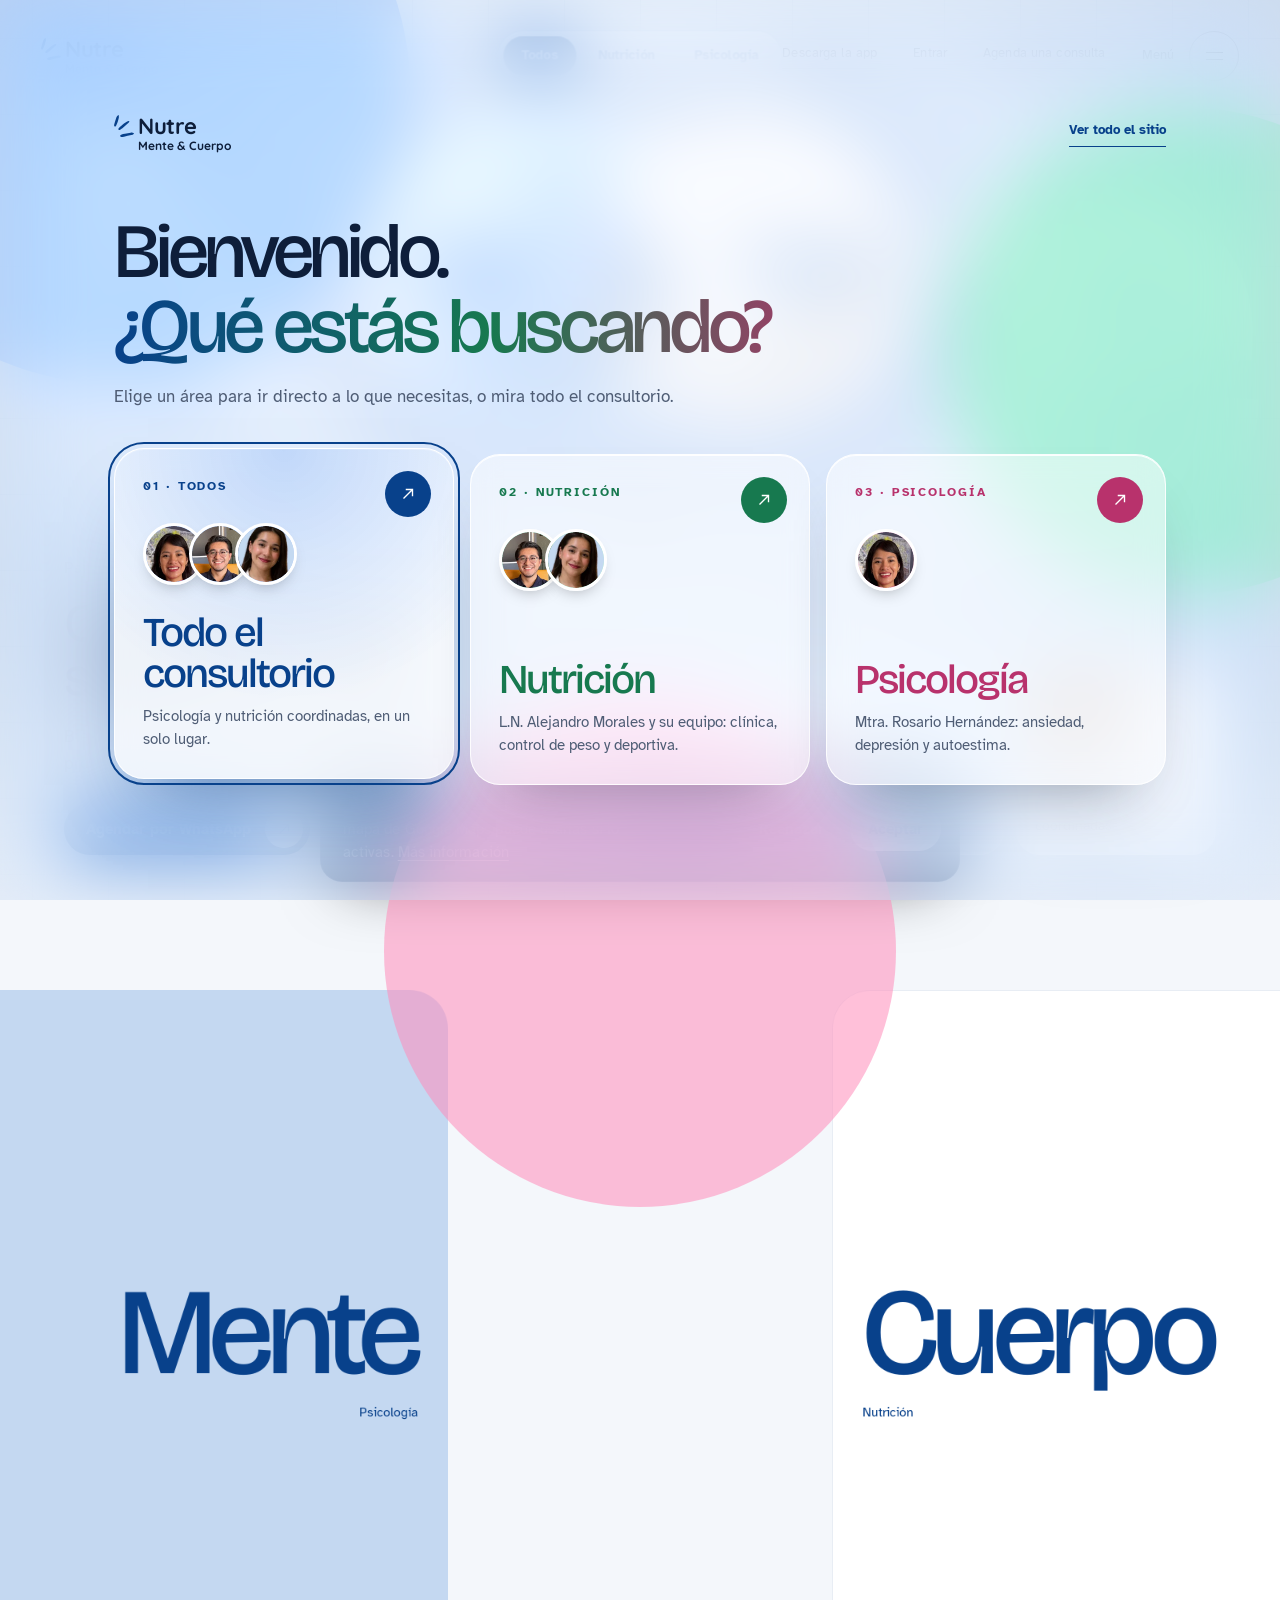
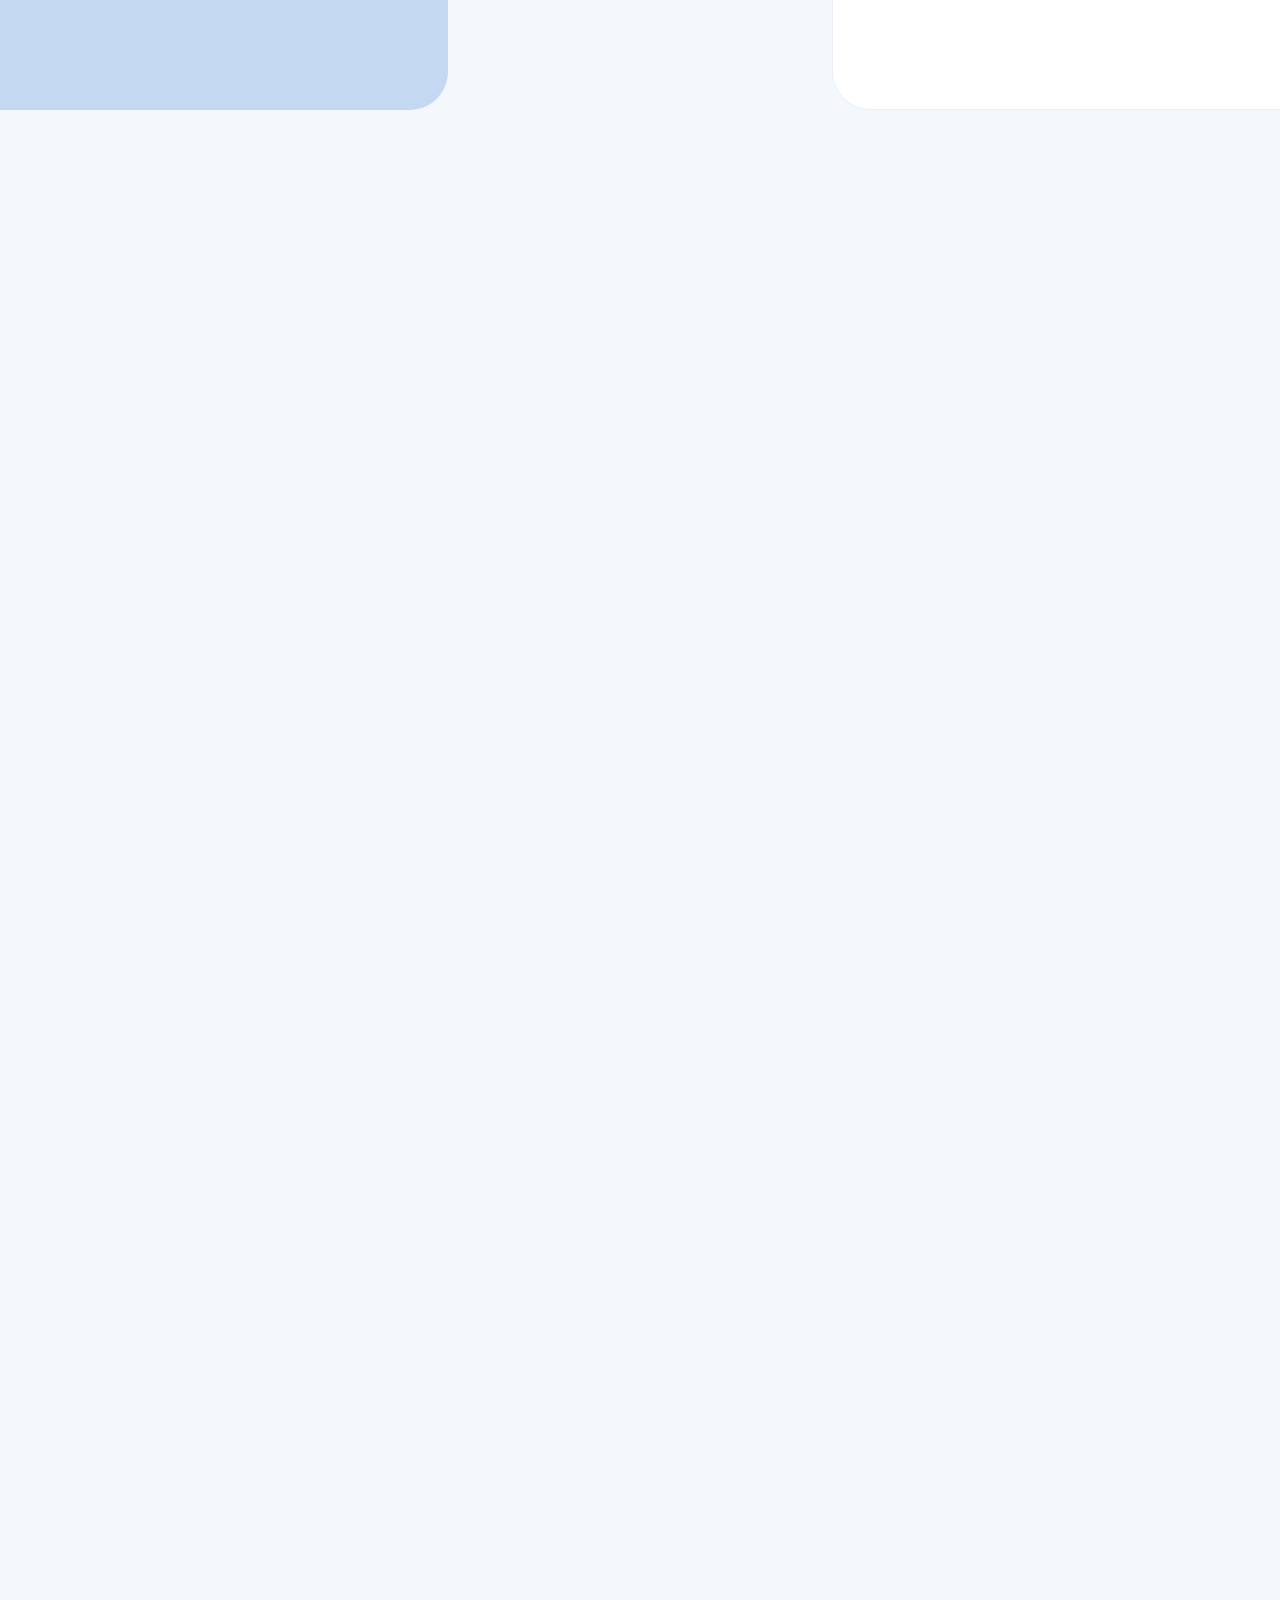
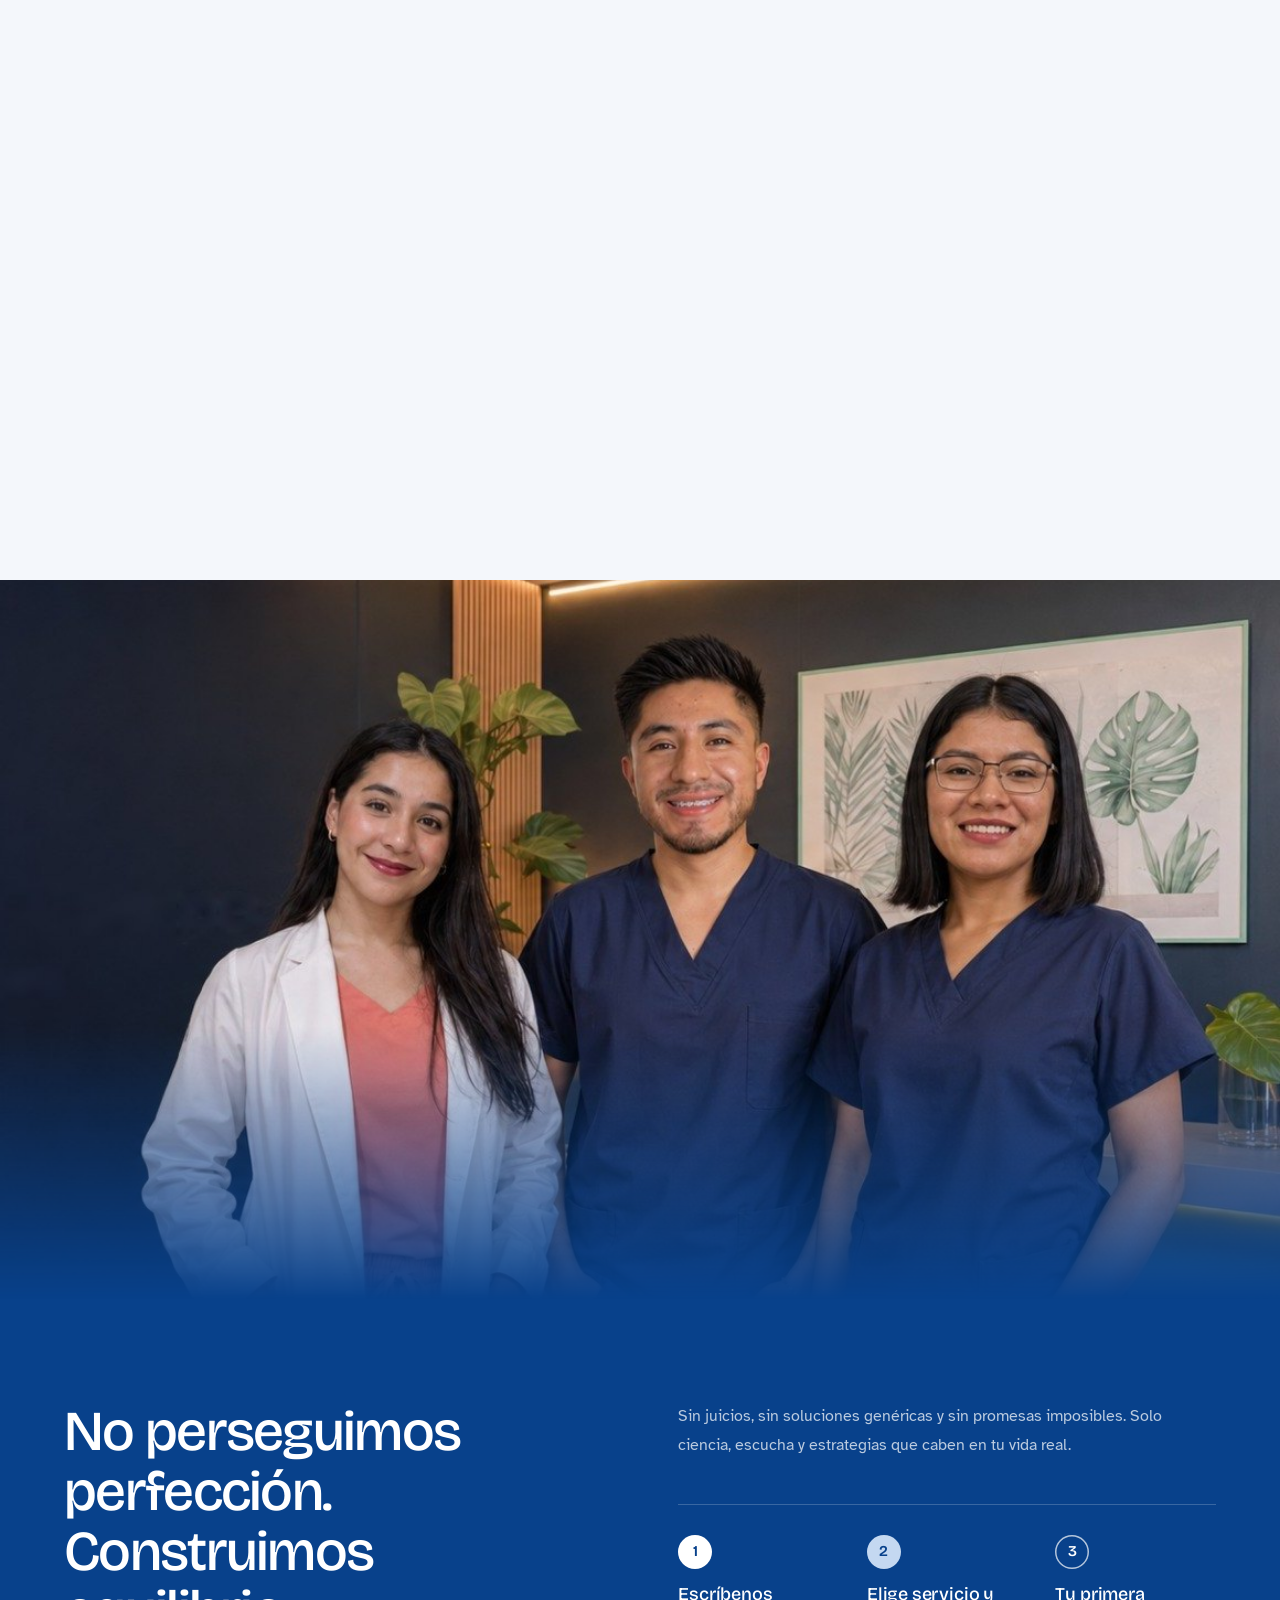
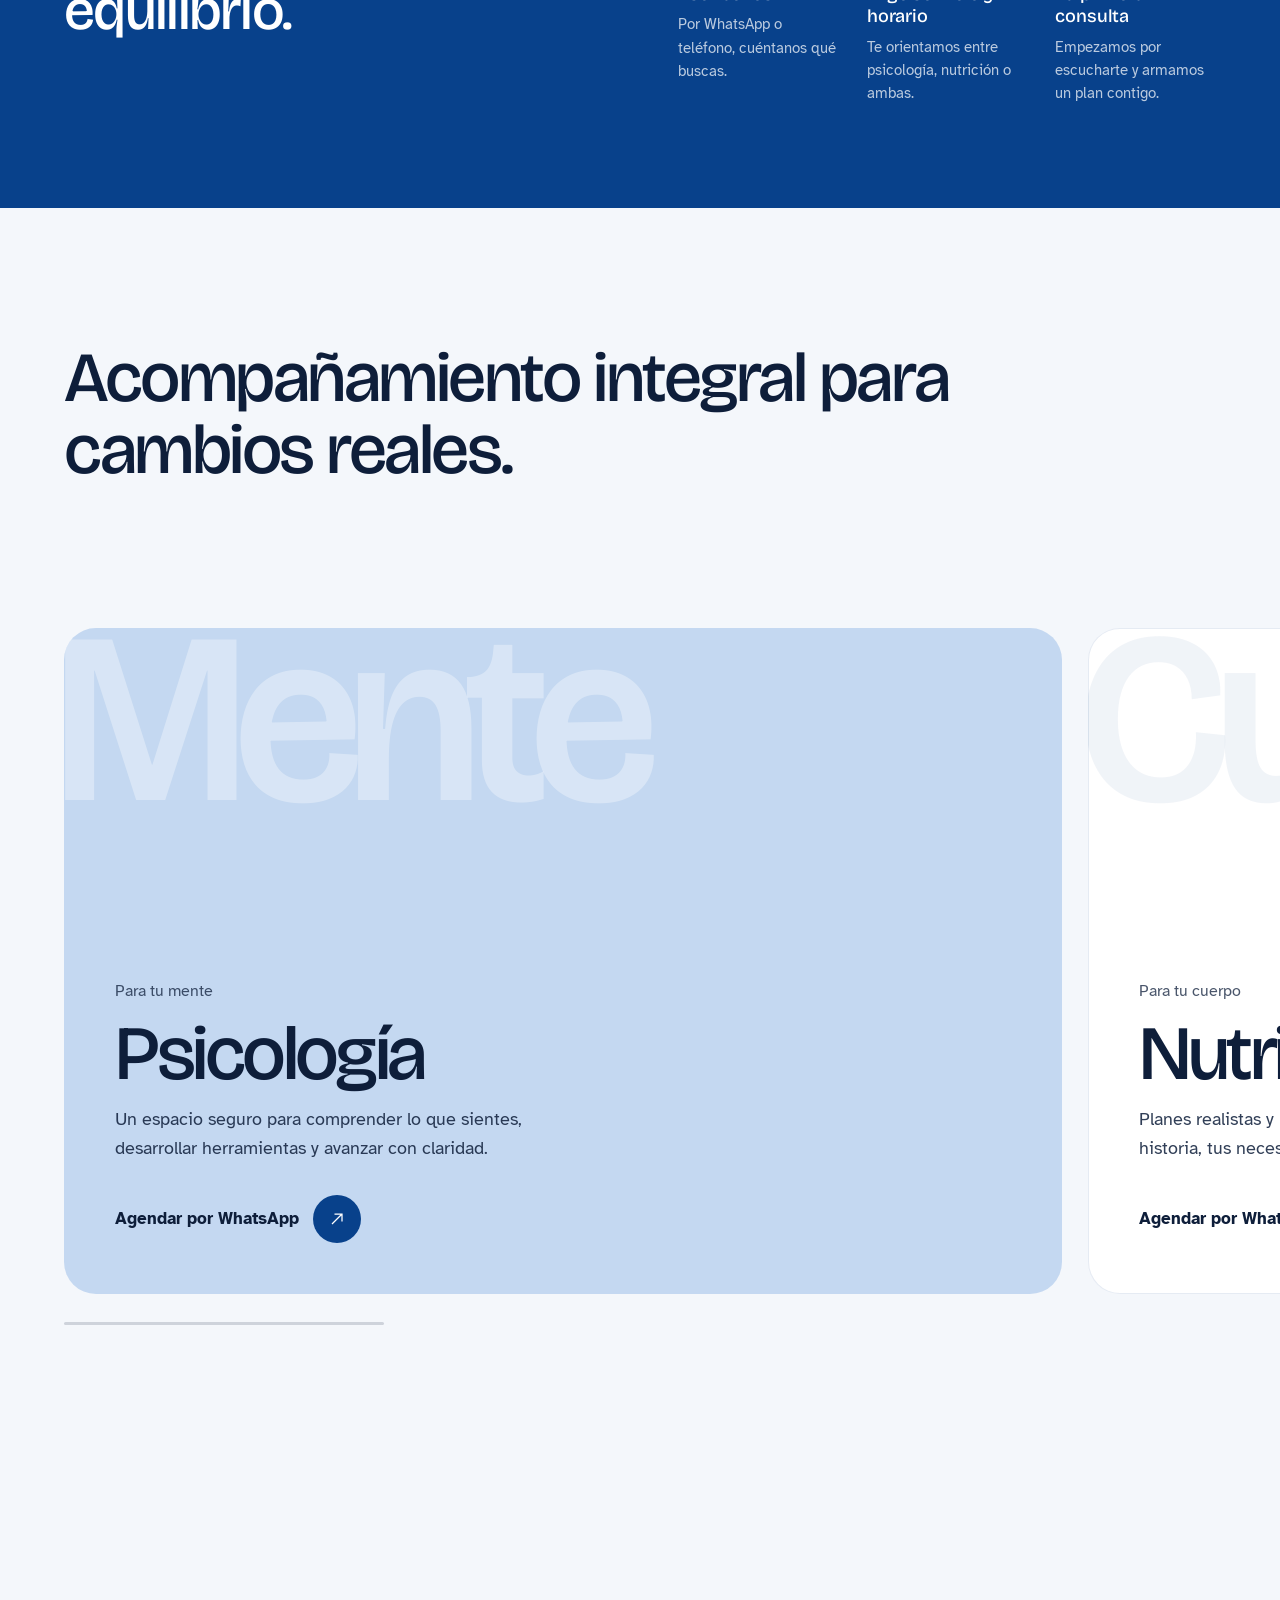
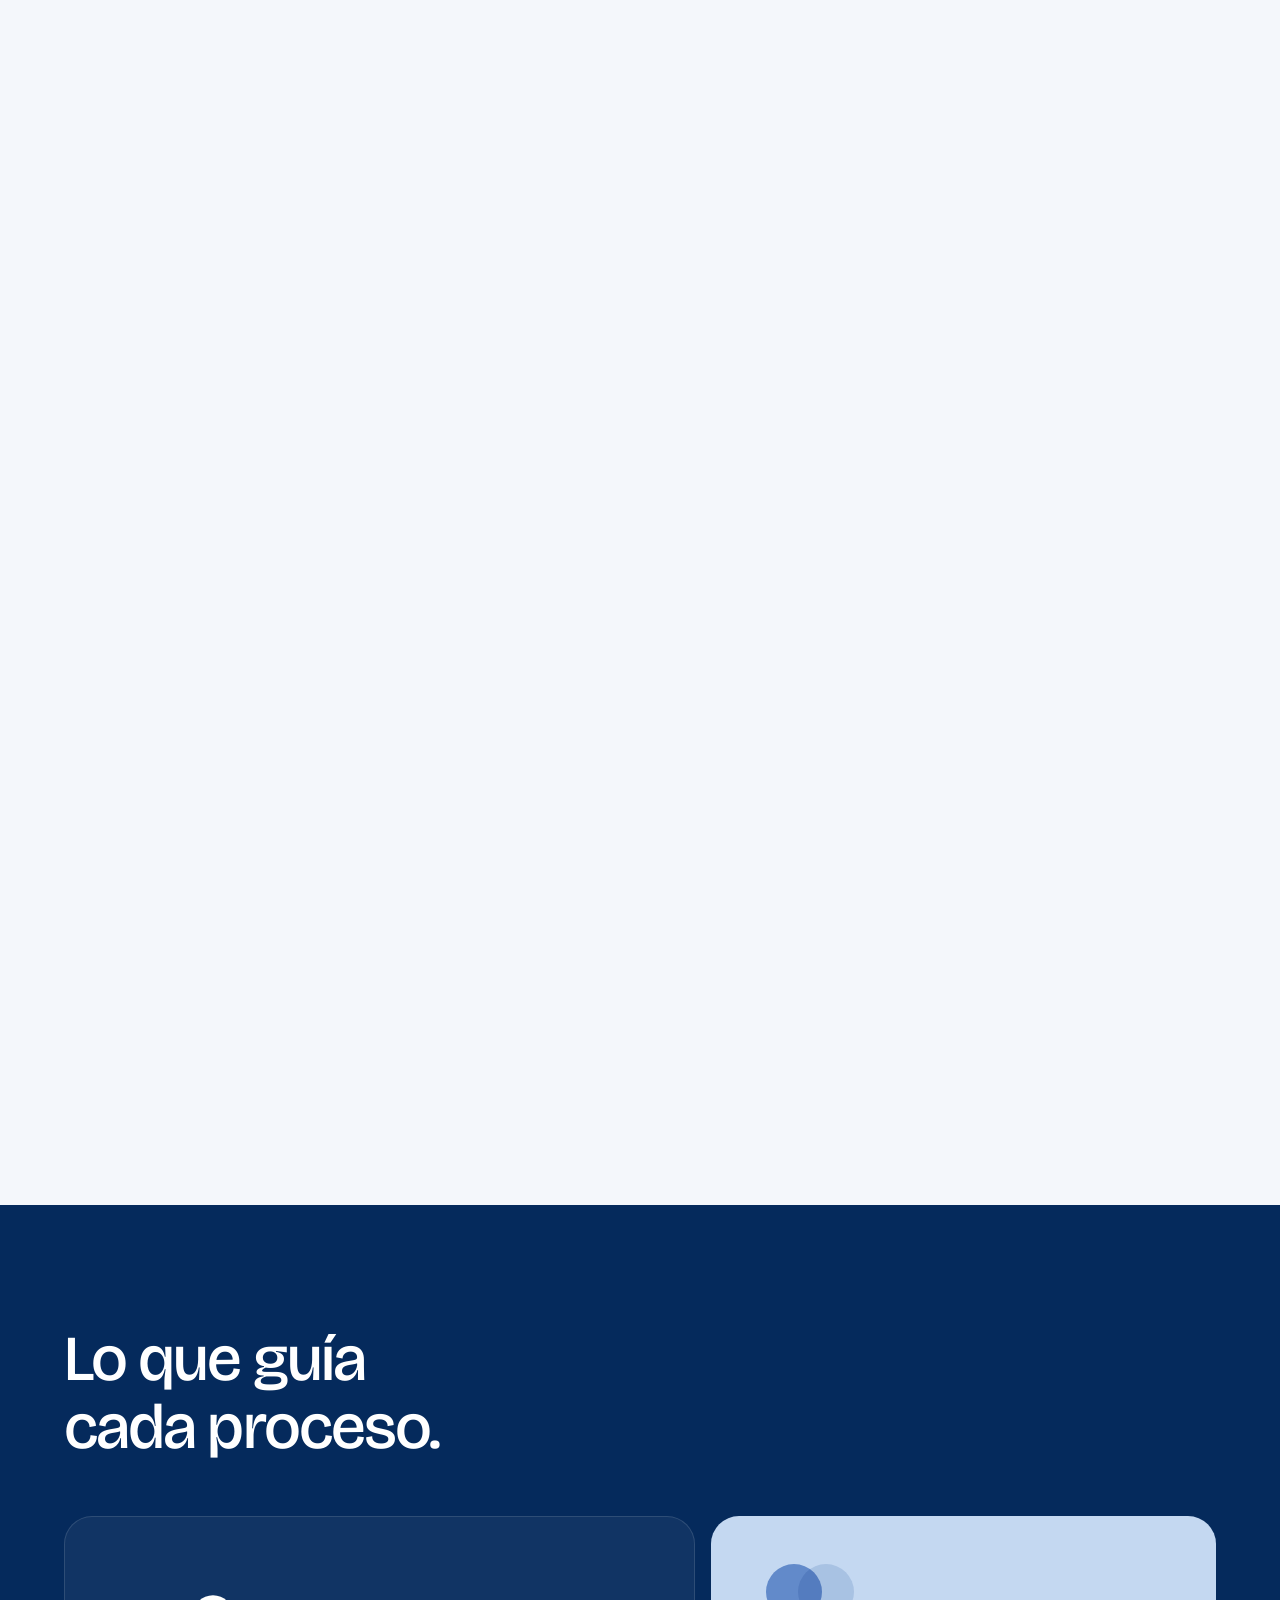
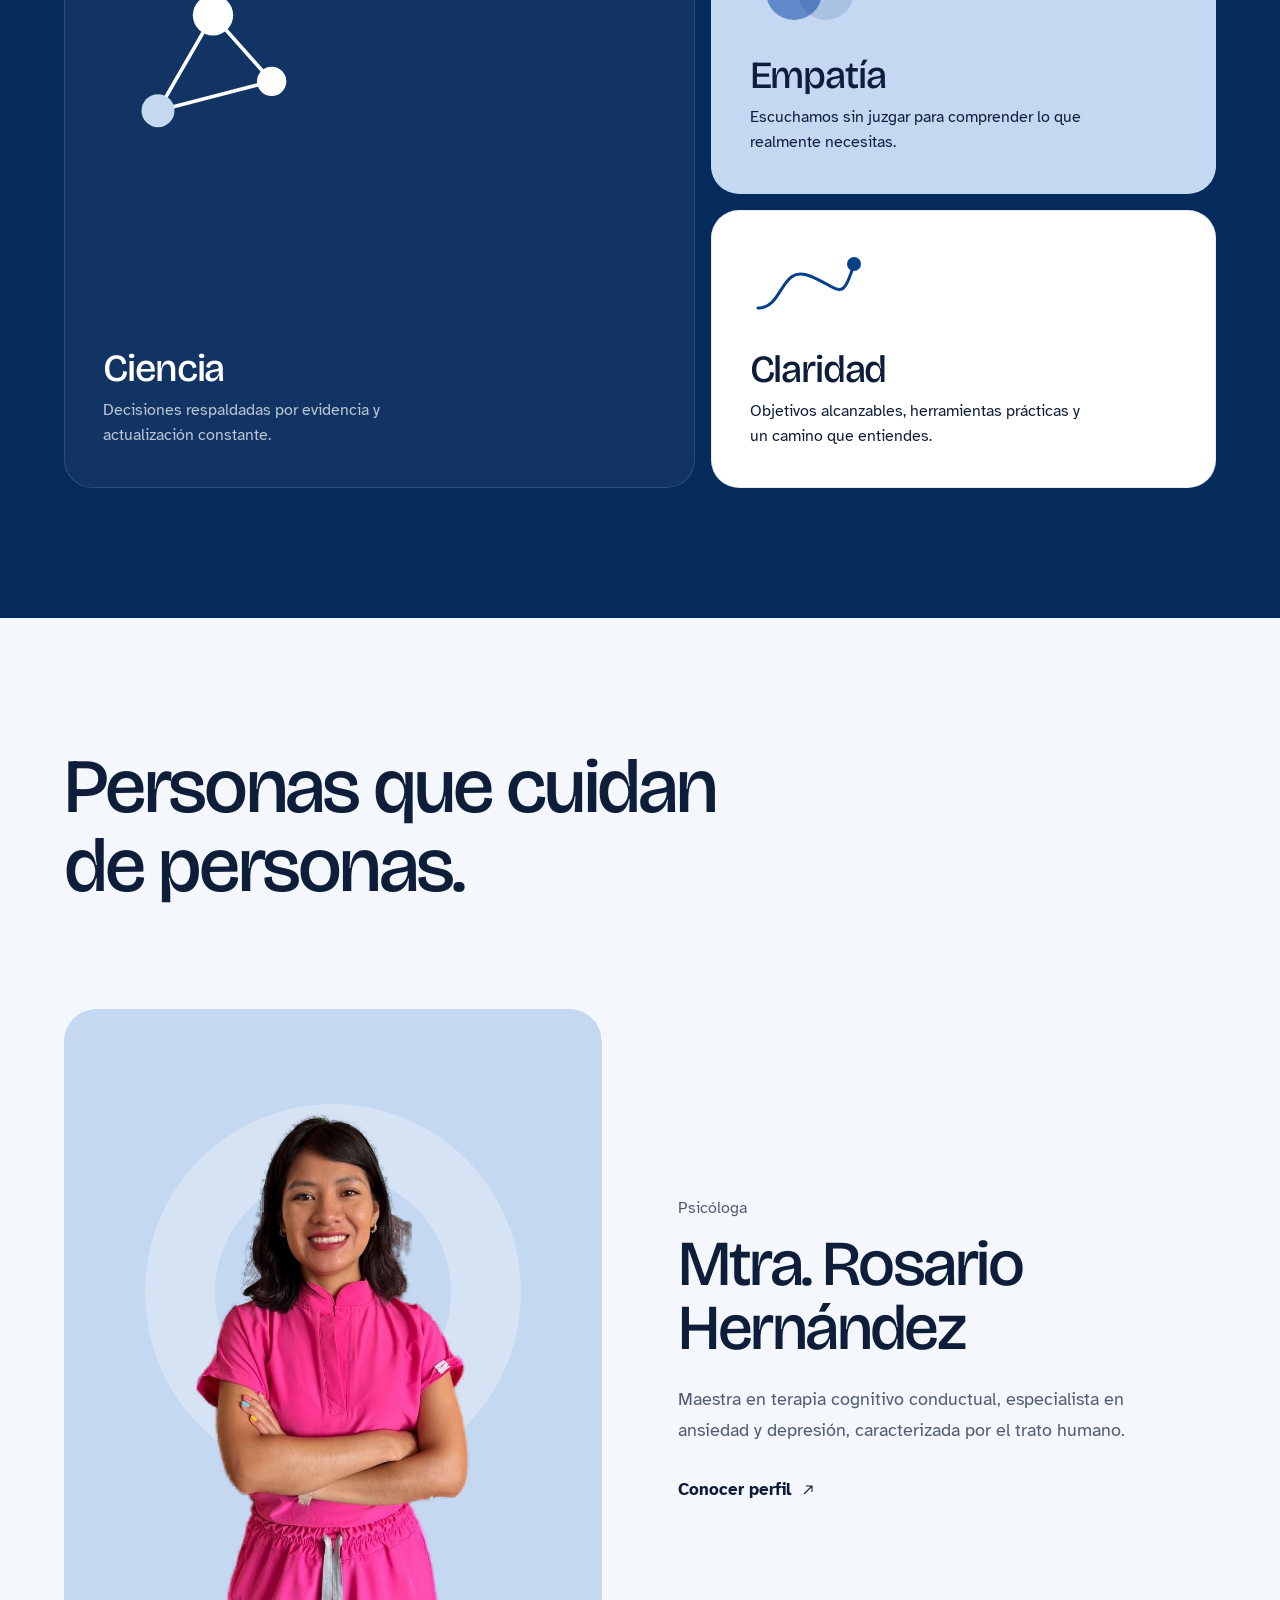
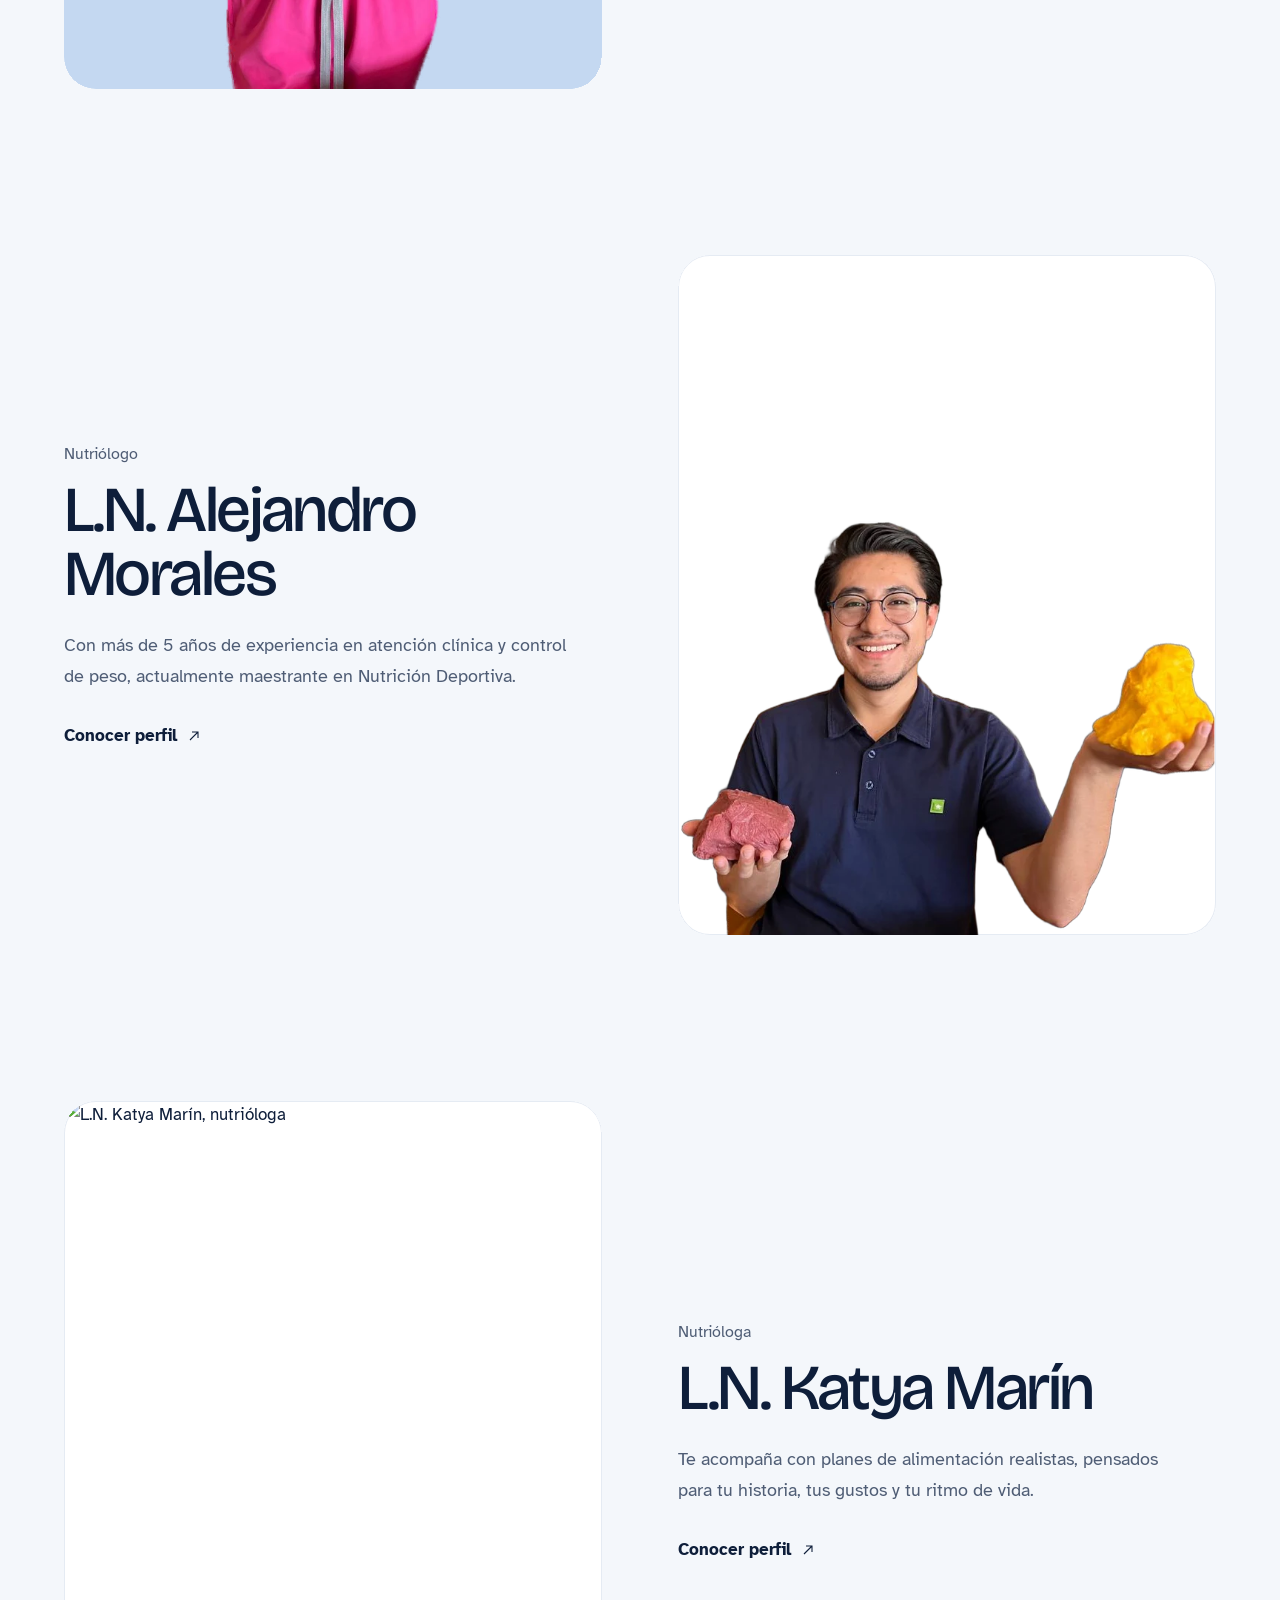
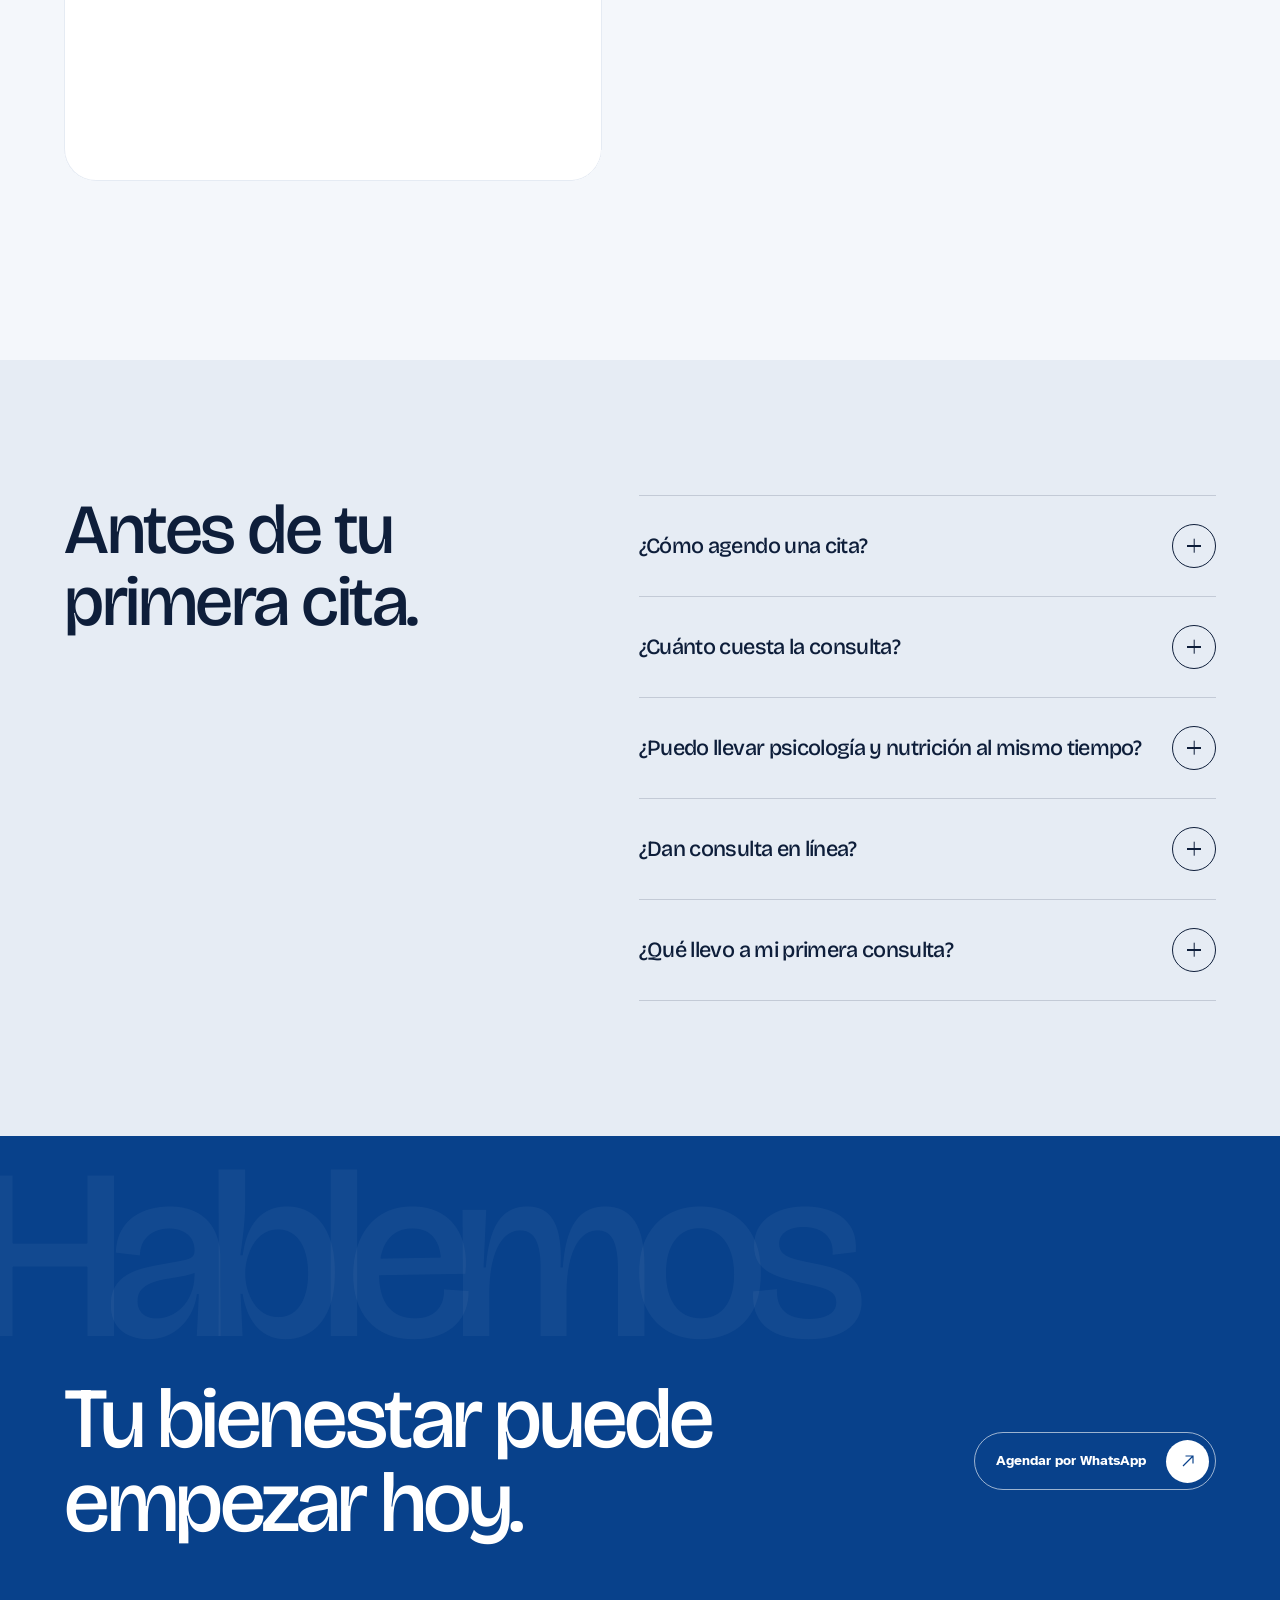
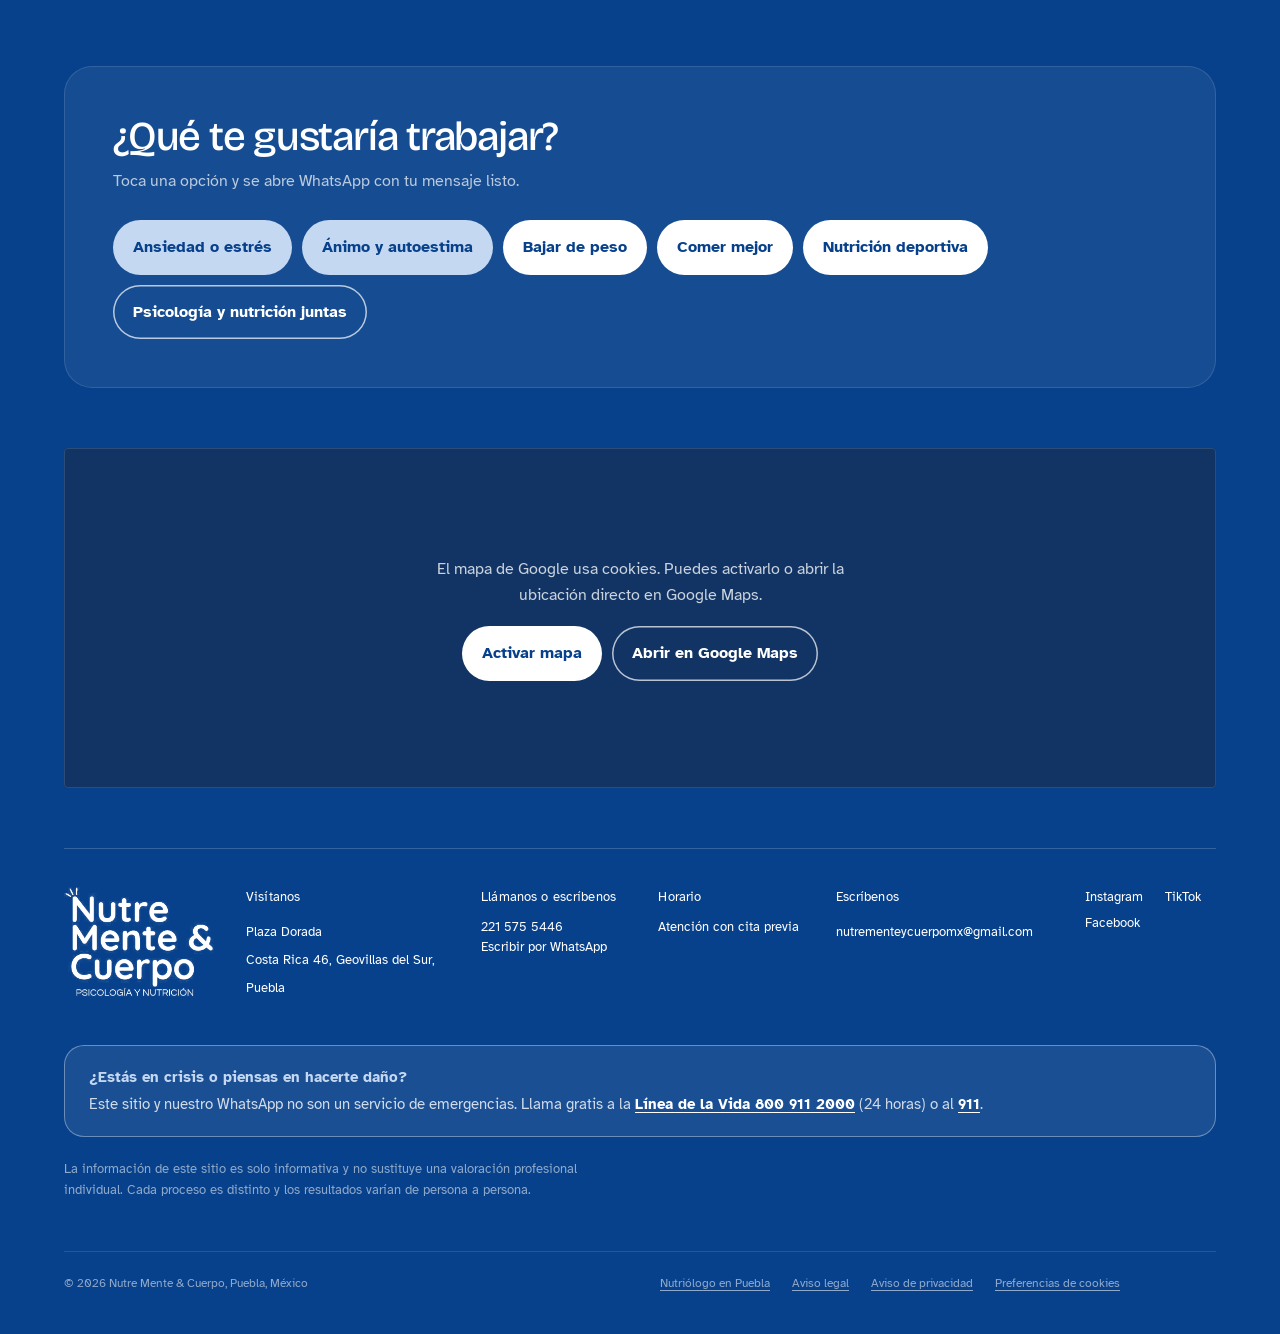
==== index.html @ e7f53043 "Paginas de area a todo el ancho como el inicio: margenes de 6%, titulos y tarjetas que escalan con l" ====
<!doctype html>
<html lang="es">
  <head>
    <meta charset="UTF-8" />
    <meta name="viewport" content="width=device-width, initial-scale=1.0, viewport-fit=cover" />
    <title>Nutre Mente & Cuerpo | Psicología y Nutrición en Puebla</title>
    <meta name="description" content="Consultorio de psicología y nutrición en Puebla. Terapia cognitivo conductual, ansiedad, depresión, nutrición clínica y control de peso con un enfoque humano y personalizado." />
    <link rel="canonical" href="https://nutrementeycuerpo.github.io/" />
    <meta name="theme-color" content="#08418b" />
    <link rel="icon" href="favicon.svg" type="image/svg+xml" />
    <link rel="apple-touch-icon" href="apple-touch-icon.png" />

    <!-- Al publicar con dominio propio, cambia og-image.jpg por la URL completa, ej. https://nutrementeycuerpo.com.mx/og-image.jpg -->
    <meta property="og:type" content="website" />
    <meta property="og:locale" content="es_MX" />
    <meta property="og:title" content="Nutre Mente & Cuerpo | Psicología y Nutrición en Puebla" />
    <meta property="og:description" content="Bienestar físico y emocional desde un enfoque humano, profesional y profundamente personal." />
    <meta property="og:image" content="https://nutrementeycuerpo.github.io/og-image.jpg" />
    <meta property="og:image:width" content="1200" />
    <meta property="og:image:height" content="630" />
    <meta name="twitter:card" content="summary_large_image" />

    <link rel="preconnect" href="https://fonts.googleapis.com" />
    <link rel="preconnect" href="https://fonts.gstatic.com" crossorigin />
    <link rel="stylesheet" href="https://fonts.googleapis.com/css2?family=Atkinson+Hyperlegible:ital,wght@0,400;0,700;1,400&family=Bricolage+Grotesque:opsz,wght@12..96,400..700&family=Quicksand:wght@500;700&display=swap" />
    <link rel="stylesheet" href="styles.css?v=20261006u" />
    <link rel="stylesheet" href="areas.css?v=20261126c" />
    <script>
      // Pantalla de carga: solo la primera vez por visita y si no se pidió reducir movimiento
      (function () {
        var d = document.documentElement;
        try {
          if (matchMedia("(prefers-reduced-motion: reduce)").matches || sessionStorage.getItem("nutre-intro")) return;
        } catch (e) {}
        d.classList.add("is-loading");
        setTimeout(function () { d.classList.remove("is-loading"); }, 4500); // red de seguridad
      })();
    </script>
    <script type="application/ld+json">
      {
        "@context": "https://schema.org",
        "@type": "MedicalBusiness",
        "name": "Nutre Mente & Cuerpo",
        "description": "Consultorio de psicología y nutrición en Puebla.",
        "image": "https://nutrementeycuerpo.github.io/og-image.jpg",
        "logo": "https://nutrementeycuerpo.github.io/img/logo-nutre.png",
        "url": "https://nutrementeycuerpo.github.io/",
        "email": "nutrementeycuerpomx@gmail.com",
        "telephone": "+52 221 575 5446",
        "address": {
          "@type": "PostalAddress",
          "streetAddress": "Costa Rica 46, Geovillas del Sur",
          "addressLocality": "Puebla",
          "addressRegion": "Puebla",
          "addressCountry": "MX"
        },
        "medicalSpecialty": "DietNutrition",
        "knowsAbout": ["Psicología", "Terapia cognitivo conductual", "Ansiedad", "Depresión", "Nutrición clínica", "Control de peso", "Nutrición deportiva"],
        "sameAs": [
          "https://www.instagram.com/nutrementeycuerpo/",
          "https://www.tiktok.com/@nutrementeycuerpomx",
          "https://www.facebook.com/share/1GJa2m2Tme/"
        ],
        "employee": [
          {
            "@type": "Person",
            "name": "Mtra. Rosario Hernández",
            "jobTitle": "Psicóloga",
            "sameAs": ["https://www.instagram.com/psicologarosariohernandez/", "https://www.facebook.com/profile.php?id=100093478300561"]
          },
          {
            "@type": "Person",
            "name": "L.N. Alejandro Morales",
            "jobTitle": "Nutriólogo",
            "sameAs": ["https://www.instagram.com/nutrialejandromorales/", "https://www.tiktok.com/@nutriologoenpuebla"]
          },
          {
            "@type": "Person",
            "name": "L.N. Katya Marín",
            "jobTitle": "Nutrióloga",
            "sameAs": ["https://www.instagram.com/nutriologa_katyamarin/"]
          }
        ]
      }
    </script>
    <style>
      /* Enlace a la app en la barra superior: también visible en celular */
      @media (max-width: 620px) { .topbar .top-contact.top-app { display: inline-block; } .topbar-actions { gap: 20px; } }
    </style>
    <script type="speculationrules">
      { "prerender": [{ "urls": ["/nutricion/", "/psicologia/"], "eagerness": "moderate" }], "prefetch": [{ "urls": ["/"], "eagerness": "moderate" }] }
    </script>
  </head>
  <body>
    <div class="loader" aria-hidden="true">
      <div class="loader-curtain loader-mente"></div>
      <div class="loader-curtain loader-cuerpo"></div>
      <div class="loader-logo">
        <svg viewBox="-0.5 0 265.9 295.4"><path pathLength="1" d="M265.4,250.5c-9.2,10.7-21.2,15.6-34.9,18.4c-32.8,6.8-65.4,14.8-98.2,21.7c-10.9,2.2-21.9,3.6-32.9,4.2c-10.1,0.6-17-4.6-18.6-12.2c-1.6-7.9,3-16.1,13.2-18.7c16.8-4.3,34-7,51-10.6c25.8-5.4,51.4-11.5,77.2-16.2c15-2.8,29.9-0.7,43.1,8L265.4,250.5z M56.4,0c-11.1,6.7-20,15.6-24.1,27.9c-10.6,31.8-20.7,63.8-30.4,96c-1.9,6.3-2.4,13-1.5,19.5c0.6,4.3,4.3,10.3,7.8,11.3c4.1,1.1,9.9-1.8,14.2-4.2c2.5-1.4,4.1-5.1,5.4-8.1c14.8-35.8,29.3-71.7,35.6-110.1C65.1,22,61.3,10.8,60,0H56.4z M175.2,87.6c-28.9,18.3-58.2,35.8-81.7,61.4c-5.6,6.1-12.9,10.7-19,16.4c-5.4,5.1-11,10.2-15.2,16.3c-3.8,5.4-4,12.1,1.4,17.3c5.1,4.9,11.3,4.4,16.7,1.1c11.5-7,23.4-13.7,33.7-22.2c20.5-17.1,40.1-35.2,59.9-53c7.8-7,15.6-14.1,23.1-21.4c5.8-5.7,10.5-12.2,9.6-21.6C193,79.2,183.7,82.2,175.2,87.6z" /></svg>
        <span>Nutre</span>
      </div>
    </div>
    <a class="skip-link" href="#nosotros">Saltar al contenido</a>
    <div class="site">
      <header class="topbar">
        <a class="brand brand-light" href="#inicio" aria-label="Nutre Mente & Cuerpo, inicio">
          <svg aria-hidden="true" class="mark" viewBox="-0.5 0 265.9 295.4"><path d="M265.4,250.5c-9.2,10.7-21.2,15.6-34.9,18.4c-32.8,6.8-65.4,14.8-98.2,21.7c-10.9,2.2-21.9,3.6-32.9,4.2c-10.1,0.6-17-4.6-18.6-12.2c-1.6-7.9,3-16.1,13.2-18.7c16.8-4.3,34-7,51-10.6c25.8-5.4,51.4-11.5,77.2-16.2c15-2.8,29.9-0.7,43.1,8L265.4,250.5z M56.4,0c-11.1,6.7-20,15.6-24.1,27.9c-10.6,31.8-20.7,63.8-30.4,96c-1.9,6.3-2.4,13-1.5,19.5c0.6,4.3,4.3,10.3,7.8,11.3c4.1,1.1,9.9-1.8,14.2-4.2c2.5-1.4,4.1-5.1,5.4-8.1c14.8-35.8,29.3-71.7,35.6-110.1C65.1,22,61.3,10.8,60,0H56.4z M175.2,87.6c-28.9,18.3-58.2,35.8-81.7,61.4c-5.6,6.1-12.9,10.7-19,16.4c-5.4,5.1-11,10.2-15.2,16.3c-3.8,5.4-4,12.1,1.4,17.3c5.1,4.9,11.3,4.4,16.7,1.1c11.5-7,23.4-13.7,33.7-22.2c20.5-17.1,40.1-35.2,59.9-53c7.8-7,15.6-14.1,23.1-21.4c5.8-5.7,10.5-12.2,9.6-21.6C193,79.2,183.7,82.2,175.2,87.6z" /></svg>
          <span translate="no"><strong>Nutre</strong><small>Mente &amp; Cuerpo</small></span>
        </a>
        <nav class="area-tabs" aria-label="Áreas del consultorio">
          <a href="./" aria-current="page">Todos</a>
          <a href="nutricion/">Nutrición</a>
          <a href="psicologia/">Psicología</a>
        </nav>
        <div class="topbar-actions">
          <a class="top-contact top-app" href="app/">Descarga la app</a>
          <a class="top-contact" href="https://nutri-consultorio.expo.app" target="_blank" rel="noreferrer">Entrar</a>
          <a class="top-contact js-wa" href="#" target="_blank" rel="noreferrer">Agenda una consulta</a>
          <button class="menu-trigger" type="button" aria-expanded="false" aria-label="Abrir menú">
            <span>Menú</span>
            <i><b></b><b></b></i>
          </button>
        </div>
      </header>

      <div class="menu-panel" data-lenis-prevent>
        <div class="menu-panel-inner">
          <span class="menu-label">Elige un área</span>
          <div class="menu-areas">
            <a href="./" aria-current="page"><strong>Todos</strong><small>Psicología y nutrición</small></a>
            <a href="nutricion/"><strong>Nutrición</strong><small>Alejandro Morales y su equipo</small></a>
            <a href="psicologia/"><strong>Psicología</strong><small>Mtra. Rosario Hernández</small></a>
          </div>
                    <a href="#nosotros"><span>Nosotros</span><svg aria-hidden="true" viewBox="0 0 24 24" fill="none"><path d="M6 18 18 6M9 6h9v9" /></svg></a>
          <a href="#servicios"><span>Servicios</span><svg aria-hidden="true" viewBox="0 0 24 24" fill="none"><path d="M6 18 18 6M9 6h9v9" /></svg></a>
          <a href="#equipo"><span>Especialistas</span><svg aria-hidden="true" viewBox="0 0 24 24" fill="none"><path d="M6 18 18 6M9 6h9v9" /></svg></a>
          <a href="app/"><span>App</span><svg aria-hidden="true" viewBox="0 0 24 24" fill="none"><path d="M6 18 18 6M9 6h9v9" /></svg></a>
          <a href="https://nutri-consultorio.expo.app" target="_blank" rel="noreferrer"><span>Entrar</span><svg aria-hidden="true" viewBox="0 0 24 24" fill="none"><path d="M6 18 18 6M9 6h9v9" /></svg></a>
          <a href="#preguntas"><span>Preguntas</span><svg aria-hidden="true" viewBox="0 0 24 24" fill="none"><path d="M6 18 18 6M9 6h9v9" /></svg></a>
          <a href="#contacto"><span>Contacto</span><svg aria-hidden="true" viewBox="0 0 24 24" fill="none"><path d="M6 18 18 6M9 6h9v9" /></svg></a>
          <div class="menu-footer">
            <a class="pill-link pill-light js-wa" href="#" target="_blank" rel="noreferrer">
              <span>Agendar por WhatsApp</span>
              <i><svg aria-hidden="true" viewBox="0 0 24 24" fill="none"><path d="M6 18 18 6M9 6h9v9" /></svg></i>
            </a>
            <div class="menu-contact">
              <a href="tel:+522215755446">221 575 5446</a>
              <a href="mailto:nutrementeycuerpomx@gmail.com">nutrementeycuerpomx@gmail.com</a>
            </div>
          </div>
        </div>
      </div>

      <main>
        <section class="hero" id="inicio">
          <div class="hero-visual" aria-hidden="true">
            <svg class="hv-svg" viewBox="95 70 710 540" preserveAspectRatio="xMidYMid meet">
              <defs>
                <!-- "goo": al acercarse, los círculos se funden como líquido -->
                <filter id="hv-goo" x="-25%" y="-25%" width="150%" height="150%" color-interpolation-filters="sRGB">
                  <feGaussianBlur in="SourceGraphic" stdDeviation="20" result="blur" />
                  <feColorMatrix in="blur" mode="matrix" values="1 0 0 0 0  0 1 0 0 0  0 0 1 0 0  0 0 0 24 -10" result="goo" />
                  <feComposite in="SourceGraphic" in2="goo" operator="atop" />
                </filter>
                <radialGradient id="hv-g-mente" cx=".34" cy=".3" r=".85">
                  <stop offset="0" style="stop-color: var(--mente-soft)" /><stop offset=".5" style="stop-color: var(--mente)" /><stop offset="1" style="stop-color: var(--mente-deep)" />
                </radialGradient>
                <radialGradient id="hv-g-cuerpo" cx=".66" cy=".3" r=".85">
                  <stop offset="0" style="stop-color: var(--cuerpo-soft)" /><stop offset=".5" style="stop-color: var(--cuerpo)" /><stop offset="1" style="stop-color: var(--cuerpo-deep)" />
                </radialGradient>
                <clipPath id="hv-clip"><circle class="hv-clip-c" cx="345" cy="290" r="170" /></clipPath>
              </defs>
              <ellipse class="hv-orbit" cx="450" cy="290" rx="420" ry="215" />
              <g class="hv-goo" filter="url(#hv-goo)">
                <circle class="hv-ball hv-ball-mente" cx="345" cy="290" r="170" fill="url(#hv-g-mente)" />
                <circle class="hv-ball hv-ball-cuerpo" cx="555" cy="290" r="170" fill="url(#hv-g-cuerpo)" />
              </g>
              <g class="hv-lensg" clip-path="url(#hv-clip)"><circle class="hv-lens" cx="555" cy="290" r="170" /></g>
              <g class="hv-logo" transform="translate(413 249) scale(.28)"><path pathLength="1" d="M265.4,250.5c-9.2,10.7-21.2,15.6-34.9,18.4c-32.8,6.8-65.4,14.8-98.2,21.7c-10.9,2.2-21.9,3.6-32.9,4.2c-10.1,0.6-17-4.6-18.6-12.2c-1.6-7.9,3-16.1,13.2-18.7c16.8-4.3,34-7,51-10.6c25.8-5.4,51.4-11.5,77.2-16.2c15-2.8,29.9-0.7,43.1,8L265.4,250.5z M56.4,0c-11.1,6.7-20,15.6-24.1,27.9c-10.6,31.8-20.7,63.8-30.4,96c-1.9,6.3-2.4,13-1.5,19.5c0.6,4.3,4.3,10.3,7.8,11.3c4.1,1.1,9.9-1.8,14.2-4.2c2.5-1.4,4.1-5.1,5.4-8.1c14.8-35.8,29.3-71.7,35.6-110.1C65.1,22,61.3,10.8,60,0H56.4z M175.2,87.6c-28.9,18.3-58.2,35.8-81.7,61.4c-5.6,6.1-12.9,10.7-19,16.4c-5.4,5.1-11,10.2-15.2,16.3c-3.8,5.4-4,12.1,1.4,17.3c5.1,4.9,11.3,4.4,16.7,1.1c11.5-7,23.4-13.7,33.7-22.2c20.5-17.1,40.1-35.2,59.9-53c7.8-7,15.6-14.1,23.1-21.4c5.8-5.7,10.5-12.2,9.6-21.6C193,79.2,183.7,82.2,175.2,87.6z" /></g>
              <text class="hv-word hv-word-mente" x="280" y="296">Mente</text>
              <text class="hv-sub hv-sub-mente" x="280" y="330">Psicología</text>
              <text class="hv-word hv-word-cuerpo" x="620" y="296">Cuerpo</text>
              <text class="hv-sub hv-sub-cuerpo" x="620" y="330">Nutrición</text>
              <text class="hv-breath hv-in" x="450" y="560">Inhala</text>
              <text class="hv-breath hv-out" x="450" y="560">Exhala</text>
            </svg>
          </div>
          <div class="hero-shade"></div>
          <div class="hero-content">
            <div class="hero-copy">
              <div class="hero-kicker">Psicología y nutrición en Puebla</div>
              <h1 class="focus-title hero-title">
                Cuidamos lo que
                <span>sostiene tu vida.</span>
              </h1>
              <p class="hero-lead">Bienestar físico y emocional desde un enfoque humano, profesional y profundamente personal.</p>
              <div class="hero-actions">
                <a class="hero-btn hero-btn-primary js-wa" href="#" target="_blank" rel="noreferrer">
                  <span>Agendar por WhatsApp</span>
                  <i><svg aria-hidden="true" viewBox="0 0 24 24" fill="none"><path d="M6 18 18 6M9 6h9v9" /></svg></i>
                </a>
                <a class="hero-btn hero-btn-light" href="#equipo">Conoce al equipo</a>
              </div>
            </div>
            <div class="hero-cards">
              <a class="hcard js-wa" data-wa-msg="Hola, quiero agendar una consulta de psicología" href="#" target="_blank" rel="noreferrer">
                <span class="hcard-orb orb-mente" aria-hidden="true"></span>
                <span class="hcard-go" aria-hidden="true"><svg viewBox="0 0 24 24" fill="none"><path d="M6 18 18 6M9 6h9v9" /></svg></span>
                <strong>Psicología</strong>
                <small>Ansiedad, depresión y autoestima</small>
              </a>
              <a class="hcard js-wa" data-wa-msg="Hola, quiero agendar una consulta de nutrición" href="#" target="_blank" rel="noreferrer">
                <span class="hcard-orb orb-cuerpo" aria-hidden="true"></span>
                <span class="hcard-go" aria-hidden="true"><svg viewBox="0 0 24 24" fill="none"><path d="M6 18 18 6M9 6h9v9" /></svg></span>
                <strong>Nutrición</strong>
                <small>Clínica, control de peso y deportiva</small>
              </a>
              <a class="hcard hcard-team" href="#equipo">
                <span class="hcard-avatars" aria-hidden="true">
                  <img src="img/avatar-rosario.webp" alt="" width="40" height="40" />
                  <img src="img/avatar-alejandro.webp" alt="" width="40" height="40" />
                  <img src="img/avatar-katya.webp" alt="" width="40" height="40" />
                </span>
                <span class="hcard-go" aria-hidden="true"><svg viewBox="0 0 24 24" fill="none"><path d="M6 18 18 6M9 6h9v9" /></svg></span>
                <strong>Tres especialistas</strong>
                <small>Psicología y nutrición coordinadas</small>
              </a>
            </div>
          </div>
        </section>

        <section class="fusion" id="nosotros">
          <div class="fusion-stage">
            <div class="fusion-half fusion-mind" aria-hidden="true"><span>Mente</span><small>Psicología</small></div>
            <div class="fusion-half fusion-body" aria-hidden="true"><span>Cuerpo</span><small>Nutrición</small></div>
            <div class="fusion-core">
              <h2 class="fusion-title">Mente y cuerpo no viven separados. Tu bienestar tampoco debería.</h2>
              <p>
                En Nutre Mente &amp; Cuerpo entendemos la salud como un todo. Escuchamos tu
                historia y unimos psicología y nutrición para crear un proceso que realmente
                tenga sentido para ti.
              </p>
              <a class="pill-link pill-light" href="#servicios">
                <span>Conoce nuestros servicios</span>
                <i><svg aria-hidden="true" viewBox="0 0 24 24" fill="none"><path d="M6 18 18 6M9 6h9v9" /></svg></i>
              </a>
            </div>
          </div>
        </section>

        <section class="manifesto">
          <div class="manifesto-image">
            <img src="img/equipo.jpg" alt="Equipo de Nutre Mente &amp; Cuerpo en Plaza Dorada, Puebla" width="1160" height="900" loading="lazy" decoding="async" />
          </div>
          <div class="manifesto-content reveal">
                        <h2 class="focus-title manifesto-title">
              No perseguimos perfección.
              <br />
              Construimos equilibrio.
            </h2>
            <p>
              Sin juicios, sin soluciones genéricas y sin promesas imposibles. Solo ciencia,
              escucha y estrategias que caben en tu vida real.
            </p>
            <ol class="steps" aria-label="Cómo empezar">
              <li><strong>Escríbenos</strong><span>Por WhatsApp o teléfono, cuéntanos qué buscas.</span></li>
              <li><strong>Elige servicio y horario</strong><span>Te orientamos entre psicología, nutrición o ambas.</span></li>
              <li><strong>Tu primera consulta</strong><span>Empezamos por escucharte y armamos un plan contigo.</span></li>
            </ol>
          </div>
        </section>

        <section class="services" id="servicios">
          <div class="services-head reveal">
            <h2 class="focus-title section-heading">
              Acompañamiento integral
              <span>para cambios reales.</span>
            </h2>
          </div>
          <div class="hs">
          <div class="hs-stage">
            <div class="hs-track">
              <a class="hs-panel tone-mente js-wa" data-wa-msg="Hola, quiero agendar una consulta de psicología" href="#" target="_blank" rel="noreferrer">
                <span class="hs-word" aria-hidden="true">Mente</span>
                <span class="hs-kicker">Para tu mente</span>
                <h3>Psicología</h3>
                <p>Un espacio seguro para comprender lo que sientes, desarrollar herramientas y avanzar con claridad.</p>
                <span class="hs-cta">Agendar por WhatsApp <i><svg aria-hidden="true" viewBox="0 0 24 24" fill="none"><path d="M6 18 18 6M9 6h9v9" /></svg></i></span>
              </a>
              <a class="hs-panel tone-cuerpo js-wa" data-wa-msg="Hola, quiero agendar una consulta de nutrición" href="#" target="_blank" rel="noreferrer">
                <span class="hs-word" aria-hidden="true">Cuerpo</span>
                <span class="hs-kicker">Para tu cuerpo</span>
                <h3>Nutrición clínica</h3>
                <p>Planes realistas y basados en evidencia que se adaptan a tu historia, tus necesidades y tu estilo de vida.</p>
                <span class="hs-cta">Agendar por WhatsApp <i><svg aria-hidden="true" viewBox="0 0 24 24" fill="none"><path d="M6 18 18 6M9 6h9v9" /></svg></i></span>
              </a>
              <a class="hs-panel tone-cuerpo-2 js-wa" data-wa-msg="Hola, me interesa el programa de control de peso" href="#" target="_blank" rel="noreferrer">
                <span class="hs-word" aria-hidden="true">Hábitos</span>
                <span class="hs-kicker">Para tu cuerpo</span>
                <h3>Control de peso</h3>
                <p>Acompañamiento sin culpas ni extremos para construir resultados que puedas sostener en el tiempo.</p>
                <span class="hs-cta">Agendar por WhatsApp <i><svg aria-hidden="true" viewBox="0 0 24 24" fill="none"><path d="M6 18 18 6M9 6h9v9" /></svg></i></span>
              </a>
              <a class="hs-panel tone-ambas js-wa" data-wa-msg="Hola, quiero información sobre los próximos talleres y cursos" href="#" target="_blank" rel="noreferrer">
                <span class="hs-word" aria-hidden="true">Juntos</span>
                <span class="hs-kicker">Para las dos</span>
                <h3>Talleres y cursos</h3>
                <p>Espacios para aprender herramientas de salud emocional y alimentación junto a otras personas. Pregunta por las próximas fechas.</p>
                <span class="hs-cta">Agendar por WhatsApp <i><svg aria-hidden="true" viewBox="0 0 24 24" fill="none"><path d="M6 18 18 6M9 6h9v9" /></svg></i></span>
              </a>
            </div>
            <div class="hs-progress" aria-hidden="true"><span></span></div>
          </div>
        </div>
      </section>

        <section class="principles">
          <div class="principles-grid">
            <h2 class="focus-title principles-title reveal">
              Lo que guía
              <span>cada proceso.</span>
            </h2>
            <div class="bento">
              <article class="bento-card bento-ciencia">
                <svg class="bento-icon icon-ciencia" viewBox="0 0 120 120" aria-hidden="true">
                  <path class="draw" pathLength="1" d="M30 86 L60 34 L92 70 Z" />
                  <circle cx="30" cy="86" r="9" /><circle cx="60" cy="34" r="11" /><circle cx="92" cy="70" r="8" />
                </svg>
                <h3>Ciencia</h3>
                <p>Decisiones respaldadas por evidencia y actualización constante.</p>
              </article>
              <article class="bento-card bento-empatia">
                <svg class="bento-icon icon-empatia" viewBox="0 0 120 80" aria-hidden="true">
                  <circle class="c-mente" cx="44" cy="40" r="28" /><circle class="c-cuerpo" cx="76" cy="40" r="28" />
                </svg>
                <h3>Empatía</h3>
                <p>Escuchamos sin juzgar para comprender lo que realmente necesitas.</p>
              </article>
              <article class="bento-card bento-claridad">
                <svg class="bento-icon icon-claridad" viewBox="0 0 120 80" aria-hidden="true">
                  <path class="draw" pathLength="1" d="M8 62 C 34 62, 30 18, 60 30 S 92 58, 104 18" />
                  <circle cx="104" cy="18" r="7" />
                </svg>
                <h3>Claridad</h3>
                <p>Objetivos alcanzables, herramientas prácticas y un camino que entiendes.</p>
              </article>
            </div>
          </div>
        </section>

        <section class="team" id="equipo">
          <h2 class="focus-title team-heading reveal">
            Personas que cuidan
            <span>de personas.</span>
          </h2>
          <div class="team-stories">
            <article class="story" data-tone="mente">
              <div class="story-visual">
                <img src="img/rosario-hernandez.webp" alt="Mtra. Rosario Hernández, psicóloga" width="754" height="1233" loading="lazy" />
              </div>
              <div class="story-info">
                <span>Psicóloga</span>
                <h3>Mtra. Rosario Hernández</h3>
                <!-- OBLIGATORIO (Art. 83 Ley General de Salud): escribe institución y número de cédula, y quita "hidden" -->
                <em class="cedula" hidden>Título por [institución] · Céd. Prof. 0000000</em>
                <p>Maestra en terapia cognitivo conductual, especialista en ansiedad y depresión, caracterizada por el trato humano.</p>
                <a href="https://www.instagram.com/psicologarosariohernandez/" target="_blank" rel="noreferrer">Conocer perfil <svg aria-hidden="true" viewBox="0 0 24 24" fill="none"><path d="M6 18 18 6M9 6h9v9" /></svg></a>
              </div>
            </article>
            <article class="story story-flip" data-tone="cuerpo">
              <div class="story-visual">
                <img src="img/alejandro-morales.webp" alt="L.N. Alejandro Morales, nutriólogo" width="901" height="627" loading="lazy" />
              </div>
              <div class="story-info">
                <span>Nutriólogo</span>
                <h3>L.N. Alejandro Morales</h3>
                <!-- OBLIGATORIO (Art. 83 Ley General de Salud): escribe institución y número de cédula, y quita "hidden" -->
                <em class="cedula" hidden>Título por [institución] · Céd. Prof. 0000000</em>
                <p>Con más de 5 años de experiencia en atención clínica y control de peso, actualmente maestrante en Nutrición Deportiva.</p>
                <a href="https://www.instagram.com/nutrialejandromorales/" target="_blank" rel="noreferrer">Conocer perfil <svg aria-hidden="true" viewBox="0 0 24 24" fill="none"><path d="M6 18 18 6M9 6h9v9" /></svg></a>
              </div>
            </article>
            <article class="story" data-tone="cuerpo">
              <div class="story-visual">
                <img src="img/katya-marin.webp" alt="L.N. Katya Marín, nutrióloga" width="1065" height="1227" loading="lazy" />
              </div>
              <div class="story-info">
                <span>Nutrióloga</span>
                <h3>L.N. Katya Marín</h3>
                <!-- OBLIGATORIO (Art. 83 Ley General de Salud): escribe institución y número de cédula, y quita "hidden" -->
                <em class="cedula" hidden>Título por [institución] · Céd. Prof. 0000000</em>
                <!-- PENDIENTE: cambia este texto por su experiencia y especialidad reales -->
                <p>Te acompaña con planes de alimentación realistas, pensados para tu historia, tus gustos y tu ritmo de vida.</p>
                <a href="https://www.instagram.com/nutriologa_katyamarin/" target="_blank" rel="noreferrer">Conocer perfil <svg aria-hidden="true" viewBox="0 0 24 24" fill="none"><path d="M6 18 18 6M9 6h9v9" /></svg></a>
              </div>
            </article>
          </div>
        </section>

        <!-- NO ACTIVAR sin asesoría: el Reglamento de la Ley General de Salud en materia de Publicidad prohíbe usar testimonios en la publicidad de servicios de salud. -->
        <section class="testimonials" hidden>
          <div class="testimonial-grid">
            <figure class="testimonial reveal">
              <blockquote>“Texto del testimonio.”</blockquote>
              <figcaption><strong>Nombre A.</strong><span>Psicología</span></figcaption>
            </figure>
            <figure class="testimonial reveal">
              <blockquote>“Texto del testimonio.”</blockquote>
              <figcaption><strong>Nombre B.</strong><span>Nutrición</span></figcaption>
            </figure>
            <figure class="testimonial reveal">
              <blockquote>“Texto del testimonio.”</blockquote>
              <figcaption><strong>Nombre C.</strong><span>Control de peso</span></figcaption>
            </figure>
          </div>
        </section>

        <section class="faq" id="preguntas">
          <div class="faq-grid">
            <div class="faq-head reveal">
              <h2 class="focus-title section-heading">
                Antes de tu
                <span>primera cita.</span>
              </h2>
            </div>
            <div class="faq-list">
              <details class="faq-item reveal">
                <summary>¿Cómo agendo una cita?<i aria-hidden="true"></i></summary>
                <p>Escríbenos por WhatsApp o llámanos al 221 575 5446. Te ayudamos a elegir el servicio y el horario que mejor te acomode.</p>
              </details>
              <details class="faq-item reveal">
                <summary>¿Cuánto cuesta la consulta?<i aria-hidden="true"></i></summary>
                <p>El costo depende del servicio. Escríbenos por WhatsApp y te compartimos los precios y paquetes vigentes.</p>
              </details>
              <details class="faq-item reveal">
                <summary>¿Puedo llevar psicología y nutrición al mismo tiempo?<i aria-hidden="true"></i></summary>
                <p>Sí, y es justo lo que nos distingue. Cuando lo necesitas, psicóloga y nutriólogo trabajan coordinados para que tu proceso sea integral.</p>
              </details>
              <details class="faq-item reveal">
                <summary>¿Dan consulta en línea?<i aria-hidden="true"></i></summary>
                <p>Pregúntanos por WhatsApp por las modalidades disponibles para el servicio que te interesa.</p>
              </details>
              <details class="faq-item reveal">
                <summary>¿Qué llevo a mi primera consulta?<i aria-hidden="true"></i></summary>
                <p>Para nutrición, si los tienes, lleva estudios de laboratorio recientes y la lista de medicamentos o suplementos que tomas. Para psicología no necesitas llevar nada, solo ganas de empezar.</p>
              </details>
            </div>
          </div>
        </section>

        <section class="contact" id="contacto">
          <div class="contact-watermark">Hablemos</div>
          <div class="contact-inner reveal">
            <div>
                            <div class="focus-title">Tu bienestar puede empezar hoy.</div>
            </div>
            <a class="pill-link pill-light js-wa" href="#" target="_blank" rel="noreferrer">
              <span>Agendar por WhatsApp</span>
              <i><svg aria-hidden="true" viewBox="0 0 24 24" fill="none"><path d="M6 18 18 6M9 6h9v9" /></svg></i>
            </a>
          </div>
          <div class="quick">
            <h3>¿Qué te gustaría trabajar?</h3>
            <p>Toca una opción y se abre WhatsApp con tu mensaje listo.</p>
            <div class="chips">
              <a class="chip chip-mente js-wa" data-wa-msg="Hola, me gustaría trabajar la ansiedad o el estrés" href="#" target="_blank" rel="noreferrer">Ansiedad o estrés</a>
              <a class="chip chip-mente js-wa" data-wa-msg="Hola, me gustaría trabajar mi ánimo y autoestima" href="#" target="_blank" rel="noreferrer">Ánimo y autoestima</a>
              <a class="chip chip-cuerpo js-wa" data-wa-msg="Hola, me gustaría bajar de peso de forma saludable" href="#" target="_blank" rel="noreferrer">Bajar de peso</a>
              <a class="chip chip-cuerpo js-wa" data-wa-msg="Hola, me gustaría aprender a comer mejor" href="#" target="_blank" rel="noreferrer">Comer mejor</a>
              <a class="chip chip-cuerpo js-wa" data-wa-msg="Hola, me interesa nutrición deportiva" href="#" target="_blank" rel="noreferrer">Nutrición deportiva</a>
              <a class="chip chip-ambas js-wa" data-wa-msg="Hola, me interesa llevar psicología y nutrición al mismo tiempo" href="#" target="_blank" rel="noreferrer">Psicología y nutrición juntas</a>
            </div>
          </div>
          <div class="contact-map reveal">
            <!-- El mapa de Google pone cookies: solo se carga si la persona las acepta (ver main.js) -->
            <iframe
              title="Ubicación de Nutre Mente & Cuerpo"
              data-src="https://www.google.com/maps?q=Costa+Rica+46,+Geovillas+del+Sur,+Puebla,+Pue.&output=embed"
              loading="lazy"
              referrerpolicy="no-referrer-when-downgrade"
              hidden
            ></iframe>
            <div class="map-blocked">
              <p>El mapa de Google usa cookies. Puedes activarlo o abrir la ubicación directo en Google Maps.</p>
              <div class="map-blocked-actions">
                <button class="chip chip-cuerpo js-cookie-accept" type="button">Activar mapa</button>
                <a class="chip chip-ambas" href="https://maps.app.goo.gl/hZ3XQi5hSb3tW3eY7" target="_blank" rel="noreferrer">Abrir en Google Maps</a>
              </div>
            </div>
          </div>
          <div class="contact-details">
            <a class="footer-logo" href="#inicio" aria-label="Nutre Mente & Cuerpo, inicio">
              <img src="img/logo-nutre-blanco.webp" alt="Nutre Mente & Cuerpo, psicología y nutrición" width="590" height="432" loading="lazy" />
            </a>
            <div><small>Visítanos</small><a href="https://maps.app.goo.gl/hZ3XQi5hSb3tW3eY7" target="_blank" rel="noreferrer"><span>Plaza Dorada<br />Costa Rica 46, Geovillas del Sur, Puebla</span></a></div>
            <div><small>Llámanos o escríbenos</small><span><a href="tel:+522215755446">221 575 5446</a><br /><a class="js-wa" href="#" target="_blank" rel="noreferrer">Escribir por WhatsApp</a></span></div>
            <!-- PENDIENTE: cuando tengas los horarios, cámbialo por ej. "Lun a Vie · 9:00 – 19:00" -->
            <div><small>Horario</small><span>Atención con cita previa</span></div>
            <div><small>Escríbenos</small><a href="mailto:nutrementeycuerpomx@gmail.com"><span>nutrementeycuerpomx@gmail.com</span></a></div>
            <div class="socials">
              <a href="https://www.instagram.com/nutrementeycuerpo/" target="_blank" rel="noreferrer">Instagram</a>
              <a href="https://www.tiktok.com/@nutrementeycuerpomx" target="_blank" rel="noreferrer">TikTok</a>
              <a href="https://www.facebook.com/share/1GJa2m2Tme/" target="_blank" rel="noreferrer">Facebook</a>
            </div>
          </div>
          <div class="crisis" role="note">
            <strong>¿Estás en crisis o piensas en hacerte daño?</strong>
            <span>Este sitio y nuestro WhatsApp no son un servicio de emergencias. Llama gratis a la <a href="tel:8009112000">Línea de la Vida 800 911 2000</a> (24 horas) o al <a href="tel:911">911</a>.</span>
          </div>
          <p class="disclaimer">
            La información de este sitio es solo informativa y no sustituye una valoración profesional individual.
            Cada proceso es distinto y los resultados varían de persona a persona.
          </p>
          <div class="legal">
            <span>© <span class="js-year">2026</span> Nutre Mente &amp; Cuerpo, Puebla, México</span>
            <span class="legal-links"><a href="nutriologo-puebla.html">Nutriólogo en Puebla</a><a href="aviso-legal.html">Aviso legal</a><a href="aviso-de-privacidad.html">Aviso de privacidad</a><button class="js-cookie-open" type="button">Preferencias de cookies</button></span>
          </div>
        </section>
      </main>

      <div class="cookie-banner" role="region" aria-label="Aviso de cookies" hidden>
        <p>
          Este sitio no usa cookies propias. Solo el mapa de Google Maps puede usarlas si lo activas.
          <a href="aviso-de-privacidad.html">Más información</a>
        </p>
        <div class="cookie-actions">
          <button class="cookie-btn cookie-reject js-cookie-reject" type="button">Rechazar</button>
          <button class="cookie-btn cookie-accept js-cookie-accept" type="button">Aceptar</button>
        </div>
      </div>

      <div class="area-gate js-gate" role="dialog" aria-modal="true" aria-labelledby="gate-title" data-lenis-prevent hidden>
        <div class="gate-bg" aria-hidden="true"><i class="g1"></i><i class="g2"></i><i class="g3"></i></div>
        <div class="gate-glass" aria-hidden="true"></div>
        <div class="area-gate-in">
          <div class="area-gate-head">
            <span class="brand">
              <svg aria-hidden="true" class="mark" viewBox="-0.5 0 265.9 295.4"><path d="M265.4,250.5c-9.2,10.7-21.2,15.6-34.9,18.4c-32.8,6.8-65.4,14.8-98.2,21.7c-10.9,2.2-21.9,3.6-32.9,4.2c-10.1,0.6-17-4.6-18.6-12.2c-1.6-7.9,3-16.1,13.2-18.7c16.8-4.3,34-7,51-10.6c25.8-5.4,51.4-11.5,77.2-16.2c15-2.8,29.9-0.7,43.1,8L265.4,250.5z M56.4,0c-11.1,6.7-20,15.6-24.1,27.9c-10.6,31.8-20.7,63.8-30.4,96c-1.9,6.3-2.4,13-1.5,19.5c0.6,4.3,4.3,10.3,7.8,11.3c4.1,1.1,9.9-1.8,14.2-4.2c2.5-1.4,4.1-5.1,5.4-8.1c14.8-35.8,29.3-71.7,35.6-110.1C65.1,22,61.3,10.8,60,0H56.4z M175.2,87.6c-28.9,18.3-58.2,35.8-81.7,61.4c-5.6,6.1-12.9,10.7-19,16.4c-5.4,5.1-11,10.2-15.2,16.3c-3.8,5.4-4,12.1,1.4,17.3c5.1,4.9,11.3,4.4,16.7,1.1c11.5-7,23.4-13.7,33.7-22.2c20.5-17.1,40.1-35.2,59.9-53c7.8-7,15.6-14.1,23.1-21.4c5.8-5.7,10.5-12.2,9.6-21.6C193,79.2,183.7,82.2,175.2,87.6z" /></svg>
              <span translate="no"><strong>Nutre</strong><small>Mente &amp; Cuerpo</small></span>
            </span>
            <button class="area-gate-skip" type="button" data-gate-close>Ver todo el sitio</button>
          </div>
          <h2 id="gate-title">Bienvenido. <span>¿Qué estás buscando?</span></h2>
          <p class="area-gate-lead">Elige un área para ir directo a lo que necesitas, o mira todo el consultorio.</p>
          <div class="area-gate-grid">
            <button class="gate-card is-all" type="button" data-gate-close>
              <span class="gate-go" aria-hidden="true"><svg aria-hidden="true" viewBox="0 0 24 24" fill="none"><path d="M6 18 18 6M9 6h9v9" /></svg></span>
              <span class="gate-num">01 · Todos</span>
              <span class="gate-orbs" aria-hidden="true"><img src="img/avatar-rosario.webp" alt="" width="62" height="62" /><img src="img/avatar-alejandro.webp" alt="" width="62" height="62" /><img src="img/avatar-katya.webp" alt="" width="62" height="62" /></span>
              <strong>Todo el consultorio</strong>
              <small>Psicología y nutrición coordinadas, en un solo lugar.</small>
            </button>
            <a class="gate-card c-nutri" href="nutricion/">
              <span class="gate-go" aria-hidden="true"><svg aria-hidden="true" viewBox="0 0 24 24" fill="none"><path d="M6 18 18 6M9 6h9v9" /></svg></span>
              <span class="gate-num">02 · Nutrición</span>
              <span class="gate-orbs" aria-hidden="true"><img src="img/avatar-alejandro.webp" alt="" width="62" height="62" /><img src="img/avatar-katya.webp" alt="" width="62" height="62" /></span>
              <strong>Nutrición</strong>
              <small>L.N. Alejandro Morales y su equipo: clínica, control de peso y deportiva.</small>
            </a>
            <a class="gate-card c-psi" href="psicologia/">
              <span class="gate-go" aria-hidden="true"><svg aria-hidden="true" viewBox="0 0 24 24" fill="none"><path d="M6 18 18 6M9 6h9v9" /></svg></span>
              <span class="gate-num">03 · Psicología</span>
              <span class="gate-orbs" aria-hidden="true"><img src="img/avatar-rosario.webp" alt="" width="62" height="62" /></span>
              <strong>Psicología</strong>
              <small>Mtra. Rosario Hernández: ansiedad, depresión y autoestima.</small>
            </a>
          </div>
        </div>
      </div>

      <a class="wa-float js-wa" href="#" target="_blank" rel="noreferrer" aria-label="Escríbenos por WhatsApp">
        <svg aria-hidden="true" viewBox="0 0 24 24"><path d="M17.47 14.38c-.3-.15-1.76-.87-2.03-.97-.27-.1-.47-.15-.67.15-.2.3-.77.97-.94 1.17-.17.2-.35.22-.64.07-.3-.15-1.26-.46-2.4-1.48-.89-.79-1.49-1.77-1.66-2.07-.17-.3-.02-.46.13-.61.13-.13.3-.35.45-.52.15-.17.2-.3.3-.5.1-.2.05-.37-.03-.52-.07-.15-.67-1.62-.92-2.22-.24-.58-.49-.5-.67-.51h-.57c-.2 0-.52.07-.79.37-.27.3-1.04 1.02-1.04 2.48s1.07 2.88 1.21 3.08c.15.2 2.1 3.2 5.08 4.49.71.31 1.26.49 1.69.63.71.23 1.36.2 1.87.12.57-.09 1.76-.72 2.01-1.41.25-.69.25-1.29.17-1.41-.07-.12-.27-.2-.57-.35M12.05 21.5h-.01a9.4 9.4 0 0 1-4.8-1.31l-.34-.2-3.57.94.95-3.48-.22-.36a9.4 9.4 0 0 1-1.44-5.02c0-5.2 4.24-9.43 9.44-9.43a9.38 9.38 0 0 1 9.43 9.44c0 5.2-4.24 9.43-9.44 9.43m8.03-17.46A11.28 11.28 0 0 0 12.05.72C5.8.72.7 5.8.7 12.06c0 2 .52 3.95 1.52 5.67L.6 23.62l6.03-1.58a11.3 11.3 0 0 0 5.41 1.38h.01c6.25 0 11.34-5.09 11.35-11.35a11.28 11.28 0 0 0-3.32-8.03" /></svg>
      </a>
    </div>
    <div class="cursor" aria-hidden="true"><span class="cursor-ring"><em></em></span><span class="cursor-dot"></span></div>
    <script src="https://cdnjs.cloudflare.com/ajax/libs/gsap/3.12.5/gsap.min.js"></script>
    <script src="https://cdnjs.cloudflare.com/ajax/libs/gsap/3.12.5/ScrollTrigger.min.js"></script>
    <script src="https://cdn.jsdelivr.net/npm/lenis@1.1.13/dist/lenis.min.js"></script>
    <script src="main.js?v=20261006u"></script>
    <script src="areas.js?v=20261126c"></script>
    </body>
</html>
---- styles.css ----
/* Reset base (equivalente al preflight de Tailwind v4 que usaba el proyecto de Figma Make) */
@layer base {
*, ::after, ::before, ::backdrop { box-sizing: border-box; margin: 0; padding: 0; border: 0 solid; }
html { line-height: 1.5; -webkit-text-size-adjust: 100%; tab-size: 4; -webkit-tap-highlight-color: transparent; }
h1, h2, h3, h4, h5, h6 { font-size: inherit; font-weight: inherit; }
a { color: inherit; -webkit-text-decoration: inherit; text-decoration: inherit; }
b, strong { font-weight: bolder; }
small { font-size: 80%; }
img, svg, video, canvas { display: block; vertical-align: middle; }
img, video { max-width: 100%; height: auto; }
button { font: inherit; font-feature-settings: inherit; font-variation-settings: inherit; letter-spacing: inherit; color: inherit; border-radius: 0; background-color: transparent; opacity: 1; }
button { appearance: button; }
}

:root {
  --forest: #08418b;
  --forest-deep: #052a5c;
  --sage: #b9d7c4;
  --lime: #d8e9a7;
  --cream: #f2f0e9;
  --paper: #fbfaf6;
  --ink: #0e1e3a;
  --muted: #4f5d75;
  --line: rgba(14, 30, 58, 0.18);
  font-family: var(--text);
  color: var(--ink);
  background: var(--paper);
  font-synthesis: none;
}

* { box-sizing: border-box; }
html { scroll-behavior: smooth; }
body { margin: 0; min-width: 320px; background: var(--paper); }
a { color: inherit; text-decoration: none; }
button, a { font: inherit; }
button:focus-visible, a:focus-visible { outline: 2px solid var(--lime); outline-offset: 4px; }
.site { overflow: hidden; }

.topbar {
  position: absolute;
  z-index: 50;
  top: 0;
  left: 0;
  width: 100%;
  height: 112px;
  padding: 0 3.2vw;
  display: flex;
  align-items: center;
  justify-content: space-between;
  color: white;
}

.brand { display: flex; align-items: center; gap: 12px; width: fit-content; }
.mark { width: 20px; height: 22px; align-self: flex-start; margin-right: -8px; fill: var(--forest); }
.brand > span { display: grid; line-height: 1; }
.brand strong { font: 700 20px/1 var(--display); letter-spacing: -0.05em; }
.brand small { margin-top: 5px; font-size: 9px; font-weight: 600; letter-spacing: 0.17em; text-transform: uppercase; }
.brand-light .mark { fill: white; }
.brand-light small { color: rgba(255,255,255,.65); }

.topbar-actions { display: flex; align-items: center; gap: 36px; }
.top-contact { padding-bottom: 4px; border-bottom: 1px solid rgba(255,255,255,.5); font-size: 13px; }
.menu-trigger { padding: 0; border: 0; display: flex; align-items: center; gap: 15px; color: white; background: none; cursor: pointer; }
.menu-trigger > span { font-size: 13px; }
.menu-trigger i { width: 50px; height: 50px; border: 1px solid rgba(255,255,255,.6); border-radius: 50%; display: grid; place-content: center; gap: 6px; }
.menu-trigger b { display: block; width: 17px; height: 1px; background: white; transition: transform .3s ease; }
.menu-trigger i.active b:first-child { transform: translateY(3.5px) rotate(45deg); }
.menu-trigger i.active b:last-child { transform: translateY(-3.5px) rotate(-45deg); }

.menu-panel { position: fixed; z-index: 40; inset: 0; overflow-y: auto; visibility: hidden; color: white; background: var(--forest-deep); transform: translateY(-100%); transition: transform .65s cubic-bezier(.77,0,.18,1), visibility 0s linear .65s; }
.menu-panel.open { visibility: visible; transform: translateY(0); transition: transform .65s cubic-bezier(.77,0,.18,1), visibility 0s; }
.menu-panel-inner { width: min(1000px,90%); margin: clamp(100px, 18vh, 150px) auto 40px; }
.menu-panel-inner > a span { font-size: clamp(30px, min(5vw, 7.5vh), 62px) !important; }
.menu-label { display: block; margin-bottom: 20px; color: var(--sage); font-size: 12px; text-transform: uppercase; letter-spacing: .14em; }
.menu-panel-inner > a { padding: 20px 0; border-top: 1px solid rgba(255,255,255,.16); display: grid; grid-template-columns: 70px 1fr 34px; align-items: center; }
.menu-panel-inner > a small { color: var(--sage); }
.menu-panel-inner > a span { font: 500 clamp(32px,5vw,62px)/1 var(--display); letter-spacing: -.04em; }
.menu-panel svg, .circle-link svg, .pill-link svg, .service-row svg, .person-info svg { width: 20px; stroke: currentColor; stroke-width: 1.4; }

.hero { position: relative; height: 100svh; min-height: 720px; color: white; background: var(--forest-deep); }
.hero > img { position: absolute; inset: 0; width: 100%; height: 100%; object-fit: cover; object-position: center 45%; animation: heroZoom 12s ease-out both; }
.hero-shade { position: absolute; inset: 0; background: linear-gradient(90deg,rgba(2,16,40,.72) 0%,rgba(2,16,40,.26) 55%,rgba(2,16,40,.18)),linear-gradient(0deg,rgba(2,16,40,.72),transparent 50%); }
.hero-content { position: relative; z-index: 2; width: 100%; height: 100%; padding: 190px 5vw 55px; display: flex; flex-direction: column; justify-content: flex-end; }
.hero-kicker { margin-bottom: 26px; font-size: 12px; font-weight: 600; letter-spacing: .18em; text-transform: uppercase; }
.hero-title { max-width: 1080px; font: 500 clamp(60px,8.5vw,126px)/.88 var(--display); letter-spacing: -.07em; }
.hero-title > span:not(.w) { display: block; margin-left: 10vw; font-weight: 400; color: var(--lime); }
.hero-bottom { margin-top: 45px; padding-top: 25px; border-top: 1px solid rgba(255,255,255,.35); display: flex; align-items: center; justify-content: space-between; }
.hero-bottom p { max-width: 455px; margin: 0; color: rgba(255,255,255,.8); font-size: 16px; line-height: 1.7; }
.circle-link { width: 58px; height: 58px; border: 1px solid rgba(255,255,255,.6); border-radius: 50%; display: grid; place-items: center; transform: rotate(90deg); transition: background .25s,color .25s; }
.circle-link:hover { color: var(--forest); background: var(--lime); }
.scroll-note { position: absolute; z-index: 3; right: 3.2vw; top: 50%; display: flex; align-items: center; gap: 10px; transform: rotate(90deg) translateX(50%); transform-origin: right center; font-size: 10px; text-transform: uppercase; letter-spacing: .15em; }
.scroll-note span { width: 35px; height: 1px; background: rgba(255,255,255,.7); }

.intro { padding: 120px 5vw 145px; }
.section-tag { display: flex; align-items: center; gap: 14px; color: var(--muted); font-size: 12px; font-weight: 600; letter-spacing: .12em; text-transform: uppercase; }
.section-tag span { color: var(--forest); }
.intro-grid { margin-top: 90px; display: grid; grid-template-columns: 1.4fr .6fr; gap: 12vw; }
.intro-statement { max-width: 850px; font: 500 clamp(43px,5.7vw,82px)/1.06 var(--display); letter-spacing: -.055em; }
.intro-statement em { color: var(--forest); font-style: normal; }
.intro-copy { padding-top: 12px; }
.intro-copy p { margin: 0 0 38px; color: var(--muted); font-size: 17px; line-height: 1.8; }
.pill-link { width: fit-content; min-width: 238px; height: 58px; padding-left: 21px; border: 1px solid var(--ink); border-radius: 999px; display: flex; align-items: center; justify-content: space-between; gap: 20px; font-size: 14px; font-weight: 600; }
.pill-link i { width: 43px; height: 43px; margin-right: 6px; border-radius: 50%; display: grid; place-items: center; color: white; background: var(--forest); transition: transform .3s ease; }
.pill-link:hover i { transform: rotate(45deg); }

.manifesto { min-height: 820px; display: grid; grid-template-columns: 1fr 1fr; color: white; background: var(--forest); }
.manifesto-image { min-height: 700px; overflow: hidden; }
.manifesto-image img { width: 100%; height: 100%; object-fit: cover; object-position: center; transition: transform 1s ease; }
.manifesto:hover .manifesto-image img { transform: scale(1.035); }
.manifesto-content { padding: 8vw 6vw; display: flex; flex-direction: column; justify-content: center; }
.manifesto-content > span { color: var(--sage); font-size: 12px; letter-spacing: .15em; text-transform: uppercase; }
.manifesto-title { margin-top: 32px; font: 400 clamp(39px,4.4vw,65px)/1.08 var(--display); letter-spacing: -.05em; }
.manifesto-title i { color: var(--lime); font-style: normal; }
.manifesto-content > p { max-width: 520px; margin: 35px 0 70px; color: rgba(255,255,255,.72); font-size: 16px; line-height: 1.8; }
.manifesto-facts { padding-top: 28px; border-top: 1px solid rgba(255,255,255,.22); display: grid; grid-template-columns: repeat(3,1fr); }
.manifesto-facts div { display: grid; gap: 7px; }
.manifesto-facts strong { font: 400 32px var(--display); }
.manifesto-facts span { color: rgba(255,255,255,.65); font-size: 11px; line-height: 1.5; text-transform: uppercase; letter-spacing: .08em; }

.services { padding: 135px 5vw; }
.services-head { display: grid; grid-template-columns: .42fr 1fr; align-items: start; }
.section-heading { max-width: 850px; font: 500 clamp(44px,5.5vw,78px)/1 var(--display); letter-spacing: -.06em; }
.section-heading > span:not(.w), .team-heading > span:not(.w), .principles-title > span:not(.w) { display: block; color: var(--forest); }
.service-list { margin-top: 90px; border-bottom: 1px solid var(--line); }
.service-row { min-height: 165px; padding: 28px 15px; border-top: 1px solid var(--line); display: grid; grid-template-columns: 80px 1fr 1fr 60px; align-items: center; gap: 35px; transition: padding .35s ease,background .35s,color .35s; }
.service-row:hover { padding-left: 30px; padding-right: 30px; color: white; background: var(--forest); }
.service-number { align-self: start; padding-top: 7px; color: var(--muted); font-size: 12px; }
.service-main { display: grid; gap: 9px; }
.service-main small { color: var(--muted); font-size: 11px; letter-spacing: .12em; text-transform: uppercase; }
.service-main div { font: 500 clamp(28px,3vw,44px) var(--display); letter-spacing: -.04em; }
.service-row p { max-width: 400px; margin: 0; color: var(--muted); font-size: 15px; line-height: 1.65; }
.service-row > i { width: 49px; height: 49px; border: 1px solid currentColor; border-radius: 50%; display: grid; place-items: center; }
.service-row:hover .service-number,.service-row:hover .service-main small,.service-row:hover p { color: rgba(255,255,255,.65); }

.principles { padding: 95px 0 130px; color: white; background: var(--forest-deep); }
.principles-track { width: max-content; display: flex; gap: 35px; align-items: center; color: rgba(255,255,255,.08); font: 500 10vw var(--display); letter-spacing: -.07em; transform: translateX(-4vw); white-space: nowrap; }
.principles-track i { color: var(--lime); font-style: normal; }
.principles-grid { width: 90%; margin: 85px auto 0; display: grid; grid-template-columns: 1fr 1.1fr; gap: 12vw; }
.principles-title { font: 400 clamp(43px,5vw,70px)/1.05 var(--display); letter-spacing: -.055em; }
.principles-title > span:not(.w) { color: var(--lime); }
.principle { padding: 29px 0; border-top: 1px solid rgba(255,255,255,.18); display: grid; grid-template-columns: 55px 150px 1fr; gap: 25px; align-items: start; }
.principle > span { color: var(--sage); font-size: 12px; }
.principle strong { font: 500 20px var(--display); }
.principle p { margin: 0; color: rgba(255,255,255,.65); font-size: 14px; line-height: 1.7; }

.team { padding: 130px 5vw 150px; }
.team-heading { max-width: 900px; margin: 65px 0 75px; font: 500 clamp(47px,6vw,86px)/1 var(--display); letter-spacing: -.06em; }
.team-grid { display: grid; grid-template-columns: 1fr 1fr; gap: 24px; }
.person { display: grid; grid-template-columns: 1fr 1fr; min-height: 500px; background: var(--cream); }
.person-visual { position: relative; display: grid; place-items: center; overflow: hidden; }
.person-one .person-visual { background: var(--mente); }
.person-two .person-visual { background: var(--cuerpo); }
.person-visual::before { content:""; position:absolute; width: 290px; height: 290px; border: 55px solid rgba(255,255,255,.3); border-radius: 50%; }
.person-visual > img { position: absolute; inset: 0; width: 100%; height: 100%; object-fit: cover; object-position: center bottom; transition: transform .6s ease; }
.person:hover .person-visual > img { transform: scale(1.04); }
.person-visual small { position: absolute; left: 22px; bottom: 22px; padding: 8px 12px; border-radius: 99px; color: white; background: var(--forest); font-size: 11px; text-transform: uppercase; letter-spacing: .1em; }
.person-info { padding: 40px 30px; display: flex; flex-direction: column; justify-content: flex-end; }
.person-info > span { color: var(--muted); font-size: 11px; letter-spacing: .14em; text-transform: uppercase; }
.person-info > strong { margin-top: 12px; font: 500 28px/1.18 var(--display); letter-spacing: -.04em; }
.person-info p { margin: 20px 0 35px; color: var(--muted); font-size: 14px; line-height: 1.7; }
.person-info a { display: flex; align-items: center; gap: 9px; font-size: 13px; font-weight: 600; }
.person-info a svg { width: 15px; }

.contact { position: relative; padding: 130px 5vw 40px; overflow: hidden; color: white; background: var(--forest); }
.contact-watermark { position: absolute; left: -2vw; top: -2vw; color: rgba(255,255,255,.045); font: 500 19vw var(--display); letter-spacing: -.09em; white-space: nowrap; }
.contact-inner { position: relative; z-index: 2; min-height: 390px; display: flex; align-items: center; justify-content: space-between; gap: 50px; }
.contact-inner > div > span { color: var(--lime); font-size: 12px; letter-spacing: .15em; text-transform: uppercase; }
.contact-inner > div > div { max-width: 850px; margin-top: 25px; font: 400 clamp(52px,6.7vw,95px)/.98 var(--display); letter-spacing: -.065em; }
.pill-light { flex: 0 0 auto; color: white; border-color: rgba(255,255,255,.6); }
.pill-light i { color: var(--forest); background: var(--lime); }
.contact-details { position: relative; z-index: 2; padding-top: 38px; border-top: 1px solid rgba(255,255,255,.18); display: grid; grid-template-columns: 1fr 1.4fr 1fr 1fr 1.5fr .9fr; gap: 32px; align-items: end; }
.contact-details span { line-height: 1.6; }
.contact-details a:hover { color: var(--lime); }
.contact-details span > a { white-space: nowrap; }
.contact-details > div { display: grid; gap: 8px; }
.contact-details small { color: var(--sage); font-size: 10px; text-transform: uppercase; letter-spacing: .13em; }
.contact-details span,.socials a { font-size: 13px; }
.socials { grid-template-columns: 1fr 1fr; }

.reveal { opacity: 0; transform: translateY(35px); transition: opacity .8s ease,transform .8s ease; }
.reveal.visible { opacity: 1; transform: none; }
@keyframes heroZoom { from { transform: scale(1.08); } to { transform: scale(1); } }

@media (max-width: 900px) {
  .hero-title > span:not(.w) { margin-left: 0; }
  .intro-grid,.services-head,.principles-grid { grid-template-columns: 1fr; gap: 45px; }
  .manifesto { grid-template-columns: 1fr; }
  .manifesto-image { min-height: 560px; }
  .manifesto-content { padding: 90px 7vw; }
  .service-row { grid-template-columns: 50px 1fr 50px; }
  .service-row p { grid-column: 2/3; }
  .service-row > i { grid-column: 3; grid-row: 1/3; }
  .team-grid { grid-template-columns: 1fr; }
  .contact-inner { align-items: flex-start; flex-direction: column; justify-content: center; }
  .contact-details { grid-template-columns: 1fr 1fr; }
}

@media (max-width: 620px) {
  .topbar { height: 84px; }
  .top-contact,.menu-trigger > span { display: none; }
  .menu-trigger i { width: 46px; height: 46px; }
  .hero { min-height: 680px; }
  .hero-content { padding: 130px 5vw 40px; }
  .hero-title { font-size: clamp(52px,17vw,76px); }
  .hero-bottom { align-items: flex-end; }
  .hero-bottom p { max-width: 75%; font-size: 14px; }
  .scroll-note { display: none; }
  .intro { padding: 90px 5vw; }
  .intro-grid { margin-top: 50px; }
  .intro-statement { font-size: 42px; }
  .manifesto-image { min-height: 470px; }
  .manifesto-content { padding: 70px 6vw; }
  .manifesto-facts { gap: 12px; }
  .manifesto-facts strong { font-size: 24px; }
  .services { padding: 90px 5vw; }
  .service-list { margin-top: 55px; }
  .service-row { padding: 28px 2px; grid-template-columns: 35px 1fr 44px; gap: 12px; }
  .service-row:hover { padding-left: 12px; padding-right: 12px; }
  .service-row p { font-size: 13px; }
  .principles { padding-top: 65px; }
  .principles-grid { margin-top: 55px; }
  .principle { grid-template-columns: 35px 1fr; }
  .principle p { grid-column: 2; }
  .team { padding: 90px 5vw; }
  .team-heading { margin: 45px 0 55px; }
  .person { grid-template-columns: 1fr; }
  .person-visual { min-height: 320px; }
  .person-info { min-height: 280px; }
  .contact { padding-top: 90px; }
  .contact-details { grid-template-columns: 1fr; }
}

@media (prefers-reduced-motion: reduce) {
  html { scroll-behavior: auto; }
  *,*::before,*::after { animation-duration: .01ms !important; transition-duration: .01ms !important; }
}

/* ---------- Agregados ---------- */
.cedula { margin-top: 8px; color: var(--muted); font-size: 12px; font-style: normal; letter-spacing: .04em; }

.faq { padding: 135px 5vw; background: var(--cream); }
.faq-grid { display: grid; grid-template-columns: .9fr 1.1fr; gap: 8vw; align-items: start; }
.faq-head .section-heading { margin-top: 40px; }
.faq-list { border-bottom: 1px solid var(--line); }
.faq-item { border-top: 1px solid var(--line); }
.faq-item summary { padding: 28px 0; display: flex; align-items: center; justify-content: space-between; gap: 24px; font: 500 clamp(19px,1.7vw,24px)/1.3 var(--display); letter-spacing: -.03em; cursor: pointer; list-style: none; }
.faq-item summary::-webkit-details-marker { display: none; }
.faq-item summary i { position: relative; flex: 0 0 auto; width: 44px; height: 44px; border: 1px solid var(--ink); border-radius: 50%; transition: background .3s, color .3s; }
.faq-item summary i::before, .faq-item summary i::after { content: ""; position: absolute; left: 50%; top: 50%; width: 14px; height: 1.4px; margin: -.7px 0 0 -7px; background: currentColor; transition: transform .3s ease; }
.faq-item summary i::after { transform: rotate(90deg); }
.faq-item[open] summary i { color: white; background: var(--forest); border-color: var(--forest); }
.faq-item[open] summary i::after { transform: rotate(0deg); }
.faq-item summary:hover i { background: var(--lime); }
.faq-item[open] summary:hover i { background: var(--forest); }
.faq-item p { max-width: 560px; margin: -6px 0 30px; color: var(--muted); font-size: 16px; line-height: 1.75; }

.testimonials { padding: 120px 5vw; }
.testimonial-grid { margin-top: 60px; display: grid; grid-template-columns: repeat(3,1fr); gap: 24px; }
.testimonial { margin: 0; padding: 40px 32px; display: flex; flex-direction: column; justify-content: space-between; gap: 40px; background: var(--cream); }
.testimonial blockquote { margin: 0; font: 400 22px/1.35 var(--display); letter-spacing: -.03em; }
.testimonial figcaption { display: grid; gap: 4px; }
.testimonial figcaption strong { font-size: 15px; }
.testimonial figcaption span { color: var(--muted); font-size: 11px; letter-spacing: .12em; text-transform: uppercase; }

.contact-map { position: relative; z-index: 2; height: 340px; margin-bottom: 60px; overflow: hidden; border-radius: 4px; background: var(--forest-deep); }
.contact-map iframe { width: 100%; height: 100%; border: 0; filter: grayscale(.35) contrast(1.05); }

.legal { position: relative; z-index: 2; margin-top: 50px; padding-top: 22px; border-top: 1px solid rgba(255,255,255,.12); display: flex; justify-content: space-between; gap: 20px; color: rgba(255,255,255,.55); font-size: 12px; }
.legal a { text-decoration: underline; text-underline-offset: 3px; }
.legal a:hover { color: var(--lime); }

.wa-float { position: fixed; z-index: 35; right: 22px; bottom: 22px; width: 60px; height: 60px; border-radius: 50%; display: grid; place-items: center; color: var(--forest); background: var(--lime); box-shadow: 0 10px 30px rgba(3,28,64,.35); transition: transform .3s ease, opacity .3s ease; }
.wa-float svg { width: 28px; height: 28px; fill: currentColor; }
.wa-float:hover { transform: scale(1.08); }
.wa-float::after { content: ""; position: absolute; inset: 0; border-radius: 50%; border: 2px solid var(--lime); animation: waPulse 2.6s ease-out infinite; }
.menu-open .wa-float { opacity: 0; pointer-events: none; }
@keyframes waPulse { from { transform: scale(1); opacity: .8; } to { transform: scale(1.6); opacity: 0; } }

@media (max-width: 900px) {
  .faq-grid { grid-template-columns: 1fr; gap: 45px; }
  .testimonial-grid { grid-template-columns: 1fr; }
}

@media (max-width: 620px) {
  .faq { padding: 90px 5vw; }
  .faq-item p { font-size: 15px; }
  .contact-map { height: 260px; margin-bottom: 45px; }
  .legal { flex-direction: column; }
  .wa-float { right: 16px; bottom: 16px; width: 56px; height: 56px; }
  .circle-link { display: none; }
  .person-visual { min-height: 420px; }
  .person-one .person-visual > img { object-position: center top; }
}

@media (prefers-reduced-motion: reduce) {
  .wa-float::after { display: none; }
}

/* ---------- Hero 3D y animaciones ---------- */
.hero { background: radial-gradient(ellipse at 72% 42%, #1658a8 0%, #0b3e85 38%, var(--forest-deep) 75%); }
.hero-canvas { position: absolute; inset: 0; width: 100%; height: 100%; display: block; }
.hero.has-3d .hero-shade { background: linear-gradient(90deg, rgba(2,16,40,.55) 0%, rgba(2,16,40,.12) 55%, transparent), linear-gradient(0deg, rgba(2,16,40,.6), transparent 45%); pointer-events: none; }

html.lenis, html.lenis body { height: auto; }
.lenis.lenis-smooth { scroll-behavior: auto !important; }
.lenis.lenis-stopped { overflow: hidden; }

.w { display: inline-block; overflow: hidden; vertical-align: top; padding-bottom: .14em; margin-bottom: -.14em; }
.wi { display: inline-block; transform-origin: 0 100%; will-change: transform; }

.motion .manifesto-image img,
.motion .person-visual > img { transition: none; }
.motion .wa-float { transition: opacity .3s ease; }
.team-grid { perspective: 1400px; }
.person { transform-style: preserve-3d; }

@media (max-width: 900px) {
  .hero.has-3d .hero-shade { background: linear-gradient(0deg, rgba(2,16,40,.75) 0%, rgba(2,16,40,.35) 55%, rgba(2,16,40,.15)); }
}

/* ---------- Menú: contacto rápido ---------- */
.menu-footer { margin-top: 36px; padding-top: 28px; border-top: 1px solid rgba(255,255,255,.16); display: flex; align-items: center; justify-content: space-between; gap: 24px; flex-wrap: wrap; }
.menu-contact { display: grid; gap: 6px; color: rgba(255,255,255,.7); font-size: 14px; }
.menu-contact a:hover { color: var(--lime); }

/* ---------- Ajustes para teléfono ---------- */
@media (max-width: 620px) {
  .topbar { padding: 0 5vw; }
  .hero-title { font-size: clamp(40px, 12.2vw, 64px); line-height: .94; }
  .hero-bottom p { max-width: calc(100% - 72px); font-size: 15px; }
  .hero.has-3d .hero-shade { background: linear-gradient(180deg, rgba(2,16,40,.55) 0%, transparent 16%), linear-gradient(0deg, rgba(2,16,40,.82) 0%, rgba(2,16,40,.4) 50%, rgba(2,16,40,.1)); }

  .section-heading, .team-heading, .principles-title { font-size: clamp(36px, 10.5vw, 46px); }
  .manifesto-title { font-size: clamp(34px, 9.6vw, 42px); }
  .contact-inner > div > div { font-size: clamp(44px, 12.5vw, 56px); }
  .contact-inner { min-height: 0; padding: 40px 0 50px; }

  .menu-panel-inner { width: 90%; margin-top: 110px; }
  .menu-panel-inner > a { padding: 16px 0; grid-template-columns: 44px 1fr 28px; }
  .menu-panel-inner > a span { font-size: clamp(28px, 9vw, 40px) !important; }
  .menu-footer { flex-direction: column; align-items: flex-start; }
  .menu-footer .pill-link { width: 100%; }

  .pill-link { min-height: 56px; }
  .contact-inner .pill-link { width: 100%; }
  .contact-details { gap: 26px; }
  .contact-details span > a, .socials a { display: inline-block; padding: 6px 0; }
  .socials { gap: 4px 24px; }
  .legal { padding-bottom: 70px; }

  .wa-float { right: calc(16px + env(safe-area-inset-right)); bottom: calc(16px + env(safe-area-inset-bottom)); }
}

/* En pantallas táctiles el "hover" se queda pegado al tocar: lo quitamos */
@media (hover: none) {
  .service-row:hover { padding-left: 15px; padding-right: 15px; color: inherit; background: none; }
  .service-row:hover .service-number, .service-row:hover .service-main small, .service-row:hover p { color: var(--muted); }
  .service-row:active { background: var(--cream); }
  .person:hover .person-visual > img { transform: none; }
}

@media (hover: none) and (max-width: 620px) {
  .service-row:hover { padding-left: 2px; padding-right: 2px; }
}

/* =========================================================
   Refinamiento estilo Apple (skill apple-design)
   ========================================================= */
:root {
  /* Curvas tipo resorte críticamente amortiguado (sin rebote) */
  --ease-out: cubic-bezier(.22, 1, .36, 1);
  --ease-sheet: cubic-bezier(.32, .72, 0, 1);
  font-optical-sizing: auto;
  -webkit-font-smoothing: antialiased;
  -moz-osx-font-smoothing: grayscale;
  text-rendering: optimizeLegibility;
}

/* ---- 1. Respuesta inmediata: el botón reacciona al presionarlo, no al soltarlo ---- */
.pill-link, .circle-link, .wa-float, .menu-trigger i, .faq-item summary i,
.service-row > i, .top-contact, .person-info a, .menu-panel-inner > a {
  transition-property: scale, background, color, border-color, opacity, translate;
  transition-duration: .45s;
  transition-timing-function: var(--ease-out);
}
.motion .wa-float { transition: opacity .3s ease, scale .45s var(--ease-out); }
.pill-link:active, .circle-link:active, .menu-trigger:active i, .faq-item summary:active i,
.service-row:active > i, .person-info a:active { scale: .96; transition-duration: 80ms; }
.top-contact:active, .menu-panel-inner > a:active { opacity: .6; transition-duration: 80ms; }
.wa-float:hover { transform: none; scale: 1.06; }
.wa-float:active { scale: .92; transition-duration: 80ms; }
.pill-link i { transition: transform .5s var(--ease-out); }

/* ---- 2. Barra superior como material translúcido flotante ---- */
.topbar {
  position: fixed;
  transition: height .5s var(--ease-sheet), translate .5s var(--ease-sheet);
}
.topbar::before {
  content: "";
  position: absolute;
  inset: 0;
  z-index: -1;
  background: rgba(3, 28, 64, .8);
  -webkit-backdrop-filter: blur(22px) saturate(170%);
  backdrop-filter: blur(22px) saturate(170%);
  border-bottom: 1px solid rgba(255, 255, 255, .08);
  box-shadow: inset 0 1px 0 rgba(255, 255, 255, .06);
  opacity: 0;
  transition: opacity .45s var(--ease-out);
  pointer-events: none;
}
.topbar.is-floating { height: 76px; }
.topbar.is-floating::before { opacity: 1; }
.topbar.is-hidden { translate: 0 -100%; }
.menu-open .topbar { translate: 0 0; }
.menu-open .topbar::before { opacity: 0; }
.topbar.is-floating .menu-trigger i { width: 44px; height: 44px; }
.menu-trigger i { transition-property: scale, width, height, background, border-color; }

/* ---- 3. El menú nace desde el botón que lo abre ---- */
.menu-panel,
.menu-panel.open { transform: none; }
.menu-panel {
  clip-path: circle(0px at var(--mx, calc(100% - 60px)) var(--my, 56px));
  transition: clip-path .7s var(--ease-sheet), visibility 0s linear .7s;
}
.menu-panel.open {
  clip-path: circle(150vmax at var(--mx, calc(100% - 60px)) var(--my, 56px));
  transition: clip-path .75s var(--ease-sheet), visibility 0s;
}
.menu-label, .menu-panel-inner > a, .menu-footer {
  opacity: 0;
  translate: 0 18px;
  transition: opacity .25s ease, translate .25s ease;
}
.menu-panel.open .menu-label,
.menu-panel.open .menu-panel-inner > a,
.menu-panel.open .menu-footer {
  opacity: 1;
  translate: 0 0;
  transition: opacity .6s var(--ease-out), translate .7s var(--ease-out);
}
.menu-panel.open .menu-label { transition-delay: .12s; }
.menu-panel.open .menu-panel-inner > a:nth-of-type(1) { transition-delay: .16s; }
.menu-panel.open .menu-panel-inner > a:nth-of-type(2) { transition-delay: .2s; }
.menu-panel.open .menu-panel-inner > a:nth-of-type(3) { transition-delay: .24s; }
.menu-panel.open .menu-panel-inner > a:nth-of-type(4) { transition-delay: .28s; }
.menu-panel.open .menu-panel-inner > a:nth-of-type(5) { transition-delay: .32s; }
.menu-panel.open .menu-footer { transition-delay: .38s; }
.menu-trigger b { transition: transform .5s var(--ease-sheet); }

/* ---- 4. Servicios: el hover mueve con transform, no con padding ---- */
.service-row { transition: background .45s var(--ease-out), color .45s var(--ease-out); }
.service-row:hover { padding-left: 15px; padding-right: 15px; }
.service-row > * { transition: translate .55s var(--ease-out), scale .45s var(--ease-out), color .45s var(--ease-out); }
.service-row:hover > :not(i) { translate: 14px 0; }
.service-row:hover > i { translate: -14px 0; }
@media (max-width: 620px) {
  .service-row:hover { padding-left: 2px; padding-right: 2px; }
  .service-row:hover > :not(i) { translate: 8px 0; }
  .service-row:hover > i { translate: -8px 0; }
}
@media (hover: none) {
  .service-row:hover > * { translate: none; }
}

/* ---- 5. Preguntas frecuentes: abren y cierran con movimiento continuo ---- */
.faq-list { interpolate-size: allow-keywords; }
.faq-item::details-content {
  height: 0;
  overflow: clip;
  opacity: 0;
  transition: height .5s var(--ease-sheet), opacity .35s ease, content-visibility .5s allow-discrete;
}
.faq-item[open]::details-content { height: auto; opacity: 1; }
.faq-item summary i::before, .faq-item summary i::after { transition: transform .45s var(--ease-sheet); }

/* ---- 6. Aparición al hacer scroll: más corta y sin rebote ---- */
.reveal { transform: translateY(28px); transition: opacity .9s var(--ease-out), transform 1s var(--ease-out); }

/* ---- 7. Tarjetas del equipo: profundidad sutil ---- */
.person { transition: box-shadow .6s var(--ease-out); }
.person:hover { box-shadow: 0 30px 60px -30px rgba(3, 28, 64, .35); }
.person-visual > img { transition: transform .9s var(--ease-out); }

/* ---- 8. WhatsApp: el pulso avisa unas veces y luego descansa ---- */
.wa-float::after { animation-iteration-count: 3; animation-delay: 2s; opacity: 0; }

/* ---- 9. Accesibilidad: movimiento, transparencia y contraste ---- */
@media (prefers-reduced-motion: reduce) {
  .menu-panel, .menu-panel.open { clip-path: none !important; }
  .menu-panel { opacity: 0; transition: opacity .2s ease, visibility 0s linear .2s !important; }
  .menu-panel.open { opacity: 1; transition: opacity .2s ease, visibility 0s !important; }
  .menu-label, .menu-panel-inner > a, .menu-footer { translate: none !important; }
  .reveal { transform: none !important; transition: opacity .3s ease !important; }
  .service-row:hover > * { translate: none !important; }
  .topbar.is-hidden { translate: 0 0; }
}
@media (prefers-reduced-transparency: reduce) {
  .topbar::before { background: var(--forest-deep); -webkit-backdrop-filter: none; backdrop-filter: none; }
}
@media (prefers-contrast: more) {
  .topbar::before { background: var(--forest-deep); border-bottom-color: rgba(255, 255, 255, .5); }
  .section-tag, .service-main small, .service-row p, .person-info p, .faq-item p { color: var(--ink); }
}

/* =========================================================
   Auditoría Web Interface Guidelines (Vercel)
   ========================================================= */
/* Anillo de foco visible en fondos claros y oscuros */
button:focus-visible, a:focus-visible, summary:focus-visible {
  outline: 2px solid var(--forest);
  outline-offset: 4px;
}
.topbar :focus-visible, .menu-panel :focus-visible, .hero :focus-visible,
.manifesto :focus-visible, .principles :focus-visible, .contact :focus-visible,
.wa-float:focus-visible { outline-color: var(--lime); }
.faq-item summary:focus-visible { outline-offset: 6px; }

/* Enlace para saltar al contenido (aparece solo con teclado) */
.skip-link {
  position: fixed; z-index: 100; top: 12px; left: 12px;
  padding: 12px 18px; border-radius: 999px;
  color: var(--forest); background: var(--lime); font-size: 14px; font-weight: 600;
  translate: 0 -150%; transition: translate .3s var(--ease-out);
}
.skip-link:focus-visible { translate: 0 0; }

/* La barra fija no tapa los títulos al navegar con anclas */
html { scroll-padding-top: 90px; }

/* Títulos sin palabras sueltas al final, párrafos más parejos */
h1, h2, .contact-inner > div > div, .service-main div, .person-info > strong, .faq-item summary { text-wrap: balance; }
p { text-wrap: pretty; }

/* Los contadores no "bailan" mientras cambian */
.manifesto-facts strong { font-variant-numeric: tabular-nums; }

/* Toques: sin retardo de doble toque; el menú no arrastra el scroll de atrás */
a, button, summary { touch-action: manipulation; }
.menu-panel { overscroll-behavior: contain; }

/* =========================================================
   Identidad "mente y cuerpo" (skill frontend-design)
   Lavanda = mente / psicología · Salvia = cuerpo / nutrición
   ========================================================= */
:root {
  --display: "Bricolage Grotesque", "Avenir Next", system-ui, sans-serif;
  --text: "Atkinson Hyperlegible", system-ui, sans-serif;
  --forest: #08418b;
  --forest-deep: #052a5c;
  --mente: #c9c6e2;
  --mente-soft: #e6e4f2;
  --cuerpo: #b9d7c4;
  --cuerpo-soft: #dcebe1;
  --sage: var(--cuerpo);
  --lime: var(--cuerpo);          /* el lima se retira: acentos ahora en salvia */
  --paper: #f6f6f2;
  --cream: #ecebe5;
  --ink: #0e1e3a;
  --muted: #4f5d75;
  font-size: 100%;
}
body { font-size: 1.0625rem; line-height: 1.65; }

/* ---- Tipografía: una escala clara, sin acentos de una sola palabra ---- */
.hero-title, .intro-statement, .manifesto-title, .section-heading, .principles-title,
.team-heading, .contact-inner > div > div, .menu-panel-inner > a span {
  font-family: var(--display);
  font-optical-sizing: auto;
  font-weight: 500;
}
.hero-title { letter-spacing: -.045em; line-height: .92; }
.intro-statement, .section-heading, .team-heading { letter-spacing: -.035em; line-height: 1.02; }
.manifesto-title, .principles-title { letter-spacing: -.03em; line-height: 1.06; }
.contact-inner > div > div { letter-spacing: -.04em; line-height: .98; }
.hero-title > span:not(.w), .section-heading > span:not(.w), .team-heading > span:not(.w),
.principles-title > span:not(.w), .intro-statement em { color: inherit; font-weight: inherit; }
.hero-title > span:not(.w) { font-weight: 400; }
.manifesto-title i { color: inherit; }

/* Etiquetas en texto normal, no en mayúsculas espaciadas */
.hero-kicker, .brand small, .person-info > span, .person-visual small, .contact-details small,
.menu-label, .testimonial figcaption span {
  text-transform: none;
  letter-spacing: .01em;
}
.hero-kicker { font-size: 1rem; font-weight: 400; color: rgba(255,255,255,.82); }
.brand small { font-size: 11px; }
.person-info > span { font-size: .9375rem; color: var(--muted); }
.person-visual small { font-size: .8125rem; }
.contact-details small { font-size: .8125rem; color: var(--cuerpo); }

/* ---- Menú sin numeración ---- */
.menu-panel-inner { margin-top: clamp(110px, 20vh, 170px); }
.menu-panel-inner > a { grid-template-columns: 1fr 34px; }
.menu-panel-inner > a:first-of-type { border-top: 0; }

/* ---- Pasos para empezar (esto sí es una secuencia) ---- */
.steps {
  list-style: none; margin: 0; padding: 30px 0 0;
  border-top: 1px solid rgba(255,255,255,.2);
  display: grid; grid-template-columns: repeat(3, 1fr); gap: 28px;
  counter-reset: paso;
}
.steps li { counter-increment: paso; display: grid; gap: 8px; align-content: start; }
.steps li::before {
  content: counter(paso);
  width: 34px; height: 34px; margin-bottom: 6px;
  display: grid; place-items: center; border-radius: 50%;
  color: var(--forest); background: var(--cuerpo);
  font: 600 15px/1 var(--display);
}
.steps li:nth-child(2)::before { background: var(--mente); }
.steps li:nth-child(3)::before { background: white; }
.steps strong { font: 500 1.125rem/1.25 var(--display); letter-spacing: -.01em; }
.steps span { color: rgba(255,255,255,.72); font-size: .9375rem; line-height: 1.55; }

/* ---- Servicios: mente | cuerpo, y abajo lo que es para las dos ---- */
.services-head { grid-template-columns: 1fr; }
.svc-split { margin-top: 70px; display: grid; grid-template-columns: 1fr 1fr; gap: 0; }
.svc-col, .svc-both { padding: 36px clamp(22px, 3vw, 44px) 20px; }
.svc-mind { background: var(--mente); border-radius: 28px 0 0 0; }
.svc-body { background: var(--cuerpo); border-radius: 0 28px 0 0; }
.svc-both { color: white; background: var(--forest); border-radius: 0 0 28px 28px; }
.svc-col h3, .svc-both h3 { margin-bottom: 18px; font: 500 1rem/1.3 var(--text); opacity: .75; }
.svc {
  padding: 26px 0; border-top: 1px solid rgba(14,30,58,.18);
  display: grid; grid-template-columns: 1fr 48px; gap: 6px 24px; align-items: start;
}
.svc-both .svc { border-top-color: rgba(255,255,255,.2); grid-template-columns: minmax(0, .9fr) minmax(0, 1.1fr) 48px; align-items: center; }
.svc h4 { font: 500 clamp(28px, 3vw, 42px)/1.05 var(--display); letter-spacing: -.03em; }
.svc p { grid-column: 1; max-width: 46ch; margin: 0; font-size: 1rem; line-height: 1.6; opacity: .82; }
.svc-both .svc p { grid-column: 2; }
.svc > i {
  grid-column: -2; grid-row: 1 / span 2; align-self: center;
  width: 48px; height: 48px; border: 1px solid currentColor; border-radius: 50%;
  display: grid; place-items: center;
  transition: background .35s var(--ease-out), color .35s var(--ease-out), scale .45s var(--ease-out);
}
.svc > i svg { width: 20px; stroke: currentColor; stroke-width: 1.4; }
.svc:hover > i { color: white; background: var(--forest); border-color: var(--forest); }
.svc-both .svc:hover > i { color: var(--forest); background: var(--cuerpo); border-color: var(--cuerpo); }
.svc:active > i { scale: .94; transition-duration: 80ms; }
.svc:focus-visible { outline-offset: -4px; border-radius: 12px; }

/* ---- Principios sin numeración ---- */
.principles { padding-top: 120px; }
.principles-grid { margin-top: 0; }
.principle { grid-template-columns: 160px 1fr; }
.principle strong { font-family: var(--display); font-size: 1.375rem; }
.principle p { font-size: 1rem; }

/* ---- Equipo: el color de cada especialista es el de su disciplina ---- */
.team-heading { margin-top: 0; }
.person-one .person-visual { background: var(--mente); }
.person-two .person-visual { background: var(--cuerpo); }
.person-info > strong { font-family: var(--display); }
.person:hover { box-shadow: none; }

/* ---- Sin aparición en cascada en cada sección: el contenido ya está ahí ---- */
.reveal { opacity: 1 !important; transform: none !important; transition: none !important; }

/* ---- Contacto ---- */
.contact-inner > div > div { margin-top: 0; }
.faq-head .section-heading { margin-top: 0; }

@media (max-width: 900px) {
  .svc-split { grid-template-columns: 1fr; }
  .svc-mind { border-radius: 24px 24px 0 0; }
  .svc-body { border-radius: 0; }
  .svc-both { border-radius: 0 0 24px 24px; }
  .svc-both .svc { grid-template-columns: 1fr 48px; }
  .svc-both .svc p { grid-column: 1; }
  .steps { grid-template-columns: 1fr; gap: 22px; }
  .steps li { grid-template-columns: 34px 1fr; column-gap: 16px; }
  .steps li::before { grid-row: 1 / span 2; margin: 0; }
}
@media (max-width: 620px) {
  .svc-split { margin-top: 44px; }
  .svc h4 { font-size: 28px; }
  .principle { grid-template-columns: 1fr; gap: 8px; }
  .principle p { grid-column: 1; }
}
.services .section-heading { max-width: 1100px; }
.services .section-heading > span:not(.w) { display: inline; }

/* =========================================================
   Momento estrella: mente y cuerpo se unen
   Sin JS o con "reducir movimiento" se ve directo el estado final.
   ========================================================= */
.site { overflow: hidden; overflow: clip; }
.fusion { position: relative; background: var(--paper); }
.fusion-stage { position: relative; min-height: 100svh; overflow: hidden; }
.fusion-half { display: none; }
.fusion-core {
  position: relative; min-height: 100svh;
  padding: 130px 6vw 100px;
  display: flex; flex-direction: column; justify-content: center; align-items: flex-start;
  color: white; background: var(--forest);
}
.fusion-title {
  max-width: 15ch;
  font: 500 clamp(44px, 7.4vw, 118px)/.98 var(--display);
  letter-spacing: -.04em;
  text-wrap: balance;
}
.fusion-core p { max-width: 46ch; margin: 38px 0 34px; color: rgba(255,255,255,.78); font-size: 1.125rem; line-height: 1.7; }

.fusion.is-pinned { height: 320vh; }
.fusion.is-pinned .fusion-stage { position: sticky; top: 0; height: 100svh; min-height: 0; }
.fusion.is-pinned .fusion-half {
  position: absolute; top: 0; bottom: 0; width: 50%;
  display: flex; flex-direction: column; justify-content: center;
  overflow: hidden; will-change: transform;
}
.fusion-mind { left: 0; align-items: flex-end; padding-right: 3vw; background: var(--mente); transform-origin: right center; }
.fusion-body { right: 0; align-items: flex-start; padding-left: 3vw; background: var(--cuerpo); transform-origin: left center; }
.fusion-half span {
  color: var(--forest);
  font: 500 clamp(48px, 12vw, 210px)/.9 var(--display);
  letter-spacing: -.05em;
  will-change: transform;
}
.fusion-half small { margin-top: 18px; color: var(--forest); font-size: 1rem; opacity: .8; }
.fusion.is-pinned .fusion-core { position: absolute; inset: 0; min-height: 0; z-index: 2; }

@media (max-width: 620px) {
  .fusion-core { padding: 110px 6vw 80px; }
  .fusion-title { font-size: clamp(38px, 11vw, 52px); }
  .fusion-half span { font-size: 13vw; }
  .fusion-core .pill-link { width: 100%; }
}

/* =========================================================
   Ideas del TikTok (QClay) adaptadas
   ========================================================= */

/* ---- 1. Fotos flotantes en el hero ---- */
.hero-floats { position: absolute; inset: 0; z-index: 1; pointer-events: none; }
.float { position: absolute; display: block; margin: 0; will-change: transform; }
.float-photo { width: clamp(120px, 13vw, 200px); aspect-ratio: 1; }
.float-photo img {
  width: 100%; height: 100%; object-fit: cover; border-radius: 50%;
  box-shadow: 0 30px 60px -20px rgba(0, 0, 0, .45), inset 0 0 0 1px rgba(255,255,255,.2);
}
.float-mente img { background: var(--mente); }
.float-cuerpo img { background: var(--cuerpo); }
.float-photo figcaption {
  position: absolute; left: 50%; bottom: -6px; translate: -50% 0;
  padding: 7px 14px; border-radius: 99px; white-space: nowrap;
  color: var(--forest); font-size: .8125rem; font-weight: 700;
}
.float-mente figcaption { background: var(--mente); }
.float-cuerpo figcaption { background: var(--cuerpo); }
.float-mente { right: 11vw; top: 17vh; }
.float-cuerpo { right: 27vw; top: 34vh; width: clamp(100px, 10.5vw, 165px); }
.float-dot { border-radius: 50%; }
.dot-a { width: 54px; height: 54px; right: 7vw; top: 47vh; background: var(--cuerpo); }
.dot-b { width: 22px; height: 22px; right: 33vw; top: 18vh; background: var(--mente); }
.dot-c { width: 14px; height: 14px; right: 21vw; top: 13vh; background: white; }
.float-ring { width: 260px; height: 260px; right: 14vw; top: 22vh; border: 1px solid rgba(255,255,255,.18); border-radius: 50%; }

/* flotación suave (cada pieza a su ritmo) — el mouse se suma por JS con "translate" */
.float { animation: floaty 7s ease-in-out infinite alternate; }
.float-mente { animation-duration: 8s; }
.float-cuerpo { animation-duration: 6.5s; animation-delay: -2s; }
.dot-a { animation-duration: 5.5s; } .dot-b { animation-delay: -3s; } .dot-c { animation-duration: 4.5s; }
@keyframes floaty { from { transform: translateY(-8px); } to { transform: translateY(10px); } }

/* entrada: crecen desde su centro, una tras otra */
.float { scale: 0; opacity: 0; transition: scale 1s var(--ease-out), opacity .6s ease; }
.floats-in .float { scale: 1; opacity: 1; }
.floats-in .float-mente { transition-delay: .5s; }
.floats-in .float-cuerpo { transition-delay: .65s; }
.floats-in .dot-a { transition-delay: .8s; }
.floats-in .dot-b { transition-delay: .9s; }
.floats-in .dot-c { transition-delay: 1s; }
.floats-in .float-ring { transition-delay: .4s; }

@media (max-width: 900px) {
  .float-mente { right: 6vw; top: 14vh; width: 112px; }
  .float-cuerpo { right: 36vw; top: 21vh; width: 92px; }
  .float-ring { width: 170px; height: 170px; right: 4vw; top: 10vh; }
  .dot-a { width: 34px; height: 34px; right: 30vw; top: 12vh; }
  .dot-b { right: 64vw; top: 16vh; }
  .dot-c { right: 12vw; top: 33vh; }
  .float-photo figcaption { font-size: .75rem; padding: 5px 10px; }
}
@media (max-height: 700px) and (max-width: 620px) {
  .hero-floats { display: none; }
}

/* ---- 2. Títulos que pasan de borrosos a nítidos ---- */
.fw { display: inline-block; }
.focus-ready .fw {
  opacity: 0; filter: blur(14px); translate: 0 .18em;
  transition: opacity .9s var(--ease-out), filter 1s var(--ease-out), translate 1s var(--ease-out);
  transition-delay: calc(var(--i) * 55ms);
}
.focus-ready.is-focused .fw { opacity: 1; filter: blur(0); translate: 0 0; }

/* ---- 3. Bento de principios ---- */
.principles-grid { grid-template-columns: 1fr; gap: 56px; }
.bento {
  display: grid; gap: 16px;
  grid-template-columns: 1.25fr 1fr; grid-template-rows: auto auto;
}
.bento-card {
  position: relative; overflow: hidden;
  padding: clamp(26px, 3vw, 40px); border-radius: 28px;
  display: flex; flex-direction: column; justify-content: flex-end; gap: 10px;
  min-height: 250px;
}
.bento-card h3 { font: 500 clamp(28px, 3vw, 44px)/1 var(--display); letter-spacing: -.03em; }
.bento-card p { max-width: 34ch; margin: 0; font-size: 1rem; line-height: 1.6; }
.bento-ciencia {
  grid-row: span 2; min-height: 520px;
  color: white; background: rgba(255,255,255,.05); border: 1px solid rgba(255,255,255,.12);
}
.bento-ciencia p { color: rgba(255,255,255,.72); }
.bento-empatia { color: var(--ink); background: var(--mente); }
.bento-claridad { color: var(--ink); background: var(--cuerpo); }
.bento-icon { position: absolute; top: clamp(24px, 3vw, 36px); left: clamp(26px, 3vw, 40px); overflow: visible; }
.icon-ciencia { width: min(46%, 220px); }
.icon-empatia, .icon-claridad { width: 120px; }
.bento-icon .draw { fill: none; stroke-width: 2; stroke-linecap: round; stroke-dasharray: 1; stroke-dashoffset: 1; transition: stroke-dashoffset 1.6s var(--ease-out); }
.icon-ciencia .draw { stroke: var(--cuerpo); }
.icon-ciencia circle { fill: var(--mente); scale: 0; transform-box: fill-box; transform-origin: center; transition: scale .8s var(--ease-out); }
.icon-ciencia circle:nth-of-type(2) { fill: var(--cuerpo); transition-delay: .25s; }
.icon-ciencia circle:nth-of-type(3) { fill: white; transition-delay: .5s; }
.icon-claridad .draw { stroke: var(--forest); stroke-width: 3; }
.icon-claridad circle { fill: var(--forest); scale: 0; transform-box: fill-box; transform-origin: center; transition: scale .6s var(--ease-out) 1.2s; }
.icon-empatia circle { mix-blend-mode: multiply; transition: translate 1.4s var(--ease-sheet); }
.icon-empatia .c-mente { fill: var(--mente-deep); translate: -14px 0; }
.icon-empatia .c-cuerpo { fill: var(--cuerpo-deep); translate: 14px 0; }
.bento.in-view .draw { stroke-dashoffset: 0; }
.bento.in-view .icon-ciencia circle, .bento.in-view .icon-claridad circle { scale: 1; }
.bento.in-view .icon-empatia circle { translate: 0 0; }

@media (max-width: 760px) {
  .bento { grid-template-columns: 1fr; }
  .bento-ciencia { grid-row: auto; min-height: 340px; }
}

/* ---- 4. Equipo con color ambiente ---- */
.team { transition: background-color .9s var(--ease-out); }
.team[data-tone="mente"] { background-color: var(--mente-soft); }
.team[data-tone="cuerpo"] { background-color: var(--cuerpo-soft); }
.team-stories { display: grid; gap: 12vh; }
.story {
  min-height: 82vh;
  display: grid; grid-template-columns: minmax(0, 1fr) minmax(0, 1fr); align-items: center;
  gap: clamp(32px, 6vw, 110px);
}
.story-flip .story-visual { order: 2; }
.story-visual {
  position: relative; overflow: hidden;
  height: min(78vh, 680px); border-radius: 32px;
  display: grid; place-items: end center;
  clip-path: inset(12% 12% 12% 12% round 32px);
  transition: clip-path 1.2s var(--ease-sheet);
}
.story[data-tone="mente"] .story-visual { background: var(--mente); }
.story[data-tone="cuerpo"] .story-visual { background: var(--cuerpo); }
.story-visual::before { content: ""; position: absolute; width: 70%; aspect-ratio: 1; top: 14%; border: 70px solid rgba(255,255,255,.28); border-radius: 50%; }
.story-visual img { position: relative; width: 100%; height: 100%; object-fit: contain; object-position: center bottom; scale: 1.12; transition: scale 1.4s var(--ease-sheet); }
.story.is-visible .story-visual { clip-path: inset(0 0 0 0 round 32px); }
.story.is-visible .story-visual img { scale: 1; }
.story-info > span { color: var(--muted); font-size: 1rem; }
.story-info h3 { margin: 10px 0 0; font: 500 clamp(40px, 5vw, 76px)/1 var(--display); letter-spacing: -.04em; text-wrap: balance; }
.story-info p { max-width: 42ch; margin: 24px 0 30px; color: var(--muted); font-size: 1.125rem; line-height: 1.7; }
.story-info a { display: inline-flex; align-items: center; gap: 9px; font-weight: 700; }
.story-info a svg { width: 16px; stroke: currentColor; stroke-width: 1.6; }

@media (max-width: 760px) {
  .team-stories { gap: 70px; }
  .story { min-height: 0; grid-template-columns: 1fr; gap: 28px; }
  .story-flip .story-visual { order: 0; }
  .story-visual { height: 440px; }
}

@media (prefers-reduced-motion: reduce) {
  .float { animation: none !important; scale: 1 !important; opacity: 1 !important; }
  .focus-ready .fw { opacity: 1 !important; filter: none !important; translate: none !important; }
  .story-visual { clip-path: none !important; }
  .story-visual img { scale: 1 !important; }
  .bento .draw { stroke-dashoffset: 0 !important; }
  .icon-ciencia circle, .icon-claridad circle { scale: 1 !important; }
  .icon-empatia circle { translate: 0 0 !important; }
}
/* las palabras sueltas no heredan el estilo de "segunda línea" de los títulos */
.focus-title > .fw { display: inline-block !important; margin-left: 0 !important; }
.focus-title { text-wrap: wrap; }

/* =========================================================
   Servicios en scroll horizontal
   Sin JS o con "reducir movimiento": rejilla normal.
   ========================================================= */
.hs { margin-top: 64px; }
.hs-track { display: grid; grid-template-columns: repeat(2, minmax(0, 1fr)); gap: 16px; }
.hs-panel {
  position: relative; overflow: hidden; isolation: isolate;
  min-height: 460px; padding: clamp(28px, 4vw, 60px);
  border-radius: 32px;
  display: flex; flex-direction: column; justify-content: flex-end; gap: 14px;
  color: var(--ink);
}
.tone-mente { background: var(--mente); }
.tone-cuerpo { background: var(--cuerpo); }
.tone-cuerpo-2 { background: var(--cuerpo-deep); }
.tone-ambas { color: white; background: var(--forest); }
.hs-word {
  position: absolute; z-index: -1; top: -.12em; left: -.04em;
  font: 600 clamp(110px, 19vw, 320px)/1 var(--display); letter-spacing: -.06em;
  color: rgba(255, 255, 255, .34); white-space: nowrap; pointer-events: none;
}
.tone-ambas .hs-word { color: rgba(255, 255, 255, .06); }
.hs-kicker { font-size: 1rem; opacity: .75; }
.hs-panel h3 { font: 500 clamp(44px, 6vw, 96px)/.95 var(--display); letter-spacing: -.045em; }
.hs-panel p { max-width: 40ch; margin: 0; font-size: 1.125rem; line-height: 1.6; opacity: .85; }
.hs-cta { margin-top: 18px; display: inline-flex; align-items: center; gap: 14px; font-weight: 700; }
.hs-cta i {
  width: 48px; height: 48px; border-radius: 50%; display: grid; place-items: center;
  color: white; background: var(--forest);
  transition: scale .45s var(--ease-out), rotate .5s var(--ease-out);
}
.tone-ambas .hs-cta i { color: var(--forest); background: var(--cuerpo); }
.hs-cta svg { width: 20px; stroke: currentColor; stroke-width: 1.5; }
.hs-panel:hover .hs-cta i { rotate: 45deg; }
.hs-panel:active .hs-cta i { scale: .92; transition-duration: 80ms; }
.hs-panel:focus-visible { outline-offset: -6px; }
.hs-progress { display: none; }

/* Fijo + horizontal (lo activa main.js) */
.hs.is-pinned { margin-top: 40px; }
.hs.is-pinned .hs-stage { position: sticky; top: 0; height: 100svh; overflow: hidden; display: flex; flex-direction: column; justify-content: center; }
.hs.is-pinned .hs-track {
  display: flex; gap: 2vw; width: max-content;
  padding: 0 5vw; will-change: transform;
}
.hs.is-pinned .hs-panel { width: min(78vw, 1100px); height: min(74svh, 680px); min-height: 0; flex: 0 0 auto; }
.hs.is-pinned .hs-progress {
  display: block; width: min(320px, 50vw); height: 3px; margin: 28px 5vw 0;
  border-radius: 3px; background: var(--line); overflow: hidden;
}
.hs-progress span { display: block; height: 100%; background: var(--forest); transform-origin: left; transform: scaleX(0); }
.services { padding-bottom: 60px; }

@media (max-width: 760px) {
  .hs-track { grid-template-columns: 1fr; }
  .hs.is-pinned .hs-panel { width: 86vw; height: min(70svh, 560px); }
  .hs.is-pinned .hs-track { gap: 12px; }
  .hs-panel p { font-size: 1rem; }
}

/* =========================================================
   Agenda rápida por WhatsApp
   ========================================================= */
.quick {
  position: relative; z-index: 2;
  margin: 10px 0 60px; padding: clamp(26px, 4vw, 48px);
  border-radius: 28px; background: rgba(255, 255, 255, .06); border: 1px solid rgba(255, 255, 255, .12);
}
.quick h3 { font: 500 clamp(28px, 3.2vw, 44px)/1.05 var(--display); letter-spacing: -.03em; }
.quick > p { margin: 10px 0 26px; color: rgba(255, 255, 255, .7); font-size: 1rem; }
.chips { display: flex; flex-wrap: wrap; gap: 10px; }
.chip {
  padding: 14px 20px; border-radius: 999px;
  color: var(--forest); font-weight: 700; font-size: 1rem;
  transition: scale .45s var(--ease-out), translate .45s var(--ease-out), box-shadow .45s var(--ease-out);
}
.chip-mente { background: var(--mente); }
.chip-cuerpo { background: var(--cuerpo); }
.chip-ambas { background: white; }
.chip:hover { translate: 0 -3px; box-shadow: 0 14px 30px -14px rgba(0, 0, 0, .5); }
.chip:active { scale: .95; transition-duration: 80ms; }
@media (max-width: 620px) { .chip { flex: 1 1 auto; text-align: center; } }

/* =========================================================
   Pantalla de carga
   ========================================================= */
.loader { display: none; }
.is-loading .loader {
  position: fixed; inset: 0; z-index: 200;
  display: grid; place-items: center; pointer-events: none;
}
.is-loading body { overflow: hidden; }
.loader-curtain { position: absolute; top: 0; bottom: 0; width: 50.5%; background: var(--forest-deep); transition: translate .9s var(--ease-sheet); }
.loader-mente { left: 0; }
.loader-cuerpo { right: 0; }
.loader-logo { position: relative; display: flex; align-items: center; gap: 14px; color: white; transition: opacity .35s ease, scale .6s var(--ease-out); }
.loader-logo svg { width: 46px; overflow: visible; }
.loader-logo path {
  fill: transparent; stroke: var(--cuerpo); stroke-width: 6;
  stroke-dasharray: 1; stroke-dashoffset: 1;
  animation: loaderDraw 1s var(--ease-out) .1s forwards, loaderFill .4s ease .8s forwards;
}
.loader-logo span { font: 600 40px/1 var(--display); letter-spacing: -.04em; opacity: 0; translate: 0 10px; animation: loaderWord .7s var(--ease-out) .45s forwards; }
@keyframes loaderDraw { to { stroke-dashoffset: 0; } }
@keyframes loaderFill { to { fill: var(--cuerpo); stroke: transparent; } }
@keyframes loaderWord { to { opacity: 1; translate: 0 0; } }
.loader-out .loader-mente { translate: -100% 0; }
.loader-out .loader-cuerpo { translate: 100% 0; }
.loader-out .loader-logo { opacity: 0; scale: .92; }

/* =========================================================
   Cursor personalizado
   ========================================================= */
.cursor { display: none; }
.has-cursor .cursor { display: block; position: fixed; inset: 0; z-index: 150; pointer-events: none; }
.has-cursor, .has-cursor a, .has-cursor button, .has-cursor summary { cursor: none; }
.cursor-dot, .cursor-ring { position: fixed; top: 0; left: 0; opacity: 0; transition: opacity .3s ease; }
.cursor.is-on .cursor-dot, .cursor.is-on .cursor-ring { opacity: 1; }
.cursor-dot { width: 6px; height: 6px; margin: -3px 0 0 -3px; border-radius: 50%; background: white; mix-blend-mode: difference; }
.cursor-ring { width: 0; height: 0; }
.cursor-ring::before {
  content: ""; position: absolute; width: 36px; height: 36px; left: -18px; top: -18px;
  border-radius: 50%; border: 1.5px solid rgba(8, 65, 139, .55);
  transition: scale .45s var(--ease-out), background .3s ease, border-color .3s ease;
}
.cursor-ring em {
  position: absolute; left: 0; top: 0; translate: -50% -50%;
  color: var(--forest); font: 700 13px/1 var(--text); font-style: normal; white-space: nowrap;
  opacity: 0; transition: opacity .25s ease;
}
.cursor.is-link .cursor-ring::before { scale: 1.6; background: color-mix(in srgb, var(--cuerpo) 30%, transparent); }
.cursor.is-big .cursor-ring::before { scale: 2.6; background: white; border-color: white; }
.cursor.is-big .cursor-ring em { opacity: 1; }
.cursor.is-big .cursor-dot { opacity: 0; }
.cursor.is-down .cursor-ring::before { scale: .8; }
.cursor.is-big.is-down .cursor-ring::before { scale: 2.3; }

/* ---- Avisos legales en el pie ---- */
.crisis {
  position: relative; z-index: 2; margin-top: 44px; padding: 20px 24px;
  border-radius: 20px; border: 1px solid rgba(255, 255, 255, .35); background: rgba(255, 255, 255, .08);
  display: grid; gap: 4px; font-size: .9375rem; line-height: 1.55;
}
.crisis strong { color: var(--mente); }
.crisis span { color: rgba(255, 255, 255, .8); }
.crisis a { color: white; font-weight: 700; text-decoration: underline; text-underline-offset: 3px; white-space: nowrap; }
.disclaimer { position: relative; z-index: 2; max-width: 70ch; margin: 22px 0 0; color: rgba(255, 255, 255, .55); font-size: .8125rem; line-height: 1.6; }
.legal-links { display: inline-flex; gap: 22px; flex-wrap: wrap; }
@media (min-width: 621px) { .legal { padding-right: 96px; } }

/* =========================================================
   Ajuste final (apple-design): solo lo que se veía mal
   ========================================================= */
/* Servicios: las tarjetas llegan al borde de la pantalla en vez de cortarse en seco,
   y la última se ve completa al terminar el recorrido */
.hs.is-pinned { margin-inline: -5vw; }

/* Bento: el ícono ya no pisa el título */
.bento-empatia, .bento-claridad { padding-top: clamp(124px, 11vw, 140px); }

/* Pie: los datos de contacto alineados arriba, no escalonados */
.contact-details { align-items: start; }
.contact-details .socials { display: flex; flex-wrap: wrap; gap: 4px 22px; }

/* WhatsApp flotante: se retira donde ya hay botones de WhatsApp a la vista */
.wa-float { transition: opacity .35s var(--ease-out), scale .45s var(--ease-out), visibility 0s; }
.wa-float.is-away { opacity: 0; scale: .85; visibility: hidden; pointer-events: none; transition: opacity .25s ease, scale .35s var(--ease-out), visibility 0s linear .35s; }
.wa-float.is-away::after { animation: none; }

/* =========================================================
   Aviso de cookies y mapa bloqueado hasta aceptar
   ========================================================= */
.cookie-banner {
  position: fixed; z-index: 60; left: 50%; bottom: calc(18px + env(safe-area-inset-bottom));
  width: min(640px, calc(100% - 32px));
  padding: 18px 18px 18px 22px; border-radius: 22px;
  display: flex; align-items: center; gap: 18px;
  color: white; background: rgba(5, 42, 92, .86);
  -webkit-backdrop-filter: blur(22px) saturate(170%); backdrop-filter: blur(22px) saturate(170%);
  border: 1px solid rgba(255, 255, 255, .12);
  box-shadow: 0 24px 60px -24px rgba(0, 0, 0, .55);
  translate: -50% calc(100% + 40px); opacity: 0;
  transition: translate .55s var(--ease-sheet), opacity .3s ease;
}
.cookie-banner.is-in { translate: -50% 0; opacity: 1; }
.cookie-banner p { margin: 0; font-size: .9375rem; line-height: 1.5; color: rgba(255, 255, 255, .85); }
.cookie-banner a { color: white; text-decoration: underline; text-underline-offset: 3px; white-space: nowrap; }
.cookie-actions { flex: 0 0 auto; display: flex; gap: 8px; }
.cookie-btn {
  min-height: 44px; padding: 0 18px; border-radius: 999px; font-weight: 700; font-size: .9375rem; cursor: pointer;
  transition: scale .45s var(--ease-out), background .3s ease;
}
.cookie-btn:active { scale: .95; transition-duration: 80ms; }
.cookie-reject { color: white; background: rgba(255, 255, 255, .1); }
.cookie-reject:hover { background: rgba(255, 255, 255, .18); }
.cookie-accept { color: var(--forest); background: var(--cuerpo); }
.cookie-banner :focus-visible { outline-color: var(--cuerpo); }
.cookie-banner:not([hidden]) ~ .wa-float { opacity: 0; pointer-events: none; }

.legal-links button { padding: 0; color: inherit; font-size: inherit; text-decoration: underline; text-underline-offset: 3px; cursor: pointer; }
.legal-links button:hover { color: var(--lime); }

.map-blocked {
  height: 100%; padding: 28px; display: flex; flex-direction: column; align-items: center; justify-content: center; gap: 18px;
  text-align: center; background: rgba(255, 255, 255, .05); border: 1px solid rgba(255, 255, 255, .12); border-radius: inherit;
}
.map-blocked[hidden] { display: none; }
.map-blocked p { max-width: 42ch; margin: 0; color: rgba(255, 255, 255, .78); font-size: 1rem; }
.map-blocked-actions { display: flex; flex-wrap: wrap; justify-content: center; gap: 10px; }
.map-blocked .chip { border: 0; cursor: pointer; font-family: inherit; }

@media (max-width: 620px) {
  .cookie-banner { flex-direction: column; align-items: stretch; gap: 14px; padding: 18px; }
  .cookie-actions .cookie-btn { flex: 1; }
}
@media (prefers-reduced-motion: reduce) {
  .cookie-banner { translate: -50% 0; transition: opacity .2s ease; }
}
@media (prefers-reduced-transparency: reduce) {
  .cookie-banner { background: var(--forest-deep); -webkit-backdrop-filter: none; backdrop-filter: none; }
}

/* Foto del equipo arriba a todo lo ancho y el texto abajo: siempre se ven las tres personas */
.manifesto { grid-template-columns: 1fr; min-height: 0; }
.manifesto-image { width: 100%; min-height: 0; height: min(56.25vw, 86svh); }
.manifesto-image img { object-position: center 28%; }
.manifesto-content {
  padding: clamp(64px, 8vw, 128px) 5vw;
  display: grid; grid-template-columns: minmax(0, 1fr) minmax(0, 1fr); column-gap: 6vw; align-items: start;
}
.manifesto-content .manifesto-title { grid-column: 1; grid-row: 1 / span 2; margin-top: 0; }
.manifesto-content > p { grid-column: 2; margin: 0 0 44px; }
.manifesto-content .steps { grid-column: 2; }
@media (max-width: 1100px) {
  .manifesto-content .steps { grid-template-columns: 1fr; gap: 22px; }
  .manifesto-content .steps li { grid-template-columns: 34px 1fr; column-gap: 16px; }
  .manifesto-content .steps li::before { grid-row: 1 / span 2; margin: 0; }
}
@media (max-width: 900px) {
  .manifesto-image { height: 75vw; }
  .manifesto-content { grid-template-columns: 1fr; }
  .manifesto-content .manifesto-title, .manifesto-content > p, .manifesto-content .steps { grid-column: 1; grid-row: auto; }
  .manifesto-content > p { margin: 28px 0 44px; }
}
/* La foto se difumina hacia el verde del texto */
.manifesto-image {
  -webkit-mask-image: linear-gradient(to bottom, #000 62%, transparent 100%);
  mask-image: linear-gradient(to bottom, #000 62%, transparent 100%);
}

/* =========================================================
   Paleta "azul marino" (apple-design): un azul de marca, dos pasteles
   con significado (lavanda = mente, durazno = cuerpo) y neutros fríos
   que no compiten. Nada de colores decorativos extra.
   ========================================================= */
:root {
  --forest: #08418b;        /* Azul cobalto: marca (pedido por el cliente) */
  --forest-deep: #052a5c;   /* Azul noche: fondos profundos */
  --mente: #c9c6e2;         /* Lavanda: psicología */
  --mente-soft: #e7e5f3;
  --cuerpo: #f2c4ae;        /* Durazno: nutrición. El opuesto cálido del azul, recuerda el alimento */
  --cuerpo-soft: #fae6dc;
  --cuerpo-deep: #eeb69b;
  --sage: var(--cuerpo);
  --lime: var(--cuerpo);
  --paper: #f5f6f9;         /* Niebla: fondo claro */
  --cream: #e9ebf2;         /* Perla: secciones alternas */
  --ink: #0e1e3a;           /* Tinta */
  --muted: #4f5d75;         /* Pizarra: texto secundario */
  --line: rgba(14, 30, 58, .16);
}
.crisis { border-color: rgba(255, 255, 255, .35); }

/* Barra flotante: borde de luz arriba y sombra suave abajo, en vez de una línea dura */
.topbar::before {
  border-bottom: 0;
  box-shadow: inset 0 1px 0 rgba(255, 255, 255, .07), 0 12px 32px -18px rgba(2, 16, 40, .55);
}

/* Aviso de cookies: aparece como un material que se materializa (desenfoque + escala), no solo un deslizamiento */
.cookie-banner { scale: .96; filter: blur(6px); transition: translate .55s var(--ease-sheet), opacity .3s ease, scale .55s var(--ease-sheet), filter .4s ease; }
.cookie-banner.is-in { scale: 1; filter: none; }
@media (prefers-reduced-motion: reduce) {
  .cookie-banner { scale: 1; filter: none; }
}

/* Texto sobre material translúcido: un poco más de peso y aire para que se lea sobre lo que pasa detrás */
.cookie-banner p { font-weight: 500; letter-spacing: .005em; }
.topbar .top-contact, .topbar .menu-trigger > span { letter-spacing: .01em; }

/* Pasos: el tercer número usa el fondo claro en vez de blanco puro */
.steps li:nth-child(3)::before { background: var(--paper); }

/* =========================================================
   Portada: mente + cuerpo (reemplaza la forma 3D)
   Dos círculos que se acercan y se unen; el logo vive donde se tocan.
   ========================================================= */
.hero .hero-shade {
  background: linear-gradient(90deg, rgba(2,16,40,.55) 0%, rgba(2,16,40,.12) 55%, transparent), linear-gradient(0deg, rgba(2,16,40,.55), transparent 45%);
  pointer-events: none;
}
.hero-visual {
  --s: min(25vw, 38svh);
  position: absolute; z-index: 0; right: 0; top: 9svh;
  width: min(50vw, 900px); height: 54svh;
  pointer-events: none;
}
.hv-orbit {
  position: absolute; left: 50%; top: 50%;
  width: calc(var(--s) * 2.15); height: calc(var(--s) * 1.25);
  translate: -50% -50%; rotate: -12deg;
  border: 1px solid rgba(255, 255, 255, .14); border-radius: 50%;
  opacity: 0; transition: opacity 1.6s ease .9s;
}
.hv-circle, .hv-label {
  position: absolute; top: calc(50% - var(--s) / 2);
  width: var(--s); aspect-ratio: 1; border-radius: 50%;
}
.hv-label {
  display: flex; flex-direction: column; justify-content: center; gap: 6px;
  color: var(--forest);
  opacity: 0; transition: opacity 1s ease .5s;
  will-change: translate;
}
.hv-label-mente { left: calc(50% - var(--s) * .85); align-items: flex-start; padding-left: 13%; }
.hv-label-cuerpo { left: calc(50% - var(--s) * .15); align-items: flex-end; padding-right: 13%; text-align: right; }
.hv-circle {
  mix-blend-mode: screen;
  opacity: 0; transition: opacity 1s ease;
  will-change: translate, scale;
}
.hv-mente {
  left: calc(50% - var(--s) * .85);
  background: radial-gradient(circle at 32% 28%, var(--mente-soft) 0%, var(--mente) 46%, var(--mente-deep) 100%);
}
.hv-cuerpo {
  left: calc(50% - var(--s) * .15);
  background: radial-gradient(circle at 68% 28%, var(--cuerpo-soft) 0%, var(--cuerpo) 46%, var(--cuerpo-deep) 100%);
}
.hv-label span { font: 500 calc(var(--s) * .115)/1 var(--display); letter-spacing: -.035em; }
.hv-label small { font-size: max(12px, calc(var(--s) * .042)); font-weight: 700; opacity: .72; }
.hv-core {
  position: absolute; left: 50%; top: 50%;
  width: calc(var(--s) * .2); aspect-ratio: 1; margin: calc(var(--s) * -.1) 0 0 calc(var(--s) * -.1);
  display: grid; place-items: center;
  opacity: 0; transition: opacity .8s ease 1.1s;
}
.hv-core svg { width: 62%; fill: var(--forest); }
.hero-visual.is-in .hv-circle, .hero-visual.is-in .hv-label, .hero-visual.is-in .hv-orbit, .hero-visual.is-in .hv-core { opacity: 1; }

/* Respiración lenta y pequeña: transmite calma sin llamar la atención */
.hero-visual.is-in .hv-mente { animation: hvBreathe 9s ease-in-out infinite alternate; }
.hero-visual.is-in .hv-cuerpo { animation: hvBreathe 9s ease-in-out -4.5s infinite alternate; }
@keyframes hvBreathe { from { scale: 1; } to { scale: 1.03; } }

@media (max-width: 900px) {
  .hero-visual { --s: min(50vw, 31svh); left: 0; right: 0; top: 84px; width: 100%; height: 40svh; }
  .hero .hero-shade { background: linear-gradient(0deg, rgba(2,16,40,.8) 0%, rgba(2,16,40,.35) 45%, transparent 70%); }
}
@media (max-width: 620px) {
  .hero-visual { --s: min(48vw, 29svh); }
}
@media (prefers-reduced-motion: reduce) {
  .hv-circle, .hv-label, .hv-orbit, .hv-core { opacity: 1 !important; transition: none !important; animation: none !important; }
}

/* =========================================================
   Portada "Respira" (SVG): mente y cuerpo se funden, respiran
   y se pueden jalar. Reemplaza los círculos de CSS.
   ========================================================= */
.hero-visual { right: 0; top: 7svh; width: min(52vw, 940px); height: 66svh; }
.hv-svg { display: block; width: 100%; height: 100%; overflow: visible; }
.hv-orbit { fill: none; stroke: rgba(255, 255, 255, .13); stroke-width: 1; transform-origin: 450px 290px; rotate: -10deg; opacity: 0; transition: opacity 1.6s ease 1.2s; }
.hv-lens { fill: #fff; opacity: .5; mix-blend-mode: soft-light; pointer-events: none; }
.hv-ball { opacity: 0; transition: opacity .8s ease; }
.hero-visual.is-in .hv-ball, .hero-visual.is-in .hv-orbit { opacity: 1; }
@media (pointer: fine) {
  .hero-visual { pointer-events: none; }
  .hv-ball { pointer-events: auto; cursor: grab; touch-action: none; }
  .hero-visual.is-dragging .hv-ball { cursor: grabbing; }
}

/* El logo se dibuja en el punto donde se unen */
.hv-logo { pointer-events: none; }
.hv-logo path {
  fill: transparent; stroke: var(--forest); stroke-width: 9;
  stroke-dasharray: 1; stroke-dashoffset: 1;
}
.hero-visual.is-in .hv-logo path { animation: hvDraw 1.2s var(--ease-out) 1.6s forwards, hvFill .5s ease 2.6s forwards; }
@keyframes hvDraw { to { stroke-dashoffset: 0; } }
@keyframes hvFill { to { fill: var(--forest); stroke: transparent; } }

.hv-word, .hv-sub { text-anchor: middle; fill: var(--forest); pointer-events: none; opacity: 0; transition: opacity 1s ease 1.4s; }
.hv-word { font: 500 46px var(--display); letter-spacing: -.035em; }
.hv-sub { font: 700 17px var(--text); }
.hero-visual.is-in .hv-word { opacity: 1; }
.hero-visual.is-in .hv-sub { opacity: .7; }

/* Respiración guiada: una palabra a la vez, que aparece y se va despacio */
.hv-breath {
  text-anchor: middle; fill: rgba(255, 255, 255, .78);
  font: 400 26px var(--display); letter-spacing: .02em;
  opacity: 0; transition: opacity 1.4s ease; pointer-events: none;
}
.hv-breath.on { opacity: 1; }
.hero-visual.is-still .hv-breath { display: none; }
.hero-visual.is-still .hv-logo path { stroke-dashoffset: 0; fill: var(--forest); stroke: transparent; animation: none; }
.hero-visual.is-still .hv-word, .hero-visual.is-still .hv-sub, .hero-visual.is-still .hv-ball, .hero-visual.is-still .hv-orbit { transition: none; }

@media (max-width: 900px) {
  .hero-visual { left: -8vw; right: auto; top: 76px; width: 116vw; height: 44svh; }
}
@media (max-width: 620px) {
  .hero-visual { height: 40svh; }
}
/* El texto de la portada deja pasar el mouse a los círculos; solo sus enlaces lo atrapan */
.hero-content { pointer-events: none; }
.hero-content a, .hero-content button { pointer-events: auto; }
.hv-breath { font-size: 28px; }
@media (min-width: 901px) and (max-width: 1600px) {
  .hero-visual { width: 46vw; top: 5svh; height: 60svh; }
}

/* Vidrio WebGL: los círculos se vuelven lentes que refractan "Nutre" y la cuadrícula.
   Los círculos SVG siguen ahí (invisibles) para poder arrastrarlos. */
.hero-glass { position: absolute; inset: 0; z-index: 0; display: block; width: 100%; height: 100%; }
.hero-visual.has-glass .hv-goo, .hero-visual.has-glass .hv-lensg { opacity: 0; }
.hero-visual.has-glass .hv-orbit { display: none; }

/* =========================================================
   Hero "bruma" (inspirado en BLUEBIRD): fondo claro azul niebla,
   las lentes Mente + Cuerpo al centro delante de "Nutre" gigante,
   título abajo a la izquierda y tarjetas de vidrio a la derecha.
   Paleta ajustada al cobalto #08418B.
   ========================================================= */
:root {
  --mente: #c8c6ee;        /* Lavanda más fría para convivir con el cobalto */
  --mente-soft: #e9e8f8;
  --bruma: #dce6f2;        /* Bruma: el aire del hero */
  --paper: #f4f7fb;
  --cream: #e6ecf4;
}
.hero { color: var(--ink); background: radial-gradient(ellipse at 50% 38%, #edf3fa 0%, #d6e2f0 42%, #a7bed9 100%); }
.hero .hero-shade { background: linear-gradient(0deg, rgba(244, 247, 251, .6) 0%, transparent 36%); }
.hero :focus-visible { outline-color: var(--forest); }

.hero-visual { left: 50%; right: auto; translate: -50% 0; top: 7svh; width: min(64vw, 1040px); height: 56svh; }
.hv-breath { fill: var(--muted); }

.hero-content {
  padding: 150px 5vw 5svh;
  display: grid; grid-template-columns: minmax(0, 1fr) auto; align-content: end; align-items: end; gap: 4vw;
}
.hero-copy { max-width: 600px; }
.hero-kicker { margin-bottom: 16px; color: var(--muted); font-size: 1rem; }
.hero-title { max-width: 13ch; color: var(--ink); font-size: clamp(40px, 4.2vw, 76px); line-height: 1; letter-spacing: -.04em; }
.hero-title > span:not(.w) { margin-left: 0; }
.hero-lead { max-width: 40ch; margin: 18px 0 26px; color: var(--muted); font-size: 1.0625rem; line-height: 1.6; }
.hero-actions { display: flex; flex-wrap: wrap; gap: 10px; }
.hero-btn {
  min-height: 52px; padding: 0 22px; border-radius: 999px;
  display: inline-flex; align-items: center; gap: 14px;
  font-size: .9375rem; font-weight: 700;
  transition: scale .45s var(--ease-out), background .3s ease, box-shadow .3s ease;
}
.hero-btn:active { scale: .96; transition-duration: 80ms; }
.hero-btn-primary { padding-right: 7px; color: #fff; background: var(--forest); box-shadow: 0 16px 32px -16px rgba(8, 65, 139, .75); }
.hero-btn-primary:hover { background: #0b55b5; }
.hero-btn-primary i { width: 38px; height: 38px; border-radius: 50%; display: grid; place-items: center; color: var(--forest); background: #fff; transition: rotate .5s var(--ease-out); }
.hero-btn-primary:hover i { rotate: 45deg; }
.hero-btn i svg { width: 18px; stroke: currentColor; stroke-width: 1.6; }
.hero-btn-light { color: var(--ink); background: rgba(255, 255, 255, .85); box-shadow: 0 10px 24px -18px rgba(8, 65, 139, .6); }
.hero-btn-light:hover { background: #fff; }

/* Tarjetas de vidrio esmerilado */
.hero-cards { display: flex; align-items: flex-end; gap: 12px; }
.hcard {
  position: relative; width: clamp(200px, 14.5vw, 250px); min-height: 156px; padding: 18px;
  border-radius: 24px; display: flex; flex-direction: column; justify-content: flex-end; gap: 4px;
  color: var(--ink);
  background: rgba(255, 255, 255, .34); border: 1px solid rgba(255, 255, 255, .65);
  -webkit-backdrop-filter: blur(18px) saturate(160%); backdrop-filter: blur(18px) saturate(160%);
  box-shadow: 0 24px 50px -30px rgba(8, 65, 139, .5), inset 0 1px 0 rgba(255, 255, 255, .75);
  transition: translate .5s var(--ease-out), background .3s ease, scale .45s var(--ease-out);
}
.hcard:hover { translate: 0 -4px; background: rgba(255, 255, 255, .5); }
.hcard:active { scale: .97; transition-duration: 80ms; }
.hcard strong { font: 500 1.375rem/1.1 var(--display); letter-spacing: -.02em; }
.hcard small { color: var(--muted); font-size: .875rem; line-height: 1.4; }
.hcard-team { background: rgba(255, 255, 255, .88); }
.hcard-team:hover { background: #fff; }
.hcard-orb { position: absolute; top: 16px; left: 16px; width: 46px; height: 46px; border-radius: 50%; }
.orb-mente { background: radial-gradient(circle at 32% 28%, #fff 0, var(--mente-soft) 16%, var(--mente) 52%, var(--mente-deep) 100%); box-shadow: 0 12px 22px -10px color-mix(in srgb, var(--forest) 45%, transparent); }
.orb-cuerpo { background: radial-gradient(circle at 32% 28%, #fff 0, var(--cuerpo-soft) 16%, var(--cuerpo) 52%, color-mix(in srgb, var(--cuerpo-deep), #000 14%) 100%); box-shadow: 0 12px 22px -10px color-mix(in srgb, var(--cuerpo-deep) 80%, transparent); }
.hcard-go { position: absolute; top: 14px; right: 14px; width: 30px; height: 30px; border-radius: 50%; display: grid; place-items: center; color: var(--ink); background: rgba(255, 255, 255, .75); transition: rotate .5s var(--ease-out); }
.hcard:hover .hcard-go { rotate: 45deg; }
.hcard-go svg { width: 14px; stroke: currentColor; stroke-width: 1.8; }
.hcard-avatars { position: absolute; top: 16px; left: 16px; display: flex; }
.hcard-avatars img { width: 40px; height: 40px; margin-left: -10px; border: 2px solid #fff; border-radius: 50%; }
.hcard-avatars img:first-child { margin-left: 0; }

/* Barra de arriba sobre el hero claro: texto oscuro; al flotar o con el menú abierto vuelve a blanco */
.topbar, .topbar .menu-trigger, .topbar .top-contact { transition: color .35s ease, border-color .35s ease, height .5s var(--ease-sheet), translate .5s var(--ease-sheet); }
body:not(.menu-open) .topbar:not(.is-floating) { color: var(--ink); }
body:not(.menu-open) .topbar:not(.is-floating) .brand-light .mark { fill: var(--forest); }
body:not(.menu-open) .topbar:not(.is-floating) .brand-light small { color: var(--muted); }
body:not(.menu-open) .topbar:not(.is-floating) .top-contact { border-bottom-color: rgba(14, 30, 58, .4); }
body:not(.menu-open) .topbar:not(.is-floating) .menu-trigger { color: var(--ink); }
body:not(.menu-open) .topbar:not(.is-floating) .menu-trigger i { border-color: rgba(14, 30, 58, .35); }
body:not(.menu-open) .topbar:not(.is-floating) .menu-trigger b { background: var(--ink); }
body:not(.menu-open) .topbar:not(.is-floating) :focus-visible { outline-color: var(--forest); }

@media (max-width: 1200px) {
  .hero-cards .hcard-team { display: none; }
}
@media (max-width: 900px) {
  .hero { height: auto; min-height: 100svh; }
  .hero-visual { left: 50%; top: 66px; width: 118vw; height: 38svh; }
  .hero-content { grid-template-columns: 1fr; gap: 26px; padding: calc(66px + 38svh) 5vw 28px; }
  .hero-cards { margin: 0 -5vw; padding: 4px 5vw 8px; overflow-x: auto; scroll-snap-type: x mandatory; scrollbar-width: none; }
  .hero-cards::-webkit-scrollbar { display: none; }
  .hero-cards .hcard-team { display: flex; }
  .hcard { flex: 0 0 auto; width: 64vw; max-width: 260px; min-height: 140px; scroll-snap-align: start; }
}
@media (max-width: 620px) {
  .hero-content { padding-bottom: 24px; }
  .hero-title { font-size: clamp(36px, 10.5vw, 46px); line-height: 1; }
  .hero-lead { font-size: 1rem; margin: 14px 0 20px; }
  .hero-btn { flex: 1 1 auto; justify-content: space-between; }
  .hero-btn-light { justify-content: center; }
}
/* Tarjetas: espacio fijo arriba para el ícono o las fotos (nunca se enciman) y misma altura */
.hero-cards { align-items: stretch; }
.hcard { min-height: 0; padding-top: 74px; justify-content: flex-start; }
@media (max-width: 1200px) { .hero-cards .hcard-team { display: none; } }
@media (max-width: 900px) { .hero-cards .hcard-team { display: flex; } }

/* =========================================================
   Paleta del cliente: solo azul y blanco.
   Mente = azul hielo (tinte del cobalto), Cuerpo = blanco.
   ========================================================= */
:root {
  --mente: #c4d8f1;        /* Azul hielo: psicología */
  --mente-soft: #e3ecf8;
  --mente-deep: #7fa3d6;
  --cuerpo: #ffffff;       /* Blanco: nutrición */
  --cuerpo-soft: #eef3f9;
  --cuerpo-deep: #dbe5f1;
  --sage: var(--mente);
  --lime: #ffffff;
}
/* lo blanco necesita un borde suave para no perderse sobre fondos claros */
.tone-cuerpo, .story[data-tone="cuerpo"] .story-visual, .bento-claridad, .fusion-body { box-shadow: inset 0 0 0 1px rgba(8, 65, 139, .1); }
.tone-cuerpo .hs-word, .tone-cuerpo-2 .hs-word { color: rgba(8, 65, 139, .06); }
.icon-claridad .draw { stroke: var(--forest); }
.chip-ambas { color: #fff; background: transparent; box-shadow: inset 0 0 0 1.5px rgba(255, 255, 255, .7); }
.steps li:nth-child(1)::before { background: #fff; }
.steps li:nth-child(3)::before { background: transparent; color: #fff; box-shadow: inset 0 0 0 1.5px rgba(255, 255, 255, .7); }

/* =========================================================
   Logo oficial: tipografía redondeada (Quicksand) en la marca
   ========================================================= */
.brand strong, .loader-logo span { font-family: "Quicksand", var(--display); font-weight: 700; letter-spacing: -.02em; }
.brand strong { font-size: 22px; }
.brand small { font-family: "Quicksand", var(--text); font-weight: 700; font-size: 12px; letter-spacing: 0; margin-top: 3px; }
.footer-logo { display: block; width: 150px; }
.footer-logo img { width: 100%; height: auto; }
@media (max-width: 620px) { .footer-logo { width: 130px; } }
/* Foto horizontal de Alejandro: ocupa todo el ancho de la tarjeta, apoyada abajo */
.story-flip .story-visual img { width: 124%; max-width: none; height: auto; justify-self: center; object-fit: contain; }
@media (max-width: 760px) { .story-flip .story-visual img { width: 118%; } }
/* Equipo: la foto entera cabe en la tarjeta (cuerpo completo, sin cortes abajo) */
.story .story-visual { grid-template: 100% / 100%; }
.story .story-visual img { width: 100%; height: 100%; max-width: none; min-height: 0; object-fit: contain; object-position: center bottom; }
.story-flip .story-visual img { width: 124%; height: auto; max-height: 100%; }
@media (max-width: 760px) {
  .story-visual { height: min(118vw, 560px); }
  .story-flip .story-visual { height: auto; aspect-ratio: 1 / 1; }
  .story-flip .story-visual img { width: 118%; }
}
---- areas.css ----
/* =========================================================
   Áreas del consultorio: Todos · Nutrición · Psicología
   - Colores por área: Todos azul, Nutrición verde, Psicología rosa
   - Pestañas con píldora que se desliza
   - Bienvenida de cristal (difumina el sitio de atrás)
   - Transiciones entre páginas
   - Diseño de las páginas /nutricion/ y /psicologia/
   ========================================================= */
:root {
  --ez: cubic-bezier(.22, 1, .36, 1);
  --spring: cubic-bezier(.34, 1.4, .5, 1);
  --c-todos: #08418b;
  --c-nutri: #17794f;
  --c-psi: #b8326c;
}

/* ---------- Transición entre páginas (navegadores que la soportan) ---------- */
@view-transition { navigation: auto; }
::view-transition-old(root) { animation: vt-out .4s var(--ez) both; }
::view-transition-new(root) { animation: vt-in .7s var(--ez) both; }
@keyframes vt-out { to { opacity: 0; } }
@keyframes vt-in { from { opacity: 0; } }

/* Barrido de color al cambiar de área */
.area-wipe { position: fixed; inset: 0; z-index: 400; pointer-events: none; background: var(--wc, var(--c-todos)); clip-path: circle(0 at var(--wx, 50%) var(--wy, 50%)); transition: clip-path .62s cubic-bezier(.7, 0, .25, 1); }
.area-wipe.go { clip-path: circle(150vmax at var(--wx, 50%) var(--wy, 50%)); }

/* ---------- Pestañas ---------- */
.area-tabs { position: relative; display: inline-flex; align-items: center; gap: 4px; padding: 5px; border-radius: 999px; background: rgba(255,255,255,.12); border: 1px solid rgba(255,255,255,.24); backdrop-filter: blur(10px); -webkit-backdrop-filter: blur(10px); }
.area-tabs a { position: relative; z-index: 1; padding: 9px 18px; border-radius: 999px; color: white; font-size: 13px; font-weight: 700; letter-spacing: .01em; white-space: nowrap; transition: color .35s var(--ez), background .35s var(--ez); }
.area-tabs:not(.has-pill) a:hover { background: rgba(255,255,255,.14); }
.area-tabs:not(.has-pill) a[aria-current="page"] { background: white; color: var(--forest); }
/* Píldora que sigue al cursor */
.area-pill { position: absolute; z-index: 0; top: 5px; bottom: 5px; left: 0; width: var(--pw, 0); border-radius: 999px; background: white; transform: translateX(var(--px, 0)); box-shadow: 0 6px 18px -8px rgba(0,0,0,.35); transition: transform .55s var(--spring), width .55s var(--spring), background-color .4s var(--ez); }
.area-tabs.no-anim .area-pill { transition: none; }
.has-pill a.is-on { color: var(--tc); }

/* En el inicio (fondo claro) */
.topbar .area-tabs { position: absolute; left: 50%; top: 50%; transform: translate(-50%, -50%); background: rgba(255,255,255,.6); border-color: rgba(8,65,139,.18); box-shadow: 0 10px 30px -18px rgba(8,65,139,.5); }
.topbar .area-tabs a { color: var(--forest); }
.topbar .area-tabs:not(.has-pill) a[aria-current="page"] { background: var(--forest); color: white; }
.topbar .area-pill { background: var(--tc, var(--c-todos)); }
.topbar .has-pill a.is-on { color: white; }
@media (max-width: 1100px) { .topbar .area-tabs { display: none; } }

/* Pestañas como franja propia en pantallas chicas (páginas de área) */
.ar-tabs-row { display: none; }
@media (max-width: 1100px) {
  .ar-tabs-row { position: relative; z-index: 3; display: flex; justify-content: center; padding: 0 5vw 8px; }
  .ar-top .area-tabs { display: none; }
}
@media (max-width: 420px) { .area-tabs a { padding: 9px 13px; font-size: 12.5px; } }

/* Bloque de áreas dentro del menú del inicio */
.menu-areas { display: grid; grid-template-columns: repeat(3, 1fr); gap: 10px; margin-bottom: 28px; }
.menu-areas a { --c: var(--c-todos); --cl: #9cc3ff; position: relative; overflow: hidden; display: flex; flex-direction: column; gap: 6px; padding: 18px 20px; border-radius: 20px; border: 1px solid rgba(255,255,255,.2); transition: background .35s var(--ez), border-color .35s var(--ez), transform .45s var(--spring); }
.menu-areas a:nth-child(2) { --c: var(--c-nutri); --cl: #7fe0aa; }
.menu-areas a:nth-child(3) { --c: var(--c-psi); --cl: #ff9cc4; }
.menu-areas a::before { content: ""; width: 10px; height: 10px; border-radius: 50%; background: var(--cl); box-shadow: 0 0 14px var(--cl); }
.menu-areas a:hover { transform: translateY(-3px); background: color-mix(in srgb, var(--c) 45%, transparent); border-color: var(--cl); }
.menu-areas a strong { font: 500 clamp(20px, 2.4vw, 28px)/1 var(--display); letter-spacing: -.04em; }
.menu-areas a small { color: rgba(255,255,255,.7); font-size: 12px; line-height: 1.4; }
.menu-areas a[aria-current="page"] { background: white; color: var(--forest); border-color: white; }
.menu-areas a[aria-current="page"] small { color: var(--muted); }
@media (max-width: 620px) { .menu-areas { grid-template-columns: 1fr; } .menu-areas a { flex-direction: row; align-items: center; gap: 12px; } .menu-areas a small { margin-left: auto; text-align: right; } }

/* ---------- Bienvenida de cristal ---------- */
.area-gate { position: fixed; inset: 0; z-index: 150; display: none; overflow-y: auto; color: var(--ink); }
.area-gate.open { display: block; }
.gate-bg, .gate-glass { position: fixed; inset: 0; pointer-events: none; }
.gate-bg i { position: absolute; border-radius: 50%; opacity: .55; animation: gate-drift 14s ease-in-out infinite alternate; }
.gate-bg .g1 { width: 46vmax; height: 46vmax; left: -14vmax; top: -16vmax; background: #5a96f0; }
.gate-bg .g2 { width: 38vmax; height: 38vmax; right: -12vmax; top: 12vh; background: #4fd394; animation-delay: -5s; }
.gate-bg .g3 { width: 40vmax; height: 40vmax; left: 30vw; bottom: -24vmax; background: #ff8dbb; animation-delay: -9s; }
@keyframes gate-drift { to { transform: translate(6vmax, 4vmax) scale(1.12); } }
.gate-glass { background: rgba(244,248,255,.5); backdrop-filter: blur(36px) saturate(170%); -webkit-backdrop-filter: blur(36px) saturate(170%); }
.area-gate.open .gate-glass { animation: gate-frost .8s var(--ez) both; }
.area-gate.open .gate-bg { animation: gate-fade .8s var(--ez) both; }
@keyframes gate-frost { from { background: rgba(244,248,255,0); backdrop-filter: blur(0) saturate(100%); -webkit-backdrop-filter: blur(0) saturate(100%); } }
@keyframes gate-fade { from { opacity: 0; } }
.area-gate.closing { animation: gate-out .55s var(--ez) forwards; }
@keyframes gate-out { to { opacity: 0; } }
.area-gate-in { position: relative; z-index: 1; min-height: 100%; display: flex; flex-direction: column; justify-content: center; max-width: 1180px; margin: 0 auto; padding: 48px 5vw; }
.area-gate.open .area-gate-in > :not(.area-gate-grid) { animation: gate-up .8s var(--ez) both; }
.area-gate.open h2 { animation-delay: .08s !important; }
.area-gate.open .area-gate-lead { animation-delay: .16s !important; }
@keyframes gate-up { from { opacity: 0; translate: 0 18px; } }
.area-gate-head { display: flex; align-items: center; justify-content: space-between; gap: 20px; margin-bottom: 7vh; }
.area-gate-skip { padding: 0 0 4px; border: 0; border-bottom: 1px solid currentColor; background: none; color: var(--forest); font-size: 13px; font-weight: 700; cursor: pointer; }
.area-gate h2 { max-width: 16ch; font: 500 clamp(40px, 6vw, 82px)/.98 var(--display); letter-spacing: -.06em; color: var(--ink); }
.area-gate h2 span { display: block; background: linear-gradient(90deg, var(--c-todos), var(--c-nutri) 50%, var(--c-psi)); -webkit-background-clip: text; background-clip: text; color: transparent; }
.area-gate-lead { max-width: 52ch; margin-top: 18px; color: var(--muted); font-size: 17px; line-height: 1.6; }
.area-gate-grid { margin-top: 44px; display: grid; grid-template-columns: repeat(3, 1fr); gap: 16px; perspective: 1000px; }

.gate-card { --c: var(--c-todos); --cs: rgba(90,150,240,.35); --rx: 0deg; --ry: 0deg; --lift: 0px;
  position: relative; overflow: hidden; display: flex; flex-direction: column; min-height: 300px; padding: 28px; border-radius: 30px;
  border: 1px solid rgba(255,255,255,.85); background: rgba(255,255,255,.5); color: var(--ink); text-align: left; cursor: pointer;
  backdrop-filter: blur(14px); -webkit-backdrop-filter: blur(14px);
  box-shadow: 0 30px 60px -36px rgba(14,30,58,.45), inset 0 1px 0 rgba(255,255,255,.9);
  transform: rotateX(var(--rx)) rotateY(var(--ry)) translateY(var(--lift));
  transition: transform .5s var(--ez), background .5s var(--ez), box-shadow .5s var(--ez); }
.gate-card.c-nutri { --c: var(--c-nutri); --cs: rgba(79,211,148,.4); }
.gate-card.c-psi { --c: var(--c-psi); --cs: rgba(255,141,187,.45); }
.gate-card.is-tilting { transition: transform .12s linear, background .5s var(--ez), box-shadow .5s var(--ez); }
.gate-card::before { content: ""; position: absolute; inset: 0; z-index: -1; background: radial-gradient(420px circle at var(--mx, 50%) var(--my, 0%), var(--cs), transparent 60%); opacity: 0; transition: opacity .5s var(--ez); }
.gate-card:hover, .gate-card:focus-visible { --lift: -6px; background: rgba(255,255,255,.72); box-shadow: 0 40px 70px -34px color-mix(in srgb, var(--c) 60%, transparent), inset 0 1px 0 white; }
.gate-card:hover::before, .gate-card:focus-visible::before { opacity: 1; }
.gate-card:focus-visible { outline: 2px solid var(--c); outline-offset: 4px; }
.gate-card .gate-num { color: var(--c); font-size: 12px; font-weight: 700; letter-spacing: .16em; text-transform: uppercase; }
.gate-card .gate-orbs { display: flex; margin: 26px 0 auto; }
.gate-card .gate-orbs img { width: 62px; height: 62px; border-radius: 50%; border: 3px solid white; object-fit: cover; background: var(--cs); box-shadow: 0 8px 18px -10px rgba(0,0,0,.4); transition: transform .5s var(--spring); }
.gate-card .gate-orbs > * + * { margin-left: -16px; }
.gate-card:hover .gate-orbs img:nth-child(1) { transform: translateX(-4px); }
.gate-card:hover .gate-orbs img:nth-child(3) { transform: translateX(4px); }
.gate-card strong { margin-top: 28px; color: var(--c); font: 500 clamp(30px, 3.2vw, 42px)/1 var(--display); letter-spacing: -.05em; }
.gate-card small { margin-top: 10px; color: var(--muted); font-size: 15px; line-height: 1.5; }
.gate-card .gate-go { position: absolute; right: 22px; top: 22px; width: 46px; height: 46px; border-radius: 50%; display: grid; place-items: center; background: var(--c); color: white; transition: transform .5s var(--spring); }
.gate-card:hover .gate-go { transform: rotate(45deg) scale(1.08); }
.gate-card .gate-go svg { width: 18px; stroke: currentColor; stroke-width: 1.8; }
.area-gate.open .gate-card { animation: gate-card .9s var(--ez) both; }
.area-gate.open .gate-card:nth-child(1) { animation-delay: .2s; }
.area-gate.open .gate-card:nth-child(2) { animation-delay: .3s; }
.area-gate.open .gate-card:nth-child(3) { animation-delay: .4s; }
@keyframes gate-card { from { opacity: 0; translate: 0 34px; } }
@media (max-width: 860px) {
  .area-gate-grid { grid-template-columns: 1fr; }
  .gate-card { min-height: 0; padding: 22px 24px; }
  .gate-card .gate-orbs { margin: 16px 0 0; }
  .gate-card .gate-orbs img { width: 46px; height: 46px; }
  .gate-card strong { margin-top: 16px; }
  .area-gate-head { margin-bottom: 32px; }
}

/* =========================================================
   Páginas de área
   ========================================================= */
body.ar { --ac-bright: #0a4ea3; --ac-blob: #2f7be0; background: var(--paper); overflow-x: hidden; }
/* Nutrición: verde */
body.ar.t-nutri {
  --forest: #17794f; --forest-deep: #0b442c;
  --mente: #bdf0d2; --mente-deep: #5fcf94;
  --cream: #e8f4ec; --paper: #f7fbf8; --line: rgba(11,68,44,.16);
  --ac-bright: #1f9a64; --ac-blob: #41d18e;
}
/* Psicología: rosa */
body.ar.t-psi {
  --forest: #b8326c; --forest-deep: #6b1540;
  --mente: #ffcadf; --mente-deep: #f08bb4;
  --cream: #fbedf3; --paper: #fffafc; --line: rgba(107,21,64,.16);
  --ac-bright: #d6488a; --ac-blob: #ff86b8;
}
body.ar :focus-visible { outline-color: var(--mente-deep); }

.ar-top { position: relative; z-index: 3; padding: 26px 3.2vw; display: flex; align-items: center; justify-content: space-between; gap: 16px; color: white; }
.ar-top .area-tabs { position: absolute; left: 50%; top: 50%; transform: translate(-50%, -50%); }
.ar-top-cta { padding-bottom: 3px; border-bottom: 1px solid rgba(255,255,255,.55); font-size: 14px; }

.ar-hero { position: relative; overflow: hidden; color: white; background: linear-gradient(160deg, var(--ac-bright) 0%, var(--forest) 45%, var(--forest-deep) 100%); }
.ar-blob { position: absolute; border-radius: 50%; filter: blur(70px); opacity: .5; pointer-events: none; }
.ar-blob.b1 { width: 44vw; height: 44vw; right: -12vw; top: -14vw; background: var(--ac-blob); animation: ar-drift 16s ease-in-out infinite alternate; }
.ar-blob.b2 { width: 30vw; height: 30vw; left: -10vw; bottom: -14vw; background: var(--mente-deep); opacity: .35; animation: ar-drift 20s ease-in-out infinite alternate-reverse; }
@keyframes ar-drift { to { transform: translate(-5vw, 4vw) scale(1.1); } }
.ar-hero-in { position: relative; z-index: 2; min-height: calc(100svh - 104px); padding: 40px 6vw 110px; display: grid; grid-template-columns: 1.2fr .8fr; gap: 5vw; align-items: center; }
.ar-kicker { display: inline-flex; align-items: center; gap: 10px; padding: 8px 14px; border-radius: 999px; background: rgba(255,255,255,.1); border: 1px solid rgba(255,255,255,.2); font-size: 12px; letter-spacing: .16em; text-transform: uppercase; }
.ar-kicker i { width: 7px; height: 7px; border-radius: 50%; background: var(--mente); box-shadow: 0 0 0 0 var(--mente); animation: ar-ping 2s infinite; }
@keyframes ar-ping { 70%, 100% { box-shadow: 0 0 0 10px transparent; } }
.ar-hero h1 { margin-top: 24px; font: 500 clamp(46px, 7.6vw, 150px)/.9 var(--display); letter-spacing: -.065em; }
.ar-hero h1 span { display: block; color: var(--mente); }
.ar-lead { max-width: 52ch; margin-top: 28px; font-size: clamp(17px, 1.15vw, 21px); line-height: 1.7; opacity: .9; }
/* Entrada del hero */
.js .ar-hero-in > div:first-child > * { animation: ar-up .9s var(--ez) both; }
.js .ar-hero-in > div:first-child > :nth-child(2) { animation-delay: .08s; }
.js .ar-hero-in > div:first-child > :nth-child(3) { animation-delay: .16s; }
.js .ar-hero-in > div:first-child > :nth-child(4) { animation-delay: .24s; }
.js .ar-faces { animation: ar-pop 1.1s var(--ez) .15s both; }
@keyframes ar-up { from { opacity: 0; translate: 0 22px; } }
@keyframes ar-pop { from { opacity: 0; scale: .88; rotate: -4deg; } }

.ar-actions { margin-top: 34px; display: flex; flex-wrap: wrap; gap: 14px; }
.ar-btn { position: relative; overflow: hidden; display: inline-flex; align-items: center; gap: 12px; min-height: 58px; padding: 0 26px; border-radius: 999px; background: white; color: var(--forest); font-size: 16px; font-weight: 700; transition: transform .45s var(--spring), box-shadow .4s var(--ez); }
.ar-btn::before { content: ""; position: absolute; inset: 0; background: linear-gradient(110deg, transparent 30%, rgba(255,255,255,.55) 50%, transparent 70%); transform: translateX(-120%); transition: transform .9s var(--ez); }
.ar-btn:hover { transform: translateY(-3px); box-shadow: 0 16px 30px -14px rgba(0,0,0,.45); }
.ar-btn:hover::before { transform: translateX(120%); }
.ar-btn:active { transform: translateY(0) scale(.97); }
.ar-btn svg { width: 18px; height: 18px; transition: transform .4s var(--ez); }
.ar-btn:hover svg { transform: translateX(4px); }
.ar-btn-ghost { background: transparent; color: white; border: 1px solid rgba(255,255,255,.55); }
.ar-btn-ghost::before { background: linear-gradient(110deg, transparent 30%, rgba(255,255,255,.18) 50%, transparent 70%); }
.ar-btn-dark { background: var(--forest); color: white; }
.ar-btn-dark::before { background: linear-gradient(110deg, transparent 30%, rgba(255,255,255,.25) 50%, transparent 70%); }
.ar-btn.to-nutri { background: var(--c-nutri); color: white; }
.ar-btn.to-psi { background: var(--c-psi); color: white; }

/* Fotos del hero */
.ar-faces { position: relative; justify-self: center; width: min(600px, 34vw); aspect-ratio: 1; }
.ar-faces .ring { position: absolute; inset: -6%; border-radius: 50%; border: 1px dashed rgba(255,255,255,.28); animation: ar-spin 60s linear infinite; }
@keyframes ar-spin { to { transform: rotate(360deg); } }
.ar-faces figure { position: absolute; margin: 0; overflow: hidden; border-radius: 50%; border: 5px solid rgba(255,255,255,.95); background: var(--mente); box-shadow: 0 40px 70px -30px rgba(0,0,0,.6); }
.ar-faces figure img { width: 100%; height: 100%; object-fit: cover; }
.ar-faces .f-main { inset: 6%; }
.ar-faces.duo .f-main { inset: 0 22% 22% 0; }
.ar-faces.duo .f-side { width: 48%; height: 48%; right: 0; bottom: 0; }
.ar-faces .tag { position: absolute; z-index: 2; padding: 10px 14px; border-radius: 16px; background: white; color: var(--ink); font-size: 13px; font-weight: 700; box-shadow: 0 18px 36px -16px rgba(0,0,0,.45); animation: ar-bob 5s ease-in-out infinite; }
.ar-faces .tag small { display: block; color: var(--muted); font-size: 11px; font-weight: 400; }
.ar-faces .t1 { left: -14%; top: 12%; }
.ar-faces .t2 { right: -10%; top: 44%; animation-delay: -2.5s; }
.ar-faces.duo .t2 { right: auto; left: -12%; top: 66%; }
@keyframes ar-bob { 50% { translate: 0 -8px; } }

/* Cinta */
.ar-marquee { overflow: hidden; padding: 22px 0; border-block: 1px solid var(--line); background: white; }
.ar-marquee-track { display: flex; width: max-content; gap: 44px; animation: ar-marq 34s linear infinite; }
.ar-marquee:hover .ar-marquee-track { animation-play-state: paused; }
.ar-marquee span { display: inline-flex; align-items: center; gap: 44px; color: var(--forest); font: 500 clamp(22px, 2.6vw, 34px)/1 var(--display); letter-spacing: -.04em; white-space: nowrap; }
.ar-marquee span::after { content: ""; width: 10px; height: 10px; border-radius: 50%; background: var(--mente-deep); }
@keyframes ar-marq { to { transform: translateX(-50%); } }

/* Secciones */
.ar-sec { padding: clamp(90px, 9vw, 160px) 6vw 30px; }
.ar-eyebrow { color: var(--forest); font-size: 12px; letter-spacing: .16em; text-transform: uppercase; }
.ar-sec h2 { max-width: 18ch; margin-top: 16px; font: 500 clamp(38px, 5.6vw, 96px)/1 var(--display); letter-spacing: -.06em; color: var(--ink); }
.ar-sec h2 span { color: var(--forest); }
.ar-sec > p.ar-intro { max-width: 62ch; margin-top: 22px; color: var(--muted); font-size: clamp(17px, 1.1vw, 20px); line-height: 1.75; }

.ar-cards { margin-top: clamp(44px, 4vw, 72px); display: grid; grid-template-columns: repeat(auto-fit, minmax(240px, 1fr)); gap: 18px; }
@media (min-width: 621px) and (max-width: 1000px) { .ar-cards { grid-template-columns: repeat(2, 1fr); } }
.ar-card { position: relative; overflow: hidden; display: flex; flex-direction: column; min-height: clamp(280px, 22vw, 380px); padding: clamp(28px, 2.2vw, 40px); border-radius: 26px; background: var(--cream); transition: transform .5s var(--spring), box-shadow .5s var(--ez), background .5s var(--ez); }
.ar-card::after { content: ""; position: absolute; right: -50px; bottom: -50px; width: 150px; height: 150px; border-radius: 50%; background: radial-gradient(circle, color-mix(in srgb, var(--forest) 18%, transparent), transparent 70%); transition: transform .7s var(--ez); pointer-events: none; }
.ar-card:hover { transform: translateY(-6px); background: white; box-shadow: 0 30px 50px -30px color-mix(in srgb, var(--forest) 60%, transparent); }
.ar-card:hover::after { transform: scale(1.9); }
.ar-card .ico { width: 52px; height: 52px; border-radius: 16px; display: grid; place-items: center; background: var(--forest); color: white; transition: transform .6s var(--spring); }
.ar-card:hover .ico { transform: rotate(-8deg) scale(1.06); }
.ar-card .ico svg { width: 26px; height: 26px; }
.ar-card h3 { margin-top: 26px; font: 500 clamp(22px, 1.7vw, 30px)/1.15 var(--display); letter-spacing: -.03em; color: var(--ink); }
.ar-card p { margin-top: 12px; color: var(--muted); font-size: clamp(15.5px, 1vw, 18px); line-height: 1.65; }
.ar-card .more { margin-top: auto; padding-top: 18px; color: var(--forest); font-size: 14px; font-weight: 700; transition: letter-spacing .4s var(--ez); }
.ar-card:hover .more { letter-spacing: .03em; }

/* Perfiles */
.ar-people { margin-top: 44px; display: grid; gap: 18px; }
.ar-person { display: grid; grid-template-columns: minmax(340px, 40%) 1fr; overflow: hidden; border-radius: 30px; background: var(--cream); transition: transform .6s var(--ez), box-shadow .6s var(--ez); }
.ar-person:hover { box-shadow: 0 40px 70px -40px color-mix(in srgb, var(--forest) 70%, transparent); }
.ar-person.lead { background: var(--forest); color: white; }
.ar-person-img { position: relative; overflow: hidden; min-height: clamp(380px, 32vw, 560px); background: white; }
.ar-person-img img { position: absolute; inset: 0; width: 100%; height: 100%; object-fit: cover; object-position: center 20%; transition: transform 1s var(--ez); }
.ar-person:hover .ar-person-img img { transform: scale(1.04); }
.ar-person-info { display: flex; flex-direction: column; justify-content: center; padding: clamp(36px, 4vw, 80px); }
.ar-person-info > span { font-size: 12px; letter-spacing: .14em; text-transform: uppercase; opacity: .7; }
.ar-person-info h3 { margin-top: 12px; font: 500 clamp(30px, 3.6vw, 64px)/1.02 var(--display); letter-spacing: -.045em; }
.ar-person-info p { margin-top: 18px; max-width: 56ch; font-size: clamp(16.5px, 1.15vw, 20px); line-height: 1.7; opacity: .9; }
.ar-person-info ul { margin: 18px 0 0; padding: 0; list-style: none; display: flex; flex-wrap: wrap; gap: 8px; }
.ar-person-info li { padding: 7px 13px; border-radius: 999px; border: 1px solid currentColor; font-size: 13px; opacity: .85; }
.ar-person-info .links { margin-top: 24px; display: flex; flex-wrap: wrap; gap: 18px; }
.ar-person-info .links a { position: relative; padding-bottom: 3px; font-size: 14px; font-weight: 700; }
.ar-person-info .links a::after { content: ""; position: absolute; left: 0; bottom: 0; width: 100%; height: 1px; background: currentColor; transform-origin: right; transition: transform .5s var(--ez); }
.ar-person-info .links a:hover::after { transform: scaleX(0); }
.ar-person .cedula { margin-top: 8px; font-size: 13px; opacity: .75; }

/* Pasos */
.ar-steps { margin-top: 40px; display: grid; grid-template-columns: repeat(3, 1fr); gap: 16px; counter-reset: s; list-style: none; padding: 0; }
.ar-steps li { position: relative; counter-increment: s; padding-top: 26px; color: var(--ink); font-size: clamp(16px, 1.05vw, 19px); line-height: 1.6; }
.ar-steps li::after { content: ""; position: absolute; left: 0; top: 0; width: 100%; height: 2px; background: var(--forest); transform-origin: left; }
.js .ar-steps li.rv::after { transform: scaleX(0); transition: transform 1.1s var(--ez); transition-delay: calc(var(--d, 0) * 1ms + 150ms); }
.js .ar-steps li.rv.in::after { transform: none; }
.ar-steps li strong { display: block; margin-bottom: 8px; font: 500 clamp(20px, 1.8vw, 30px)/1.15 var(--display); letter-spacing: -.03em; }
.ar-steps li::before { content: "0" counter(s); display: grid; place-items: center; width: 40px; height: 40px; margin-bottom: 14px; border-radius: 50%; background: var(--cream); color: var(--forest); font: 700 14px var(--display); }

/* Preguntas */
.ar-faq { margin-top: 36px; }
.ar-faq details { border-top: 1px solid var(--line); }
.ar-faq details:last-child { border-bottom: 1px solid var(--line); }
.ar-faq summary { list-style: none; cursor: pointer; display: flex; align-items: center; justify-content: space-between; gap: 20px; padding: clamp(22px, 1.8vw, 32px) 0; font: 500 clamp(20px, 1.8vw, 30px)/1.25 var(--display); letter-spacing: -.03em; color: var(--ink); transition: color .3s; }
.ar-faq summary:hover { color: var(--forest); }
.ar-faq summary::-webkit-details-marker { display: none; }
.ar-faq summary i { flex: none; position: relative; width: 38px; height: 38px; border-radius: 50%; border: 1px solid var(--line); transition: background .4s var(--ez), transform .5s var(--ez); }
.ar-faq summary i::before, .ar-faq summary i::after { content: ""; position: absolute; left: 50%; top: 50%; width: 12px; height: 1.6px; background: currentColor; transform: translate(-50%, -50%); }
.ar-faq summary i::after { transform: translate(-50%, -50%) rotate(90deg); transition: transform .5s var(--ez); }
.ar-faq details[open] summary i { background: var(--forest); color: white; border-color: var(--forest); transform: rotate(180deg); }
.ar-faq details[open] summary i::after { transform: translate(-50%, -50%) rotate(0); }
.ar-faq details[open] p { animation: ar-up .6s var(--ez); }
.ar-faq p { max-width: 70ch; padding-bottom: 28px; color: var(--muted); font-size: clamp(16px, 1.05vw, 19px); line-height: 1.7; }
.ar-faq p a { text-decoration: underline; text-underline-offset: 3px; }

/* Puente a la otra área */
.ar-bridge { --bc: var(--c-todos); position: relative; isolation: isolate; overflow: hidden; margin-top: 44px; display: grid; grid-template-columns: 1fr auto; gap: 24px; align-items: center; padding: clamp(30px, 3vw, 56px); border-radius: 32px; border: 1px solid var(--line); transition: border-color .5s var(--ez); }
.ar-bridge.to-nutri { --bc: var(--c-nutri); }
.ar-bridge.to-psi { --bc: var(--c-psi); }
.ar-bridge::before { content: ""; position: absolute; inset: 0; z-index: -1; background: color-mix(in srgb, var(--bc) 9%, white); transform: scaleX(0); transform-origin: left; transition: transform .8s var(--ez); }
.ar-bridge:hover { border-color: var(--bc); }
.ar-bridge:hover::before { transform: none; }
.ar-bridge h3 { font: 500 clamp(24px, 2.8vw, 48px)/1.05 var(--display); letter-spacing: -.04em; }
.ar-bridge p { margin-top: 8px; color: var(--muted); font-size: 16px; line-height: 1.6; }

/* Cierre */
.ar-cta { margin: clamp(90px, 8vw, 150px) 0 0; padding: 0 6vw 90px; }
.ar-cta-box { position: relative; overflow: hidden; padding: clamp(50px, 6vw, 110px) 6vw; border-radius: 36px; color: white; background: linear-gradient(135deg, var(--ac-bright), var(--forest-deep)); display: flex; flex-wrap: wrap; gap: 24px; align-items: center; justify-content: space-between; }
.ar-cta-box::before, .ar-cta-box::after { content: ""; position: absolute; border-radius: 50%; border: 1px solid rgba(255,255,255,.18); pointer-events: none; animation: ar-breathe 7s ease-in-out infinite; }
.ar-cta-box::before { width: 360px; height: 360px; right: -90px; top: -150px; }
.ar-cta-box::after { width: 220px; height: 220px; right: 40px; bottom: -130px; animation-direction: reverse; }
@keyframes ar-breathe { 50% { transform: scale(1.12); } }
.ar-cta-box > * { position: relative; }
.ar-cta-box h2 { max-width: 15ch; font: 500 clamp(32px, 5.4vw, 92px)/1 var(--display); letter-spacing: -.045em; }
.ar-cta-box p { margin-top: 10px; opacity: .85; }
.ar-crisis { margin-top: 18px; padding: 20px 24px; border-radius: 20px; background: var(--cream); color: var(--ink); font-size: 15px; line-height: 1.6; }
.ar-crisis a { color: var(--forest); font-weight: 700; text-decoration: underline; text-underline-offset: 3px; }
.ar-foot { padding: 28px 5vw 48px; text-align: center; font-size: 14px; line-height: 1.9; color: var(--muted); }
.ar-foot a { text-decoration: underline; text-underline-offset: 3px; }
.ar-foot a:hover { color: var(--forest); }

.ar-wa { position: fixed; right: 20px; bottom: 20px; z-index: 30; width: 58px; height: 58px; border-radius: 50%; display: grid; place-items: center; background: #25d366; color: white; box-shadow: 0 14px 30px -12px rgba(0,0,0,.5); transition: transform .45s var(--spring); }
.ar-wa:hover { transform: scale(1.1) rotate(-6deg); }
.ar-wa svg { width: 28px; height: 28px; fill: currentColor; }

/* Barra de avance de lectura */
.ar-progress { position: fixed; left: 0; top: 0; z-index: 60; width: 100%; height: 3px; background: var(--mente-deep); transform-origin: left; transform: scaleX(var(--p, 0)); pointer-events: none; }

/* Aparecer al hacer scroll */
.js .rv { opacity: 0; transform: translateY(30px); transition: opacity .9s var(--ez), transform .9s var(--ez); transition-delay: calc(var(--d, 0) * 1ms); }
.js .rv.in { opacity: 1; transform: none; }
.js .ar-person.rv.in:hover { transform: translateY(-4px); }

@media (max-width: 900px) {
  .ar-hero-in { grid-template-columns: 1fr; min-height: 0; padding-bottom: 80px; }
  .ar-faces { width: min(340px, 74vw); margin-top: 20px; }
  .ar-person { grid-template-columns: 1fr; }
  .ar-person-img { min-height: 380px; }
  .ar-person-info { padding: 30px 26px 34px; }
  .ar-steps { grid-template-columns: 1fr; }
  .ar-bridge { grid-template-columns: 1fr; padding: 28px; }
}
@media (max-width: 620px) {
  .ar-top-cta { display: none; }
  .ar-card { min-height: 0; }
  .ar-faces .t1 { left: -6%; }
  .ar-faces .t2, .ar-faces.duo .t2 { left: auto; right: -6%; }
}
@media (prefers-reduced-motion: reduce) {
  .ar *, .ar *::before, .ar *::after, .area-gate *, .area-gate *::before { animation-duration: .01ms !important; animation-iteration-count: 1 !important; animation-delay: 0s !important; transition-duration: .01ms !important; transition-delay: 0s !important; }
  ::view-transition-old(root), ::view-transition-new(root) { animation: none; }
}
@media (prefers-reduced-transparency: reduce) {
  .gate-glass { background: rgba(244,248,255,.96); }
}
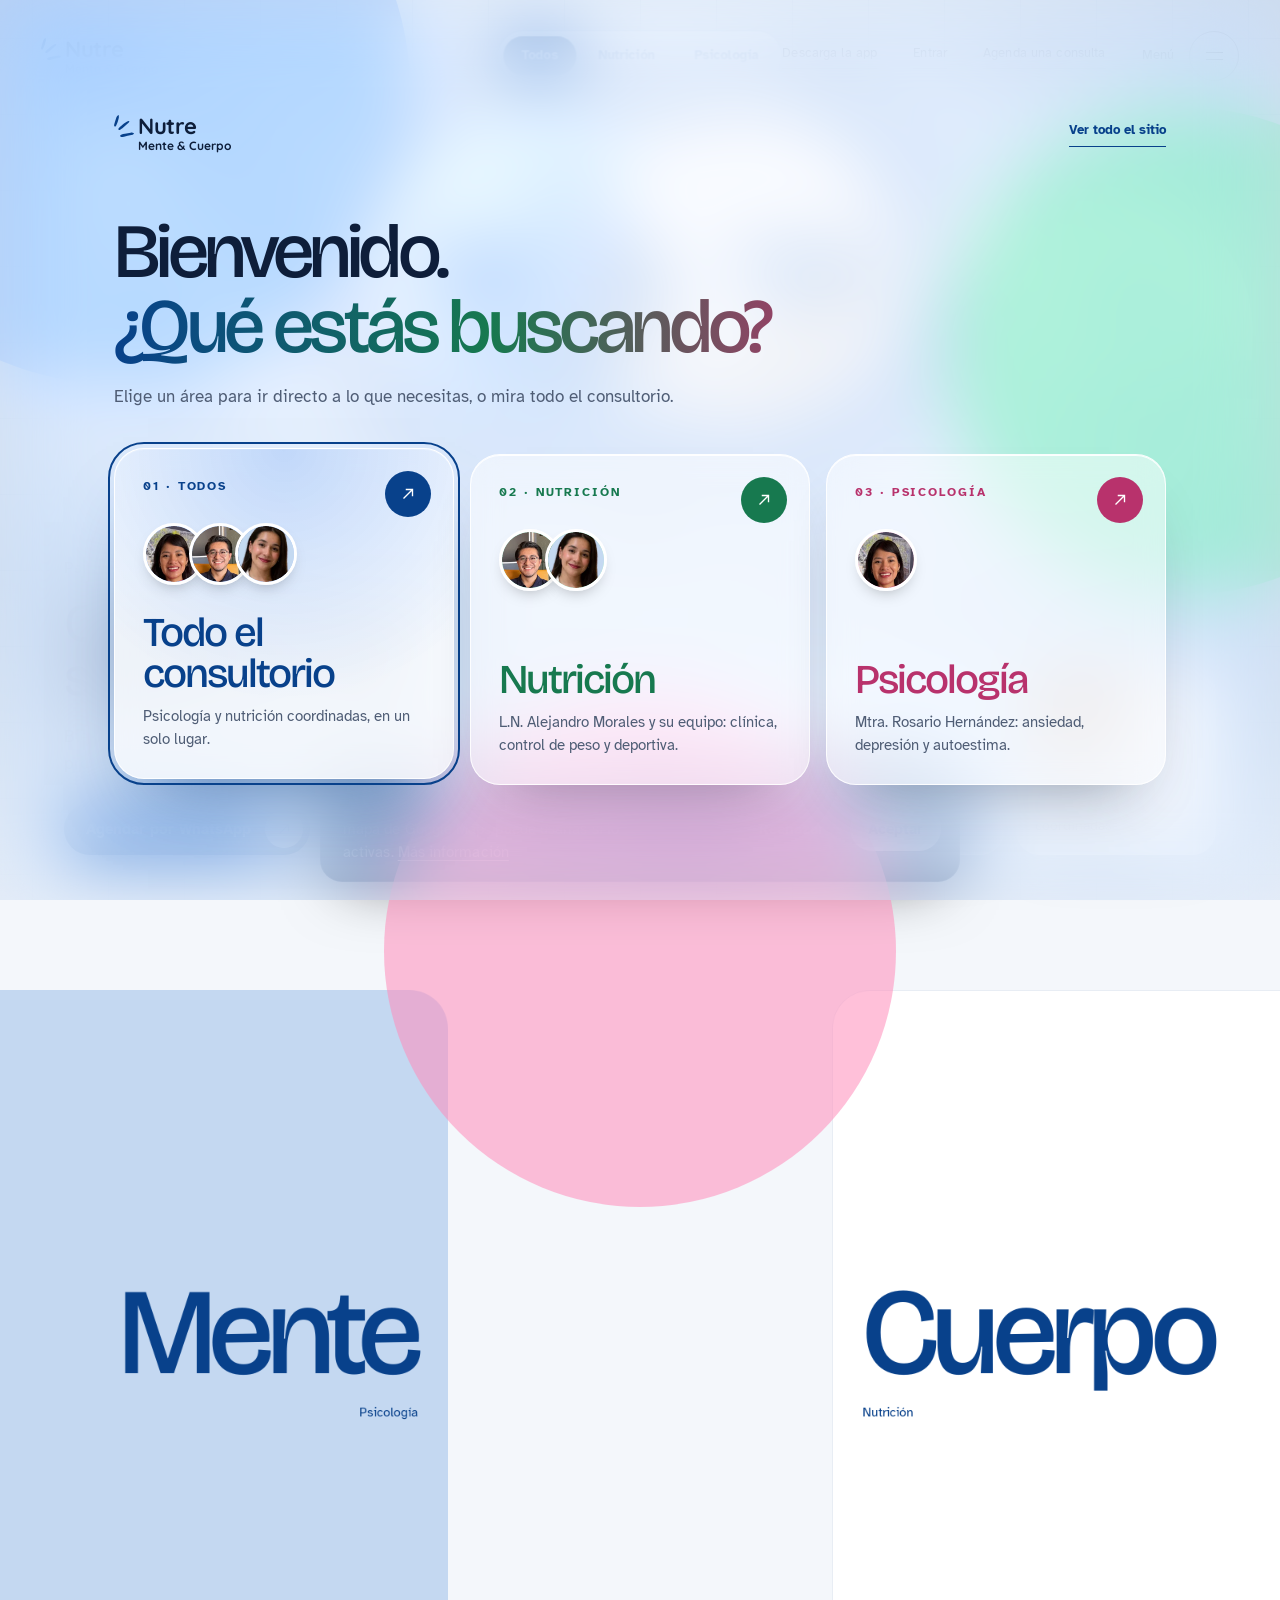
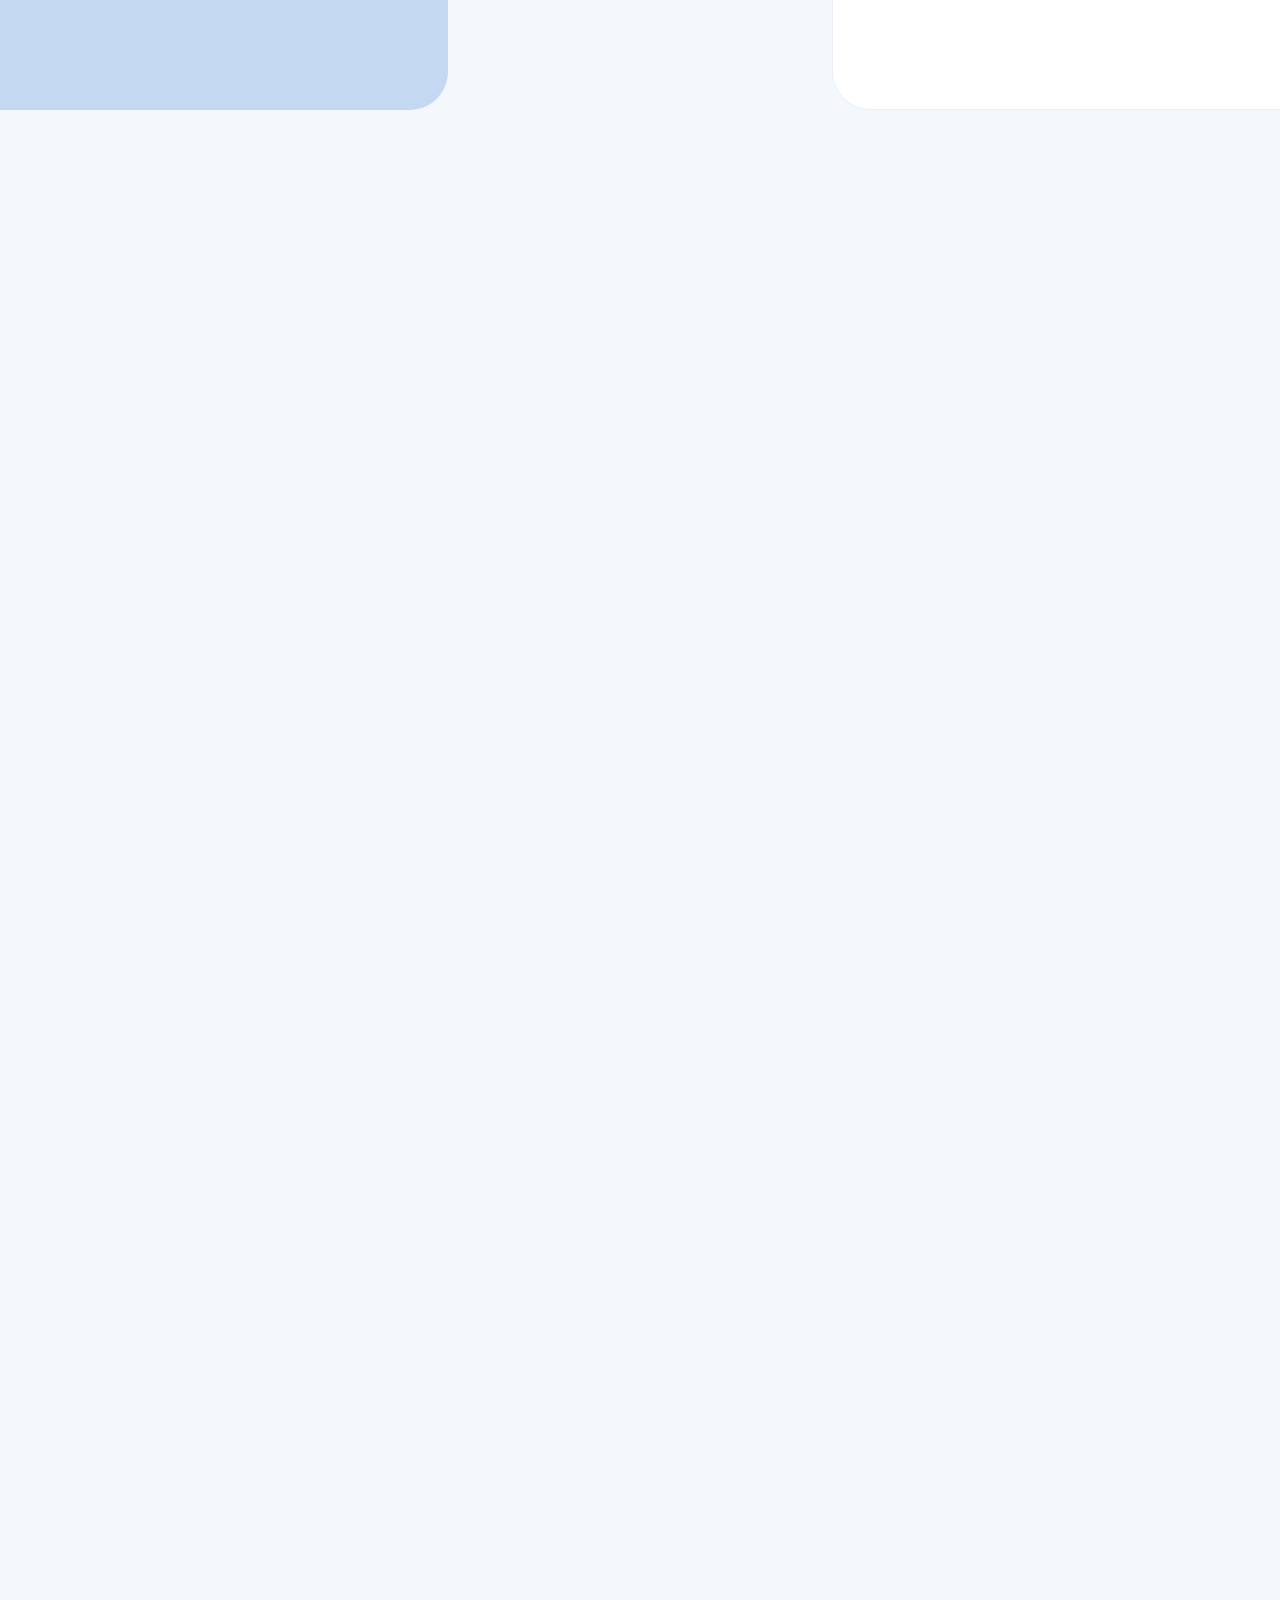
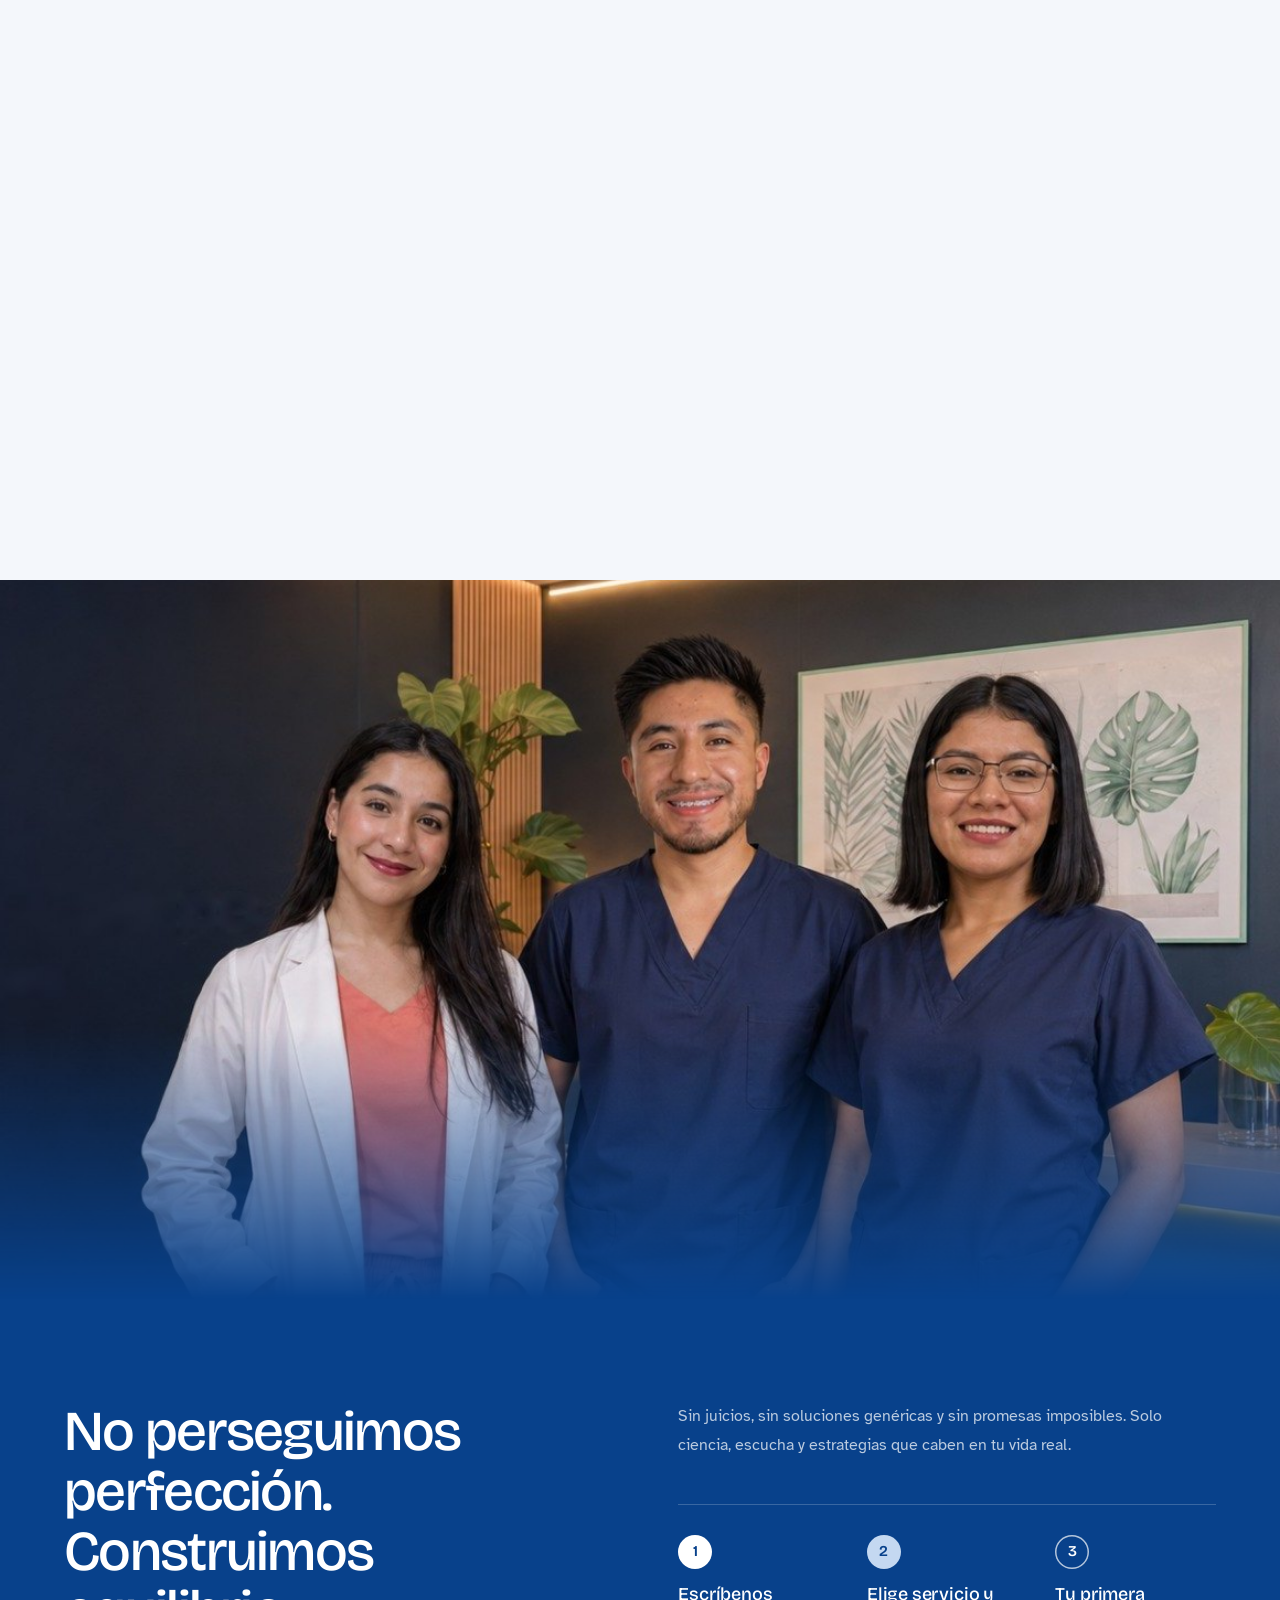
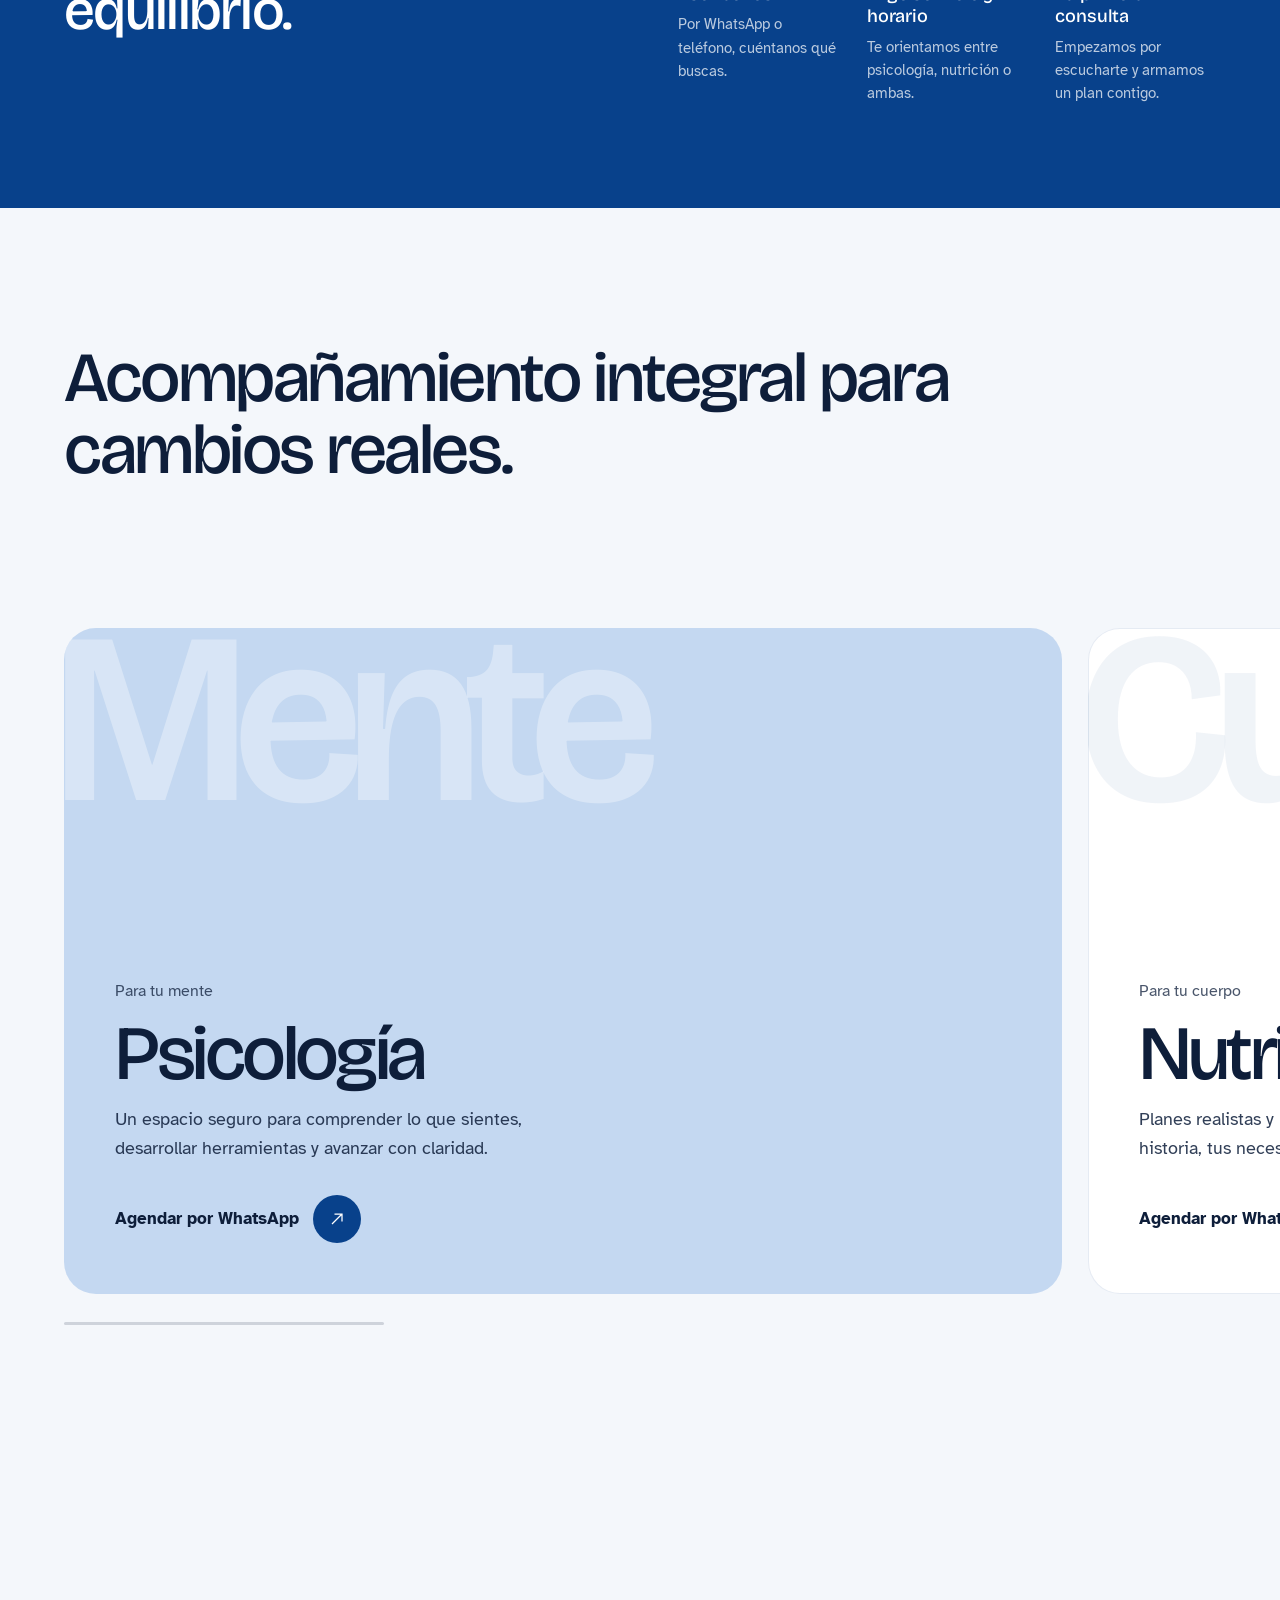
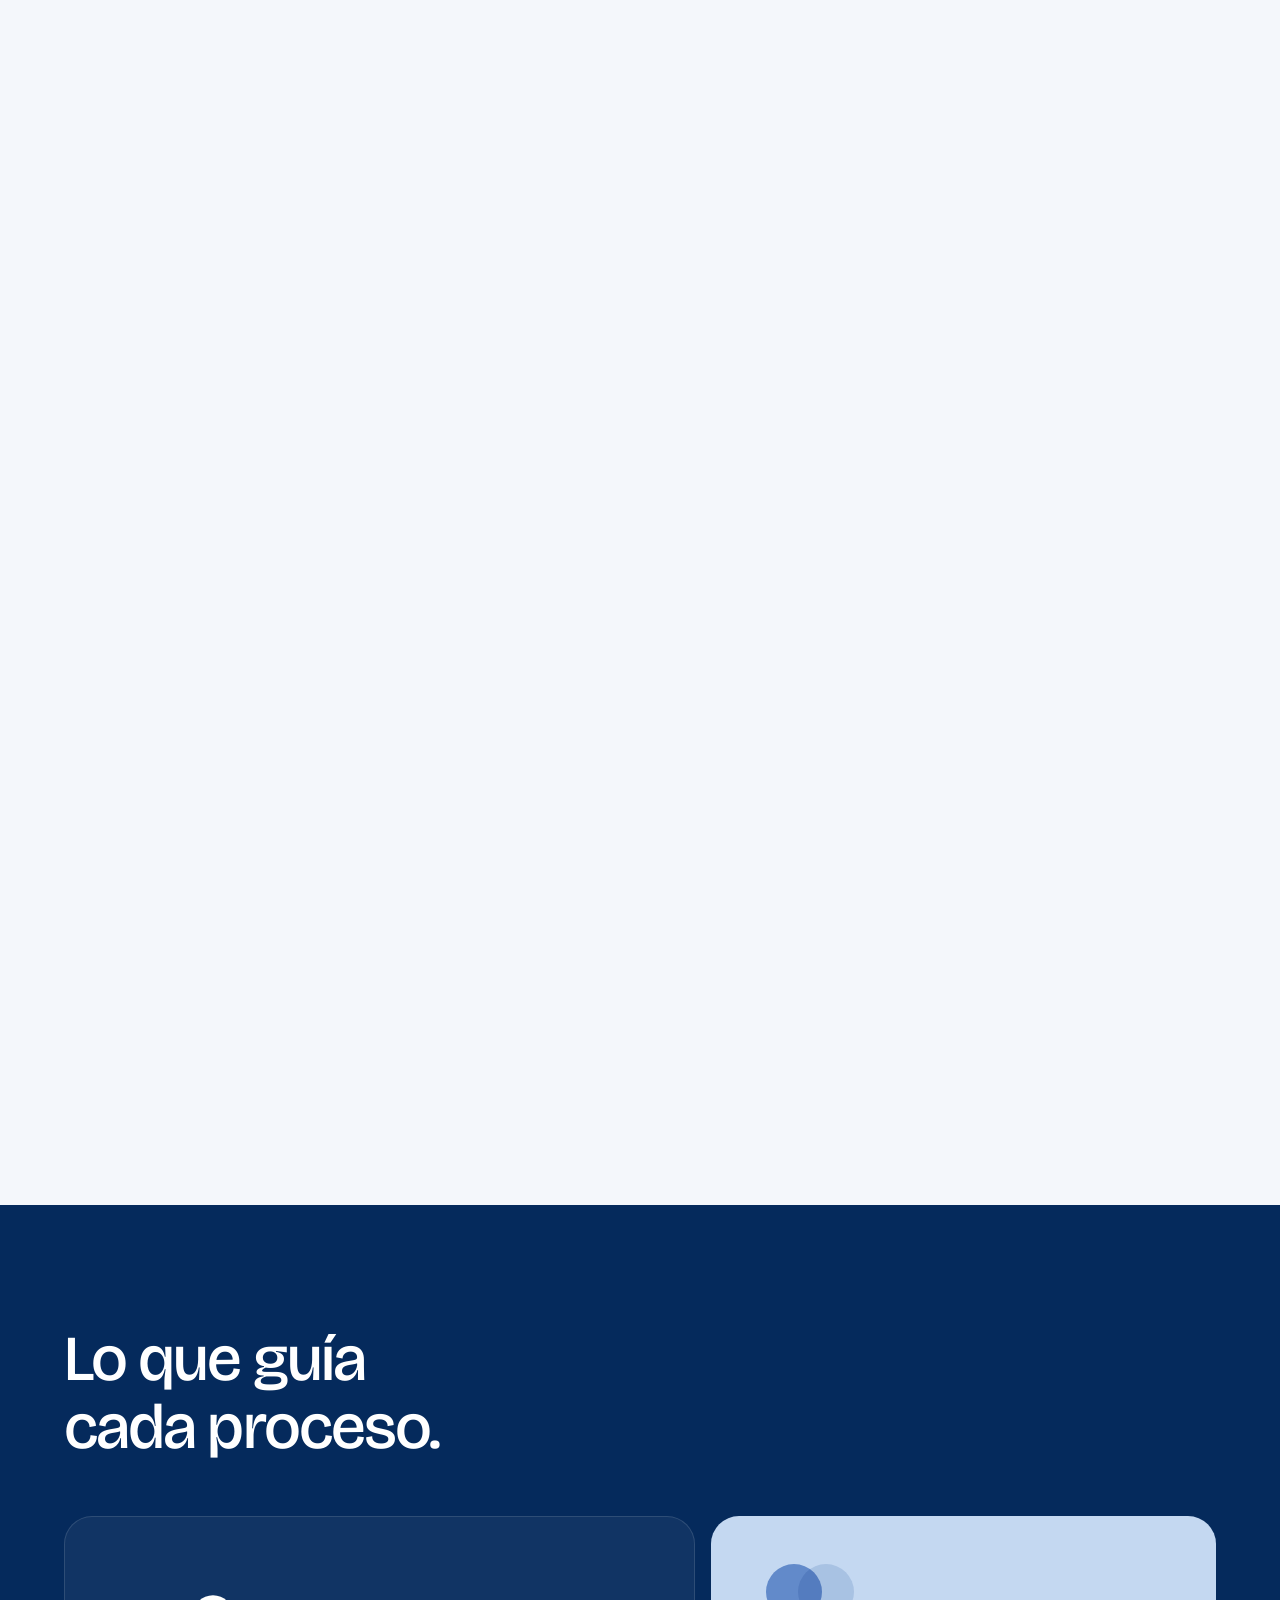
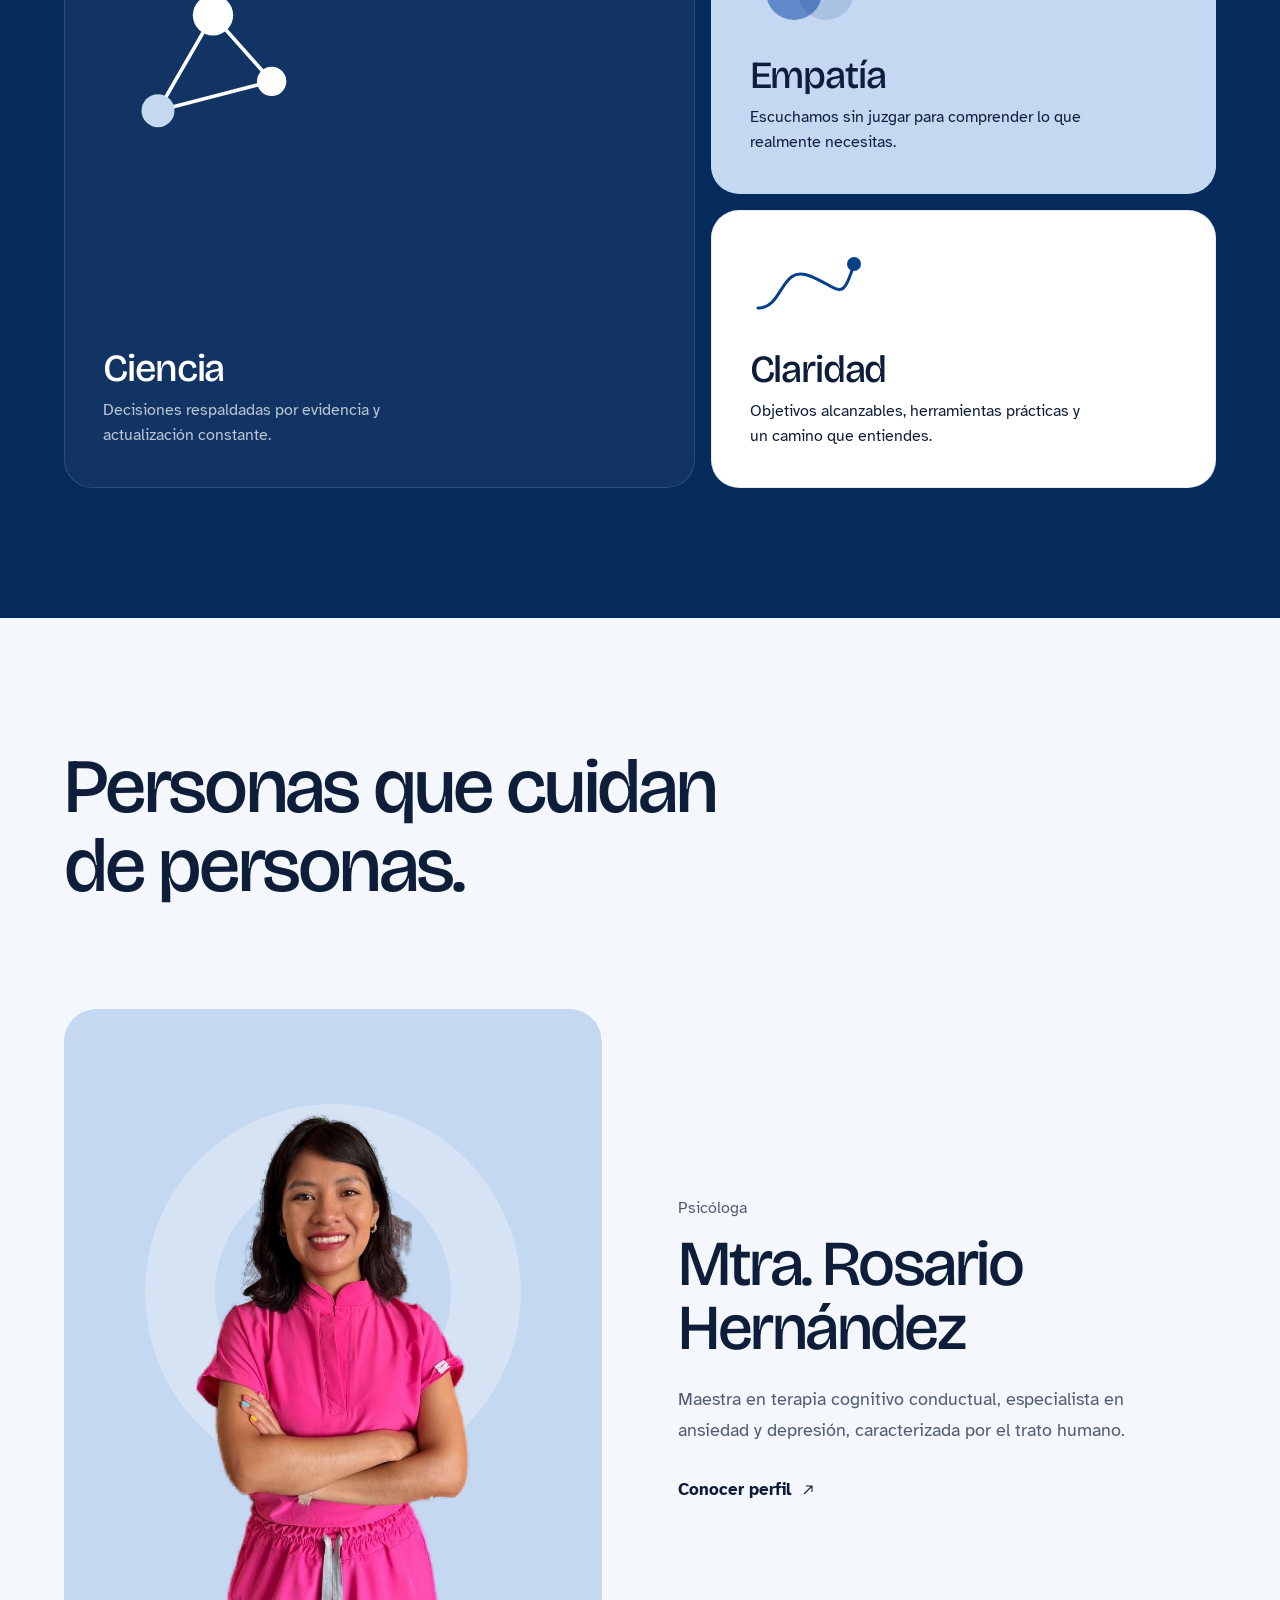
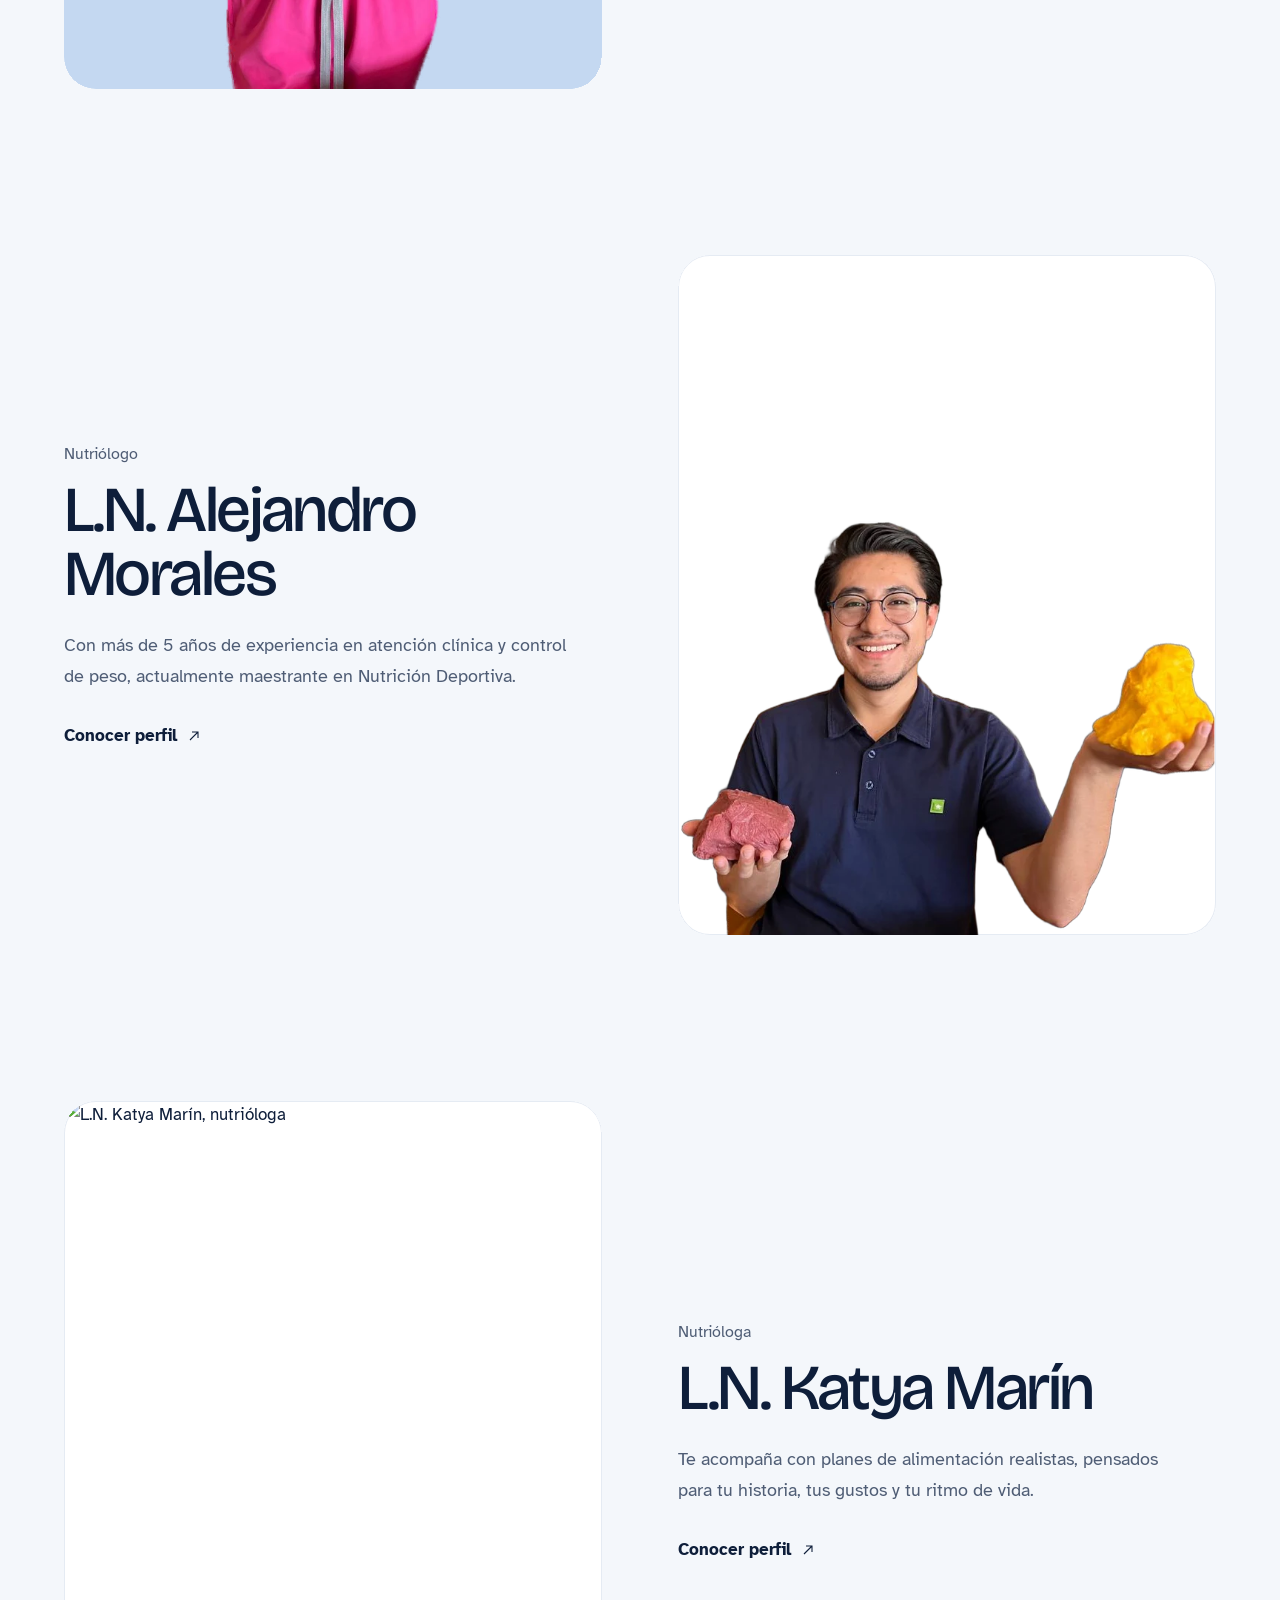
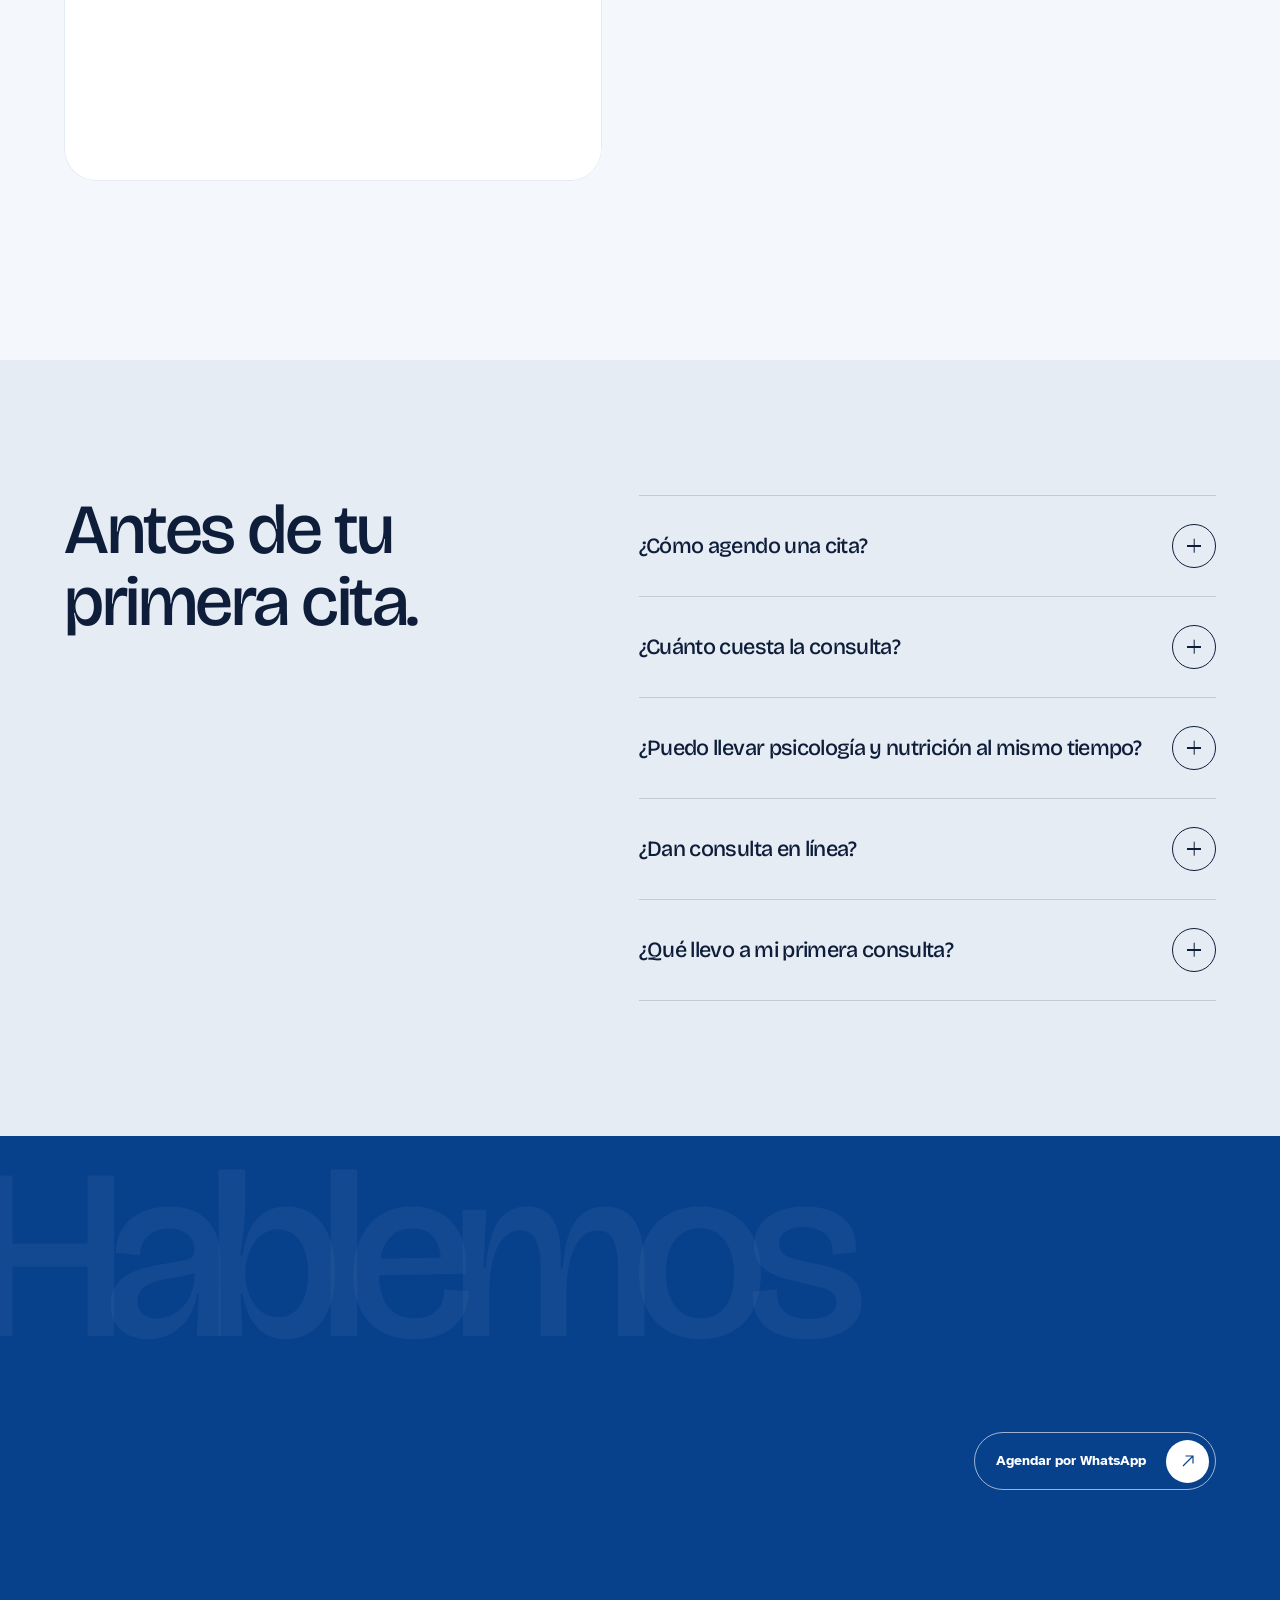
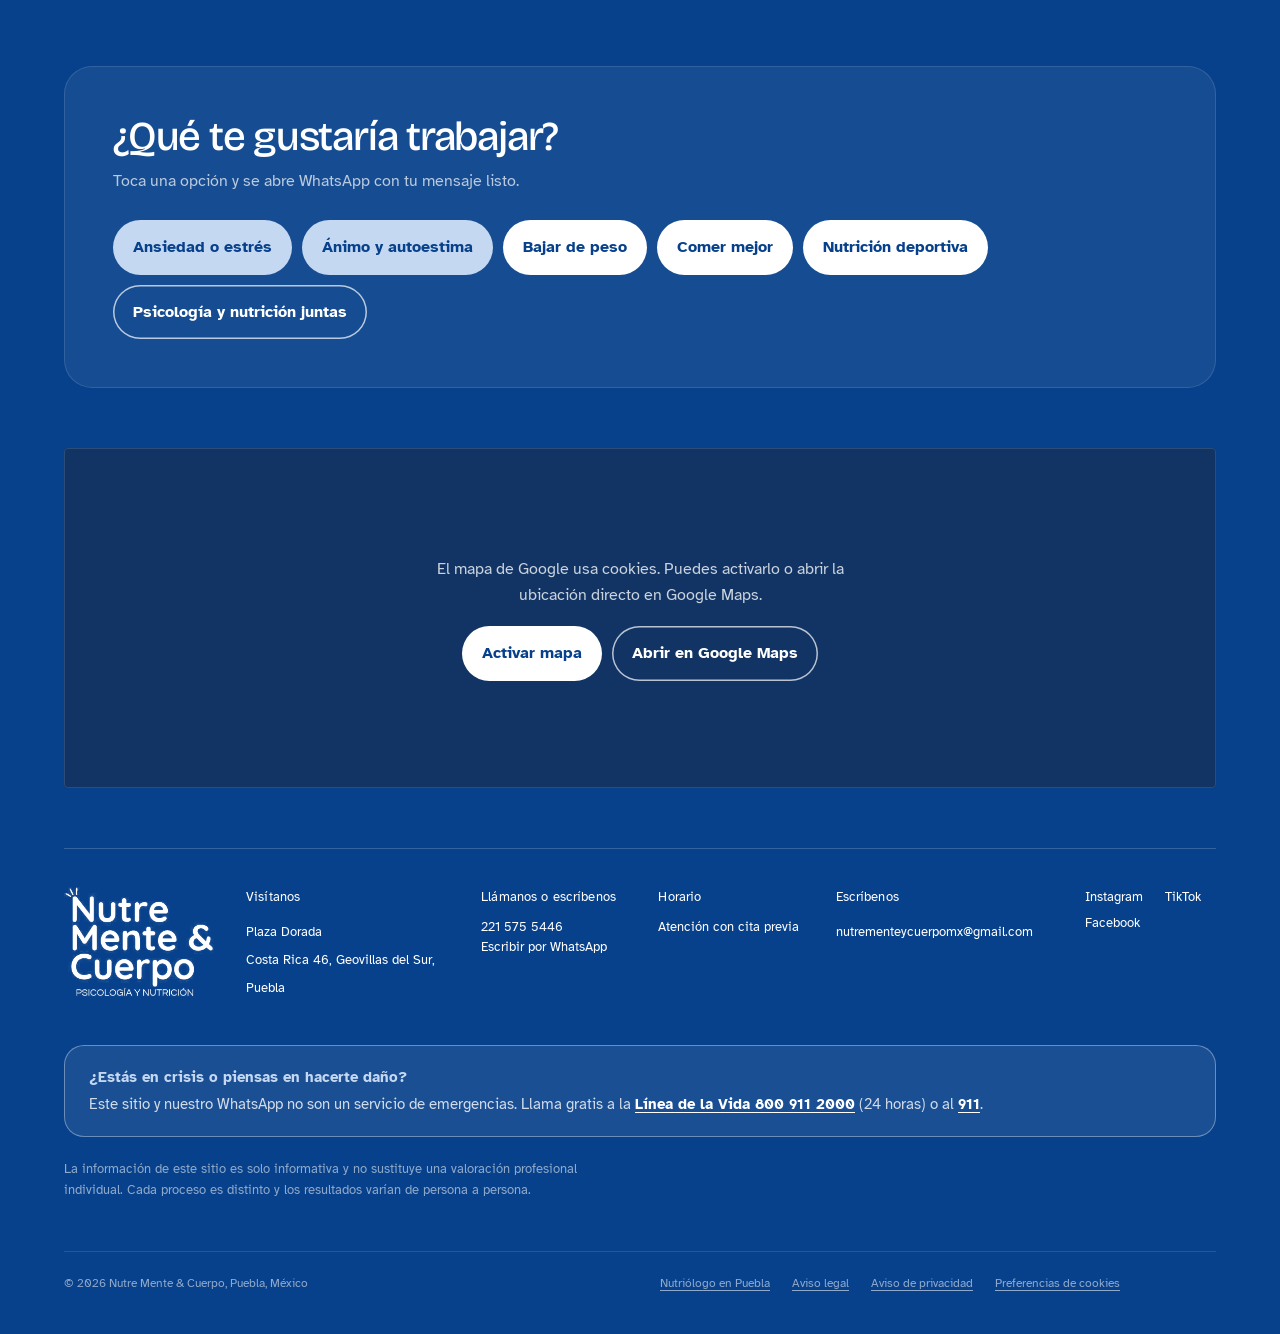
==== commit 051c7a4a: "Nutricion y Psicologia con diseno estilo Apple: barra de cristal flotante, auroras, frase que se ilu" ====
--- a/index.html
+++ b/index.html
@@ -24,7 +24,7 @@
     <link rel="preconnect" href="https://fonts.gstatic.com" crossorigin />
     <link rel="stylesheet" href="https://fonts.googleapis.com/css2?family=Atkinson+Hyperlegible:ital,wght@0,400;0,700;1,400&family=Bricolage+Grotesque:opsz,wght@12..96,400..700&family=Quicksand:wght@500;700&display=swap" />
     <link rel="stylesheet" href="styles.css?v=20261006u" />
-    <link rel="stylesheet" href="areas.css?v=20261126c" />
+    <link rel="stylesheet" href="areas.css?v=20261126d" />
     <script>
       // Pantalla de carga: solo la primera vez por visita y si no se pidió reducir movimiento
       (function () {
@@ -577,6 +577,6 @@
     <script src="https://cdnjs.cloudflare.com/ajax/libs/gsap/3.12.5/ScrollTrigger.min.js"></script>
     <script src="https://cdn.jsdelivr.net/npm/lenis@1.1.13/dist/lenis.min.js"></script>
     <script src="main.js?v=20261006u"></script>
-    <script src="areas.js?v=20261126c"></script>
+    <script src="areas.js?v=20261126d"></script>
     </body>
 </html>
--- a/areas.css
+++ b/areas.css
@@ -8,7 +8,7 @@
    ========================================================= */
 :root {
   --ez: cubic-bezier(.22, 1, .36, 1);
-  --spring: cubic-bezier(.34, 1.4, .5, 1);
+  --spring: cubic-bezier(.32, .72, 0, 1); /* curva de iOS: sin rebote */
   --c-todos: #08418b;
   --c-nutri: #17794f;
   --c-psi: #b8326c;
@@ -177,7 +177,7 @@
 @keyframes ar-pop { from { opacity: 0; scale: .88; rotate: -4deg; } }
 
 .ar-actions { margin-top: 34px; display: flex; flex-wrap: wrap; gap: 14px; }
-.ar-btn { position: relative; overflow: hidden; display: inline-flex; align-items: center; gap: 12px; min-height: 58px; padding: 0 26px; border-radius: 999px; background: white; color: var(--forest); font-size: 16px; font-weight: 700; transition: transform .45s var(--spring), box-shadow .4s var(--ez); }
+.ar-btn { position: relative; overflow: hidden; display: inline-flex; align-items: center; gap: 12px; min-height: 58px; padding: 0 26px; border-radius: 999px; background: white; color: var(--forest); font-size: 16px; font-weight: 700; transition: transform .45s var(--spring), box-shadow .4s var(--ez), scale .12s ease-out; }
 .ar-btn::before { content: ""; position: absolute; inset: 0; background: linear-gradient(110deg, transparent 30%, rgba(255,255,255,.55) 50%, transparent 70%); transform: translateX(-120%); transition: transform .9s var(--ez); }
 .ar-btn:hover { transform: translateY(-3px); box-shadow: 0 16px 30px -14px rgba(0,0,0,.45); }
 .ar-btn:hover::before { transform: translateX(120%); }
@@ -224,7 +224,7 @@
 
 .ar-cards { margin-top: clamp(44px, 4vw, 72px); display: grid; grid-template-columns: repeat(auto-fit, minmax(240px, 1fr)); gap: 18px; }
 @media (min-width: 621px) and (max-width: 1000px) { .ar-cards { grid-template-columns: repeat(2, 1fr); } }
-.ar-card { position: relative; overflow: hidden; display: flex; flex-direction: column; min-height: clamp(280px, 22vw, 380px); padding: clamp(28px, 2.2vw, 40px); border-radius: 26px; background: var(--cream); transition: transform .5s var(--spring), box-shadow .5s var(--ez), background .5s var(--ez); }
+.ar-card { position: relative; overflow: hidden; display: flex; flex-direction: column; min-height: clamp(280px, 22vw, 380px); padding: clamp(28px, 2.2vw, 40px); border-radius: 26px; background: var(--cream); isolation: isolate; transition: transform .5s var(--spring), box-shadow .5s var(--ez), background .5s var(--ez), scale .12s ease-out; }
 .ar-card::after { content: ""; position: absolute; right: -50px; bottom: -50px; width: 150px; height: 150px; border-radius: 50%; background: radial-gradient(circle, color-mix(in srgb, var(--forest) 18%, transparent), transparent 70%); transition: transform .7s var(--ez); pointer-events: none; }
 .ar-card:hover { transform: translateY(-6px); background: white; box-shadow: 0 30px 50px -30px color-mix(in srgb, var(--forest) 60%, transparent); }
 .ar-card:hover::after { transform: scale(1.9); }
@@ -315,8 +315,9 @@
 .ar-progress { position: fixed; left: 0; top: 0; z-index: 60; width: 100%; height: 3px; background: var(--mente-deep); transform-origin: left; transform: scaleX(var(--p, 0)); pointer-events: none; }
 
 /* Aparecer al hacer scroll */
-.js .rv { opacity: 0; transform: translateY(30px); transition: opacity .9s var(--ez), transform .9s var(--ez); transition-delay: calc(var(--d, 0) * 1ms); }
-.js .rv.in { opacity: 1; transform: none; }
+/* Los bloques se "materializan": salen del desenfoque, sin rebote */
+.js .rv { opacity: 0; transform: translateY(26px) scale(.985); filter: blur(10px); transition: opacity 1s var(--ez), transform 1.1s var(--ez), filter 1s var(--ez); transition-delay: calc(var(--d, 0) * 1ms); }
+.js .rv.in { opacity: 1; transform: none; filter: none; }
 .js .ar-person.rv.in:hover { transform: translateY(-4px); }
 
 @media (max-width: 900px) {
@@ -341,3 +342,116 @@
 @media (prefers-reduced-transparency: reduce) {
   .gate-glass { background: rgba(244,248,255,.96); }
 }
+
+/* =========================================================
+   Capa Apple: materiales, profundidad y movimiento
+   ========================================================= */
+
+/* Respuesta inmediata al presionar */
+.ar-btn:active, .ar-card:active, .ar-wa:active { scale: .97; }
+.area-tabs a { transition: color .35s var(--ez), background .35s var(--ez), scale .12s ease-out; }
+.area-tabs a:active { scale: .94; }
+.gate-card { transition: transform .5s var(--ez), background .5s var(--ez), box-shadow .5s var(--ez), scale .12s ease-out; }
+.gate-card:active { scale: .98; }
+
+/* ---------- Hero: aurora, grano y profundidad al hacer scroll ---------- */
+.ar-hero { isolation: isolate; }
+.ar-hero::before { content: ""; position: absolute; inset: -40%; z-index: 0; pointer-events: none; opacity: .55;
+  background: conic-gradient(from 0deg at 60% 45%, transparent 0deg, color-mix(in srgb, var(--mente) 55%, transparent) 70deg, transparent 140deg, color-mix(in srgb, var(--ac-blob) 60%, transparent) 220deg, transparent 300deg);
+  filter: blur(60px); animation: ar-aurora 60s linear infinite; }
+@keyframes ar-aurora { to { transform: rotate(360deg); } }
+.ar-grain::after { content: ""; position: absolute; inset: 0; z-index: 1; pointer-events: none; opacity: .14; mix-blend-mode: overlay;
+  background-image: url("data:image/svg+xml;utf8,<svg xmlns='http://www.w3.org/2000/svg' width='160' height='160'><filter id='n'><feTurbulence type='fractalNoise' baseFrequency='.85' numOctaves='2' stitchTiles='stitch'/></filter><rect width='100%' height='100%' filter='url(%23n)'/></svg>"); }
+.ar-hero-in { transform: translate3d(0, calc(var(--hp, 0) * 90px), 0) scale(calc(1 - var(--hp, 0) * .05)); opacity: calc(1 - var(--hp, 0) * .9); will-change: transform, opacity; }
+.ar-hero .ar-faces figure { transition: transform .9s var(--ez); }
+.ar-hero:hover .ar-faces .f-main { transform: scale(1.02); }
+/* Borde de luz bajo el hero, en lugar de una línea dura */
+.ar-marquee { position: relative; }
+.ar-marquee::before { content: ""; position: absolute; left: 0; right: 0; top: -40px; height: 40px; pointer-events: none; background: linear-gradient(to bottom, transparent, color-mix(in srgb, var(--forest-deep) 25%, transparent)); }
+
+/* ---------- Barra flotante de cristal ---------- */
+.ar-dock { position: fixed; z-index: 70; top: 14px; left: 50%; display: flex; align-items: center; gap: 18px; padding: 7px 7px 7px 18px; border-radius: 999px;
+  background: rgba(255,255,255,.62); border: 1px solid rgba(255,255,255,.7);
+  backdrop-filter: blur(22px) saturate(180%); -webkit-backdrop-filter: blur(22px) saturate(180%);
+  box-shadow: 0 18px 40px -22px color-mix(in srgb, var(--forest-deep) 70%, transparent), inset 0 1px 0 rgba(255,255,255,.9);
+  translate: -50% -14px; scale: .96; opacity: 0; filter: blur(8px); visibility: hidden;
+  transition: translate .55s var(--spring), scale .55s var(--spring), opacity .4s var(--ez), filter .5s var(--ez), visibility 0s linear .55s; }
+.ar-dock.show { translate: -50% 0; scale: 1; opacity: 1; filter: none; visibility: visible; transition: translate .55s var(--spring), scale .55s var(--spring), opacity .4s var(--ez), filter .5s var(--ez), visibility 0s; }
+.ar-dock .dock-brand { display: flex; align-items: center; gap: 8px; color: var(--forest); font: 700 16px/1 var(--display); letter-spacing: -.04em; }
+.ar-dock .dock-brand svg { width: 16px; height: 18px; fill: currentColor; }
+.ar-dock .area-tabs { position: static; transform: none; display: inline-flex !important; background: rgba(14,30,58,.06); border-color: transparent; backdrop-filter: none; -webkit-backdrop-filter: none; }
+.ar-dock .area-tabs a { color: var(--ink); padding: 8px 15px; }
+.ar-dock .area-pill { background: var(--tc, var(--forest)); box-shadow: none; }
+.ar-dock .has-pill a.is-on { color: white; }
+.ar-dock .dock-cta { display: inline-flex; align-items: center; min-height: 38px; padding: 0 16px; border-radius: 999px; background: var(--forest); color: white; font-size: 13px; font-weight: 700; transition: scale .12s ease-out, filter .3s; }
+.ar-dock .dock-cta:hover { filter: brightness(1.08); }
+.ar-dock .dock-cta:active { scale: .95; }
+@media (max-width: 760px) {
+  .ar-dock { top: 10px; padding: 5px; gap: 6px; }
+  .ar-dock .dock-brand, .ar-dock .dock-cta { display: none; }
+  .ar-dock .area-tabs a { padding: 8px 13px; font-size: 12.5px; }
+}
+
+/* ---------- Frase que se ilumina palabra por palabra ---------- */
+.ar-statement { padding: clamp(110px, 12vw, 200px) 6vw clamp(40px, 5vw, 80px); }
+.ar-statement p { max-width: 24ch; font: 500 clamp(34px, 5.2vw, 92px)/1.06 var(--display); letter-spacing: -.055em; }
+.ar-statement .w { color: color-mix(in srgb, var(--ink) 16%, transparent); transition: color .5s var(--ez); }
+.ar-statement .w.lit { color: var(--ink); }
+.ar-statement em { font-style: normal; }
+.ar-statement em .w.lit { color: var(--forest); }
+html:not(.js) .ar-statement .w { color: var(--ink); }
+
+/* ---------- Fondos de sección ---------- */
+.ar-sec.bg-mesh { position: relative; isolation: isolate; }
+.ar-sec.bg-mesh::before { content: ""; position: absolute; inset: 0; z-index: -1; pointer-events: none;
+  background:
+    radial-gradient(55% 45% at 8% 10%, color-mix(in srgb, var(--mente) 85%, transparent), transparent 70%),
+    radial-gradient(45% 55% at 96% 40%, color-mix(in srgb, var(--mente-deep) 35%, transparent), transparent 70%),
+    radial-gradient(45% 35% at 45% 72%, color-mix(in srgb, var(--mente) 55%, transparent), transparent 70%); }
+
+.ar-sec.bg-team { position: relative; isolation: isolate; overflow: hidden; }
+.ar-sec.bg-team::before { content: ""; position: absolute; inset: 0; z-index: -1; pointer-events: none;
+  background: linear-gradient(180deg, var(--paper), color-mix(in srgb, var(--cream) 80%, var(--paper)) 55%, var(--paper)); }
+.ar-sec.bg-team::after { content: ""; position: absolute; z-index: -1; right: -10vw; top: 18%; width: 46vw; height: 46vw; border-radius: 50%; pointer-events: none;
+  background: radial-gradient(circle, color-mix(in srgb, var(--mente-deep) 30%, transparent), transparent 65%); filter: blur(20px); }
+
+.ar-sec.bg-dots { position: relative; isolation: isolate; }
+.ar-sec.bg-dots::before { content: ""; position: absolute; inset: 0; z-index: -1; pointer-events: none; opacity: .5;
+  background-image: radial-gradient(color-mix(in srgb, var(--forest) 40%, transparent) 1px, transparent 1.4px); background-size: 24px 24px;
+  -webkit-mask-image: radial-gradient(ellipse 70% 60% at 50% 45%, #000, transparent 75%); mask-image: radial-gradient(ellipse 70% 60% at 50% 45%, #000, transparent 75%); }
+
+/* Tarjetas: brillo que sigue el cursor */
+.ar-card::before { content: ""; position: absolute; inset: 0; z-index: -1; pointer-events: none; opacity: 0; transition: opacity .5s var(--ez);
+  background: radial-gradient(380px circle at var(--mx, 50%) var(--my, 0%), color-mix(in srgb, var(--mente) 70%, transparent), transparent 60%); }
+.ar-card:hover::before { opacity: 1; }
+.ar-sec.bg-mesh .ar-card { background: rgba(255,255,255,.55); border: 1px solid rgba(255,255,255,.8); backdrop-filter: blur(14px) saturate(160%); -webkit-backdrop-filter: blur(14px) saturate(160%); box-shadow: inset 0 1px 0 rgba(255,255,255,.9); }
+.ar-sec.bg-mesh .ar-card:hover { background: rgba(255,255,255,.85); }
+
+/* Foto del perfil con leve paralaje */
+.ar-person-img img { translate: 0 calc(var(--pp, 0) * 1px); }
+
+/* Cierre: aurora viva dentro de la tarjeta */
+.ar-cta-box { isolation: isolate; }
+.ar-cta-box .aurora { position: absolute; inset: -50%; z-index: -1; pointer-events: none; opacity: .7;
+  background: conic-gradient(from 90deg at 70% 50%, transparent, color-mix(in srgb, var(--ac-blob) 70%, transparent), transparent 35%, color-mix(in srgb, var(--mente) 50%, transparent), transparent 70%);
+  filter: blur(50px); animation: ar-aurora 45s linear infinite; }
+
+@media (prefers-reduced-motion: reduce) {
+  .ar-hero-in { transform: none !important; opacity: 1 !important; }
+  .js .rv { filter: none; transform: none; }
+  .ar-statement .w { color: var(--ink); }
+  .ar-person-img img { translate: none; }
+}
+@media (prefers-reduced-transparency: reduce) {
+  .ar-dock { background: rgba(255,255,255,.97); backdrop-filter: none; -webkit-backdrop-filter: none; }
+  .ar-sec.bg-mesh .ar-card { background: white; backdrop-filter: none; }
+}
+@media (prefers-contrast: more) {
+  .ar-dock { background: white; border-color: var(--ink); }
+  .ar-statement .w { color: var(--ink); }
+}
+
+/* Margen extra para el paralaje de la foto del perfil */
+.ar-person-img img { top: -30px; height: calc(100% + 60px); }
+.ar-sec.bg-mesh { padding-bottom: clamp(80px, 8vw, 140px); }
+.ar-sec.bg-mesh::before { -webkit-mask-image: linear-gradient(#000 65%, transparent); mask-image: linear-gradient(#000 65%, transparent); }
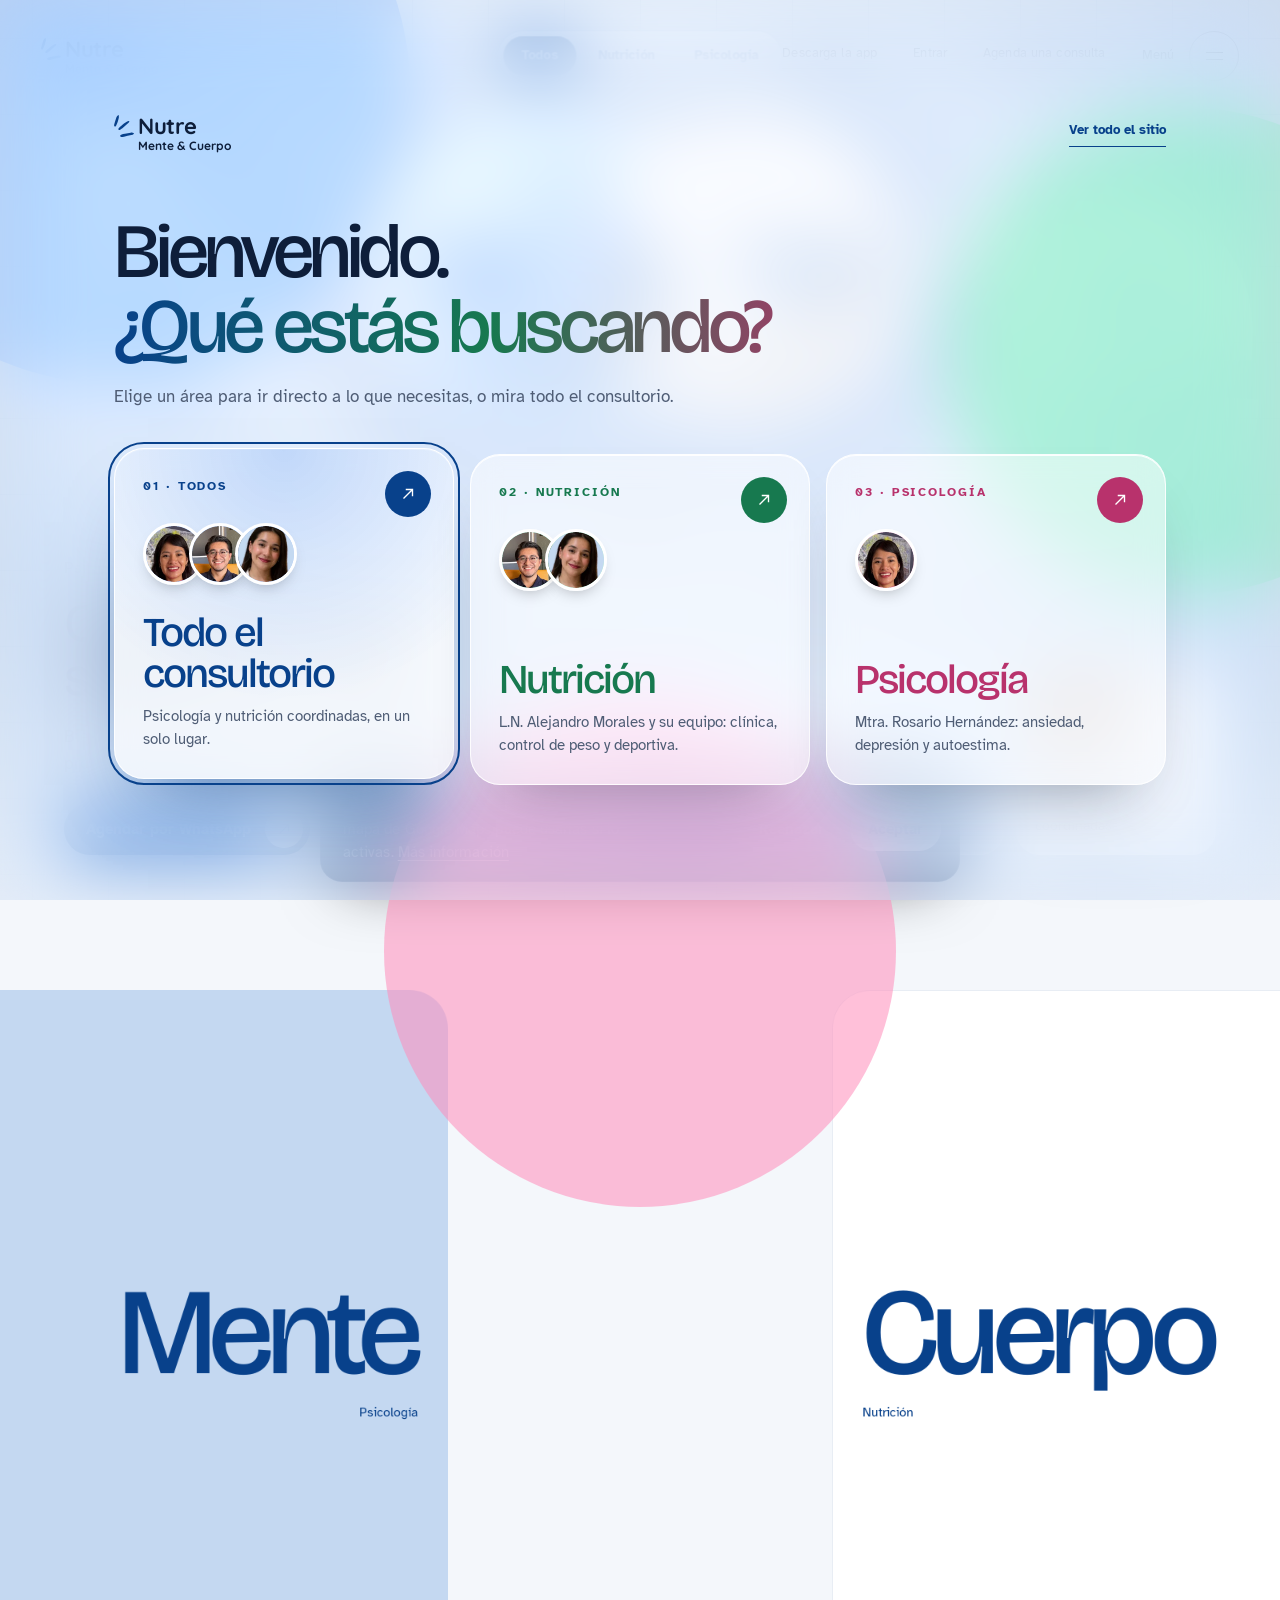
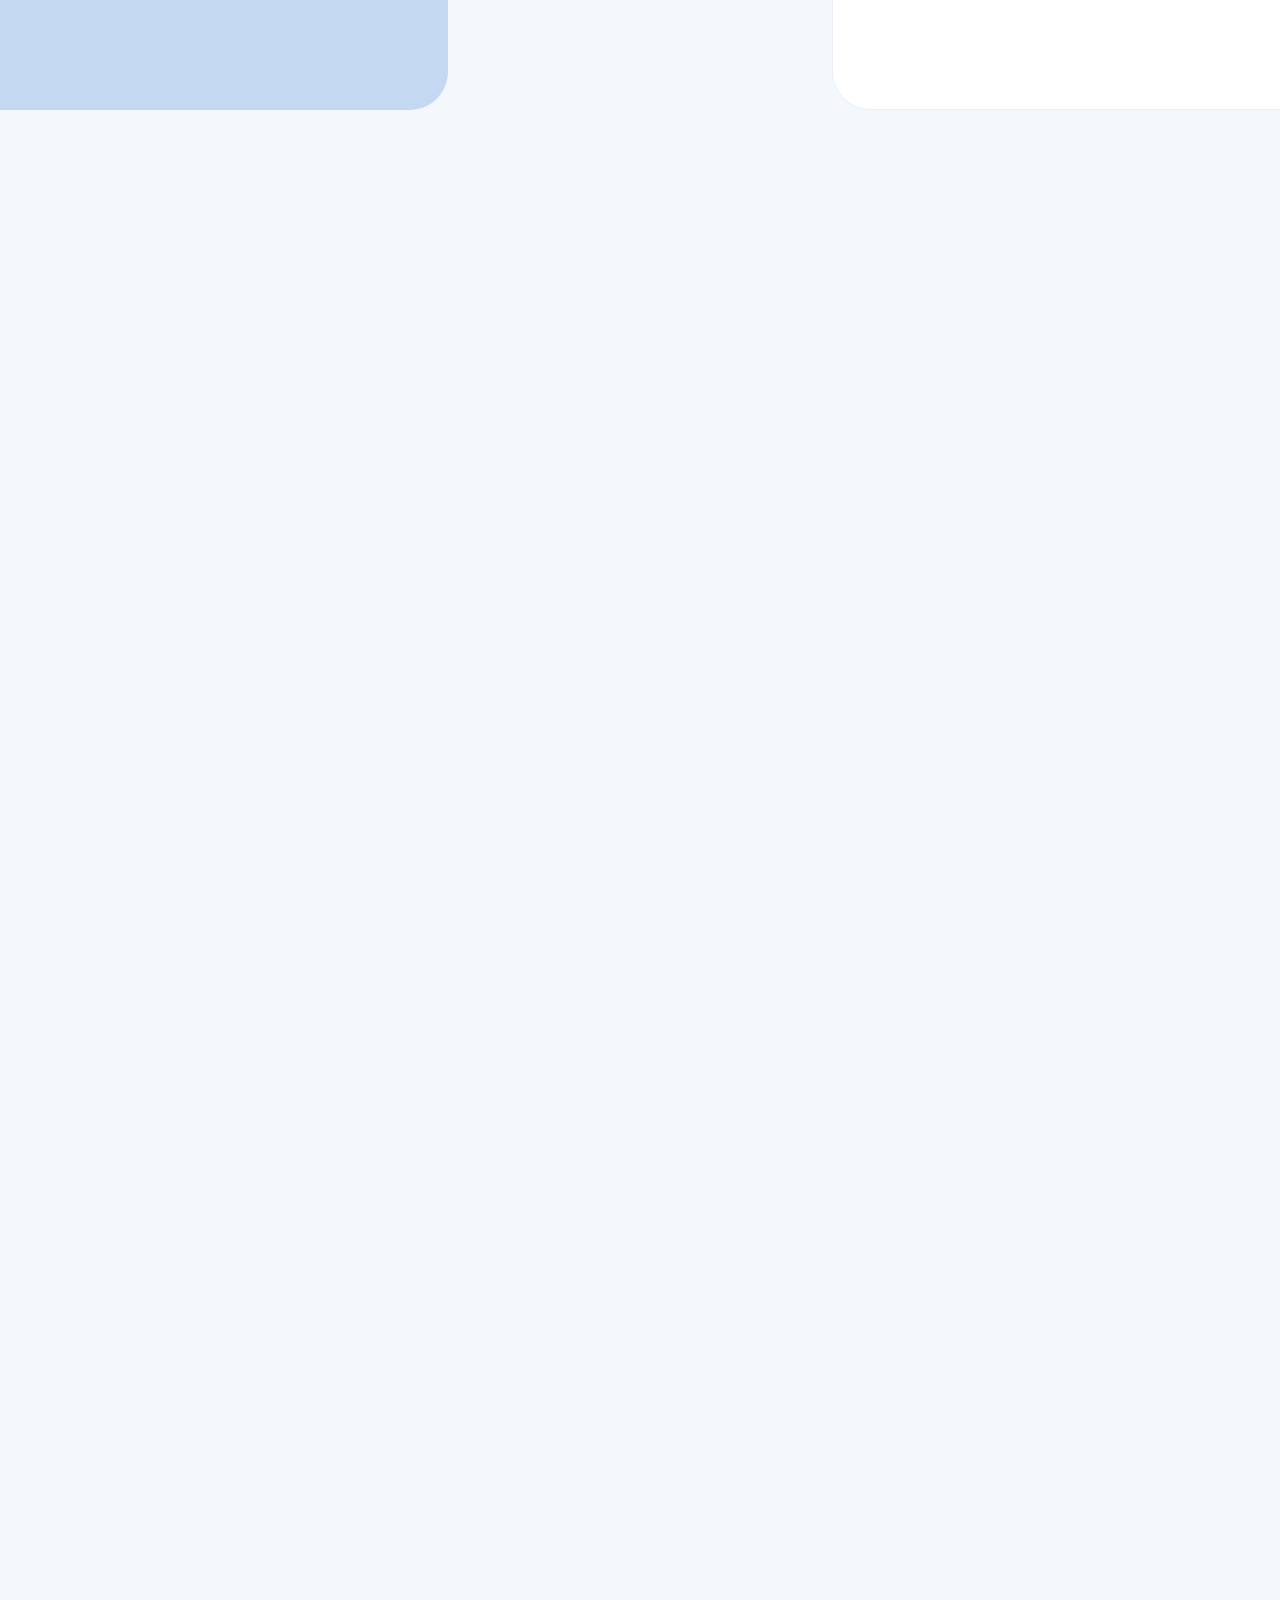
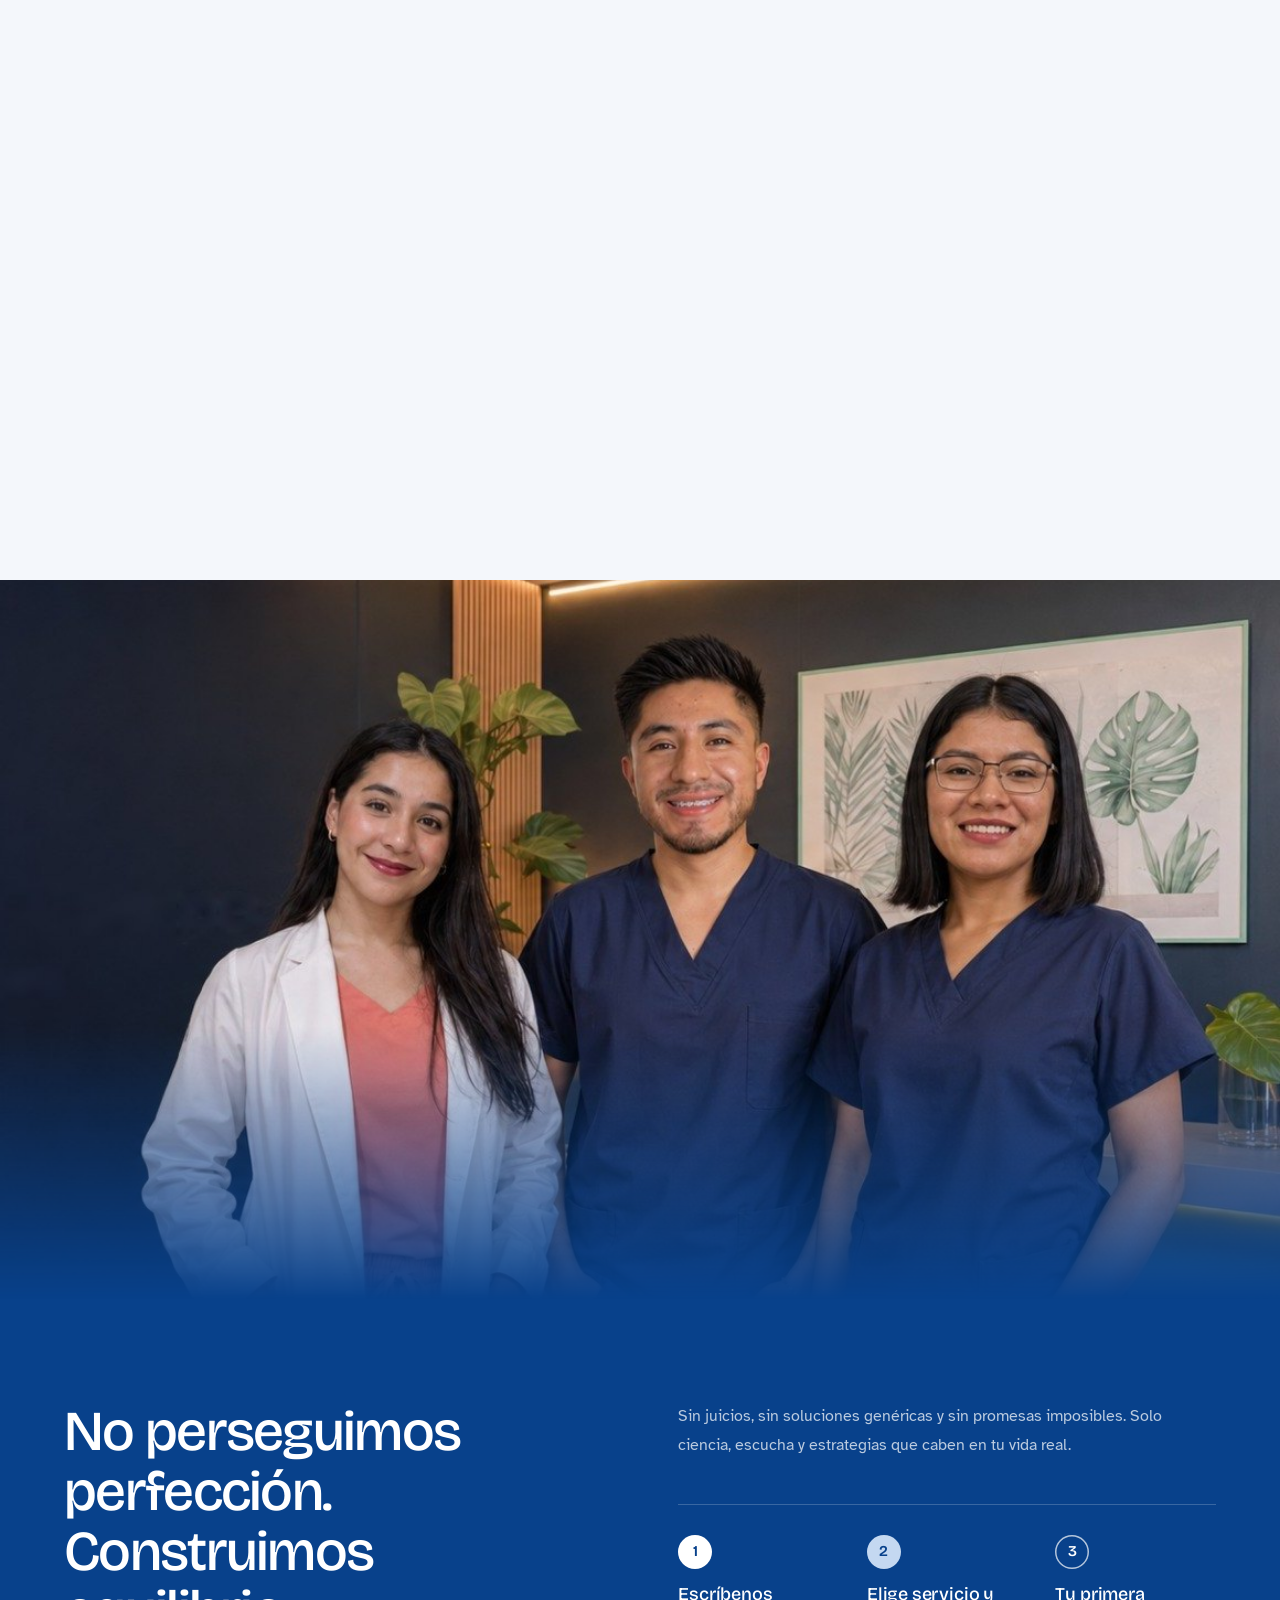
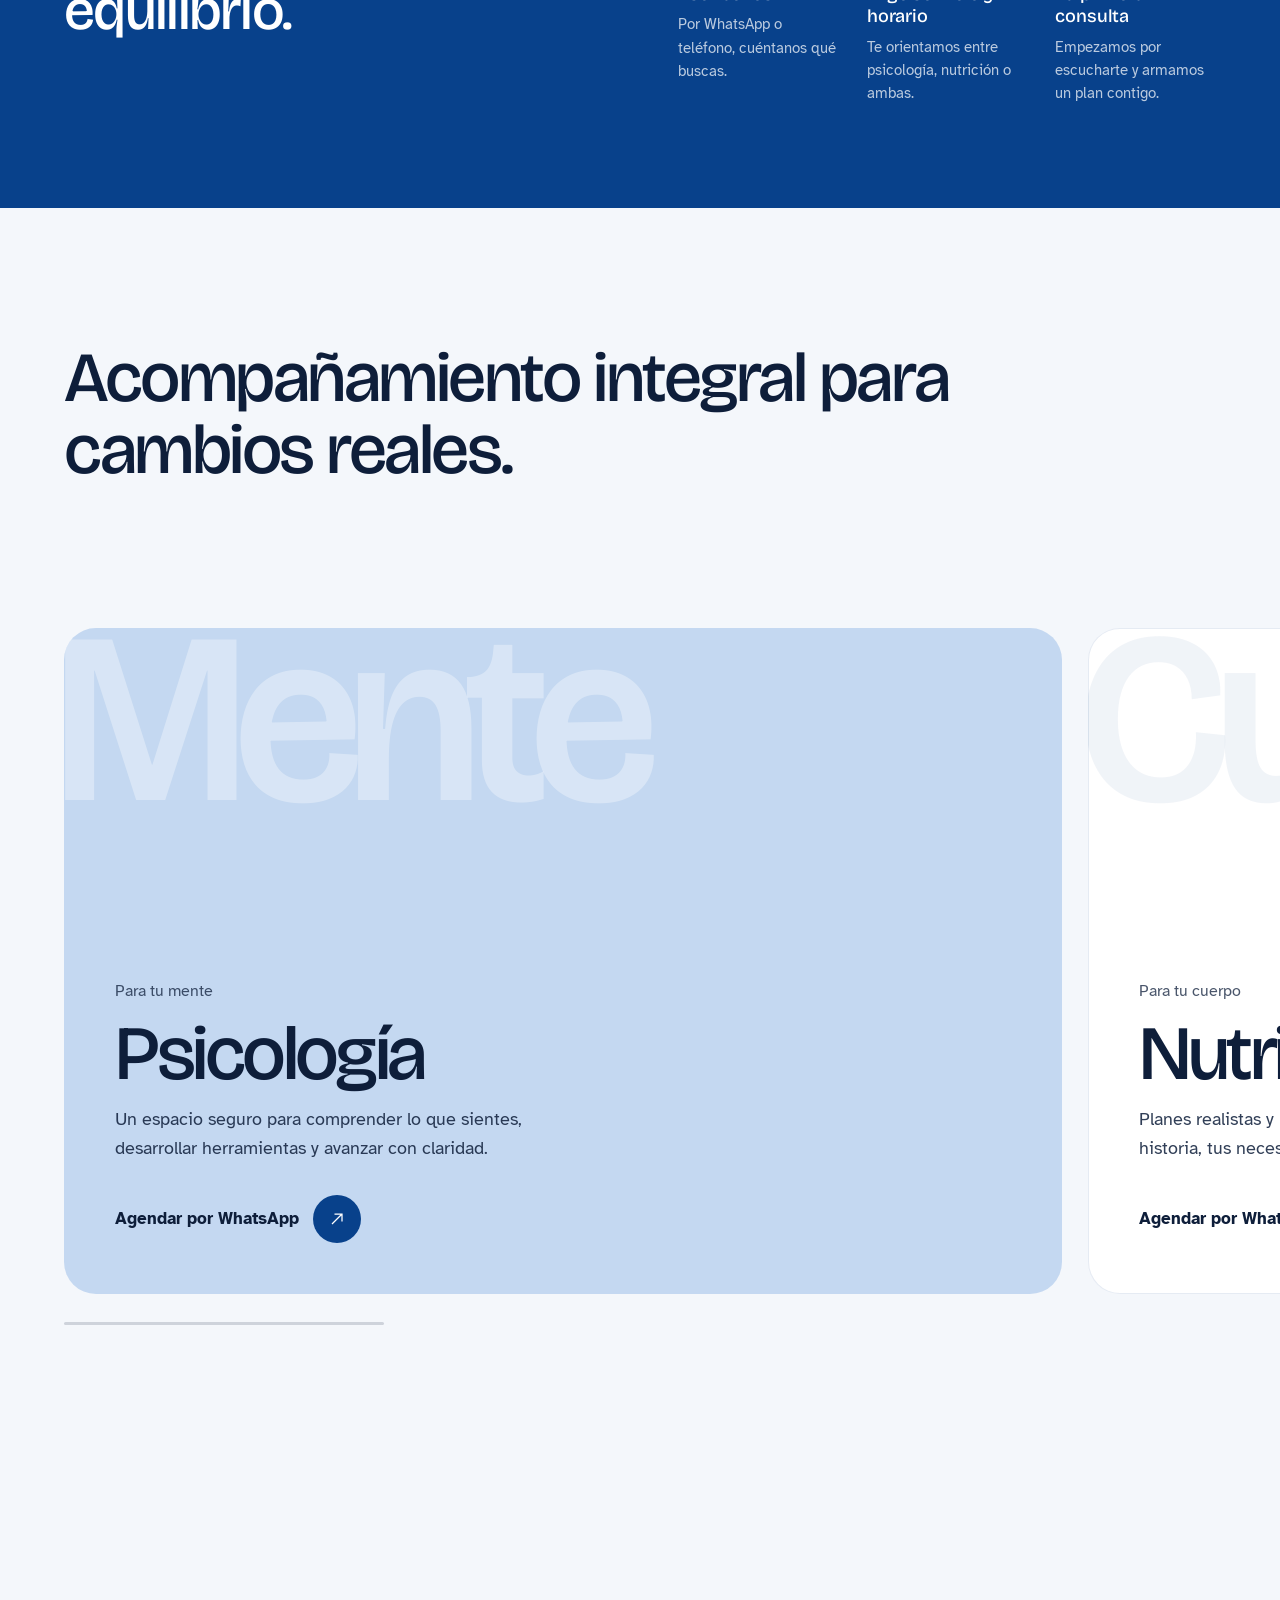
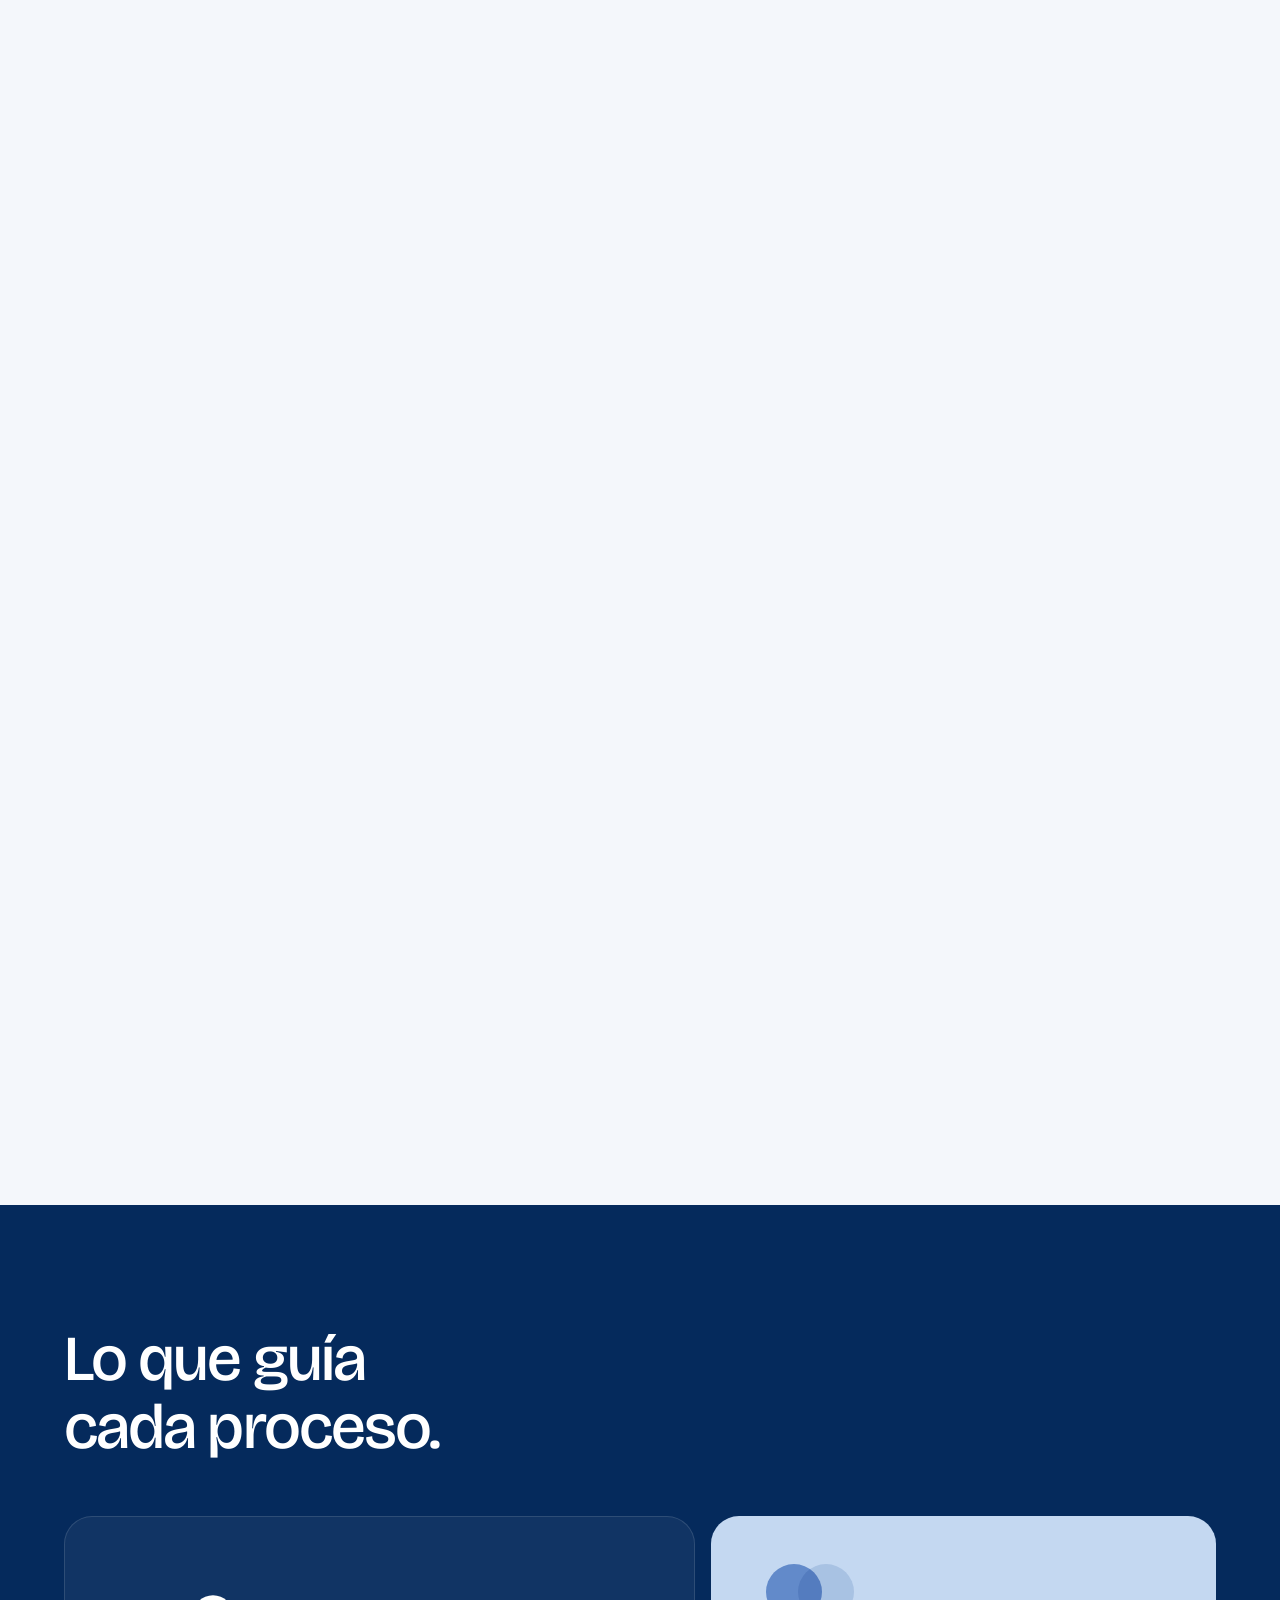
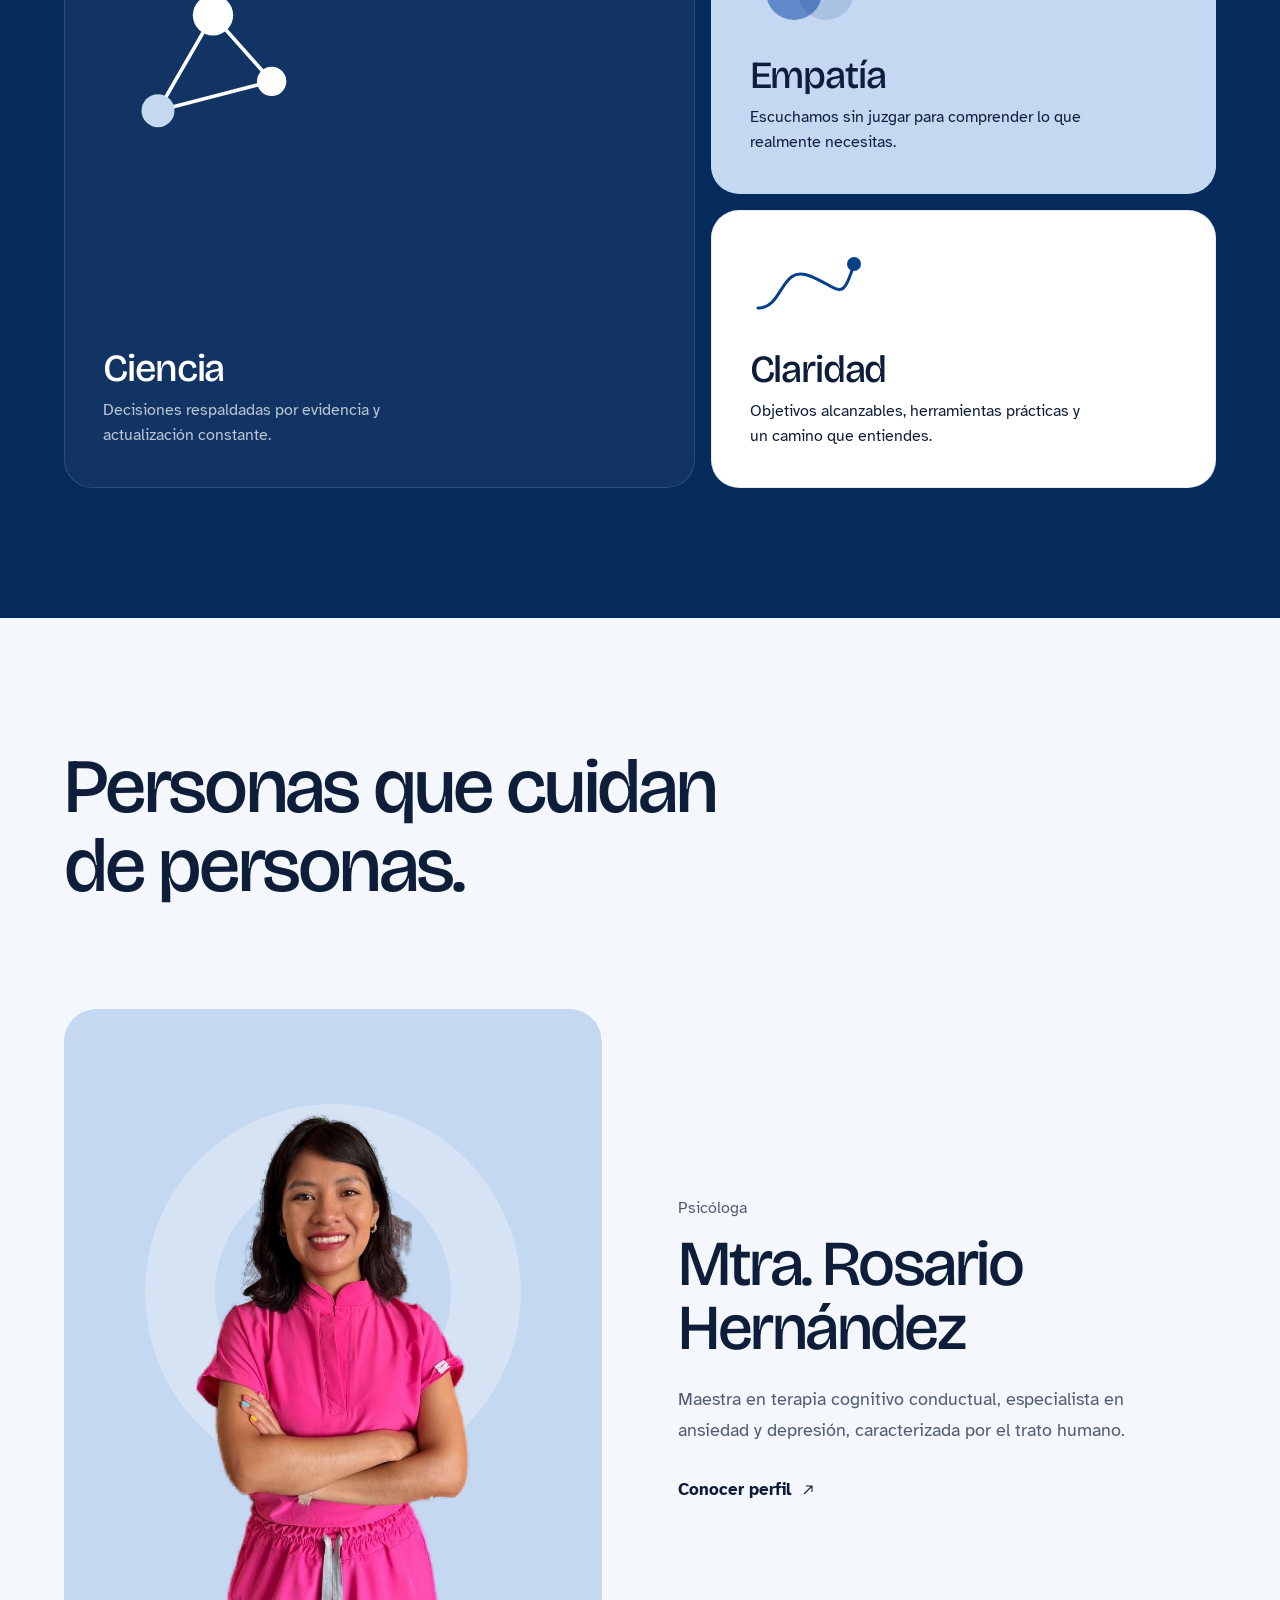
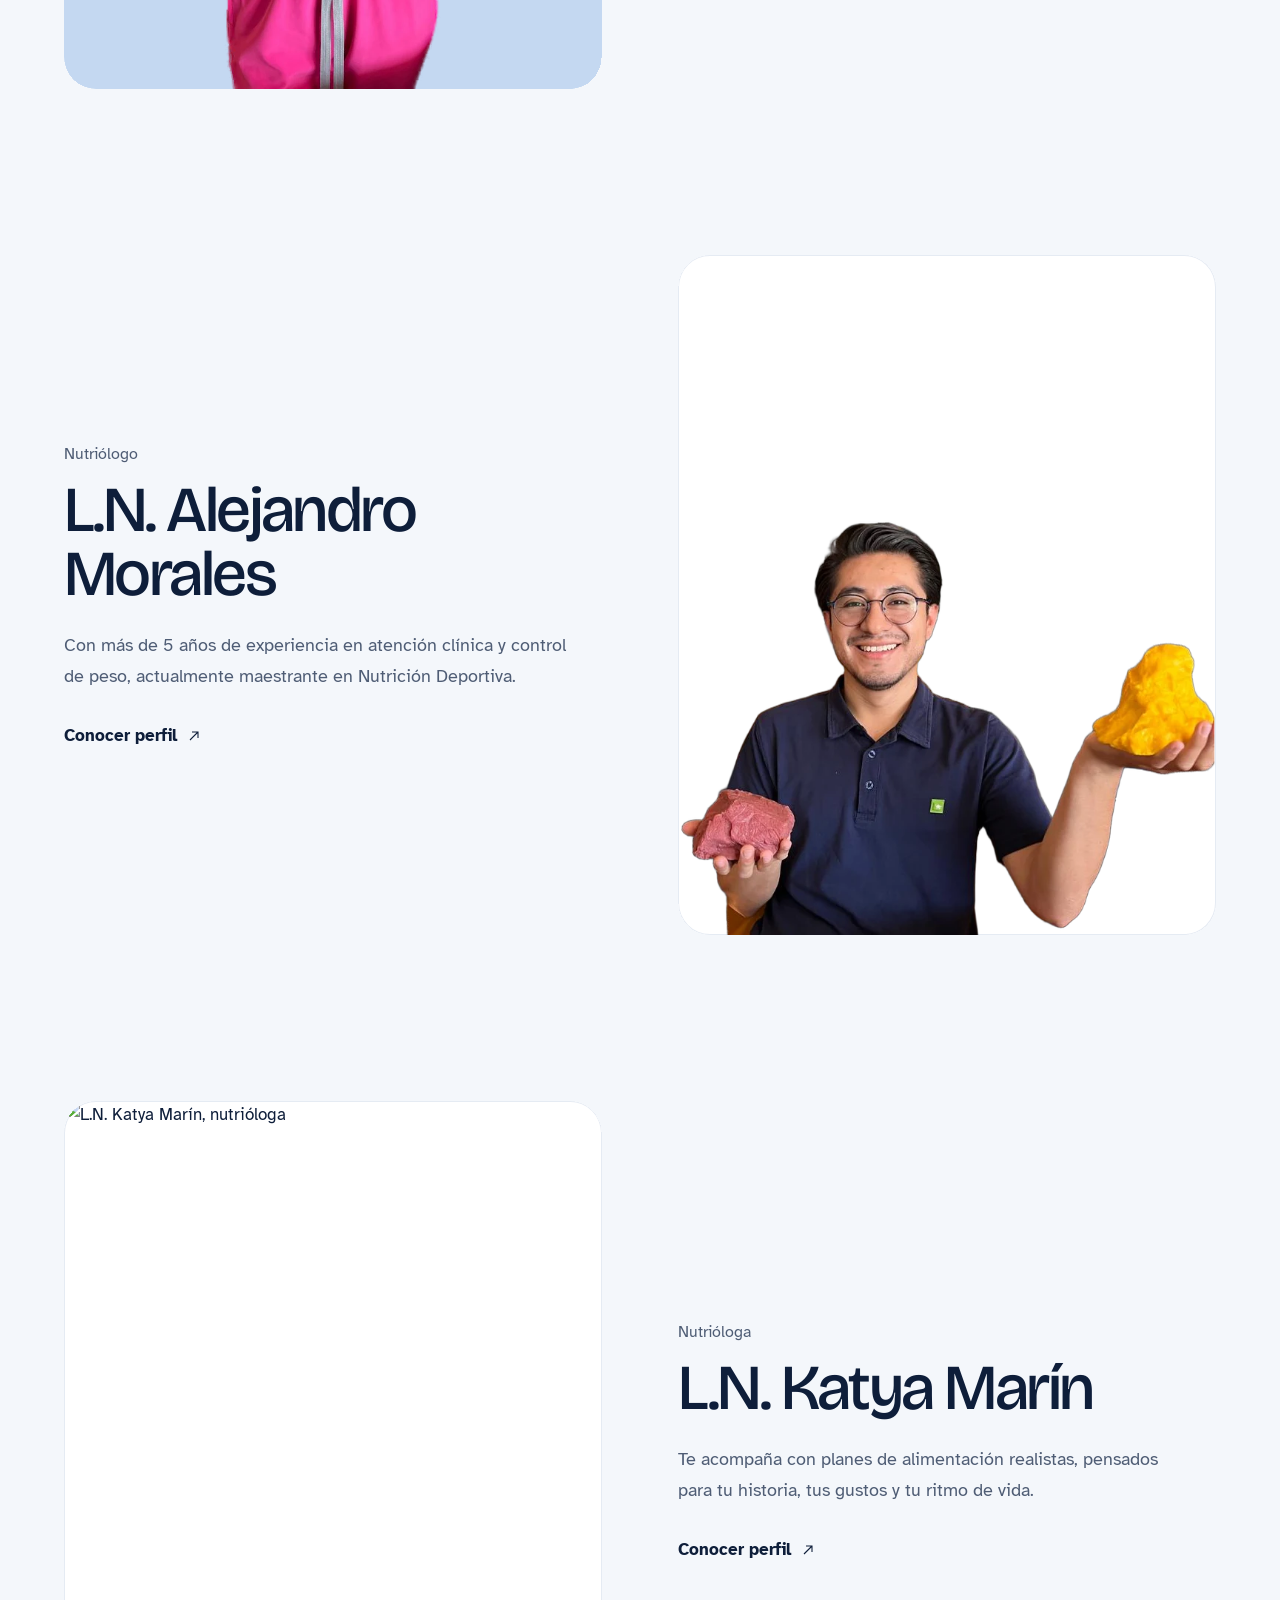
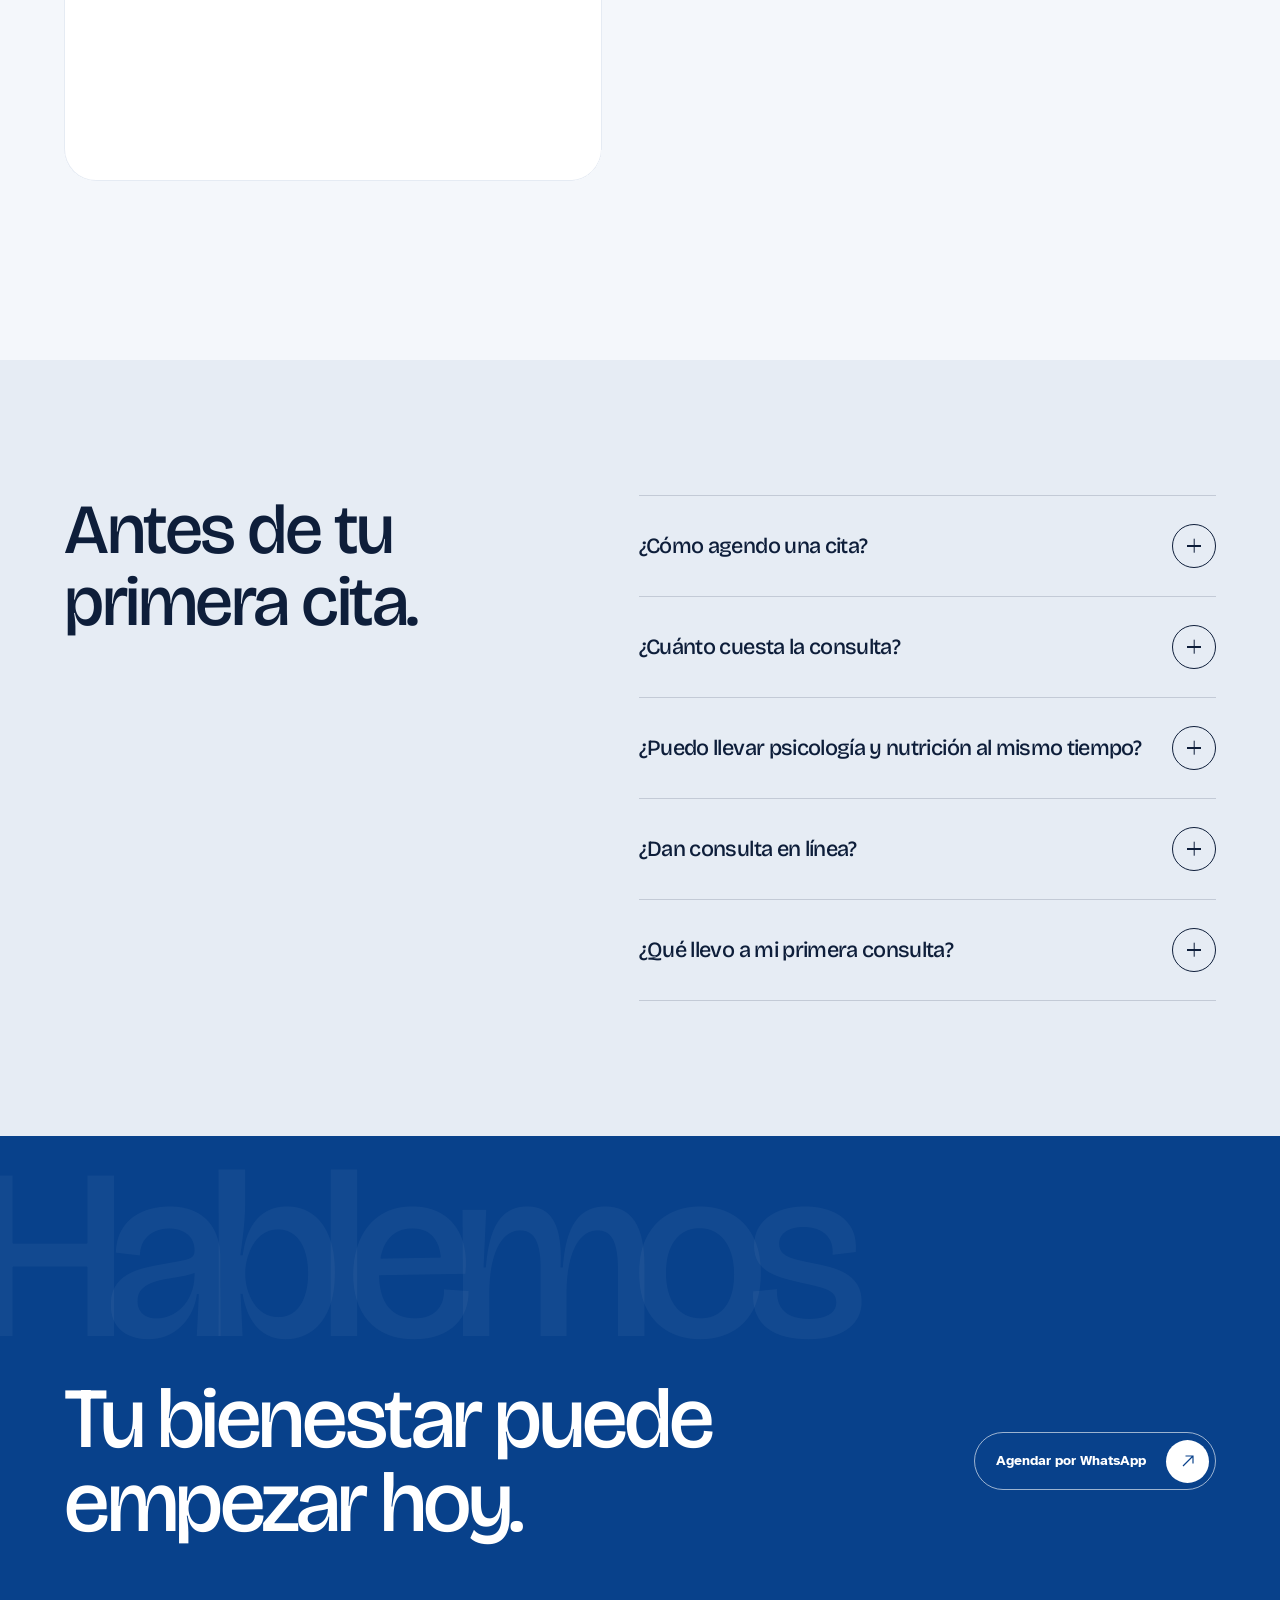
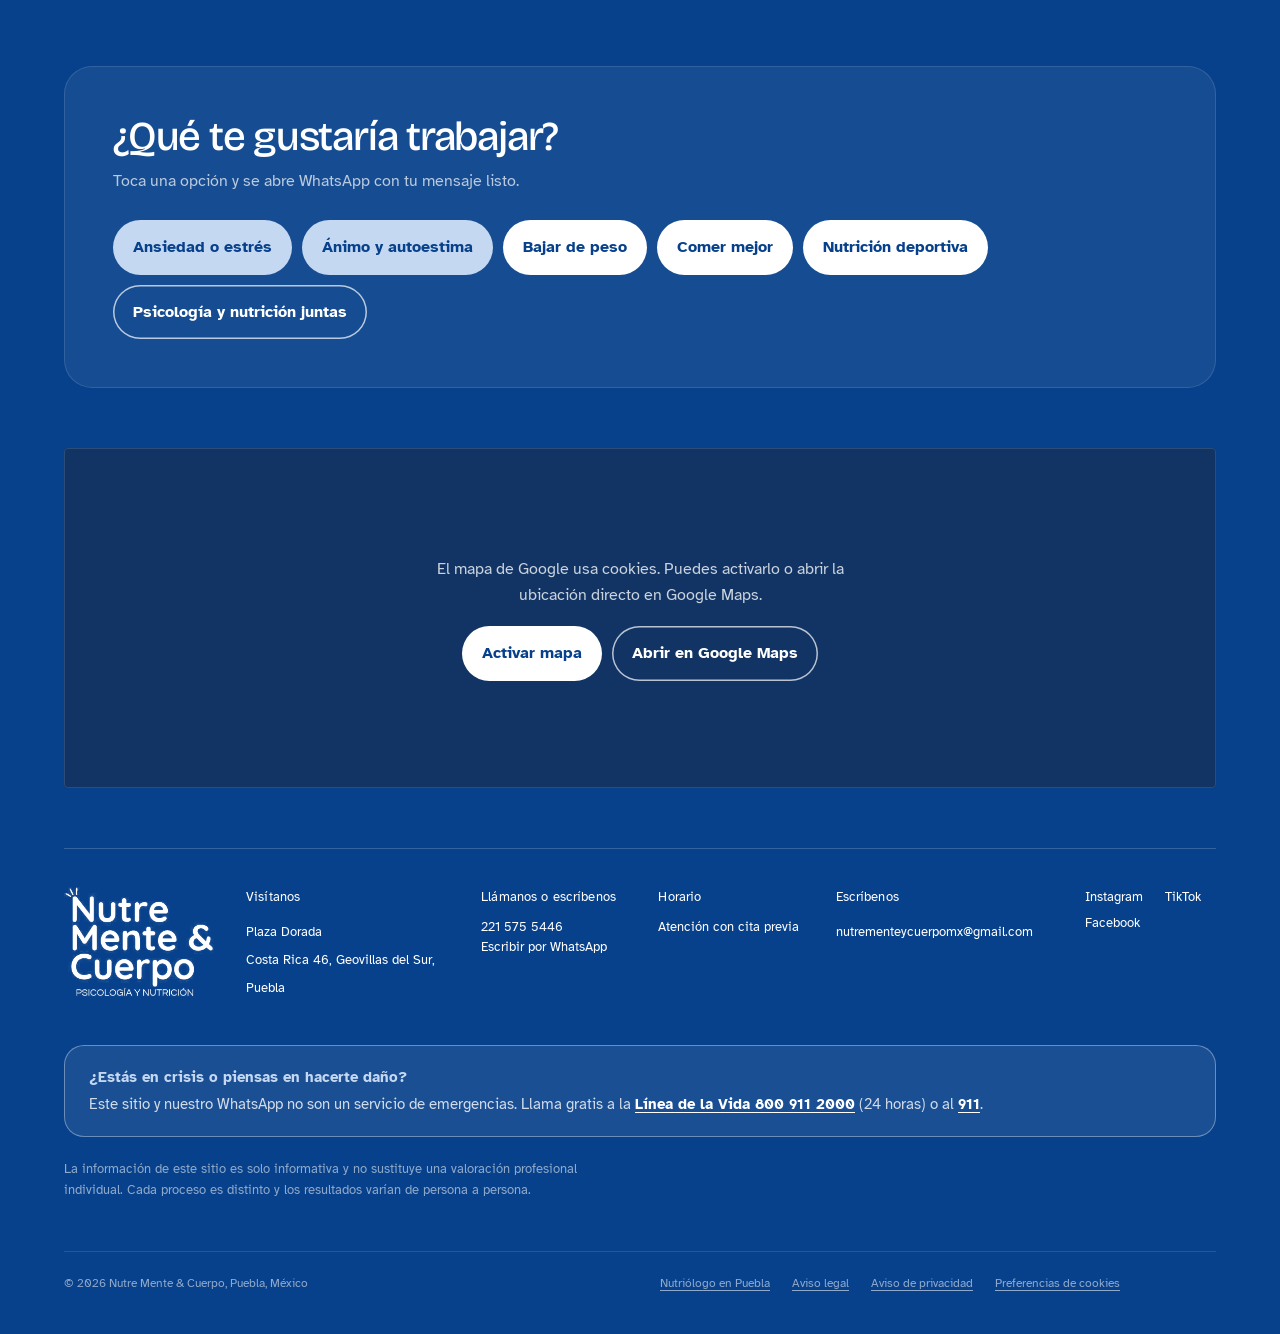
==== commit f7effbfa: "La bienvenida aparece cada vez que se carga o recarga el inicio Co-Authored-By: Claude Opus 5.5 <nor" ====
--- a/index.html
+++ b/index.html
@@ -577,6 +577,6 @@
     <script src="https://cdnjs.cloudflare.com/ajax/libs/gsap/3.12.5/ScrollTrigger.min.js"></script>
     <script src="https://cdn.jsdelivr.net/npm/lenis@1.1.13/dist/lenis.min.js"></script>
     <script src="main.js?v=20261006u"></script>
-    <script src="areas.js?v=20261126d"></script>
+    <script src="areas.js?v=20261126e"></script>
     </body>
 </html>
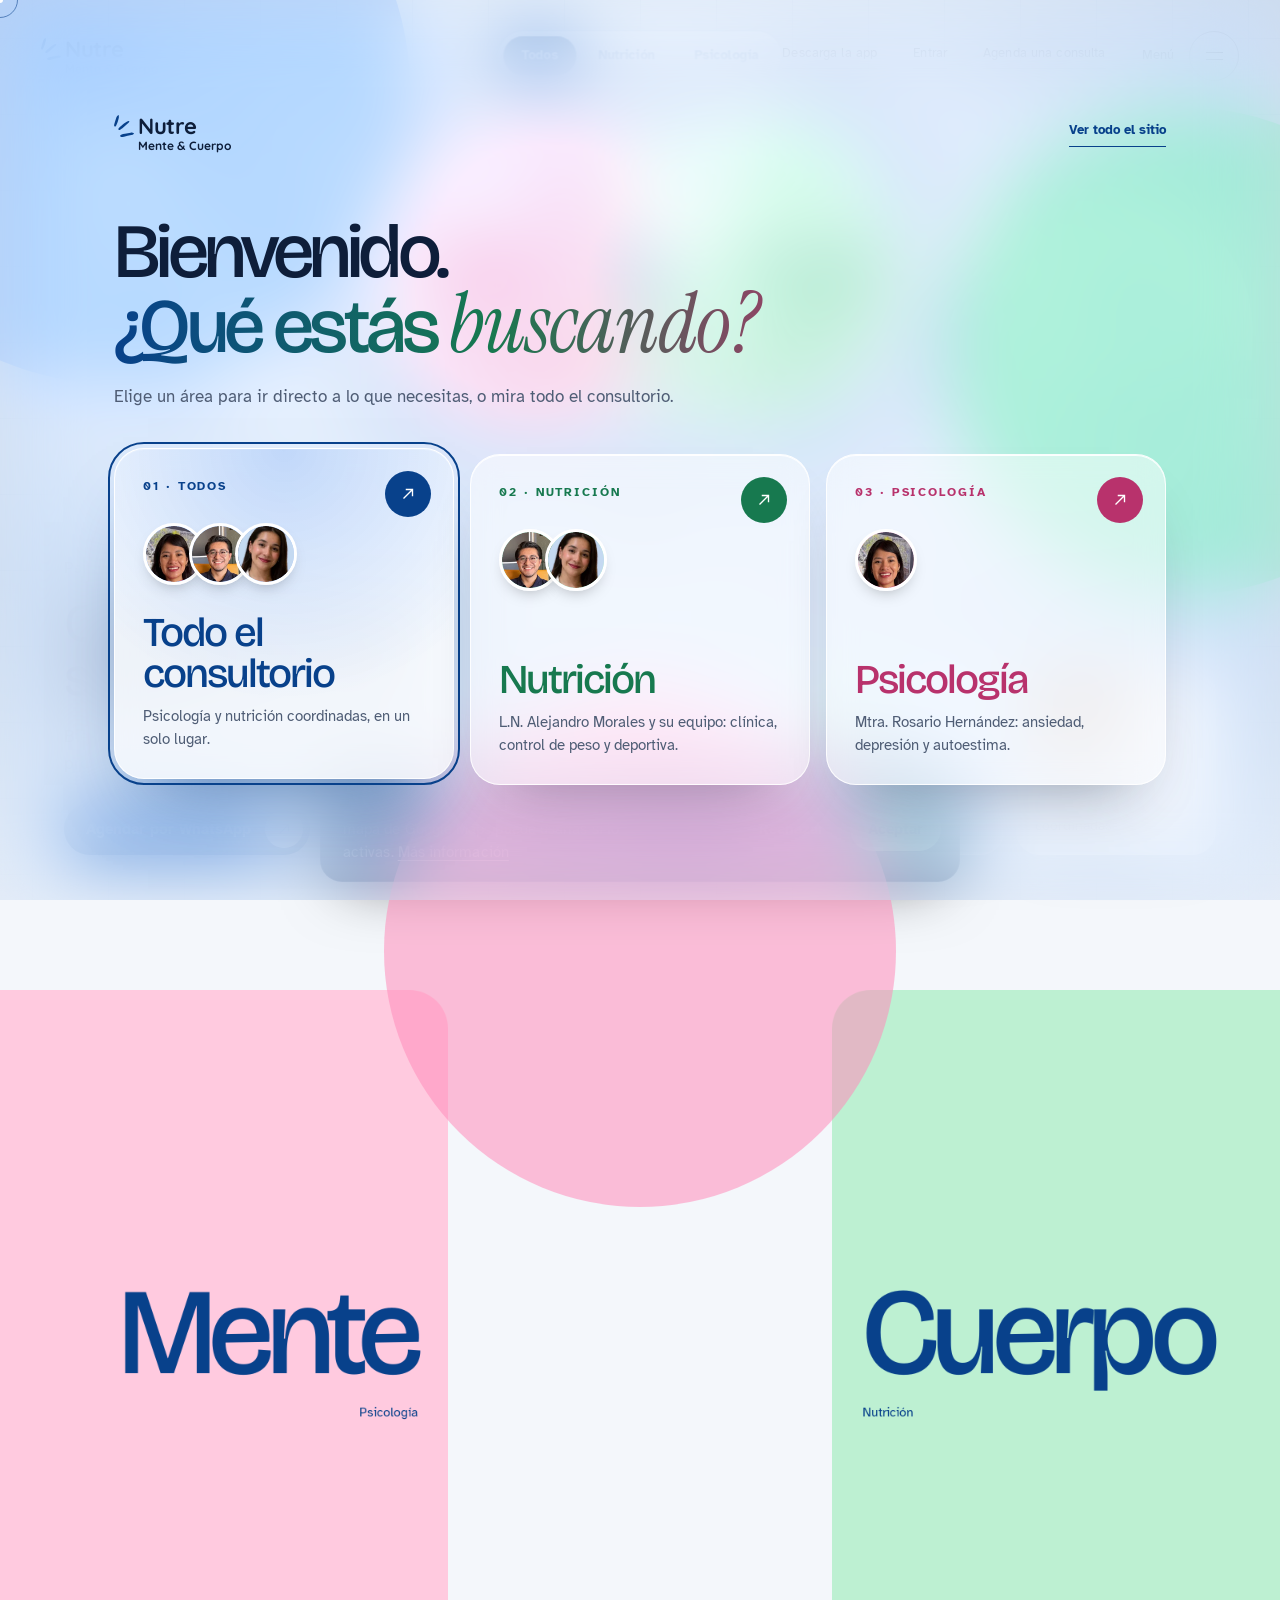
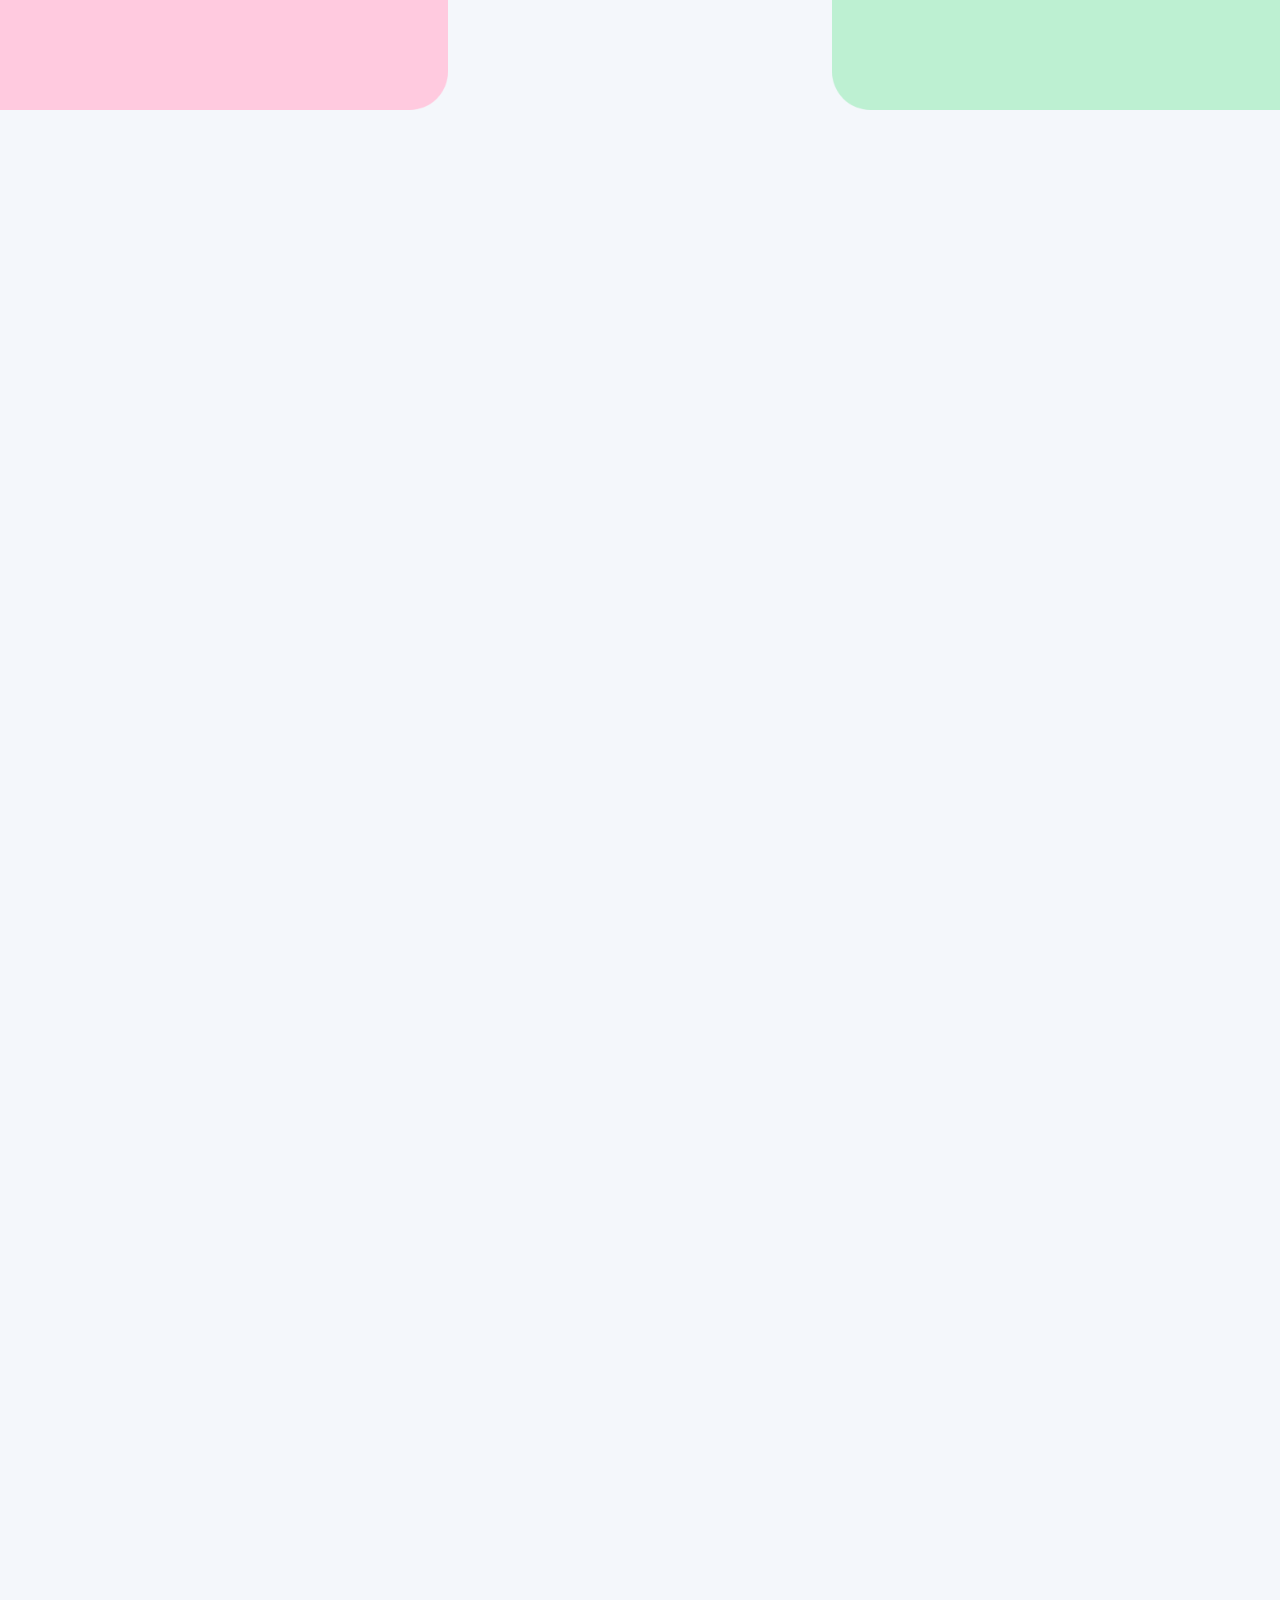
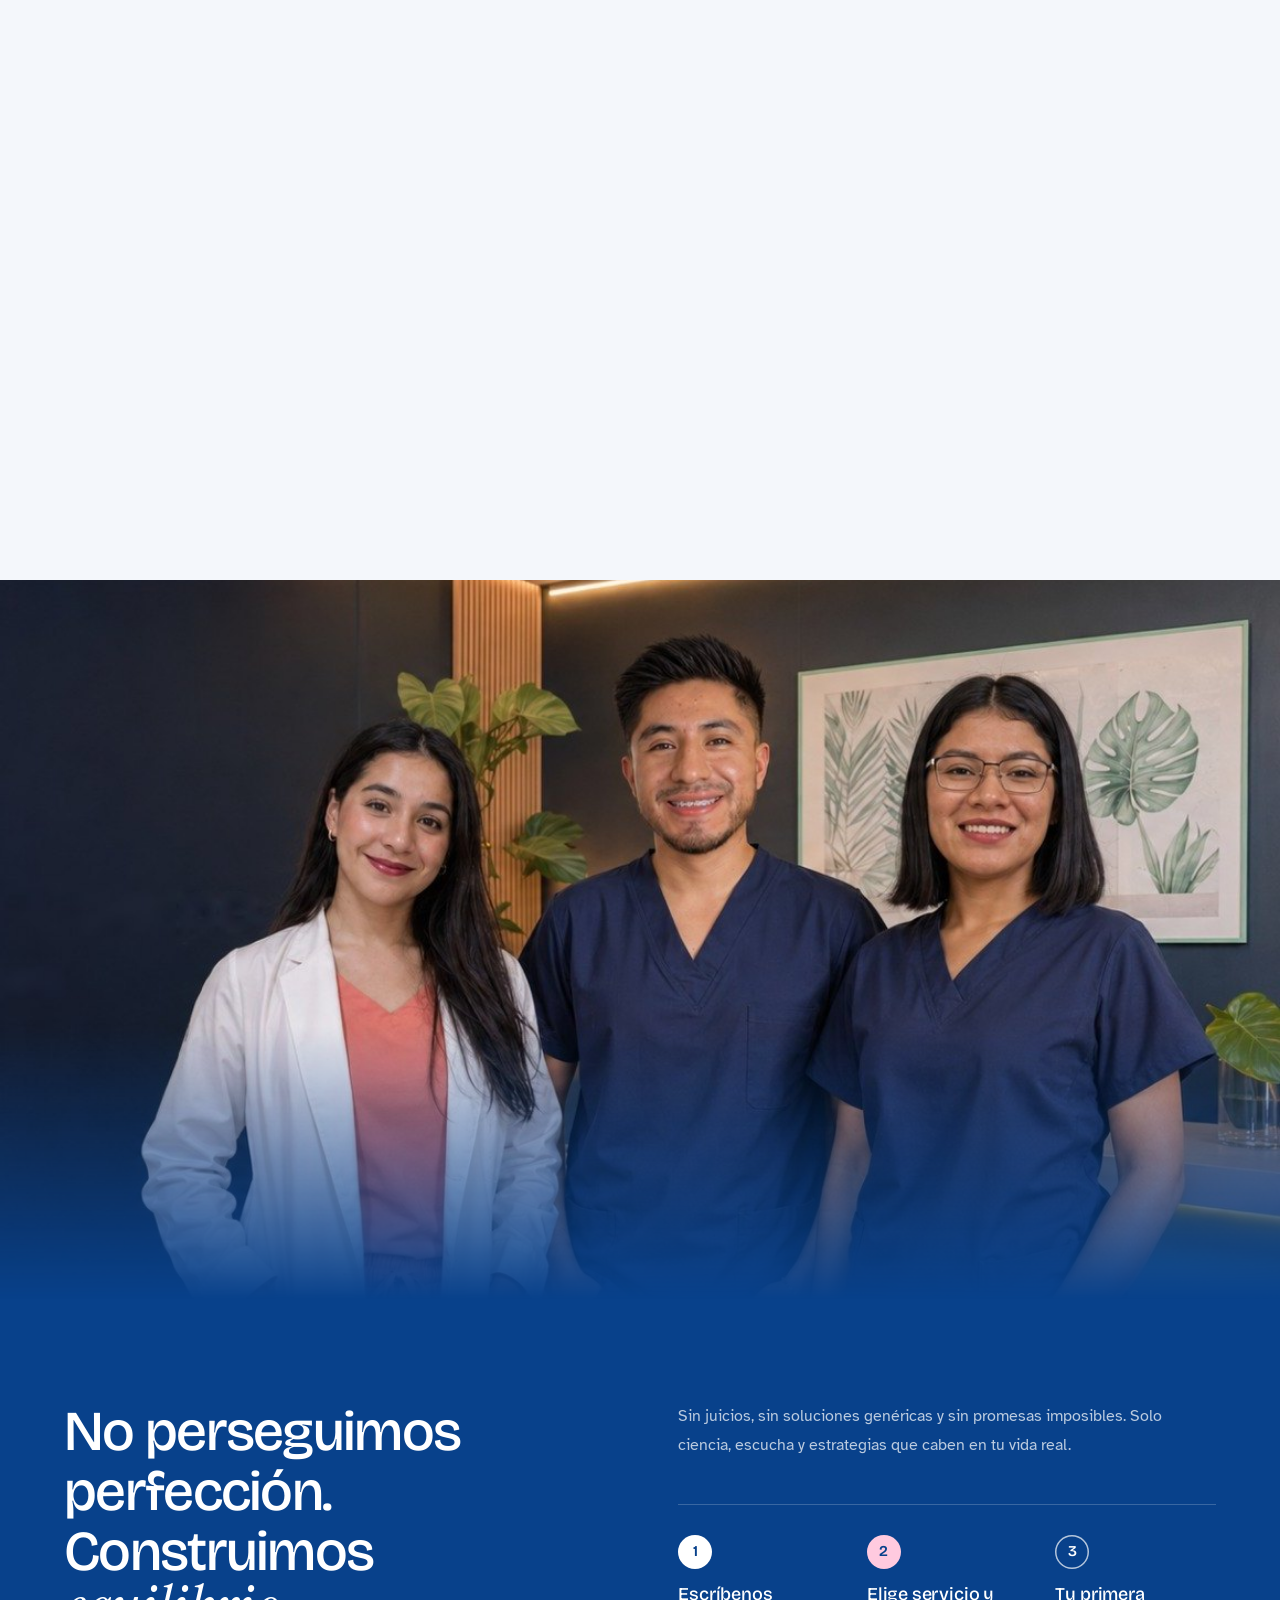
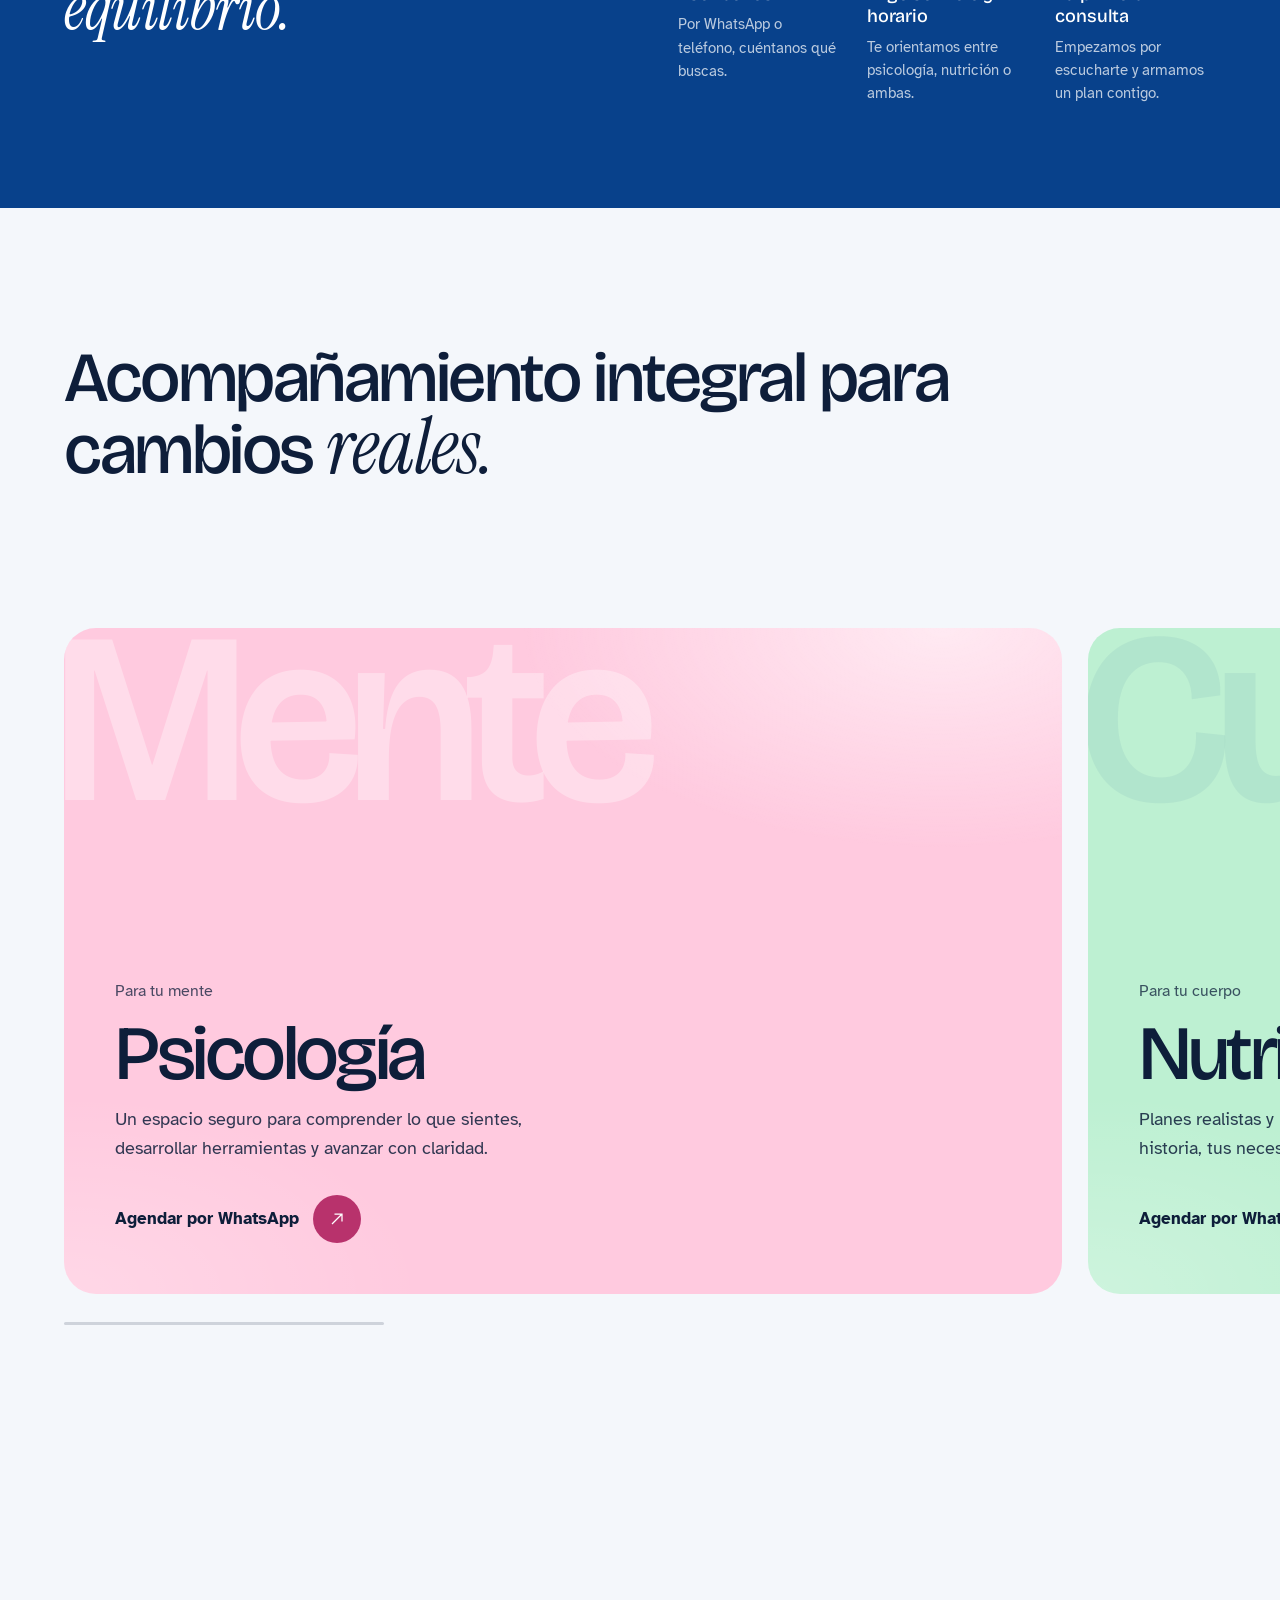
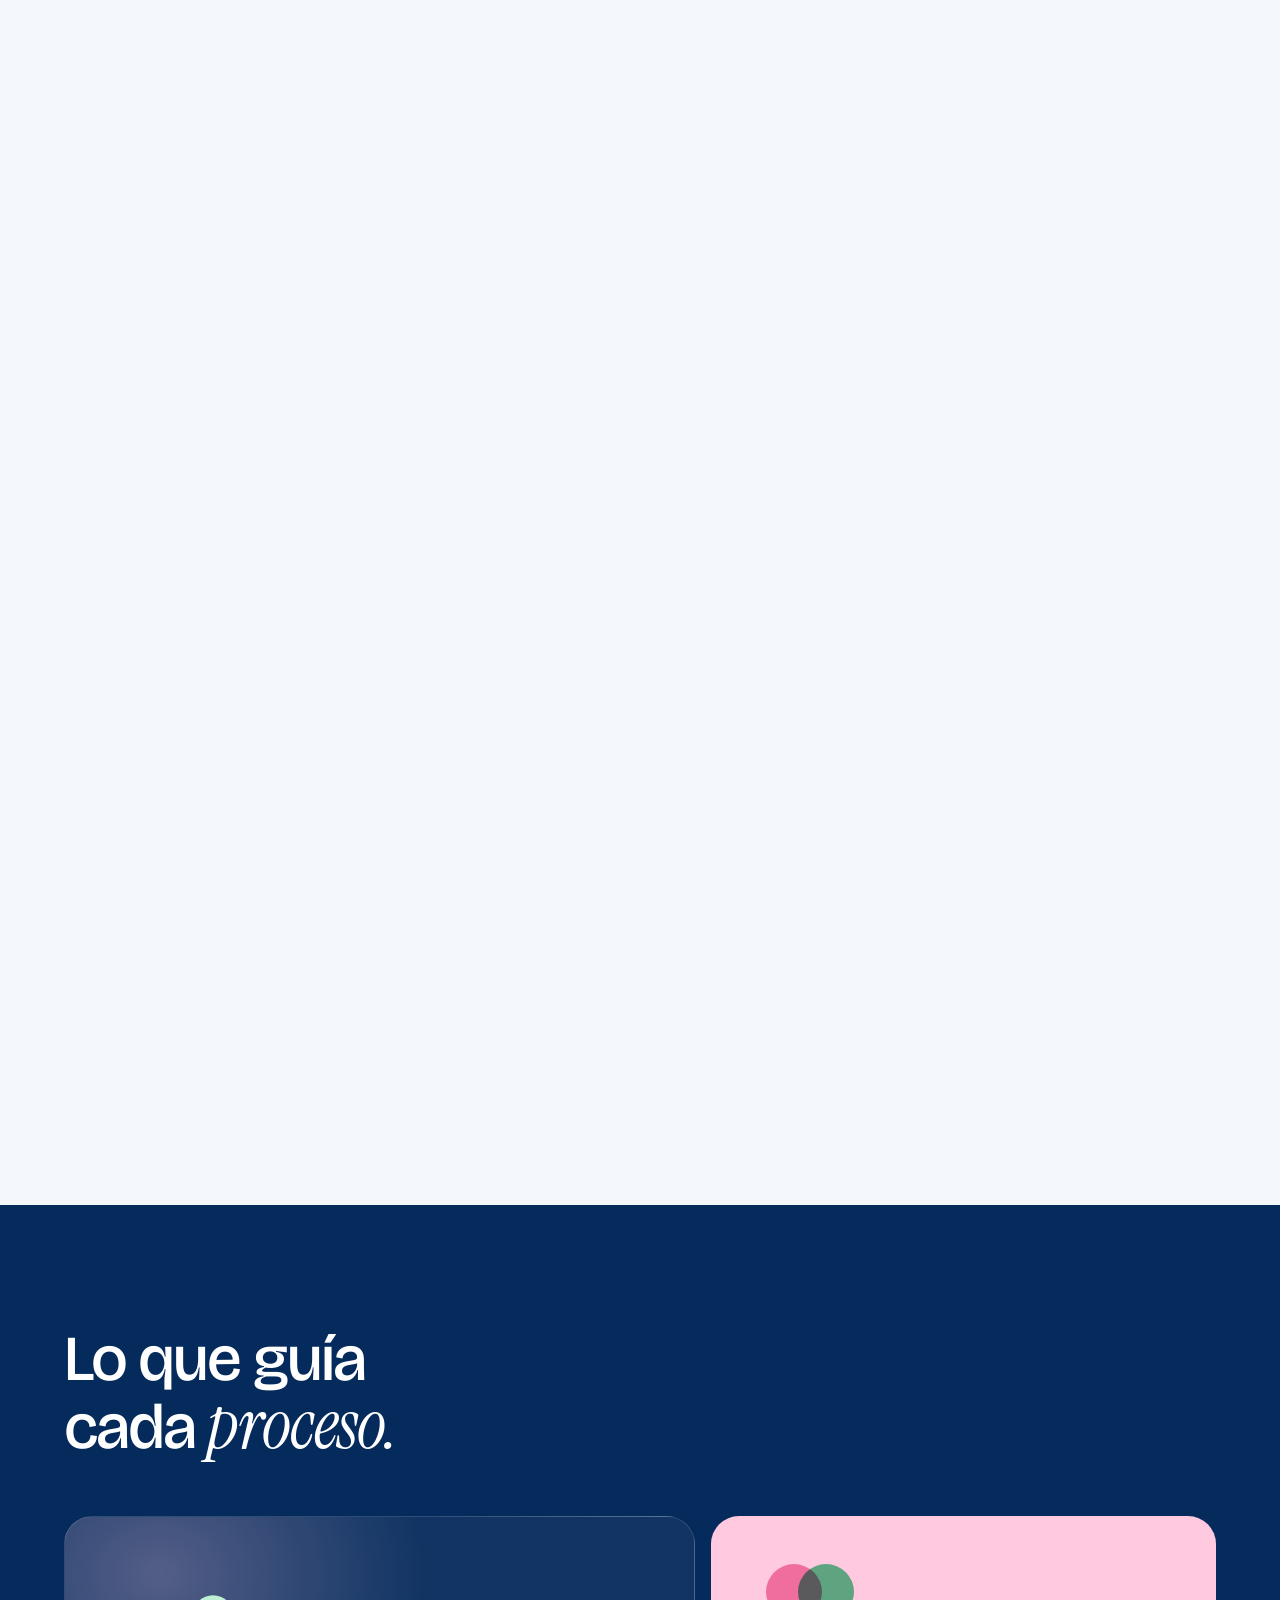
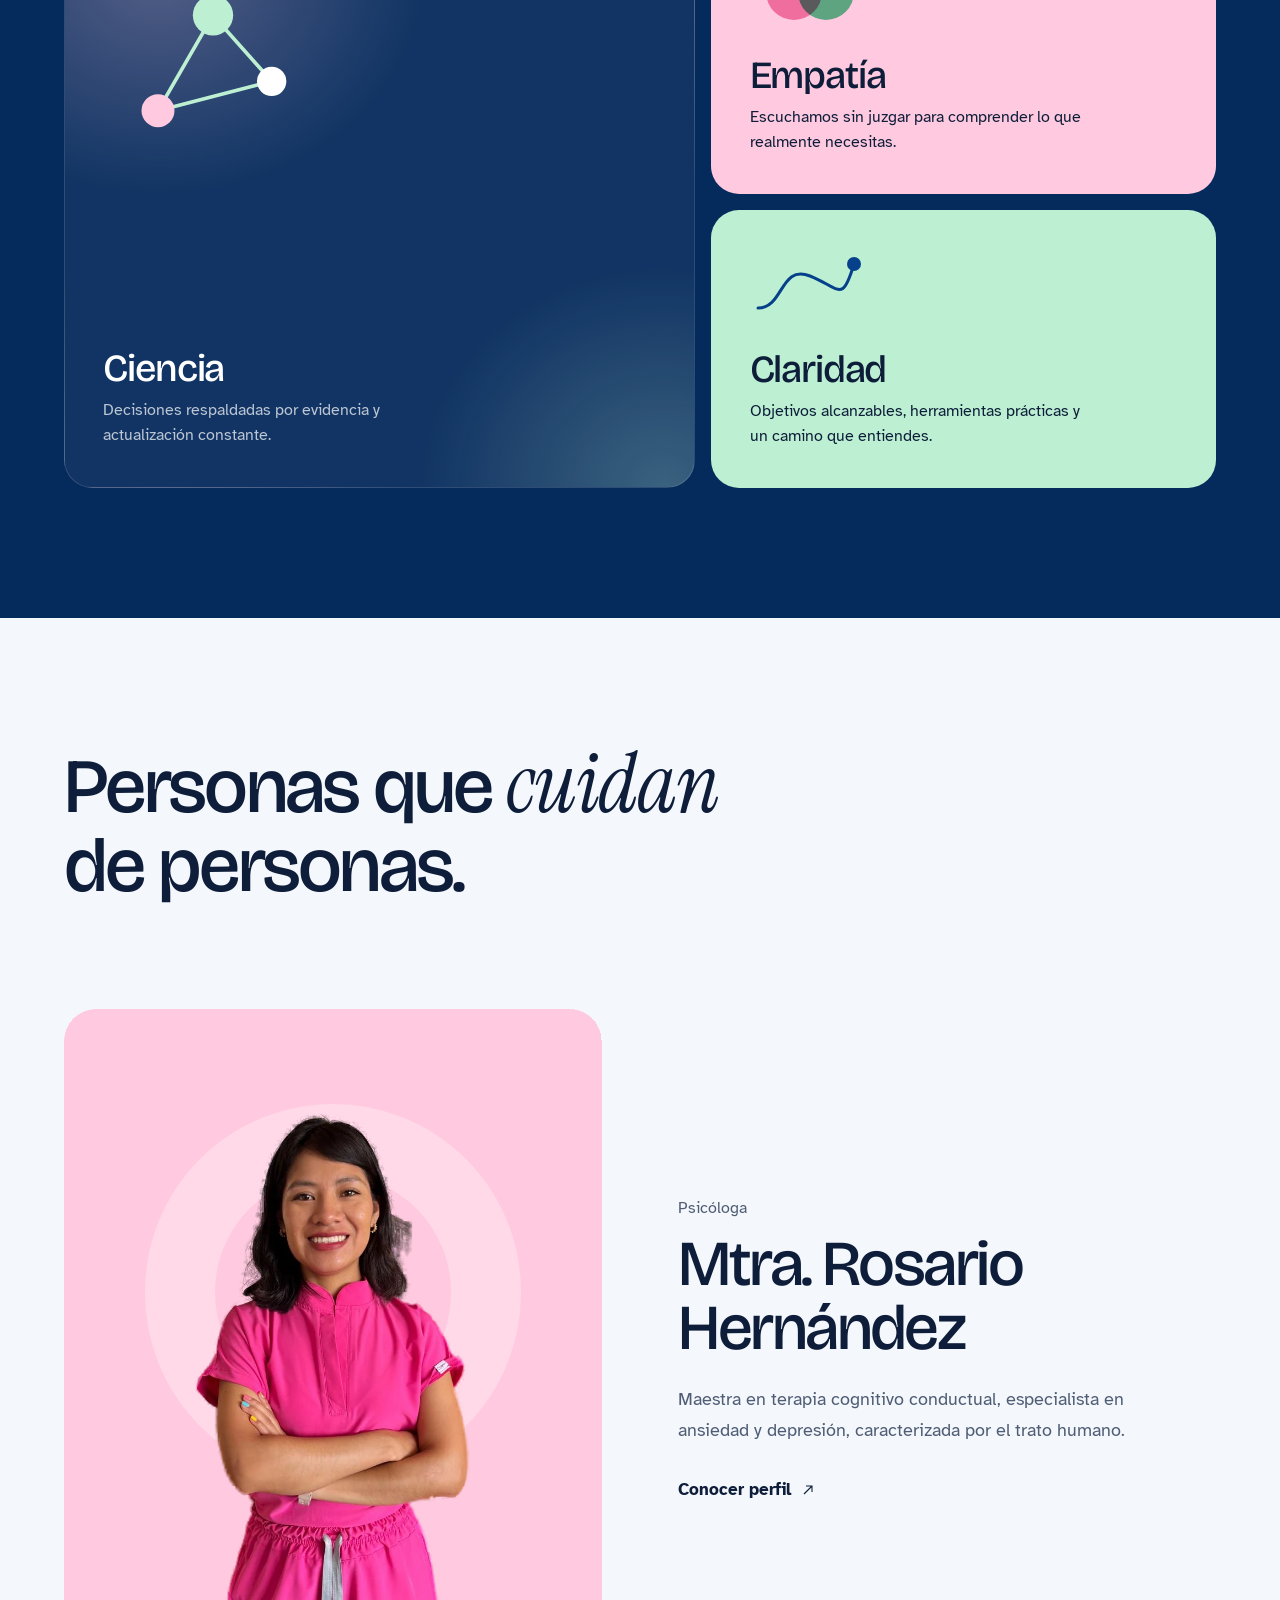
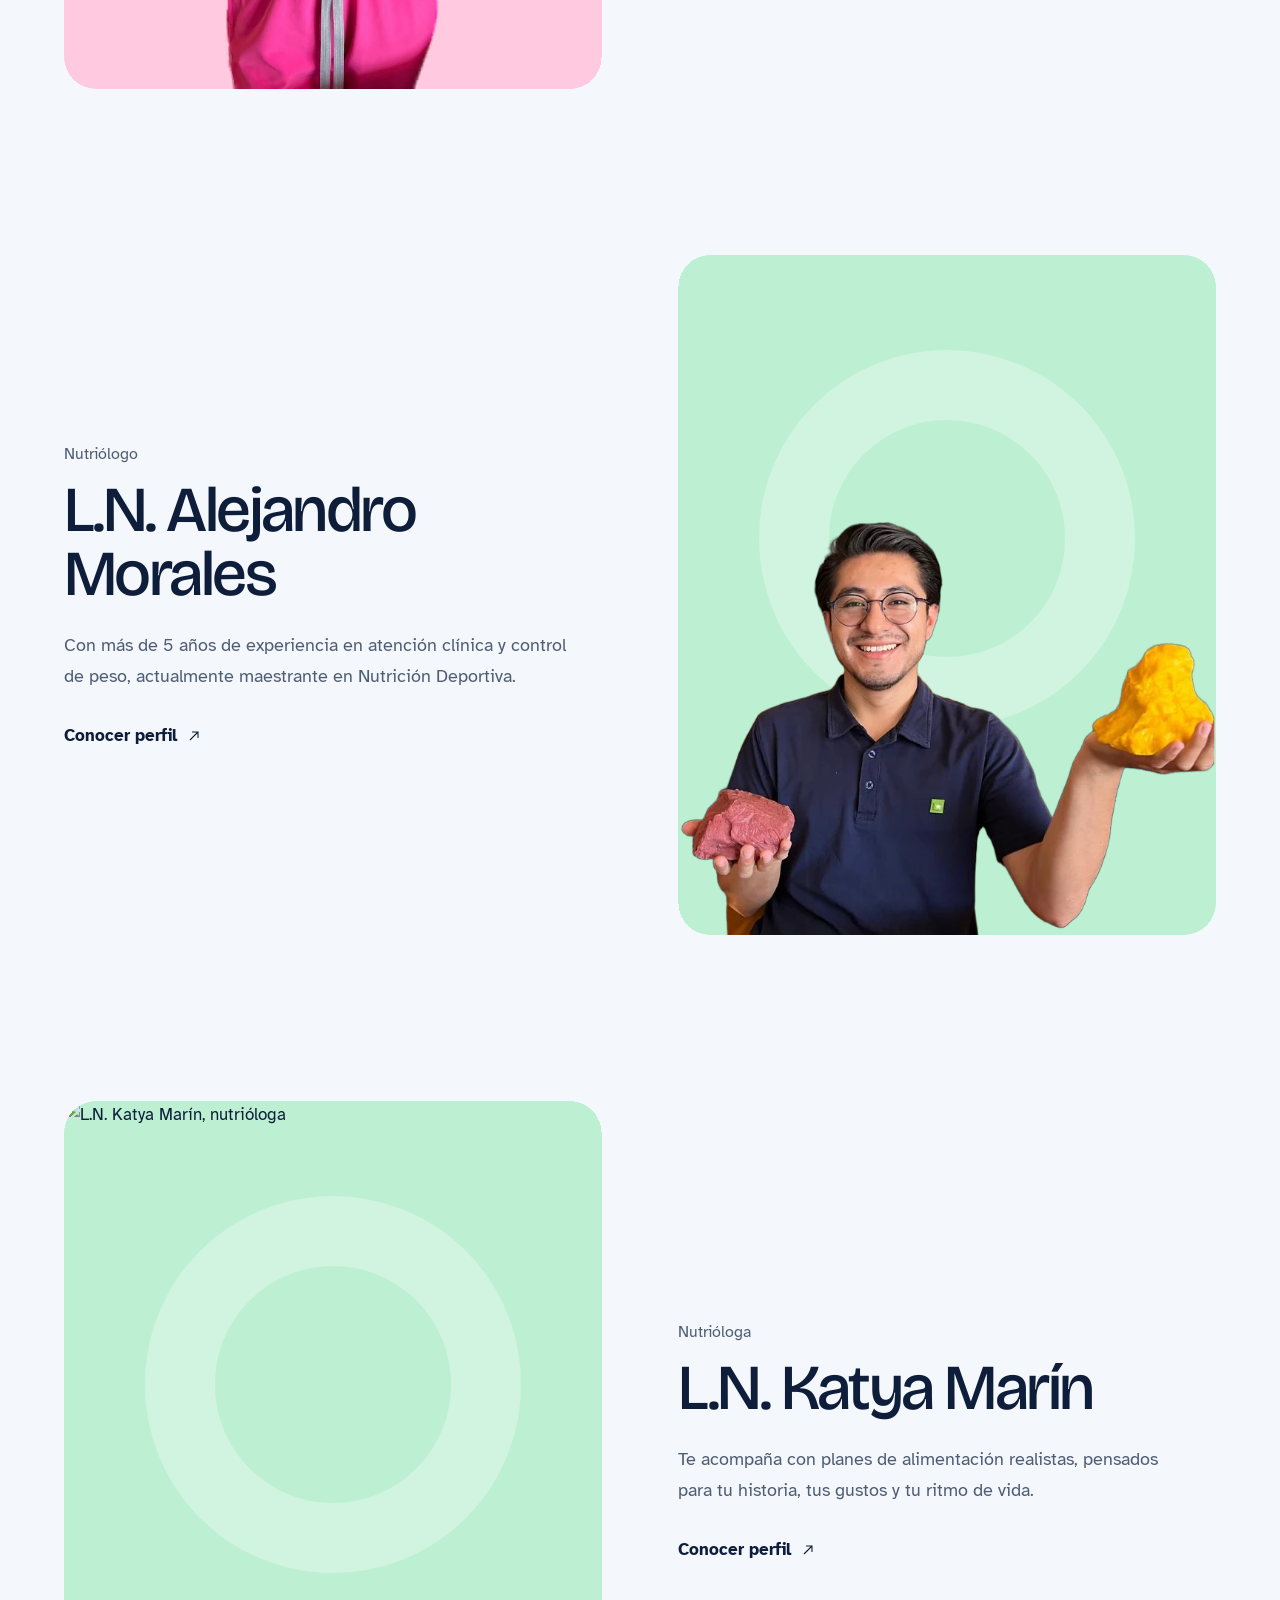
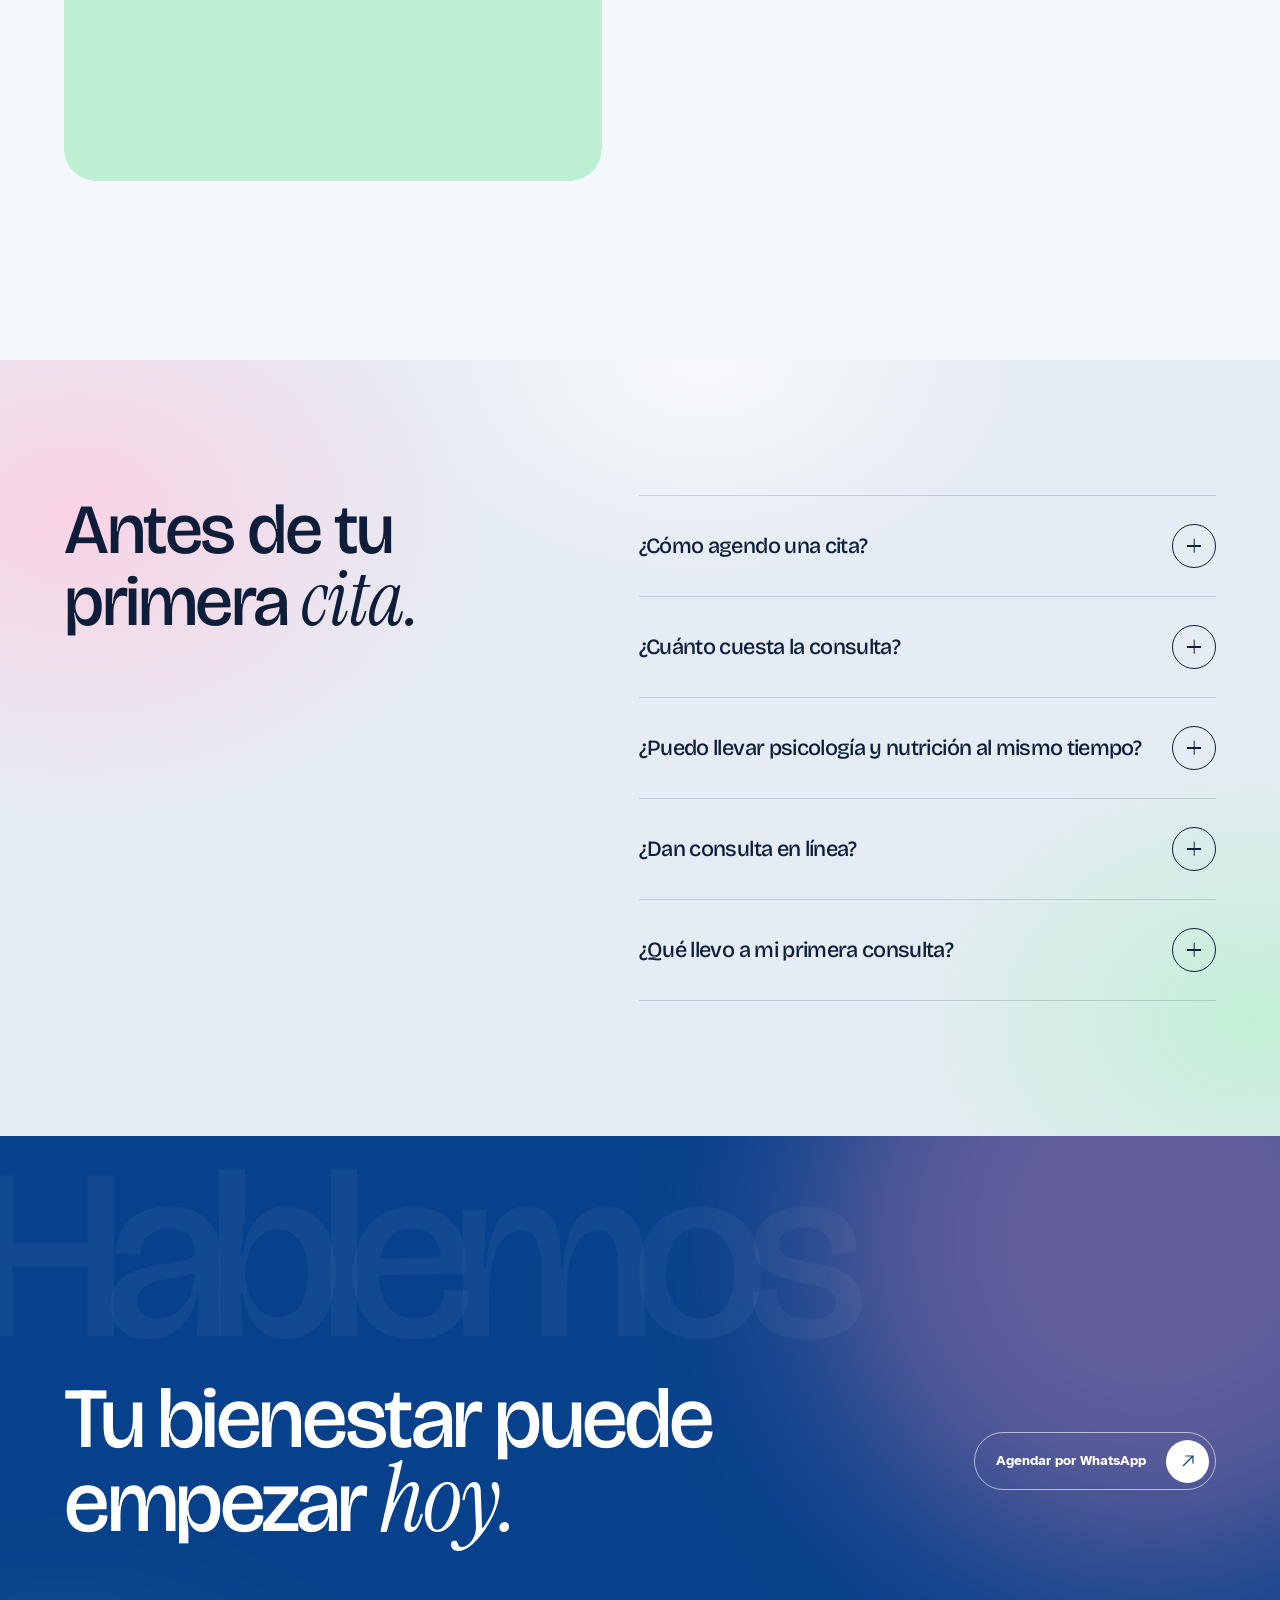
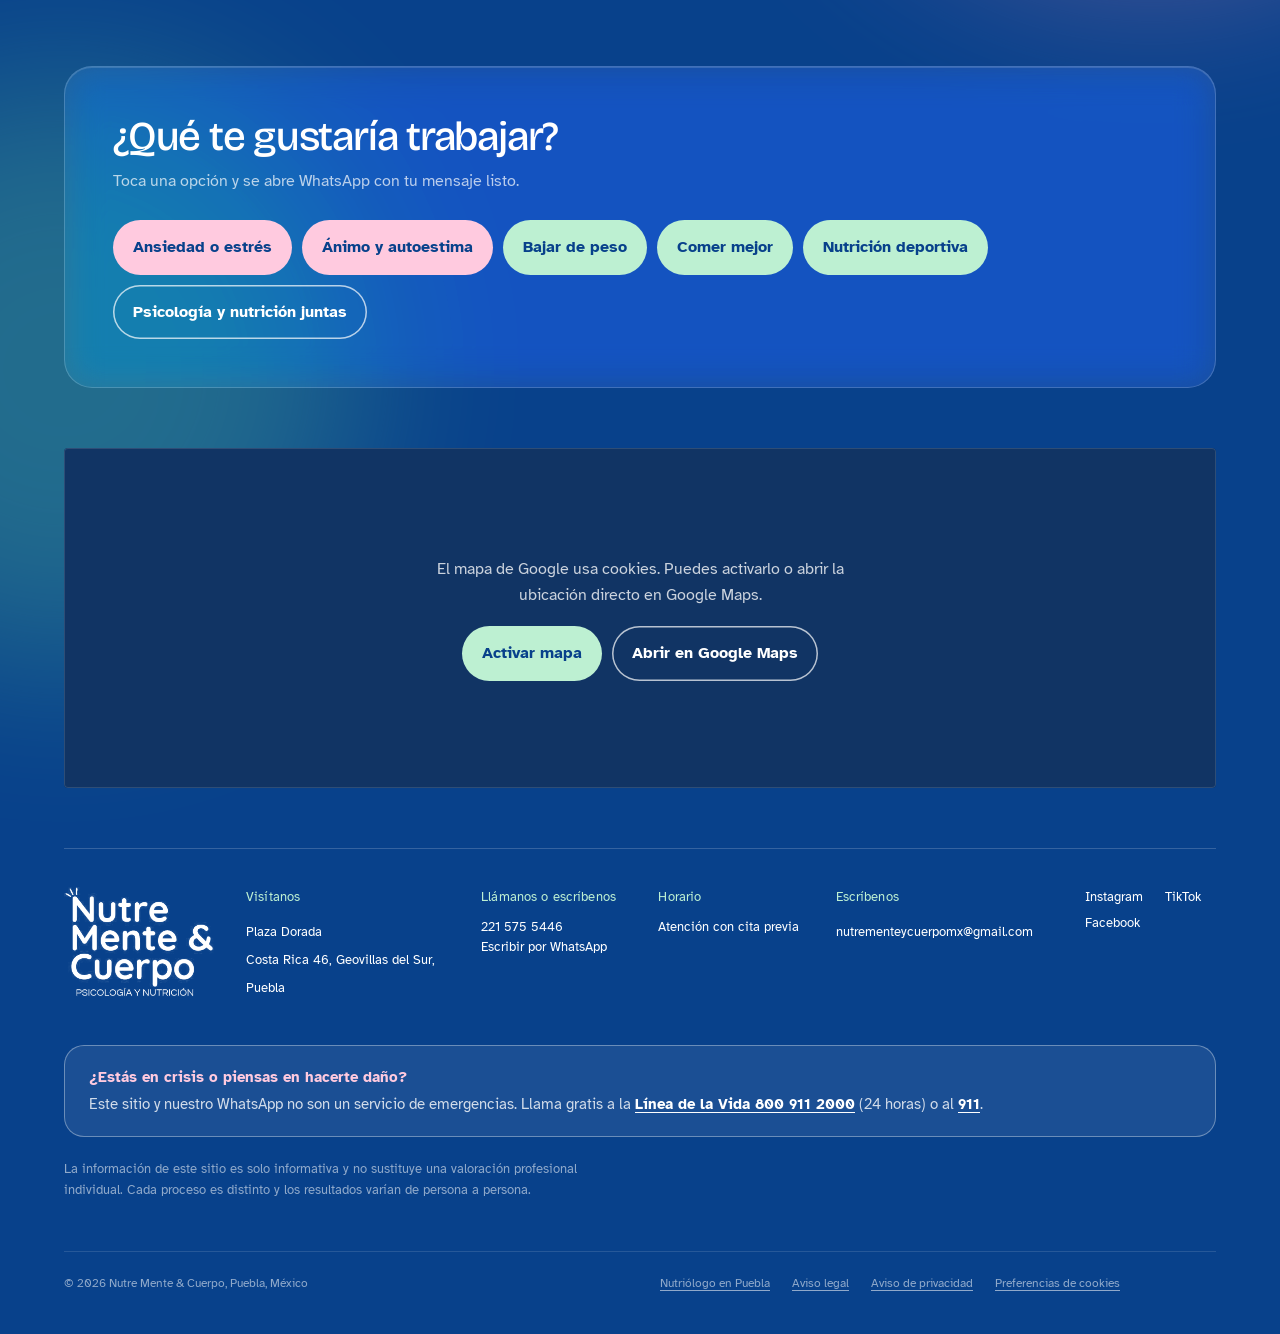
==== commit 2c824075: "Sitio unificado: Mente rosa y Cuerpo verde en todo el inicio, cristal y auroras en Preguntas y Conta" ====
--- a/index.html
+++ b/index.html
@@ -22,9 +22,9 @@
 
     <link rel="preconnect" href="https://fonts.googleapis.com" />
     <link rel="preconnect" href="https://fonts.gstatic.com" crossorigin />
-    <link rel="stylesheet" href="https://fonts.googleapis.com/css2?family=Atkinson+Hyperlegible:ital,wght@0,400;0,700;1,400&family=Bricolage+Grotesque:opsz,wght@12..96,400..700&family=Quicksand:wght@500;700&display=swap" />
+    <link rel="stylesheet" href="https://fonts.googleapis.com/css2?family=Atkinson+Hyperlegible:ital,wght@0,400;0,700;1,400&family=Bricolage+Grotesque:opsz,wght@12..96,400..700&family=Quicksand:wght@500;700&family=Instrument+Serif:ital@1&display=swap" />
     <link rel="stylesheet" href="styles.css?v=20261006u" />
-    <link rel="stylesheet" href="areas.css?v=20261126d" />
+    <link rel="stylesheet" href="areas.css?v=20261126f" />
     <script>
       // Pantalla de carga: solo la primera vez por visita y si no se pidió reducir movimiento
       (function () {
@@ -191,7 +191,7 @@
               <div class="hero-kicker">Psicología y nutrición en Puebla</div>
               <h1 class="focus-title hero-title">
                 Cuidamos lo que
-                <span>sostiene tu vida.</span>
+                <span>sostiene tu <em class="serif">vida.</em></span>
               </h1>
               <p class="hero-lead">Bienestar físico y emocional desde un enfoque humano, profesional y profundamente personal.</p>
               <div class="hero-actions">
@@ -234,7 +234,7 @@
             <div class="fusion-half fusion-mind" aria-hidden="true"><span>Mente</span><small>Psicología</small></div>
             <div class="fusion-half fusion-body" aria-hidden="true"><span>Cuerpo</span><small>Nutrición</small></div>
             <div class="fusion-core">
-              <h2 class="fusion-title">Mente y cuerpo no viven separados. Tu bienestar tampoco debería.</h2>
+              <h2 class="fusion-title">Mente y cuerpo no viven separados. Tu bienestar <em class="serif">tampoco</em> debería.</h2>
               <p>
                 En Nutre Mente &amp; Cuerpo entendemos la salud como un todo. Escuchamos tu
                 historia y unimos psicología y nutrición para crear un proceso que realmente
@@ -256,7 +256,7 @@
                         <h2 class="focus-title manifesto-title">
               No perseguimos perfección.
               <br />
-              Construimos equilibrio.
+              Construimos <em class="serif">equilibrio.</em>
             </h2>
             <p>
               Sin juicios, sin soluciones genéricas y sin promesas imposibles. Solo ciencia,
@@ -274,7 +274,7 @@
           <div class="services-head reveal">
             <h2 class="focus-title section-heading">
               Acompañamiento integral
-              <span>para cambios reales.</span>
+              <span>para cambios <em class="serif">reales.</em></span>
             </h2>
           </div>
           <div class="hs">
@@ -318,7 +318,7 @@
           <div class="principles-grid">
             <h2 class="focus-title principles-title reveal">
               Lo que guía
-              <span>cada proceso.</span>
+              <span>cada <em class="serif">proceso.</em></span>
             </h2>
             <div class="bento">
               <article class="bento-card bento-ciencia">
@@ -350,7 +350,7 @@
 
         <section class="team" id="equipo">
           <h2 class="focus-title team-heading reveal">
-            Personas que cuidan
+            Personas que <em class="serif">cuidan</em>
             <span>de personas.</span>
           </h2>
           <div class="team-stories">
@@ -420,7 +420,7 @@
             <div class="faq-head reveal">
               <h2 class="focus-title section-heading">
                 Antes de tu
-                <span>primera cita.</span>
+                <span>primera <em class="serif">cita.</em></span>
               </h2>
             </div>
             <div class="faq-list">
@@ -452,7 +452,7 @@
           <div class="contact-watermark">Hablemos</div>
           <div class="contact-inner reveal">
             <div>
-                            <div class="focus-title">Tu bienestar puede empezar hoy.</div>
+                            <div class="focus-title">Tu bienestar puede empezar <em class="serif">hoy.</em></div>
             </div>
             <a class="pill-link pill-light js-wa" href="#" target="_blank" rel="noreferrer">
               <span>Agendar por WhatsApp</span>
@@ -540,7 +540,7 @@
             </span>
             <button class="area-gate-skip" type="button" data-gate-close>Ver todo el sitio</button>
           </div>
-          <h2 id="gate-title">Bienvenido. <span>¿Qué estás buscando?</span></h2>
+          <h2 id="gate-title">Bienvenido. <span>¿Qué estás <em class="serif">buscando?</em></span></h2>
           <p class="area-gate-lead">Elige un área para ir directo a lo que necesitas, o mira todo el consultorio.</p>
           <div class="area-gate-grid">
             <button class="gate-card is-all" type="button" data-gate-close>
@@ -577,6 +577,6 @@
     <script src="https://cdnjs.cloudflare.com/ajax/libs/gsap/3.12.5/ScrollTrigger.min.js"></script>
     <script src="https://cdn.jsdelivr.net/npm/lenis@1.1.13/dist/lenis.min.js"></script>
     <script src="main.js?v=20261006u"></script>
-    <script src="areas.js?v=20261126e"></script>
+    <script src="areas.js?v=20261126f"></script>
     </body>
 </html>
--- a/areas.css
+++ b/areas.css
@@ -455,3 +455,74 @@
 .ar-person-img img { top: -30px; height: calc(100% + 60px); }
 .ar-sec.bg-mesh { padding-bottom: clamp(80px, 8vw, 140px); }
 .ar-sec.bg-mesh::before { -webkit-mask-image: linear-gradient(#000 65%, transparent); mask-image: linear-gradient(#000 65%, transparent); }
+
+/* =========================================================
+   Paleta unificada en todo el sitio
+   Mente / Psicología = rosa · Cuerpo / Nutrición = verde · Azul = marca y "Todos"
+   (el inicio usa estos tonos pastel con texto oscuro encima; el vidrio WebGL
+   del hero también los lee)
+   ========================================================= */
+:root {
+  --mente: #ffcadf;
+  --mente-soft: #ffe8f1;
+  --mente-deep: #f08bb4;
+  --cuerpo: #bdf0d2;
+  --cuerpo-soft: #e5f8ec;
+  --cuerpo-deep: #5fcf94;
+  --sage: var(--mente);
+}
+.hv-word-mente, .hv-sub-mente { fill: var(--c-psi); }
+.hv-word-cuerpo, .hv-sub-cuerpo { fill: var(--c-nutri); }
+.tone-cuerpo, .story[data-tone="cuerpo"] .story-visual, .bento-claridad, .fusion-body { box-shadow: none; }
+
+/* =========================================================
+   Cursiva editorial: una palabra clave por título
+   ========================================================= */
+.serif { font-family: "Instrument Serif", Georgia, "Times New Roman", serif; font-style: italic; font-weight: 400; font-size: 1.1em; line-height: 0; letter-spacing: -.015em; }
+.ar-statement em .w { font-family: "Instrument Serif", Georgia, serif; font-style: italic; font-weight: 400; font-size: 1.1em; letter-spacing: -.015em; }
+.area-gate h2 .serif { padding-right: .06em; }
+
+/* =========================================================
+   Inicio: mismo lenguaje de cristal y auroras que las áreas
+   ========================================================= */
+/* Pestañas sobre la barra oscura (al bajar o con el menú abierto) */
+.topbar.is-floating .area-tabs, body.menu-open .topbar .area-tabs { background: rgba(255,255,255,.1); border-color: rgba(255,255,255,.22); box-shadow: none; }
+.topbar.is-floating .area-tabs a, body.menu-open .topbar .area-tabs a { color: rgba(255,255,255,.88); }
+.topbar.is-floating .area-pill, body.menu-open .topbar .area-pill { background: white; }
+.topbar.is-floating .has-pill a.is-on, body.menu-open .topbar .has-pill a.is-on { color: var(--tc); }
+
+/* Servicios: brillo de vidrio en los paneles y flecha del color de su área */
+.hs-panel { background-image: radial-gradient(70% 55% at 88% 0%, rgba(255,255,255,.6), transparent 60%), radial-gradient(60% 50% at 0% 100%, rgba(255,255,255,.25), transparent 60%); }
+.tone-mente .hs-cta i { background: var(--c-psi); color: white; }
+.tone-cuerpo .hs-cta i, .tone-cuerpo-2 .hs-cta i { background: var(--c-nutri); color: white; }
+
+/* Principios: la tarjeta oscura con resplandor rosa y verde */
+.bento-ciencia { background-image: radial-gradient(60% 55% at 15% 10%, color-mix(in srgb, var(--mente) 28%, transparent), transparent 70%), radial-gradient(55% 55% at 95% 100%, color-mix(in srgb, var(--cuerpo) 24%, transparent), transparent 70%); }
+
+/* Preguntas: malla de color suave */
+.faq { position: relative; isolation: isolate; }
+.faq::before { content: ""; position: absolute; inset: 0; z-index: -1; pointer-events: none;
+  background:
+    radial-gradient(45% 55% at 6% 20%, color-mix(in srgb, var(--mente) 75%, transparent), transparent 70%),
+    radial-gradient(40% 50% at 98% 85%, color-mix(in srgb, var(--cuerpo) 85%, transparent), transparent 70%),
+    radial-gradient(35% 40% at 55% 0%, rgba(255,255,255,.7), transparent 70%); }
+.faq-item summary i { transition: background .4s var(--ez), color .4s var(--ez), border-color .4s var(--ez); }
+.faq-item[open] summary i { background: var(--forest); color: white; border-color: var(--forest); }
+
+/* Contacto: auroras rosa y verde detrás del cobalto, con grano fino */
+.contact { position: relative; isolation: isolate; }
+.contact::before, .contact::after { content: ""; position: absolute; z-index: -1; border-radius: 50%; pointer-events: none; filter: blur(90px); opacity: .38; }
+.contact::before { width: 52vw; height: 52vw; right: -16vw; top: -18vw; background: var(--mente-deep); animation: home-drift 22s ease-in-out infinite alternate; }
+.contact::after { width: 46vw; height: 46vw; left: -18vw; top: 30%; background: var(--cuerpo-deep); opacity: .3; animation: home-drift 26s ease-in-out infinite alternate-reverse; }
+@keyframes home-drift { to { transform: translate(-4vw, 5vw) scale(1.08); } }
+.contact .quick { background: rgba(255,255,255,.08); border-color: rgba(255,255,255,.18); backdrop-filter: blur(18px) saturate(160%); -webkit-backdrop-filter: blur(18px) saturate(160%); box-shadow: inset 0 1px 0 rgba(255,255,255,.14); }
+
+/* Manifiesto y fusión: un toque de grano para que el cobalto no se vea plano */
+.manifesto, .fusion-core { position: relative; }
+
+@media (prefers-reduced-motion: reduce) {
+  .contact::before, .contact::after { animation: none; }
+}
+@media (prefers-reduced-transparency: reduce) {
+  .contact .quick { backdrop-filter: none; -webkit-backdrop-filter: none; background: rgba(255,255,255,.12); }
+}
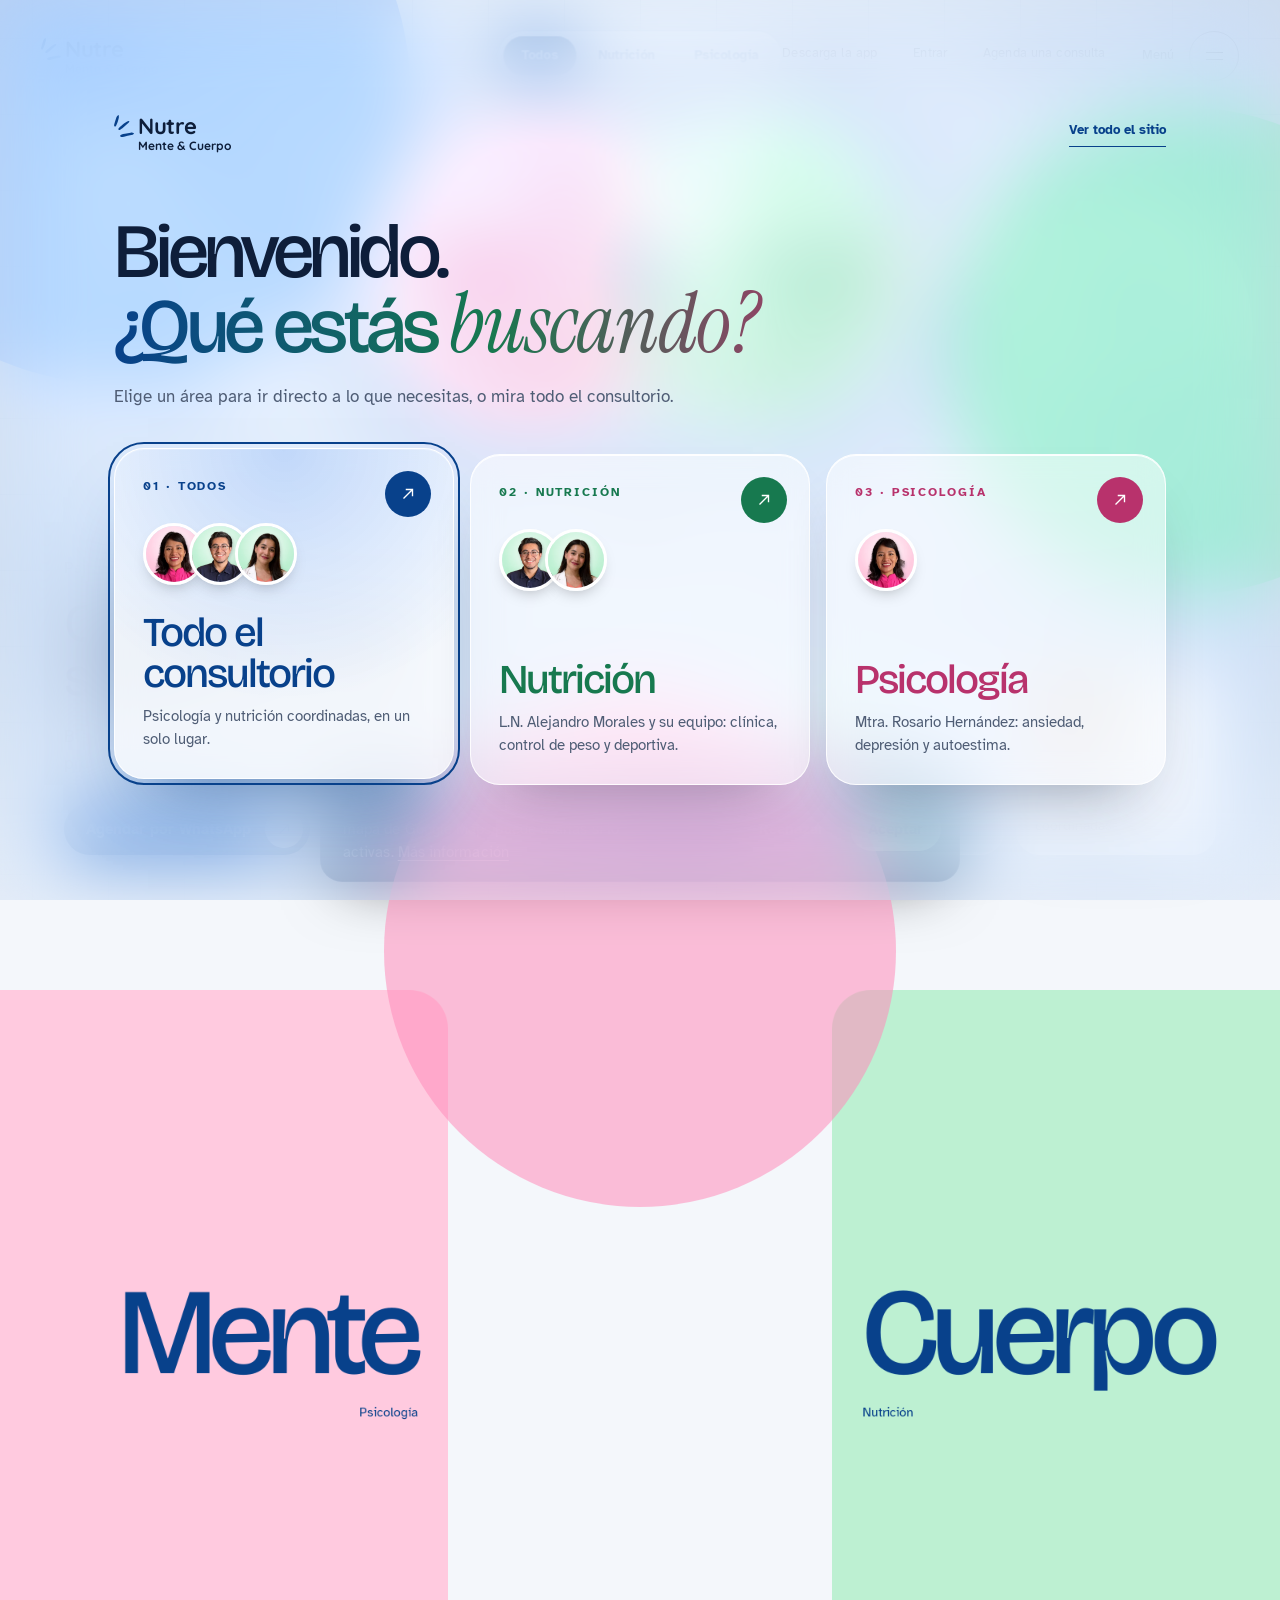
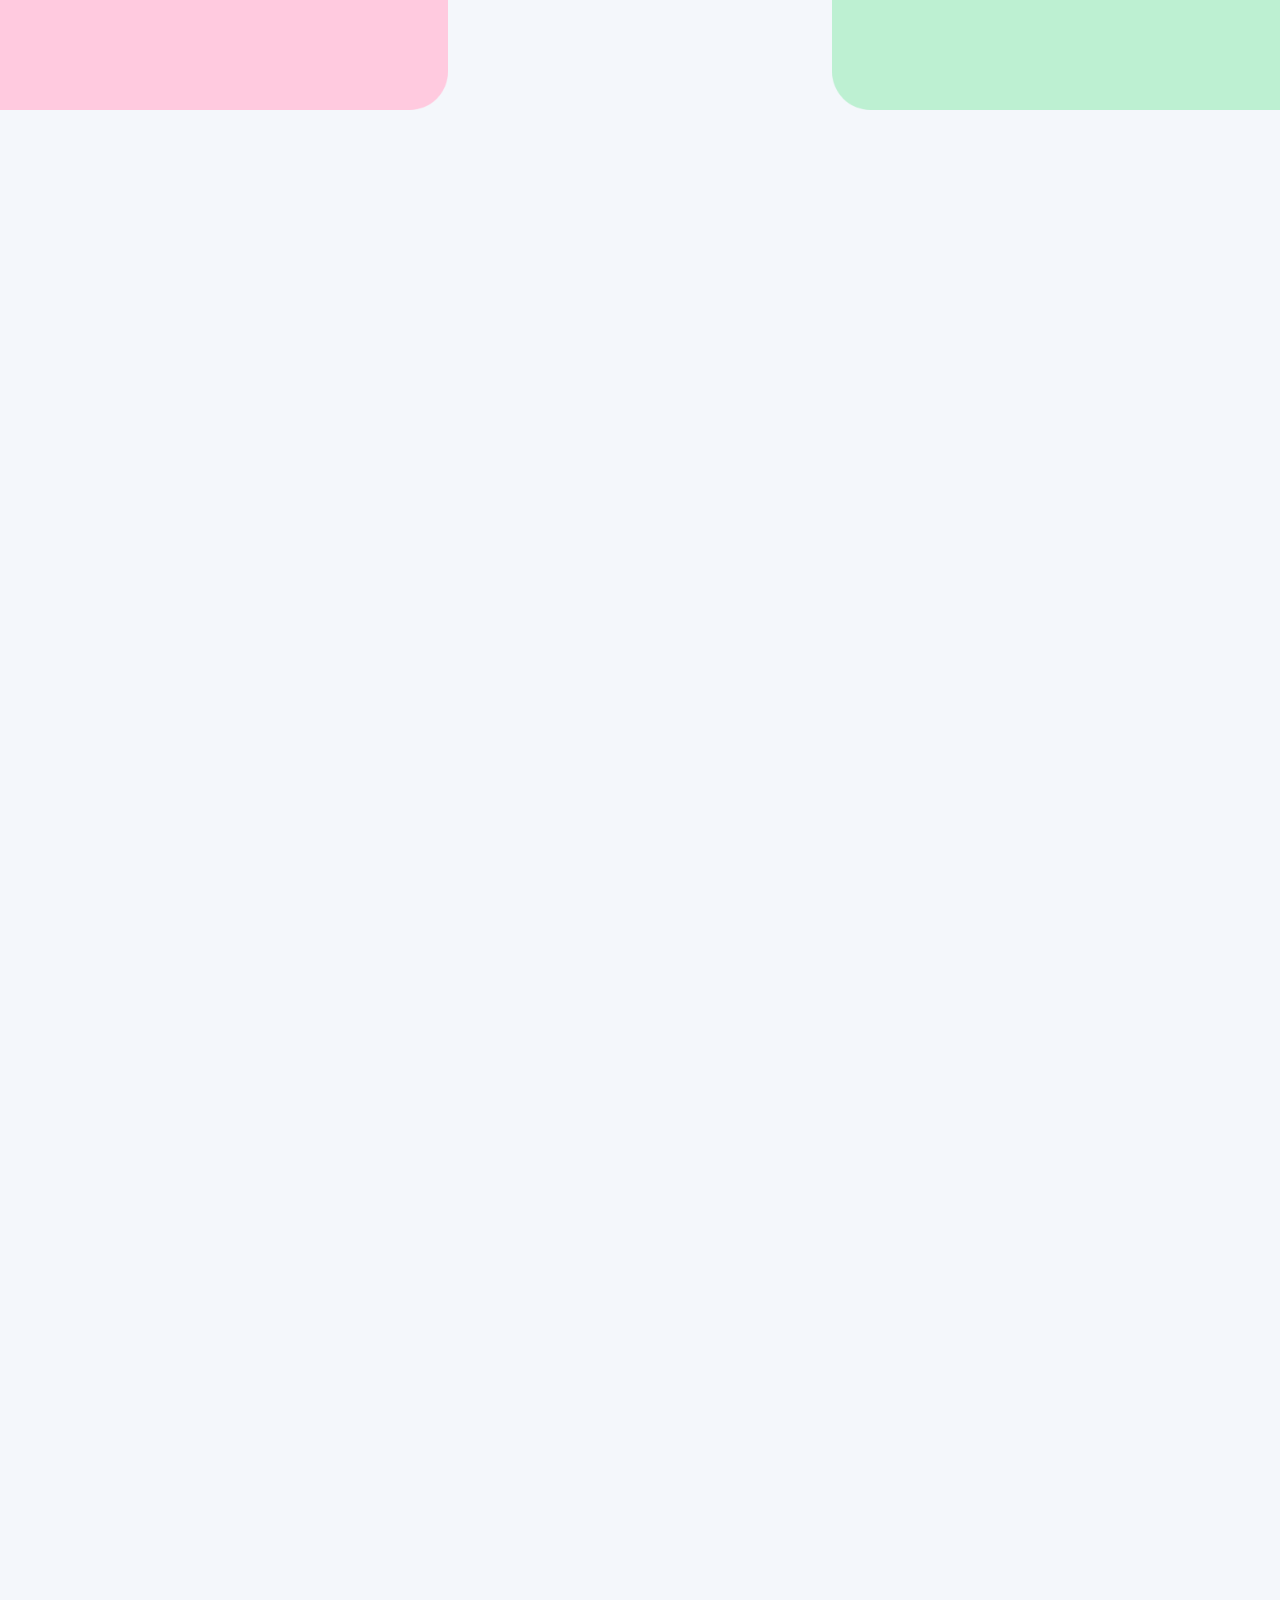
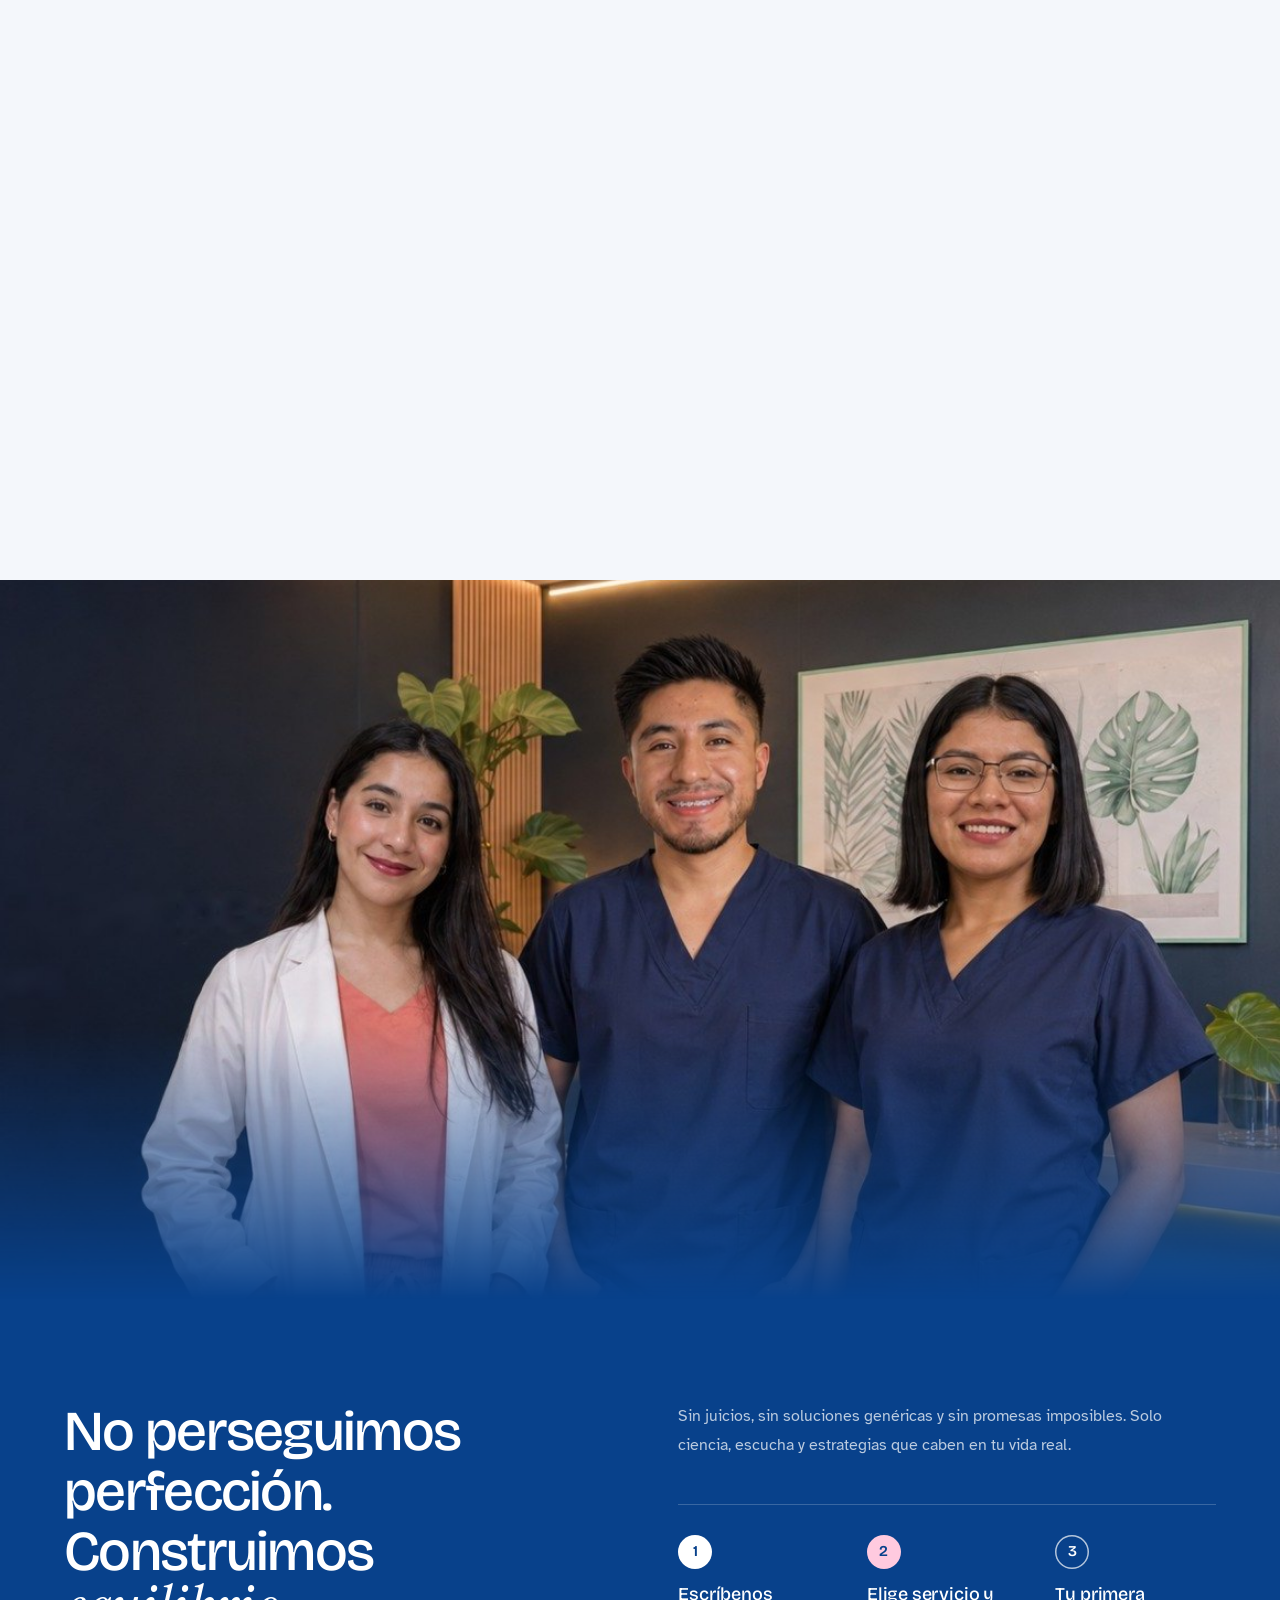
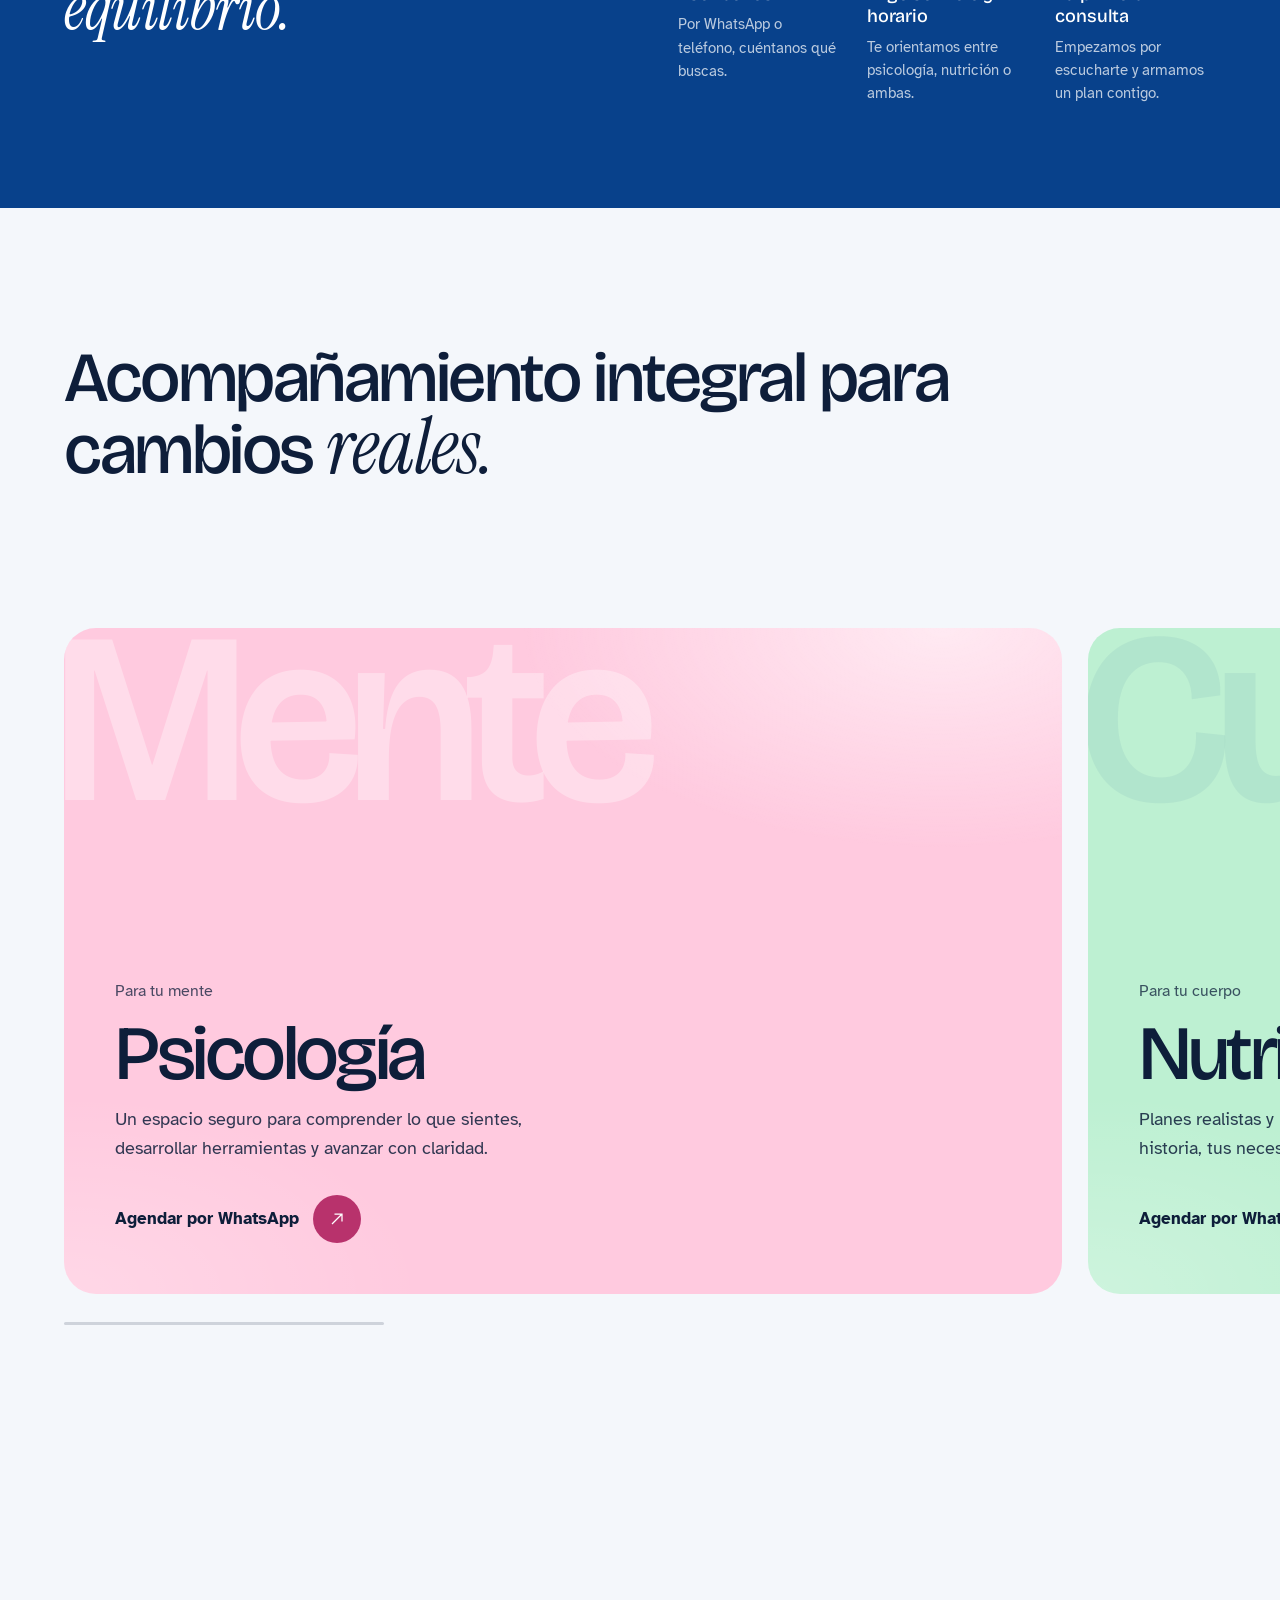
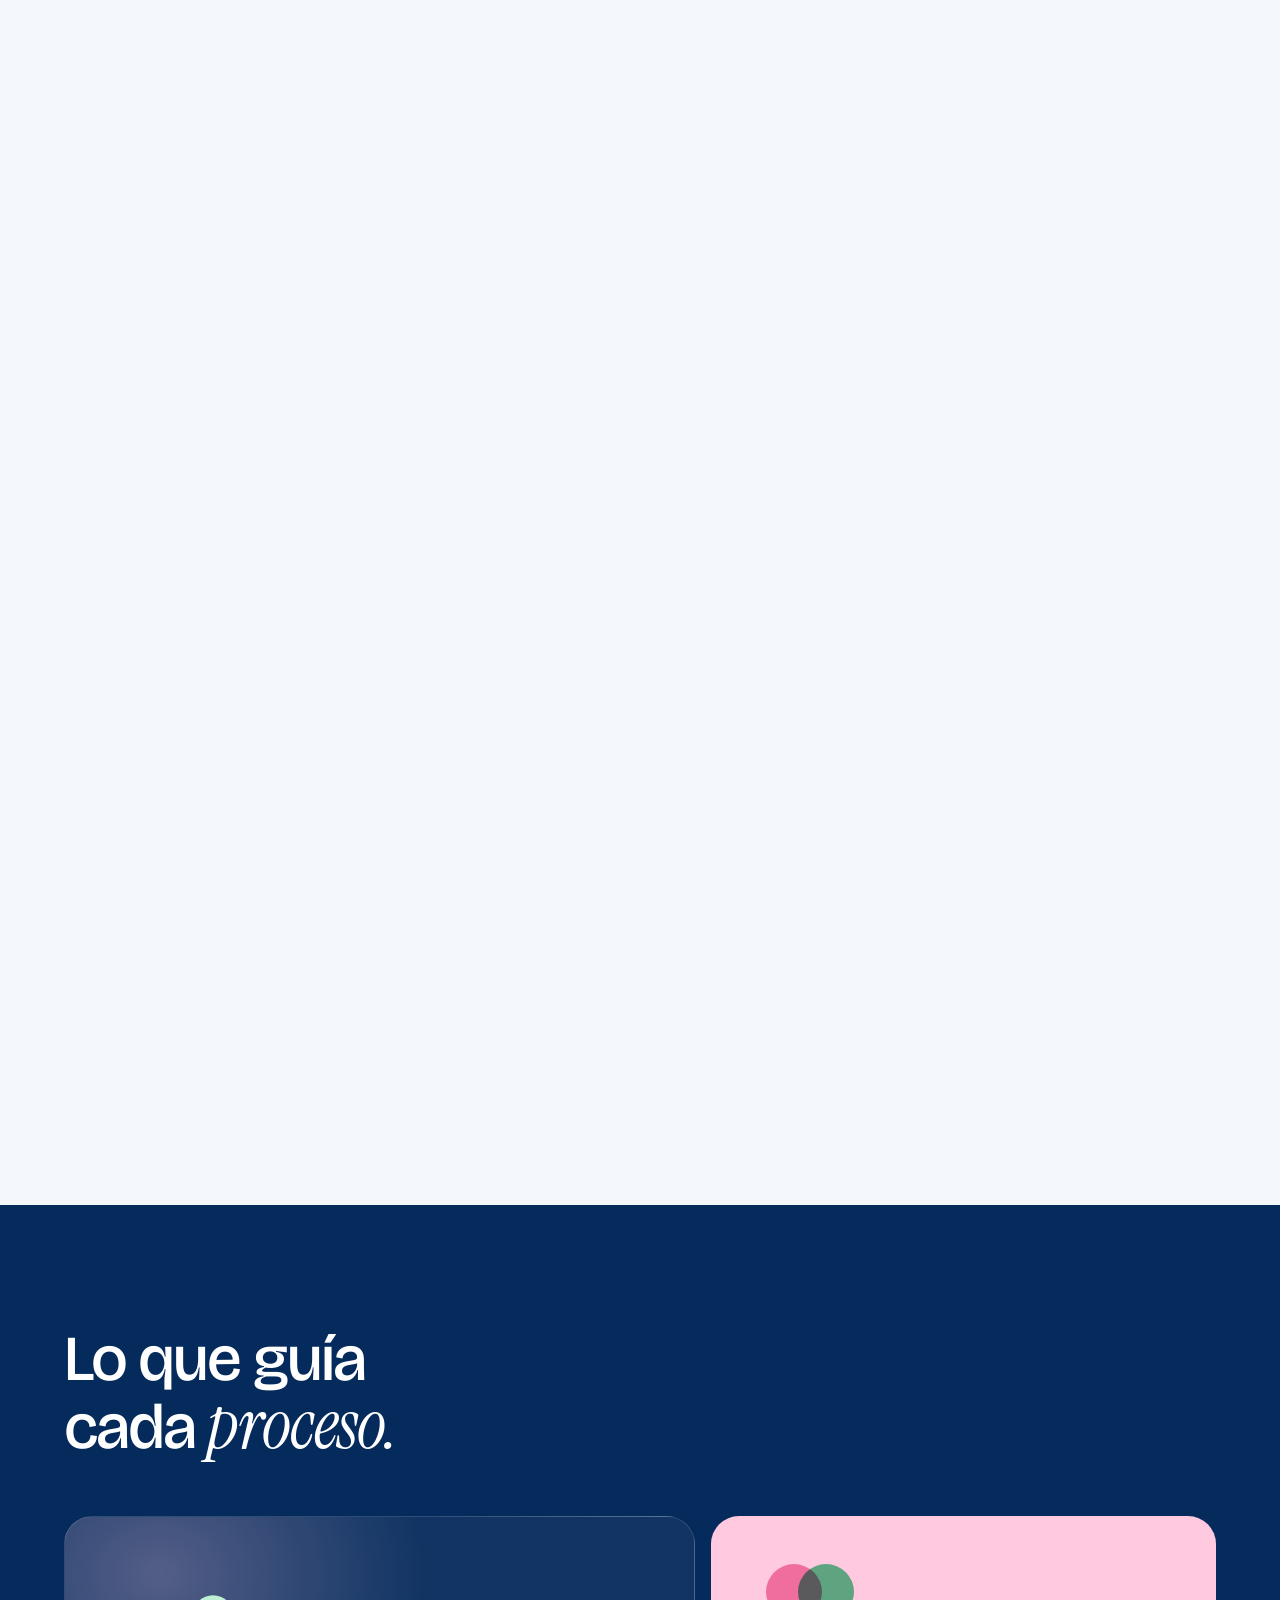
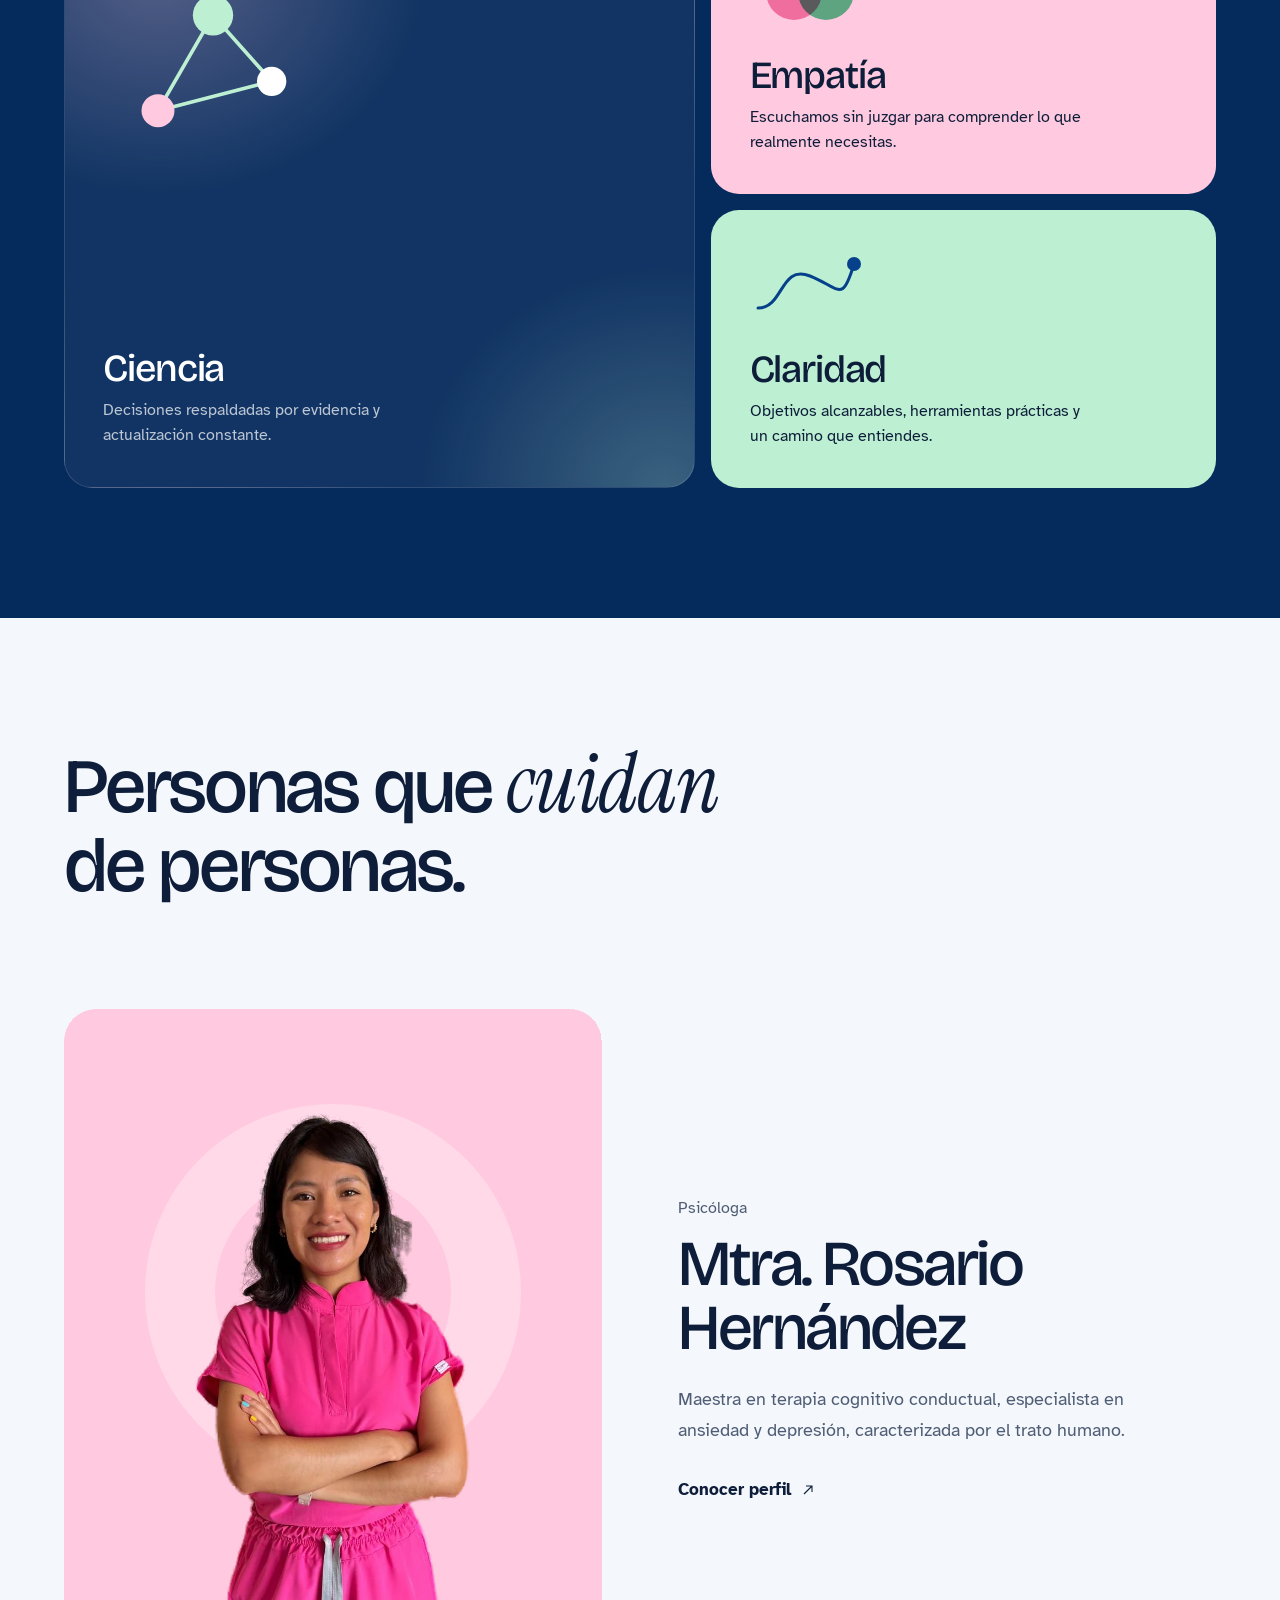
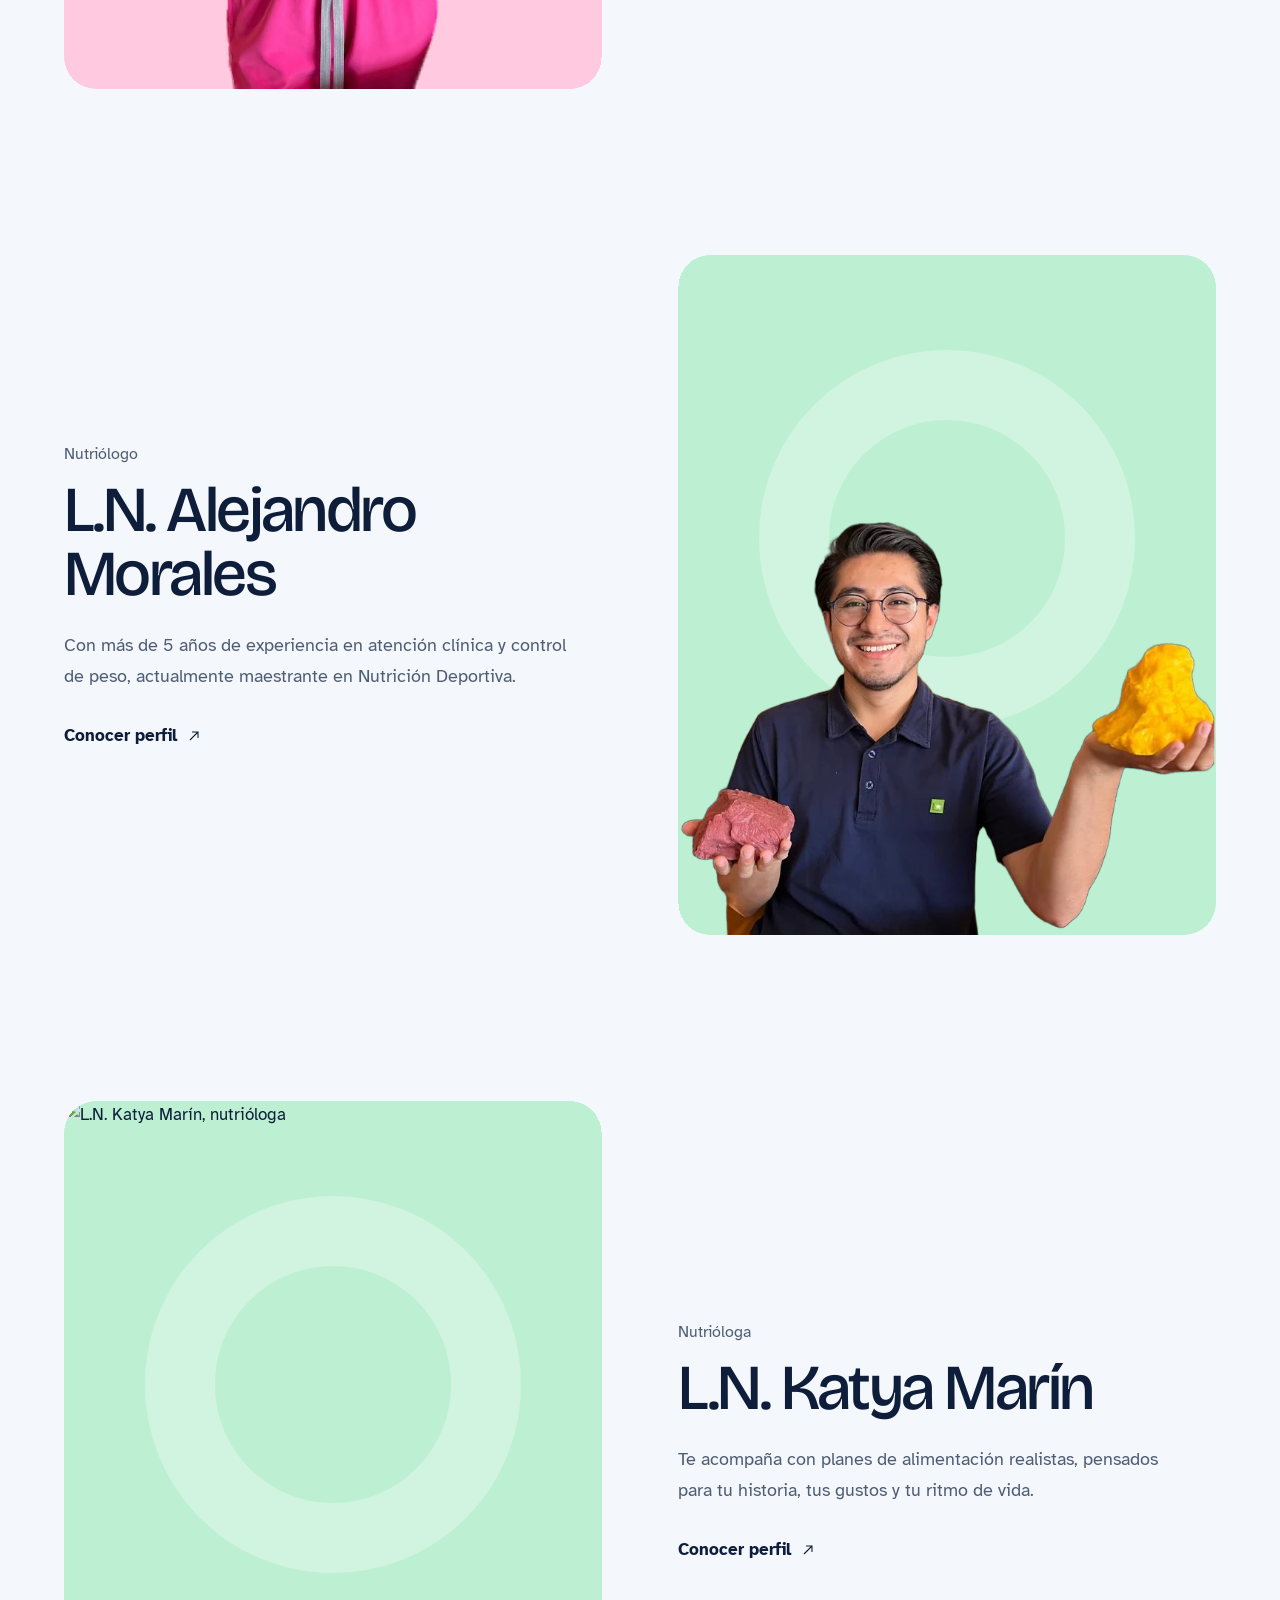
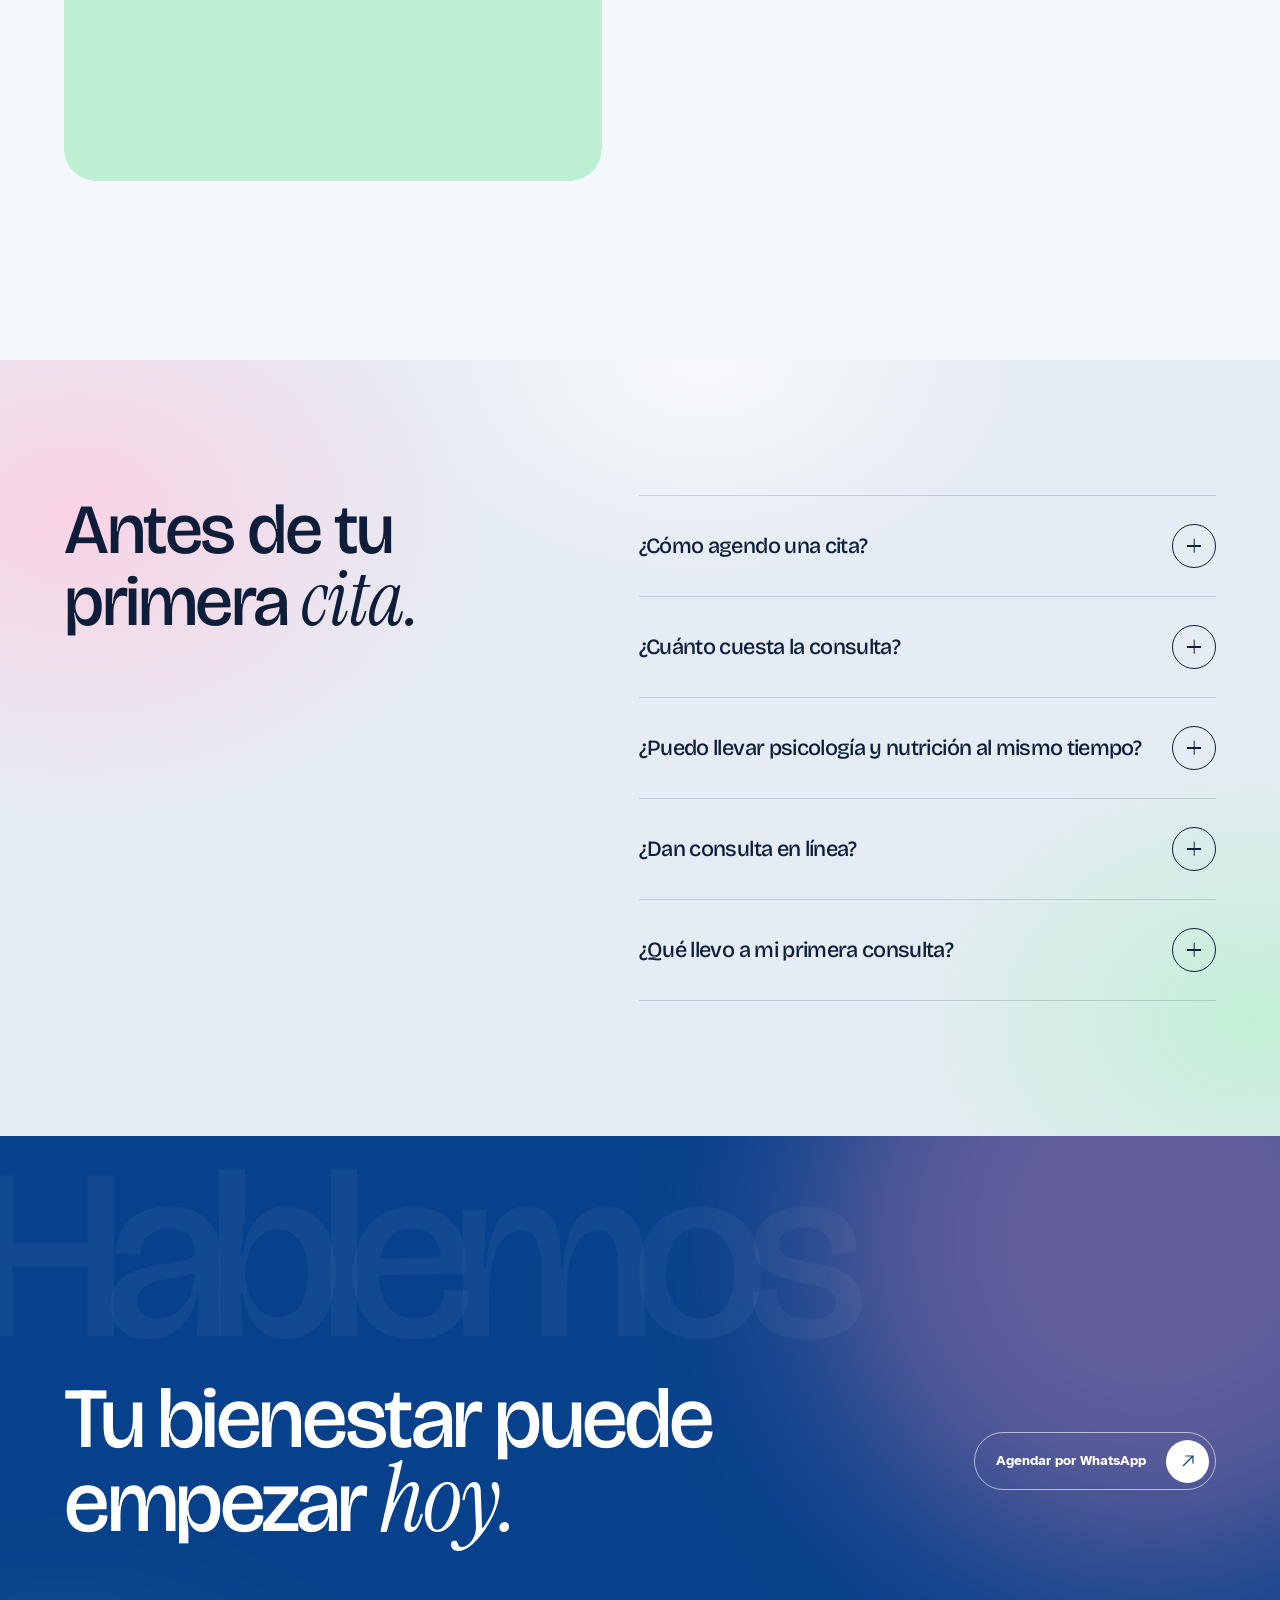
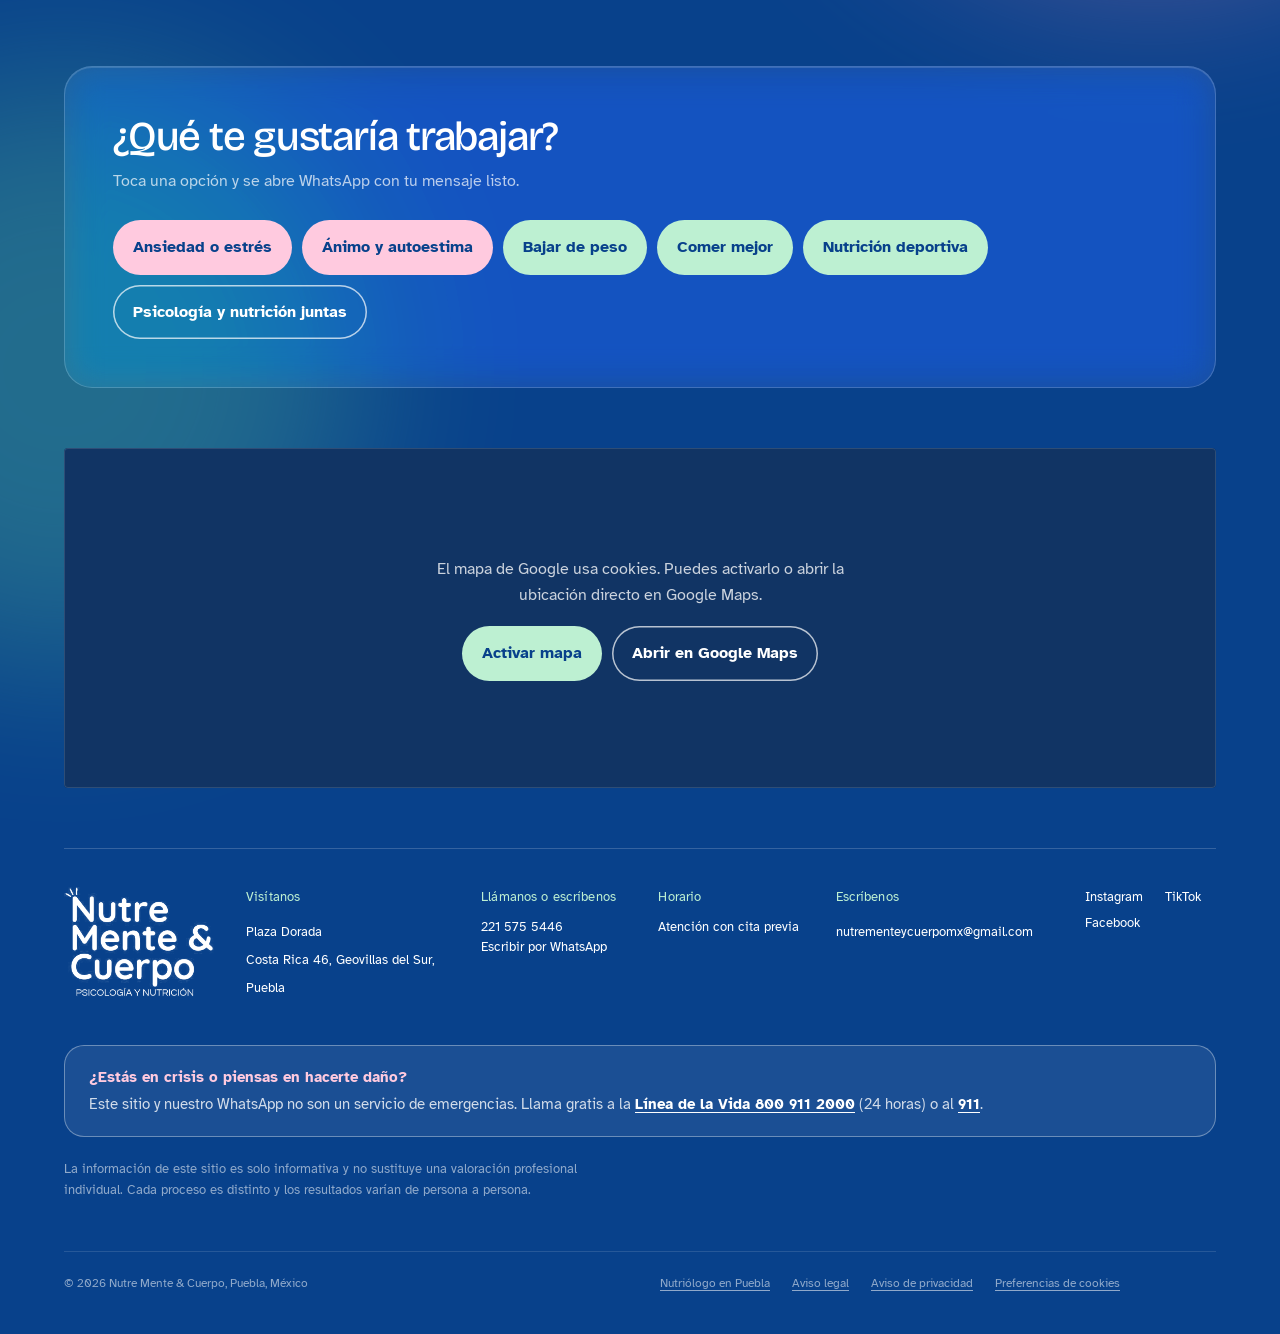
==== commit bbfc8add: "Fotos como de una misma sesion: avatares con fondo de estudio del color de cada area y perfiles sobr" ====
--- a/index.html
+++ b/index.html
@@ -24,7 +24,7 @@
     <link rel="preconnect" href="https://fonts.gstatic.com" crossorigin />
     <link rel="stylesheet" href="https://fonts.googleapis.com/css2?family=Atkinson+Hyperlegible:ital,wght@0,400;0,700;1,400&family=Bricolage+Grotesque:opsz,wght@12..96,400..700&family=Quicksand:wght@500;700&family=Instrument+Serif:ital@1&display=swap" />
     <link rel="stylesheet" href="styles.css?v=20261006u" />
-    <link rel="stylesheet" href="areas.css?v=20261126f" />
+    <link rel="stylesheet" href="areas.css?v=20261126g" />
     <script>
       // Pantalla de carga: solo la primera vez por visita y si no se pidió reducir movimiento
       (function () {
@@ -217,9 +217,9 @@
               </a>
               <a class="hcard hcard-team" href="#equipo">
                 <span class="hcard-avatars" aria-hidden="true">
-                  <img src="img/avatar-rosario.webp" alt="" width="40" height="40" />
-                  <img src="img/avatar-alejandro.webp" alt="" width="40" height="40" />
-                  <img src="img/avatar-katya.webp" alt="" width="40" height="40" />
+                  <img src="img/avatar-rosario.webp?v=2" alt="" width="40" height="40" />
+                  <img src="img/avatar-alejandro.webp?v=2" alt="" width="40" height="40" />
+                  <img src="img/avatar-katya.webp?v=2" alt="" width="40" height="40" />
                 </span>
                 <span class="hcard-go" aria-hidden="true"><svg viewBox="0 0 24 24" fill="none"><path d="M6 18 18 6M9 6h9v9" /></svg></span>
                 <strong>Tres especialistas</strong>
@@ -546,21 +546,21 @@
             <button class="gate-card is-all" type="button" data-gate-close>
               <span class="gate-go" aria-hidden="true"><svg aria-hidden="true" viewBox="0 0 24 24" fill="none"><path d="M6 18 18 6M9 6h9v9" /></svg></span>
               <span class="gate-num">01 · Todos</span>
-              <span class="gate-orbs" aria-hidden="true"><img src="img/avatar-rosario.webp" alt="" width="62" height="62" /><img src="img/avatar-alejandro.webp" alt="" width="62" height="62" /><img src="img/avatar-katya.webp" alt="" width="62" height="62" /></span>
+              <span class="gate-orbs" aria-hidden="true"><img src="img/avatar-rosario.webp?v=2" alt="" width="62" height="62" /><img src="img/avatar-alejandro.webp?v=2" alt="" width="62" height="62" /><img src="img/avatar-katya.webp?v=2" alt="" width="62" height="62" /></span>
               <strong>Todo el consultorio</strong>
               <small>Psicología y nutrición coordinadas, en un solo lugar.</small>
             </button>
             <a class="gate-card c-nutri" href="nutricion/">
               <span class="gate-go" aria-hidden="true"><svg aria-hidden="true" viewBox="0 0 24 24" fill="none"><path d="M6 18 18 6M9 6h9v9" /></svg></span>
               <span class="gate-num">02 · Nutrición</span>
-              <span class="gate-orbs" aria-hidden="true"><img src="img/avatar-alejandro.webp" alt="" width="62" height="62" /><img src="img/avatar-katya.webp" alt="" width="62" height="62" /></span>
+              <span class="gate-orbs" aria-hidden="true"><img src="img/avatar-alejandro.webp?v=2" alt="" width="62" height="62" /><img src="img/avatar-katya.webp?v=2" alt="" width="62" height="62" /></span>
               <strong>Nutrición</strong>
               <small>L.N. Alejandro Morales y su equipo: clínica, control de peso y deportiva.</small>
             </a>
             <a class="gate-card c-psi" href="psicologia/">
               <span class="gate-go" aria-hidden="true"><svg aria-hidden="true" viewBox="0 0 24 24" fill="none"><path d="M6 18 18 6M9 6h9v9" /></svg></span>
               <span class="gate-num">03 · Psicología</span>
-              <span class="gate-orbs" aria-hidden="true"><img src="img/avatar-rosario.webp" alt="" width="62" height="62" /></span>
+              <span class="gate-orbs" aria-hidden="true"><img src="img/avatar-rosario.webp?v=2" alt="" width="62" height="62" /></span>
               <strong>Psicología</strong>
               <small>Mtra. Rosario Hernández: ansiedad, depresión y autoestima.</small>
             </a>
@@ -577,6 +577,6 @@
     <script src="https://cdnjs.cloudflare.com/ajax/libs/gsap/3.12.5/ScrollTrigger.min.js"></script>
     <script src="https://cdn.jsdelivr.net/npm/lenis@1.1.13/dist/lenis.min.js"></script>
     <script src="main.js?v=20261006u"></script>
-    <script src="areas.js?v=20261126f"></script>
+    <script src="areas.js?v=20261126g"></script>
     </body>
 </html>
--- a/areas.css
+++ b/areas.css
@@ -526,3 +526,20 @@
 @media (prefers-reduced-transparency: reduce) {
   .contact .quick { backdrop-filter: none; -webkit-backdrop-filter: none; background: rgba(255,255,255,.12); }
 }
+
+/* =========================================================
+   Fotos como de una misma sesión: fondo de estudio del color del área
+   (los retratos son recortes con fondo transparente)
+   ========================================================= */
+.ar-person-img {
+  background:
+    radial-gradient(70% 60% at 50% 38%, rgba(255,255,255,.95), transparent 70%),
+    radial-gradient(120% 90% at 50% 100%, color-mix(in srgb, var(--mente-deep) 45%, var(--mente)), var(--mente) 70%);
+}
+.ar-person-img::after { content: ""; position: absolute; left: 12%; right: 12%; bottom: -6%; height: 16%; border-radius: 50%; pointer-events: none;
+  background: radial-gradient(closest-side, color-mix(in srgb, var(--forest-deep) 30%, transparent), transparent); filter: blur(10px); }
+.ar-person-img img { z-index: 1; object-fit: contain; object-position: center bottom; filter: drop-shadow(0 18px 30px color-mix(in srgb, var(--forest-deep) 28%, transparent)); }
+.ar-person.lead .ar-person-img { border-right: 1px solid rgba(255,255,255,.25); }
+/* Foto horizontal (brazos abiertos): más grande, apoyada abajo */
+.ar-person-img img.wide { left: -6%; right: auto; width: 140%; }
+@media (max-width: 900px) { .ar-person-img img.wide { left: -4%; width: 124%; } }
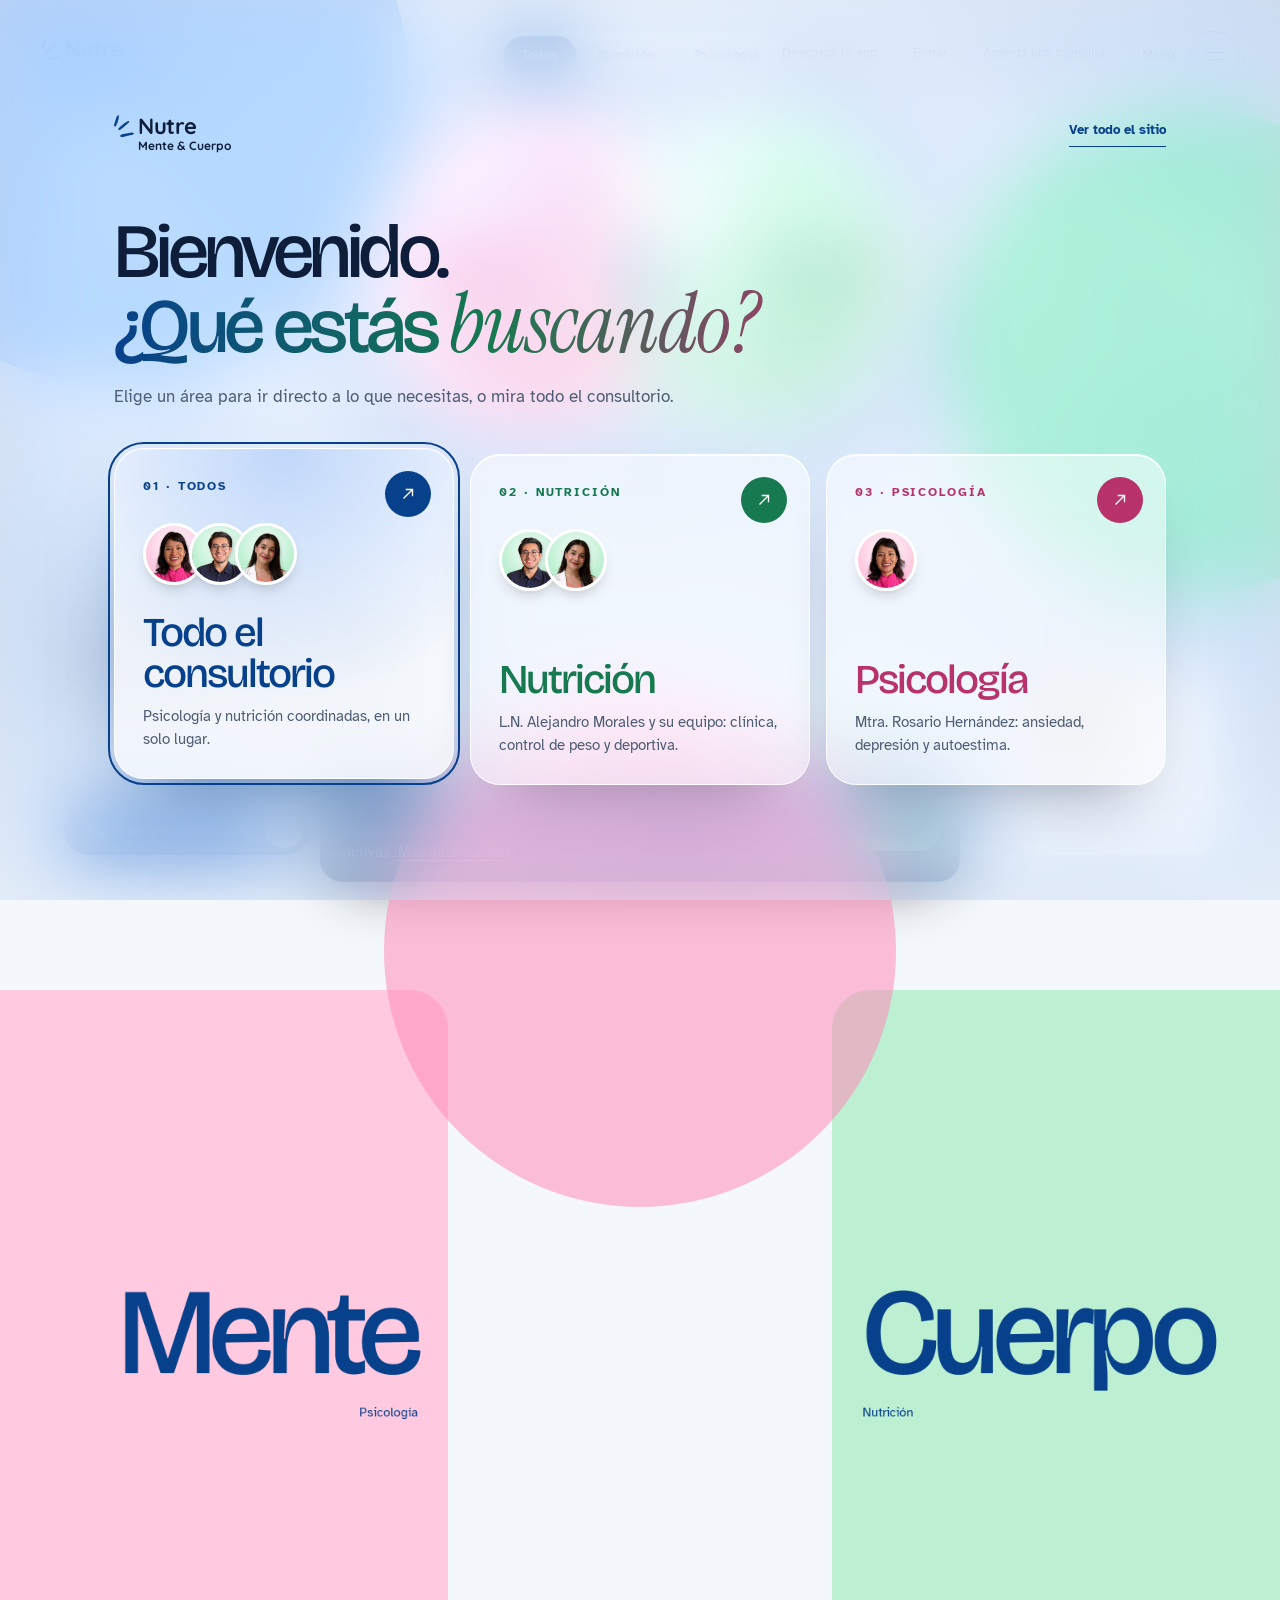
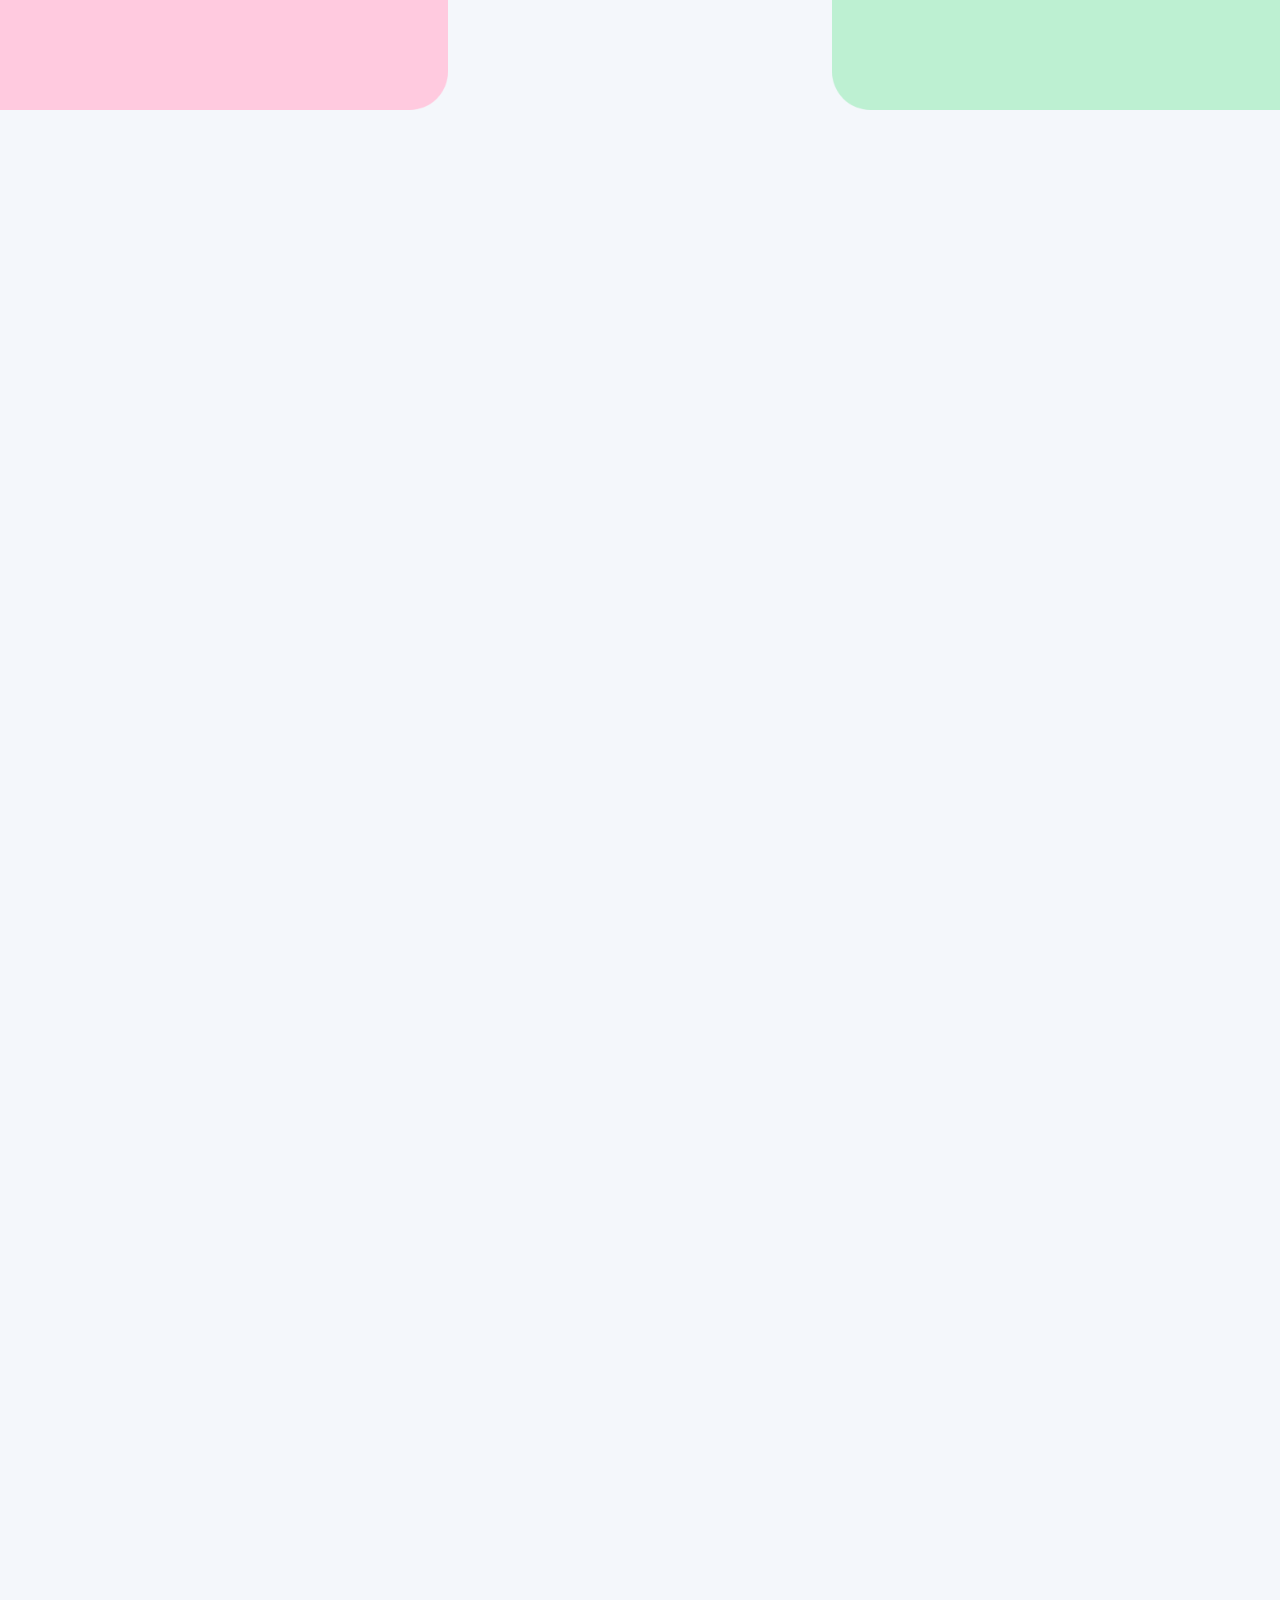
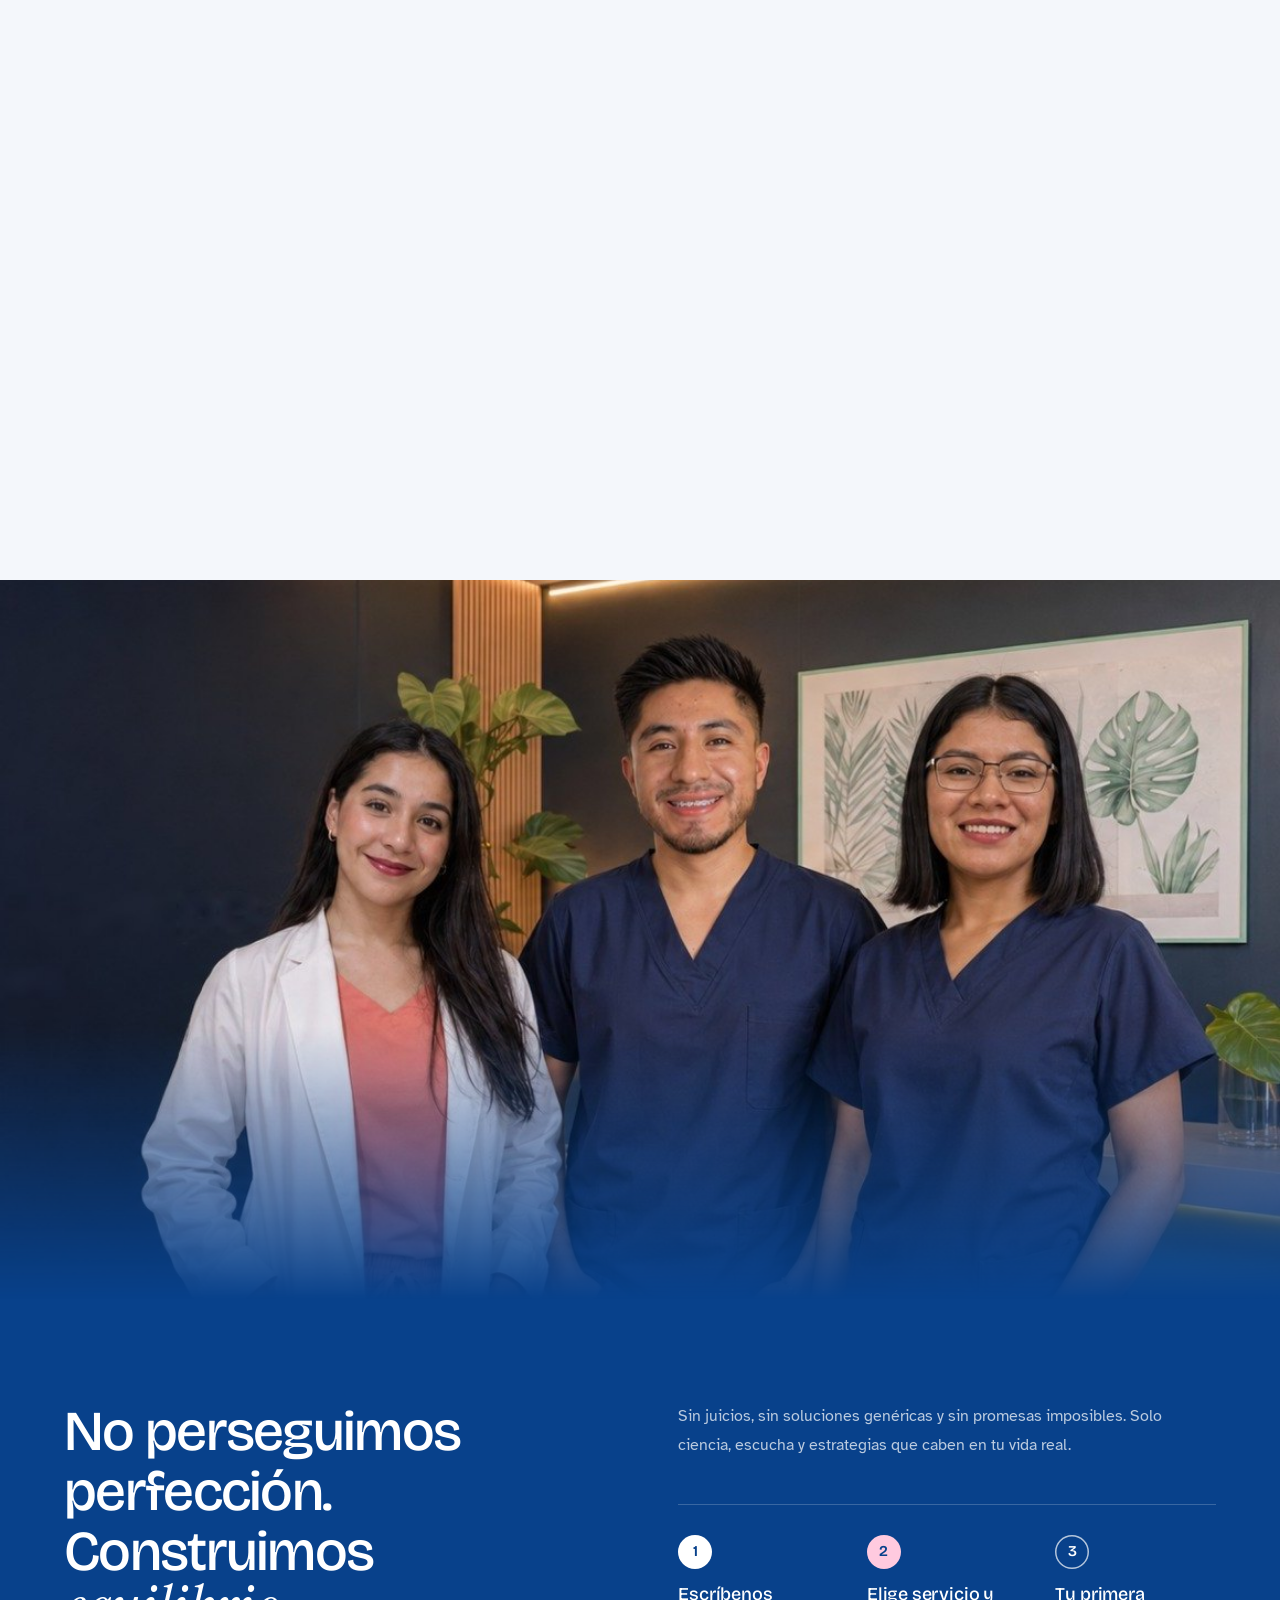
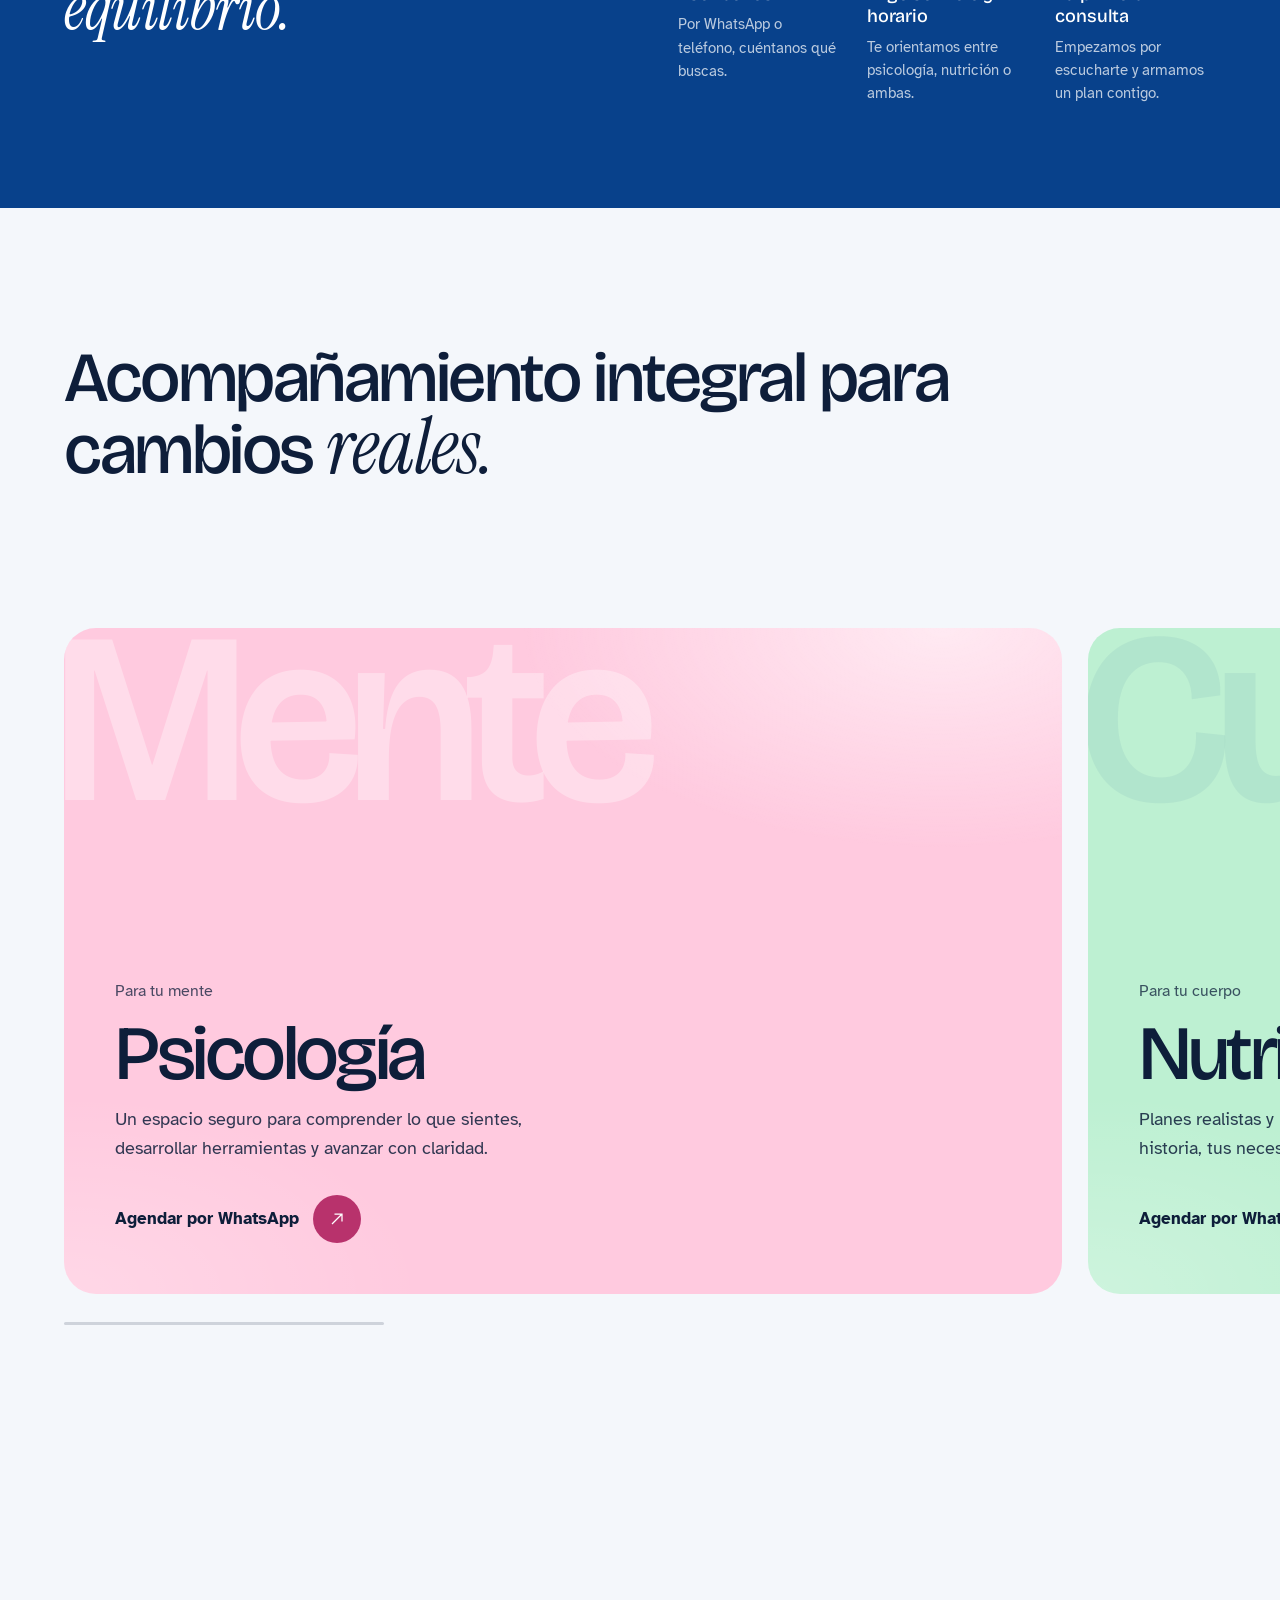
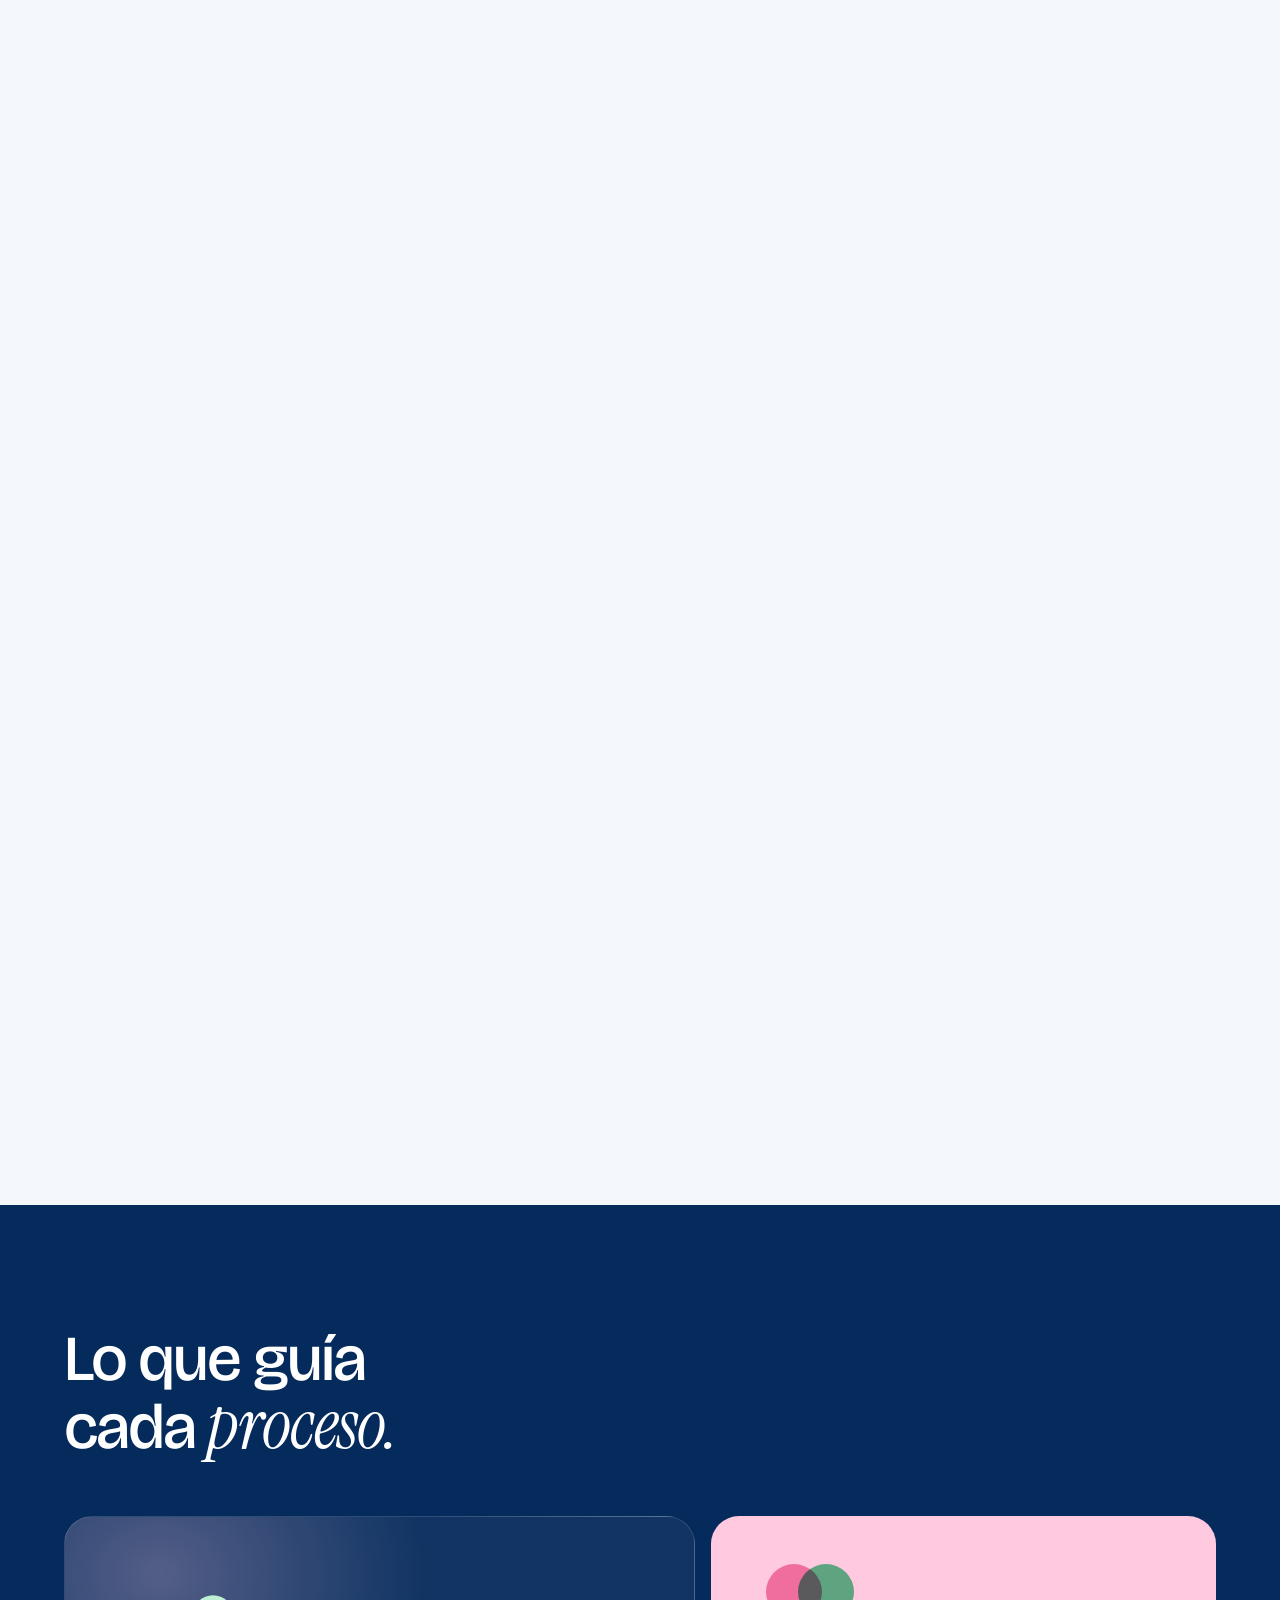
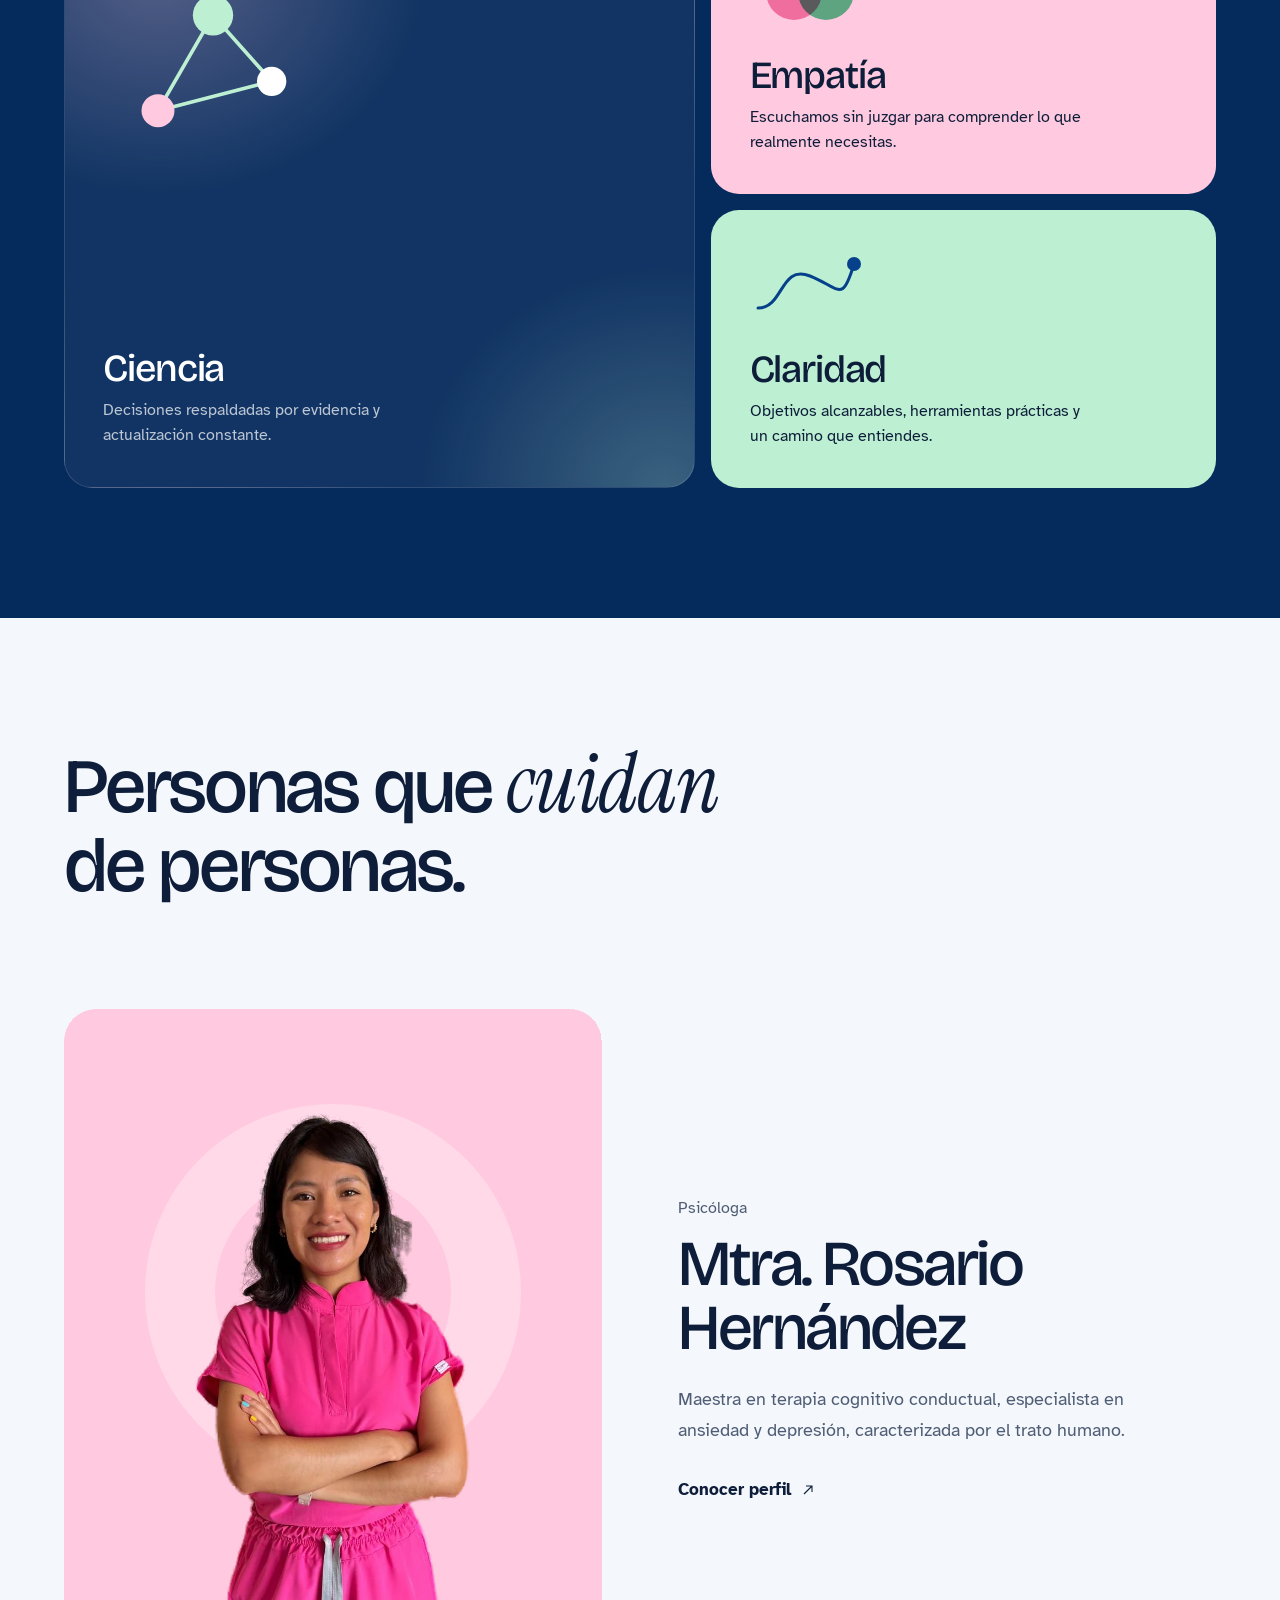
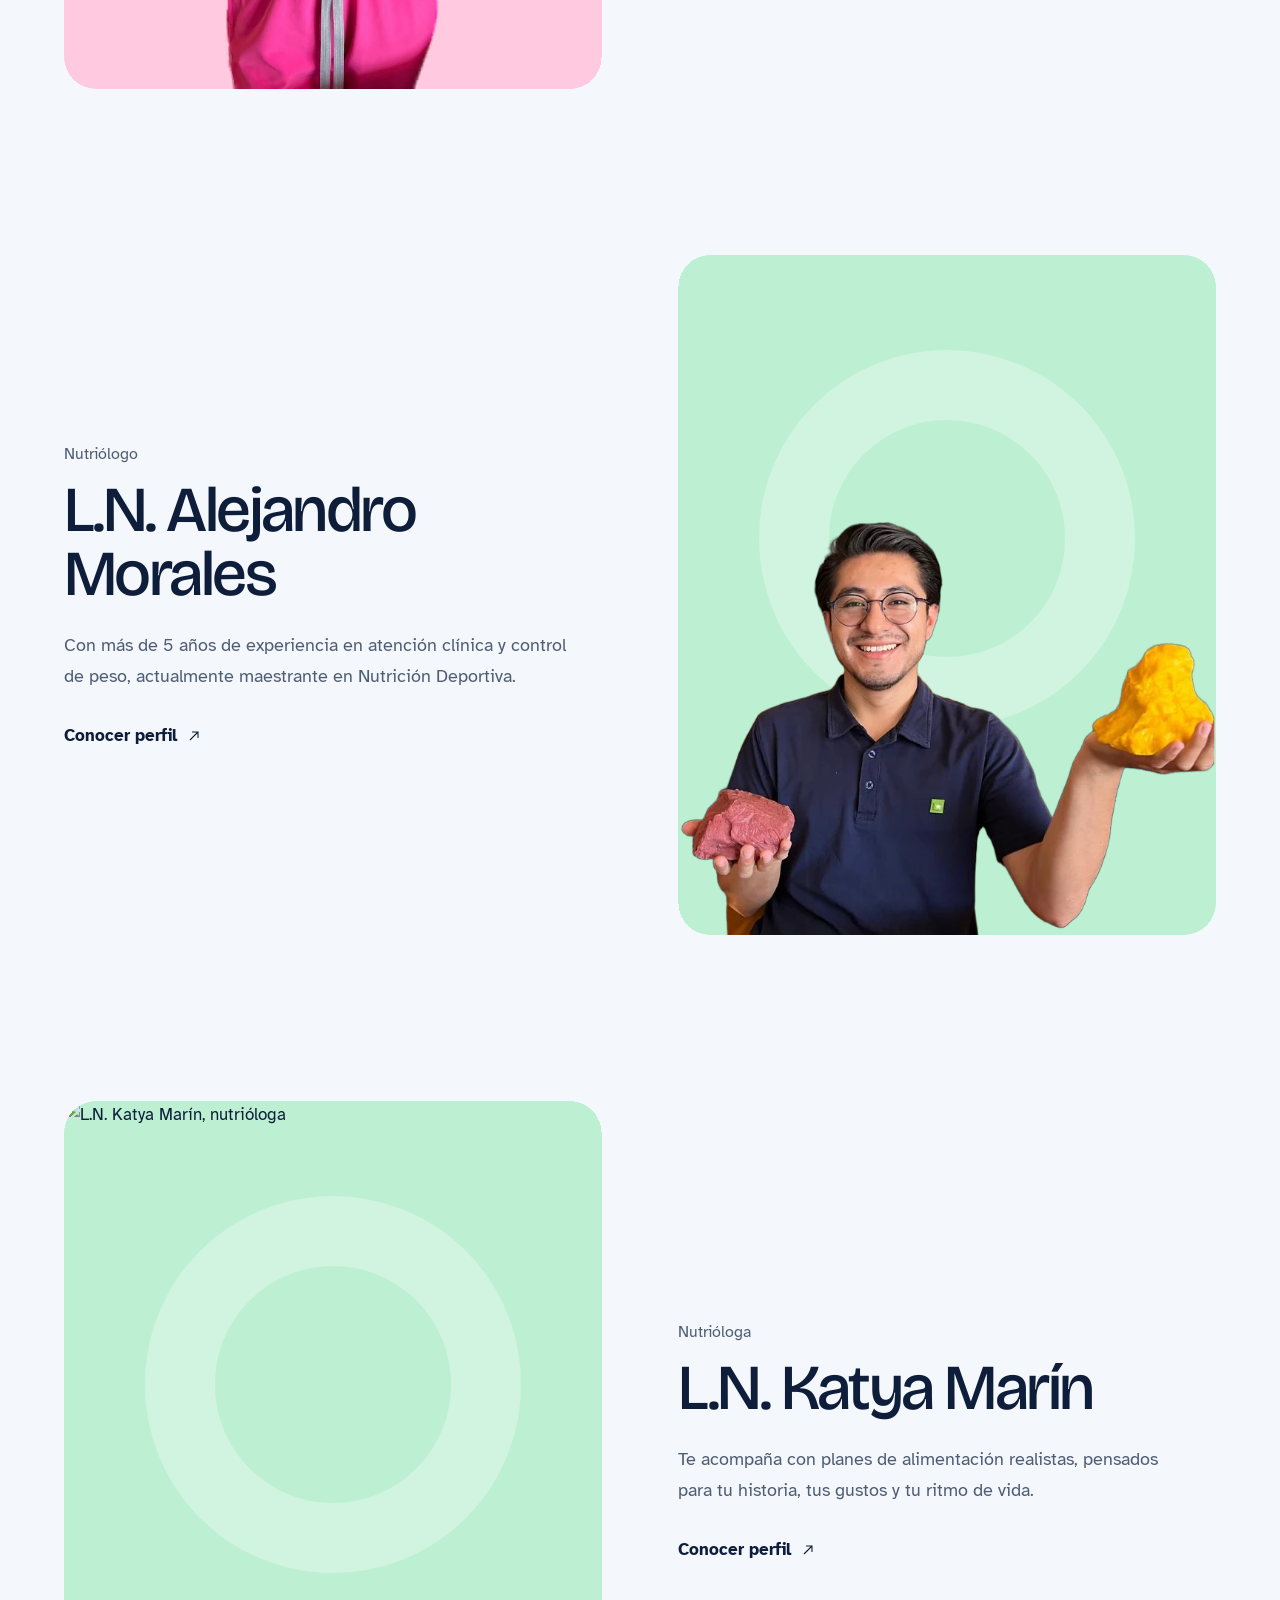
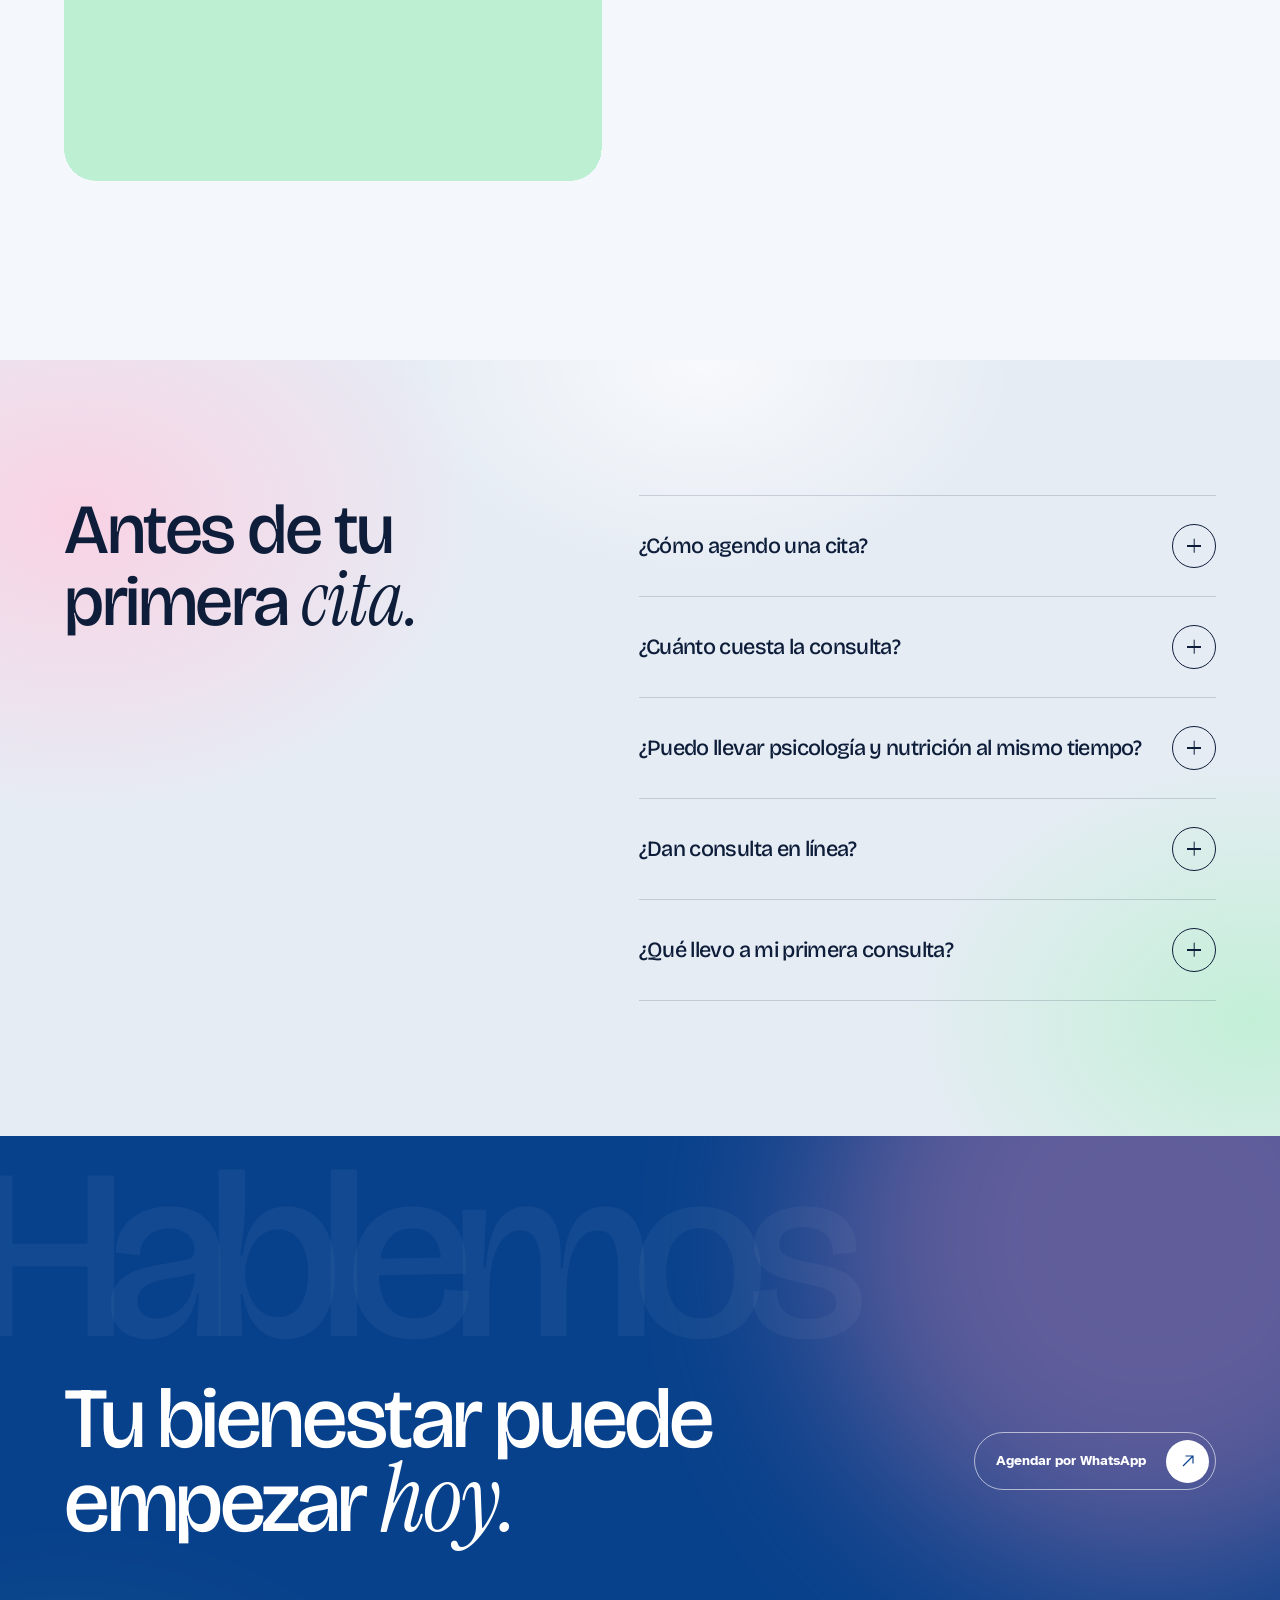
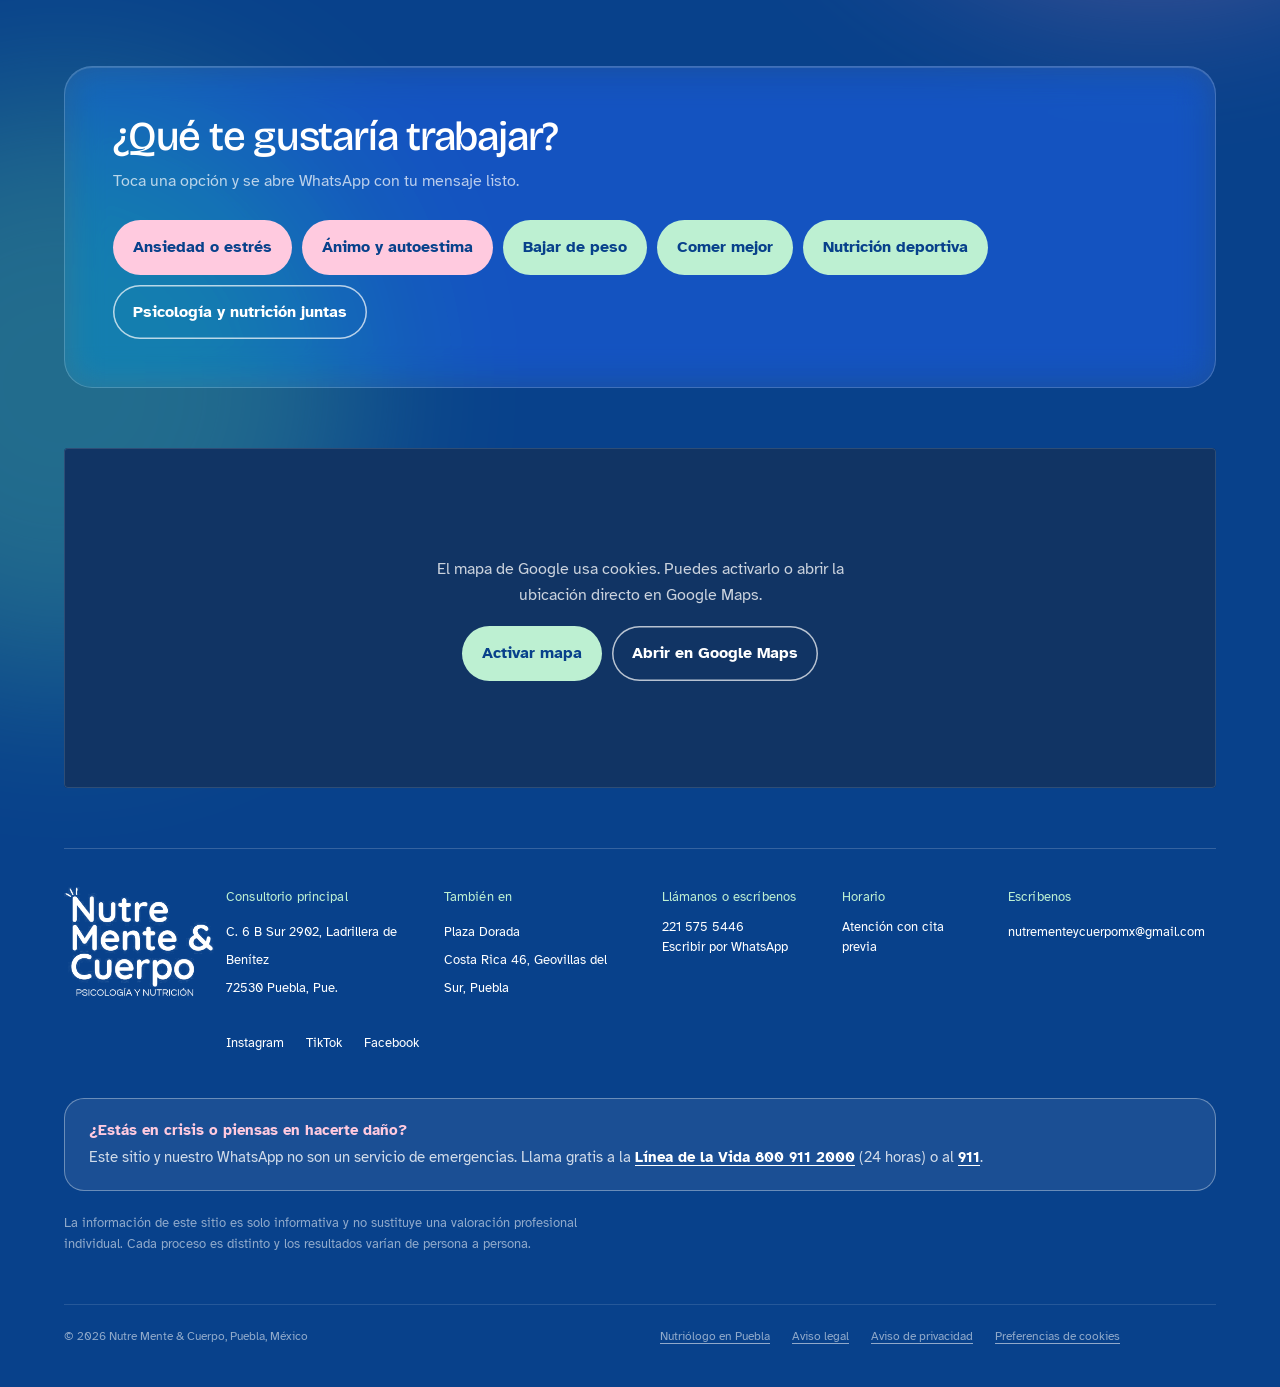
==== commit 1362d0c6: "Consultorio principal en C. 6 B Sur 2902, Ladrillera de Benitez; Plaza Dorada queda como segunda sed" ====
--- a/index.html
+++ b/index.html
@@ -24,7 +24,7 @@
     <link rel="preconnect" href="https://fonts.gstatic.com" crossorigin />
     <link rel="stylesheet" href="https://fonts.googleapis.com/css2?family=Atkinson+Hyperlegible:ital,wght@0,400;0,700;1,400&family=Bricolage+Grotesque:opsz,wght@12..96,400..700&family=Quicksand:wght@500;700&family=Instrument+Serif:ital@1&display=swap" />
     <link rel="stylesheet" href="styles.css?v=20261006u" />
-    <link rel="stylesheet" href="areas.css?v=20261126g" />
+    <link rel="stylesheet" href="areas.css?v=20261126h" />
     <script>
       // Pantalla de carga: solo la primera vez por visita y si no se pidió reducir movimiento
       (function () {
@@ -47,13 +47,9 @@
         "url": "https://nutrementeycuerpo.github.io/",
         "email": "nutrementeycuerpomx@gmail.com",
         "telephone": "+52 221 575 5446",
-        "address": {
-          "@type": "PostalAddress",
-          "streetAddress": "Costa Rica 46, Geovillas del Sur",
-          "addressLocality": "Puebla",
-          "addressRegion": "Puebla",
-          "addressCountry": "MX"
-        },
+        "address": { "@type": "PostalAddress", "streetAddress": "C. 6 B Sur 2902, Ladrillera de Benítez", "postalCode": "72530", "addressLocality": "Heroica Puebla de Zaragoza", "addressRegion": "Puebla", "addressCountry": "MX" },
+        "hasMap": "https://www.google.com/maps/search/?api=1&query=C.+6+B+Sur+2902%2C+Ladrillera+de+Ben%C3%ADtez%2C+72530+Puebla%2C+Pue.",
+        "location": [{ "@type": "Place", "name": "Nutre Mente & Cuerpo · Plaza Dorada", "address": { "@type": "PostalAddress", "streetAddress": "Costa Rica 46, Plaza Dorada, Geovillas del Sur", "addressLocality": "Puebla", "addressRegion": "Puebla", "addressCountry": "MX" } }],
         "medicalSpecialty": "DietNutrition",
         "knowsAbout": ["Psicología", "Terapia cognitivo conductual", "Ansiedad", "Depresión", "Nutrición clínica", "Control de peso", "Nutrición deportiva"],
         "sameAs": [
@@ -475,7 +471,7 @@
             <!-- El mapa de Google pone cookies: solo se carga si la persona las acepta (ver main.js) -->
             <iframe
               title="Ubicación de Nutre Mente & Cuerpo"
-              data-src="https://www.google.com/maps?q=Costa+Rica+46,+Geovillas+del+Sur,+Puebla,+Pue.&output=embed"
+              data-src="https://www.google.com/maps?q=C.+6+B+Sur+2902%2C+Ladrillera+de+Ben%C3%ADtez%2C+72530+Puebla%2C+Pue.&amp;output=embed"
               loading="lazy"
               referrerpolicy="no-referrer-when-downgrade"
               hidden
@@ -484,7 +480,7 @@
               <p>El mapa de Google usa cookies. Puedes activarlo o abrir la ubicación directo en Google Maps.</p>
               <div class="map-blocked-actions">
                 <button class="chip chip-cuerpo js-cookie-accept" type="button">Activar mapa</button>
-                <a class="chip chip-ambas" href="https://maps.app.goo.gl/hZ3XQi5hSb3tW3eY7" target="_blank" rel="noreferrer">Abrir en Google Maps</a>
+                <a class="chip chip-ambas" href="https://www.google.com/maps/search/?api=1&query=C.+6+B+Sur+2902%2C+Ladrillera+de+Ben%C3%ADtez%2C+72530+Puebla%2C+Pue." target="_blank" rel="noreferrer">Abrir en Google Maps</a>
               </div>
             </div>
           </div>
@@ -492,7 +488,8 @@
             <a class="footer-logo" href="#inicio" aria-label="Nutre Mente & Cuerpo, inicio">
               <img src="img/logo-nutre-blanco.webp" alt="Nutre Mente & Cuerpo, psicología y nutrición" width="590" height="432" loading="lazy" />
             </a>
-            <div><small>Visítanos</small><a href="https://maps.app.goo.gl/hZ3XQi5hSb3tW3eY7" target="_blank" rel="noreferrer"><span>Plaza Dorada<br />Costa Rica 46, Geovillas del Sur, Puebla</span></a></div>
+            <div><small>Consultorio principal</small><a href="https://www.google.com/maps/search/?api=1&query=C.+6+B+Sur+2902%2C+Ladrillera+de+Ben%C3%ADtez%2C+72530+Puebla%2C+Pue." target="_blank" rel="noreferrer"><span>C. 6 B Sur 2902, Ladrillera de Benítez<br />72530 Puebla, Pue.</span></a></div>
+            <div><small>También en</small><a href="https://maps.app.goo.gl/hZ3XQi5hSb3tW3eY7" target="_blank" rel="noreferrer"><span>Plaza Dorada<br />Costa Rica 46, Geovillas del Sur, Puebla</span></a></div>
             <div><small>Llámanos o escríbenos</small><span><a href="tel:+522215755446">221 575 5446</a><br /><a class="js-wa" href="#" target="_blank" rel="noreferrer">Escribir por WhatsApp</a></span></div>
             <!-- PENDIENTE: cuando tengas los horarios, cámbialo por ej. "Lun a Vie · 9:00 – 19:00" -->
             <div><small>Horario</small><span>Atención con cita previa</span></div>
@@ -577,6 +574,6 @@
     <script src="https://cdnjs.cloudflare.com/ajax/libs/gsap/3.12.5/ScrollTrigger.min.js"></script>
     <script src="https://cdn.jsdelivr.net/npm/lenis@1.1.13/dist/lenis.min.js"></script>
     <script src="main.js?v=20261006u"></script>
-    <script src="areas.js?v=20261126g"></script>
+    <script src="areas.js?v=20261126h"></script>
     </body>
 </html>
--- a/areas.css
+++ b/areas.css
@@ -543,3 +543,9 @@
 /* Foto horizontal (brazos abiertos): más grande, apoyada abajo */
 .ar-person-img img.wide { left: -6%; right: auto; width: 140%; }
 @media (max-width: 900px) { .ar-person-img img.wide { left: -4%; width: 124%; } }
+
+/* Contacto con dos sedes: logo + 5 datos en una fila, redes debajo */
+@media (min-width: 901px) {
+  .contact-details { grid-template-columns: minmax(130px, .8fr) 1.25fr 1.25fr 1fr .9fr 1.4fr; }
+  .contact-details .socials { grid-column: 2 / -1; }
+}
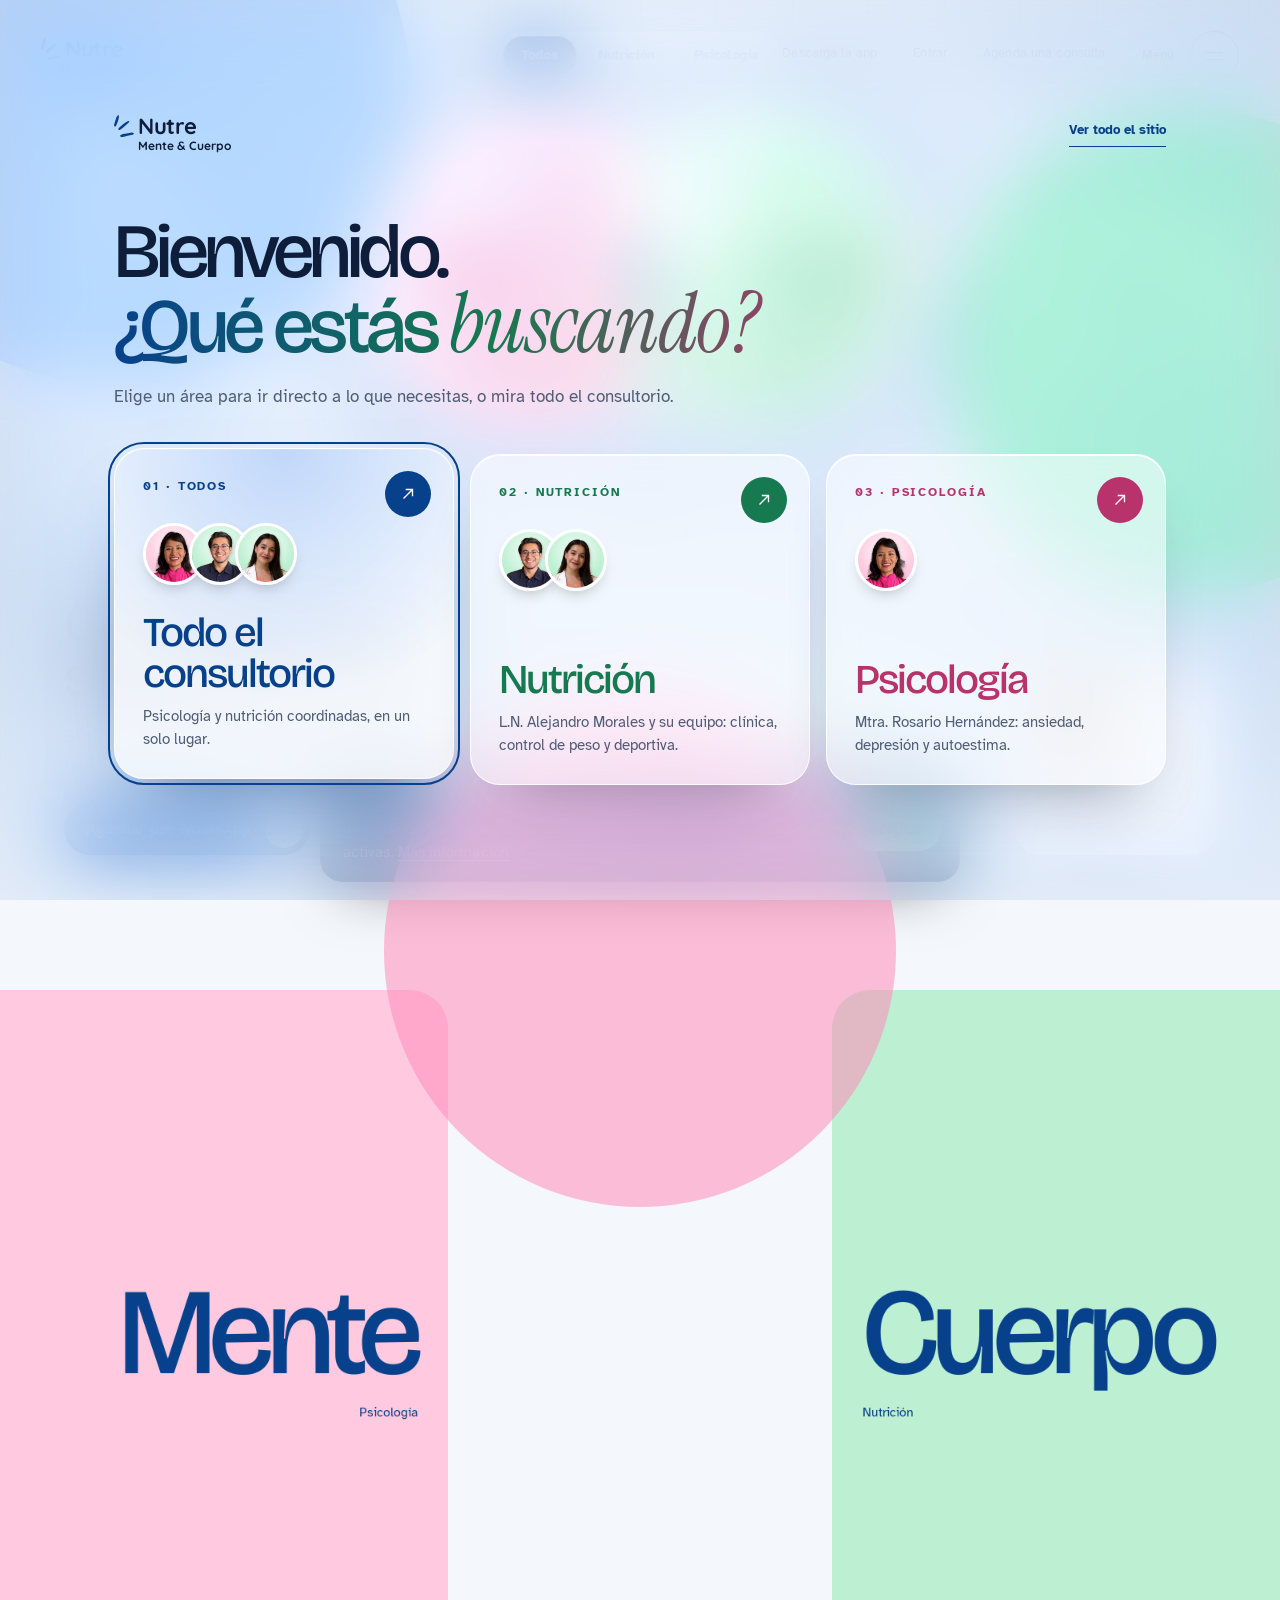
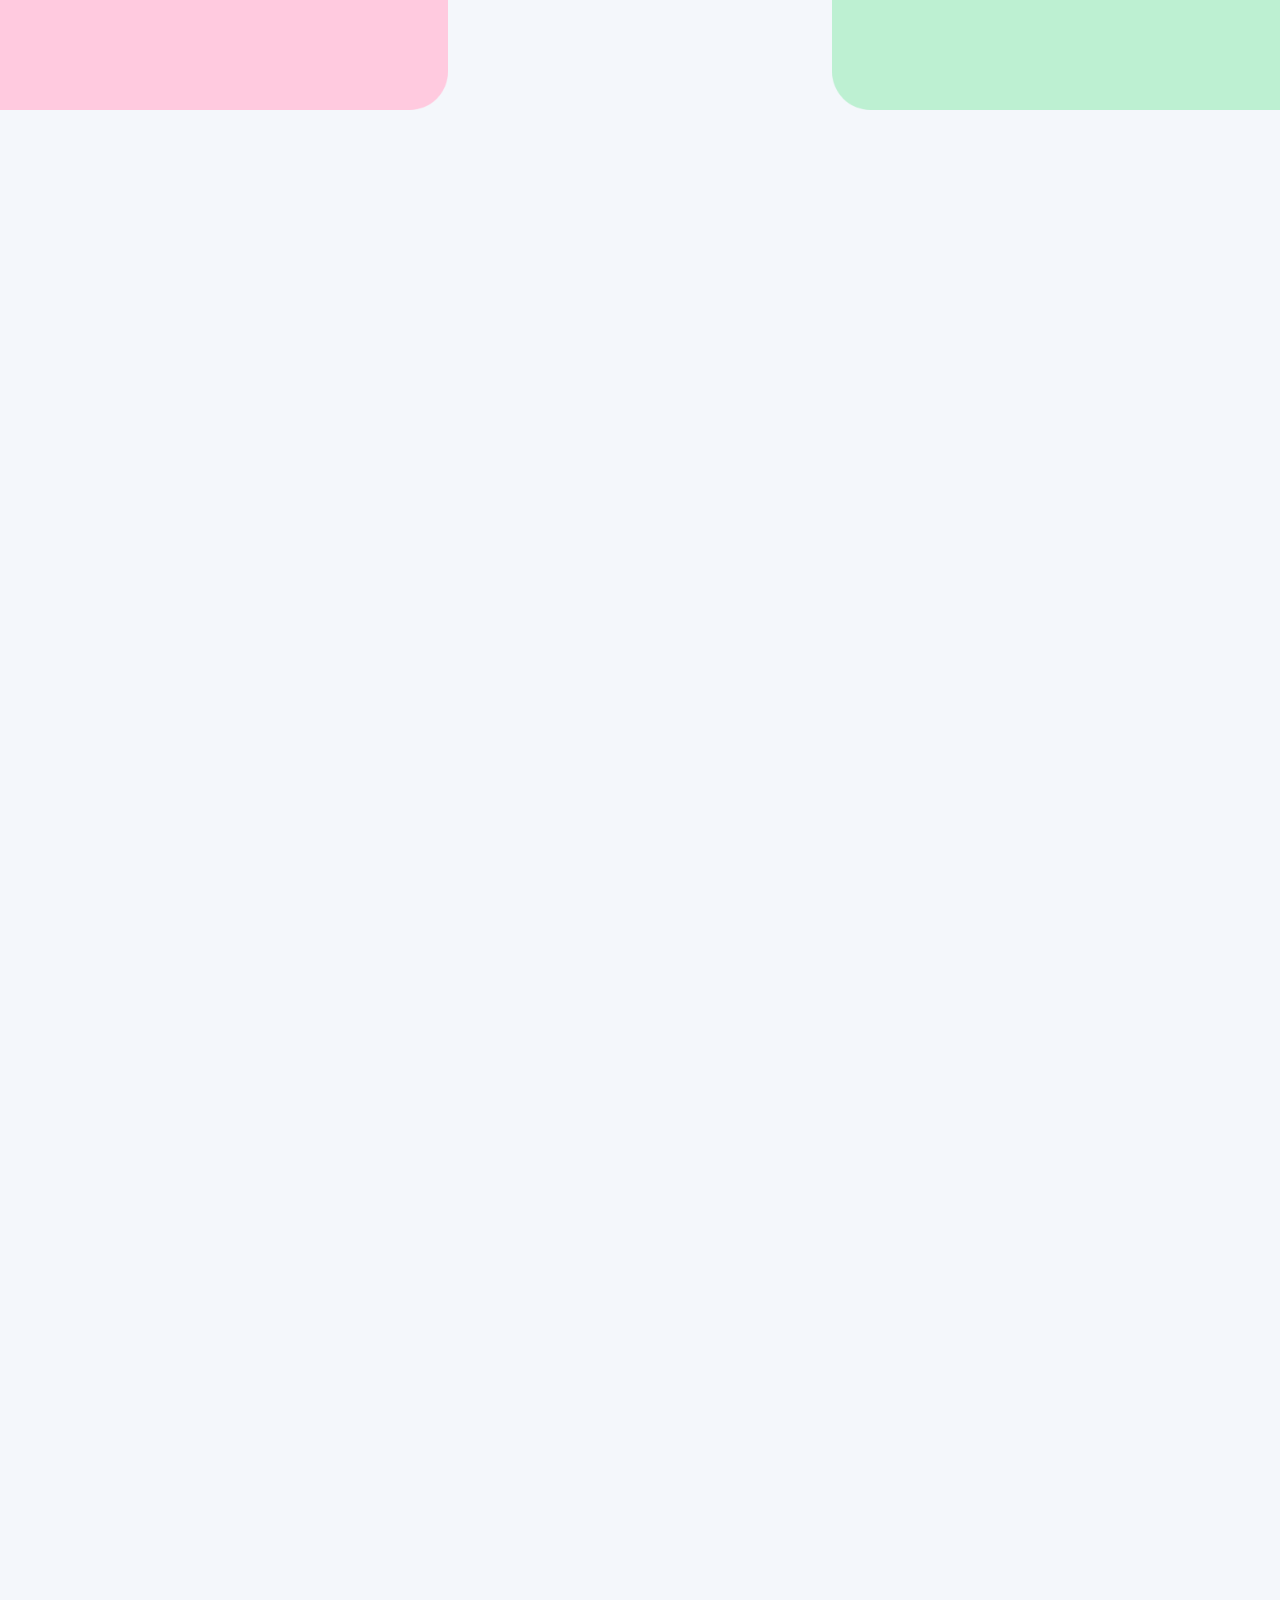
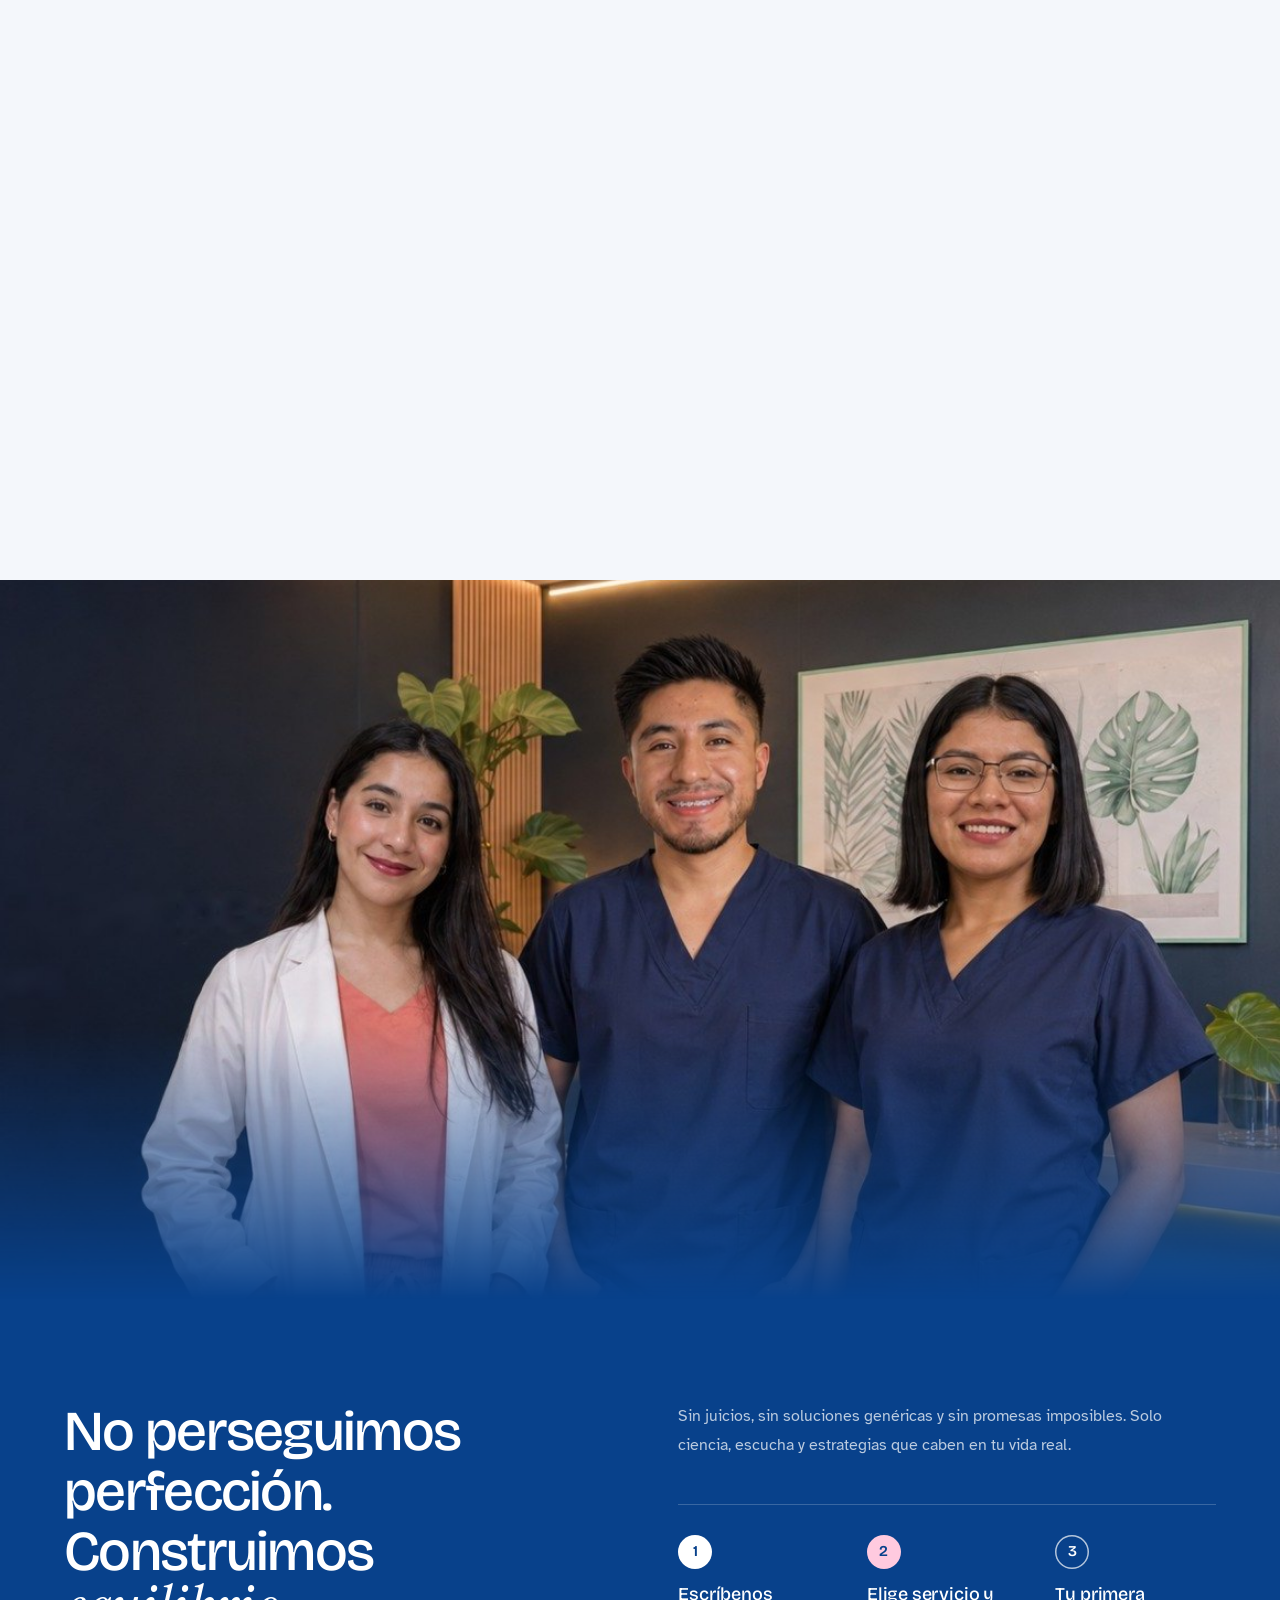
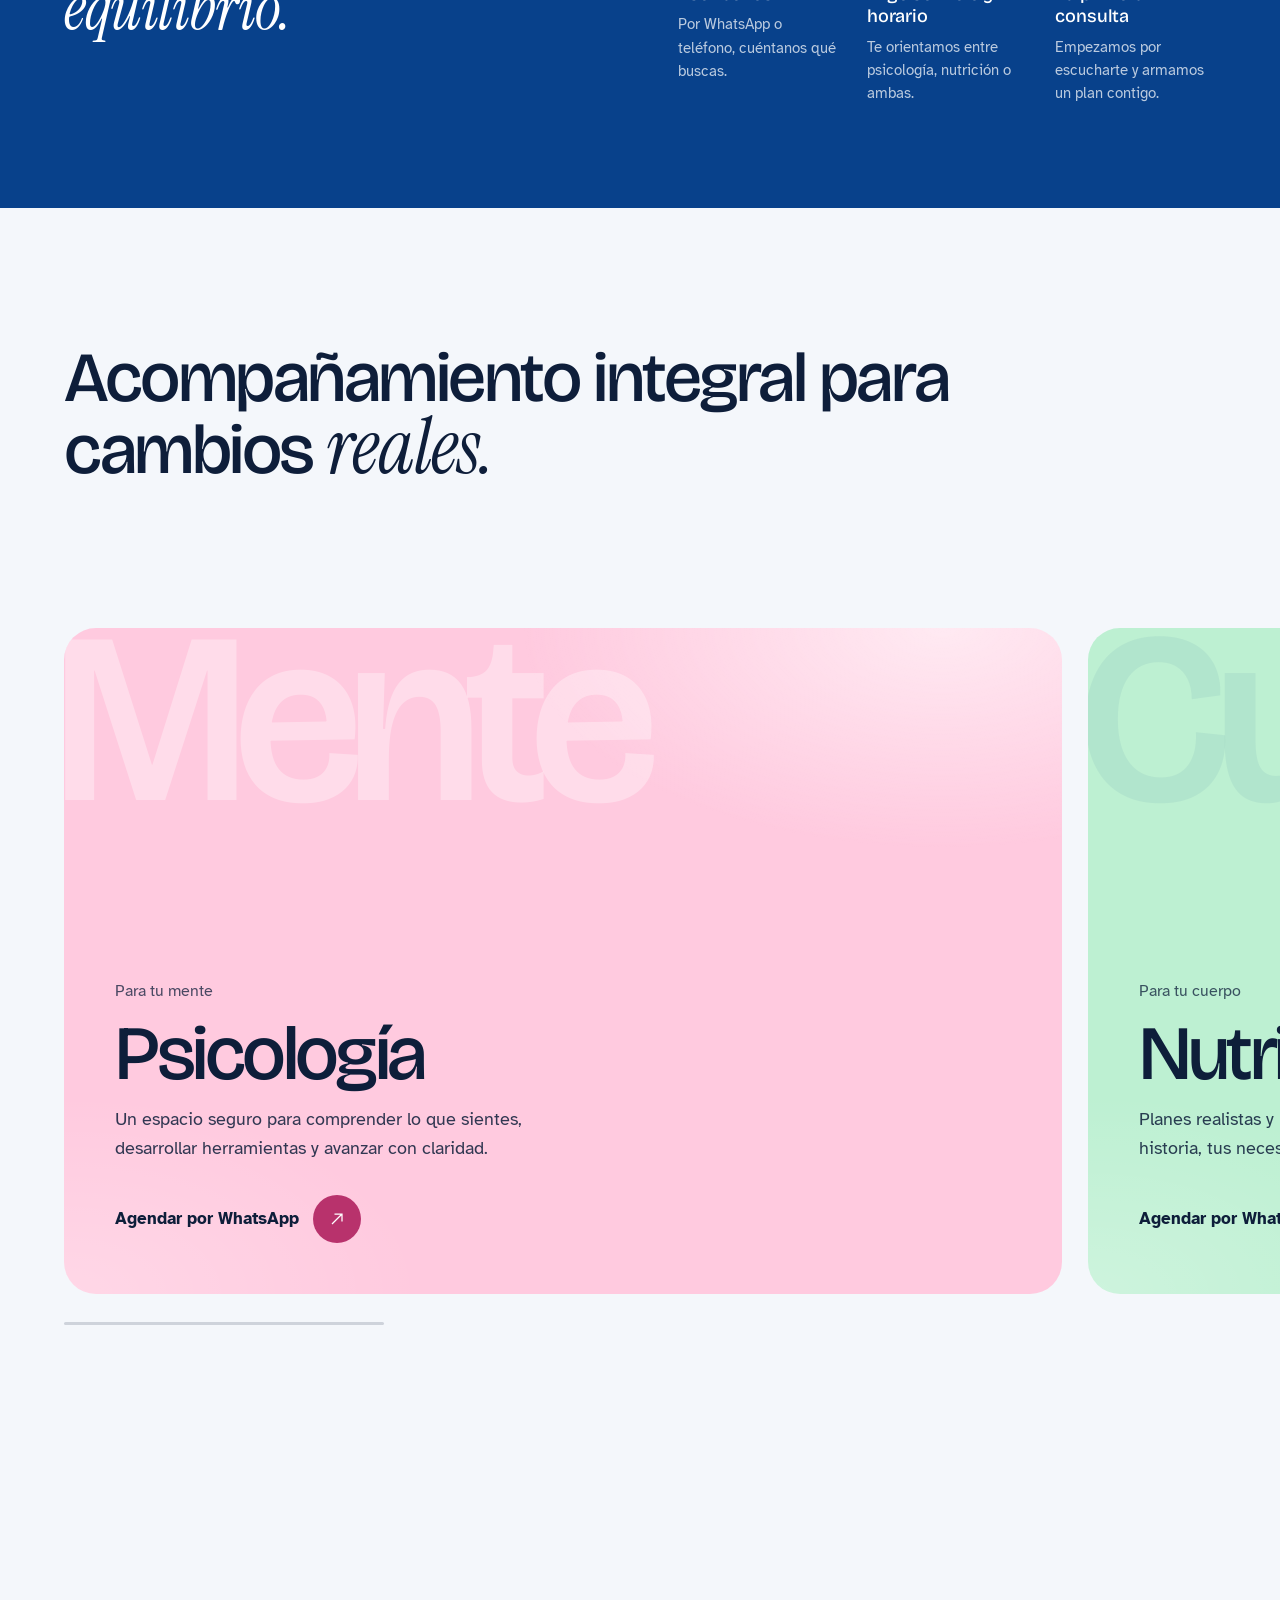
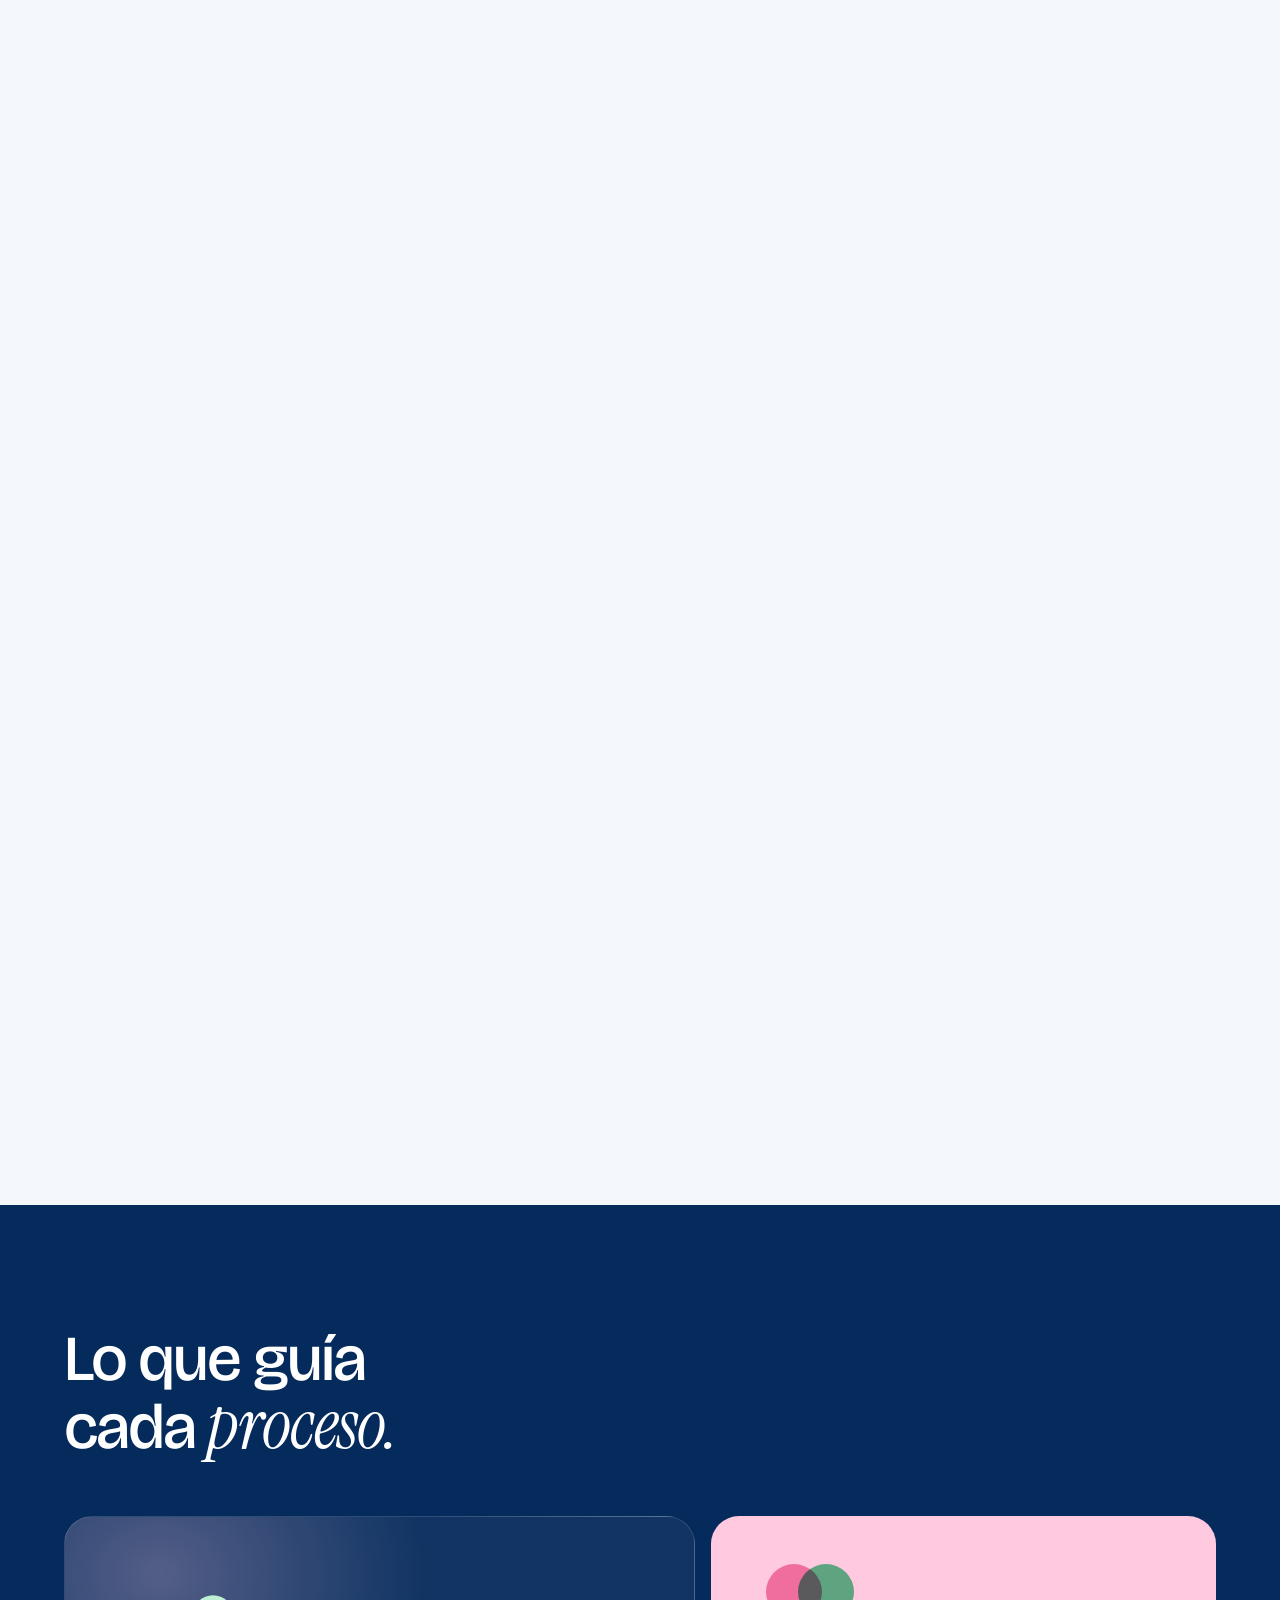
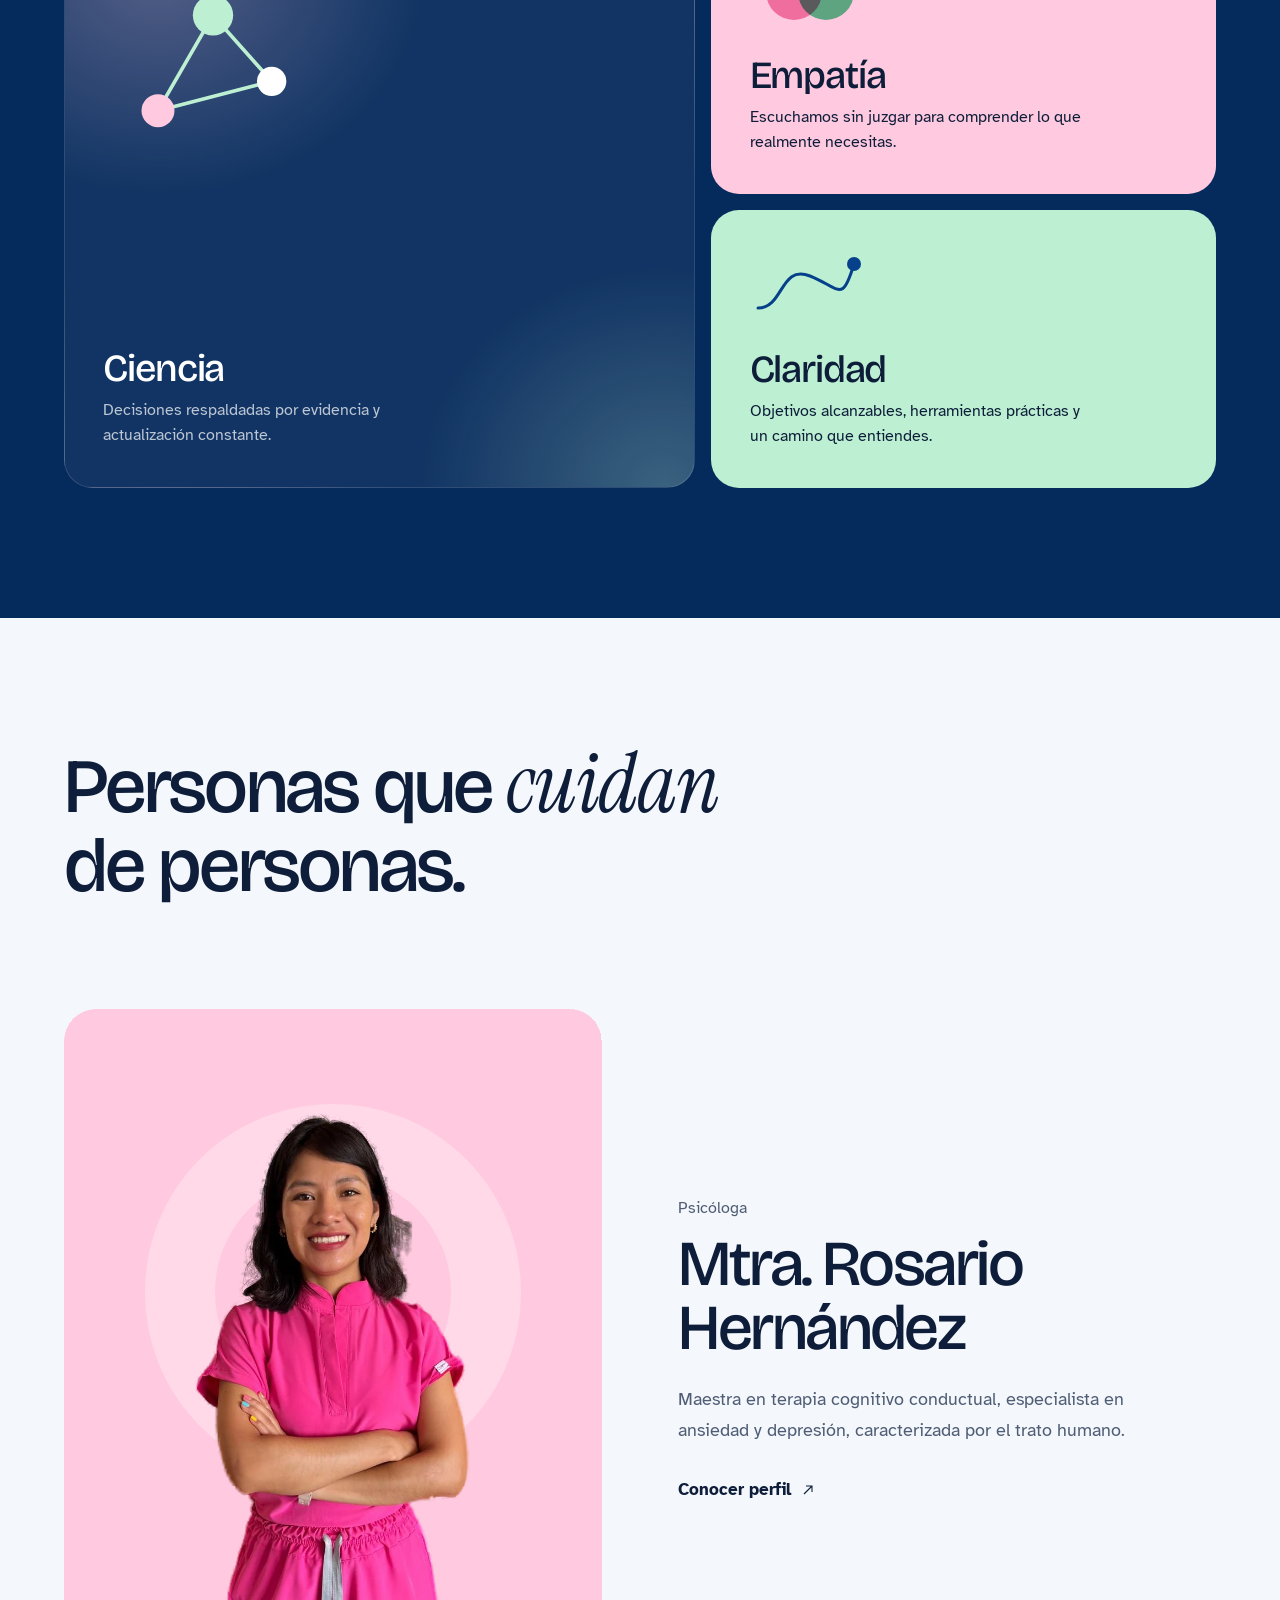
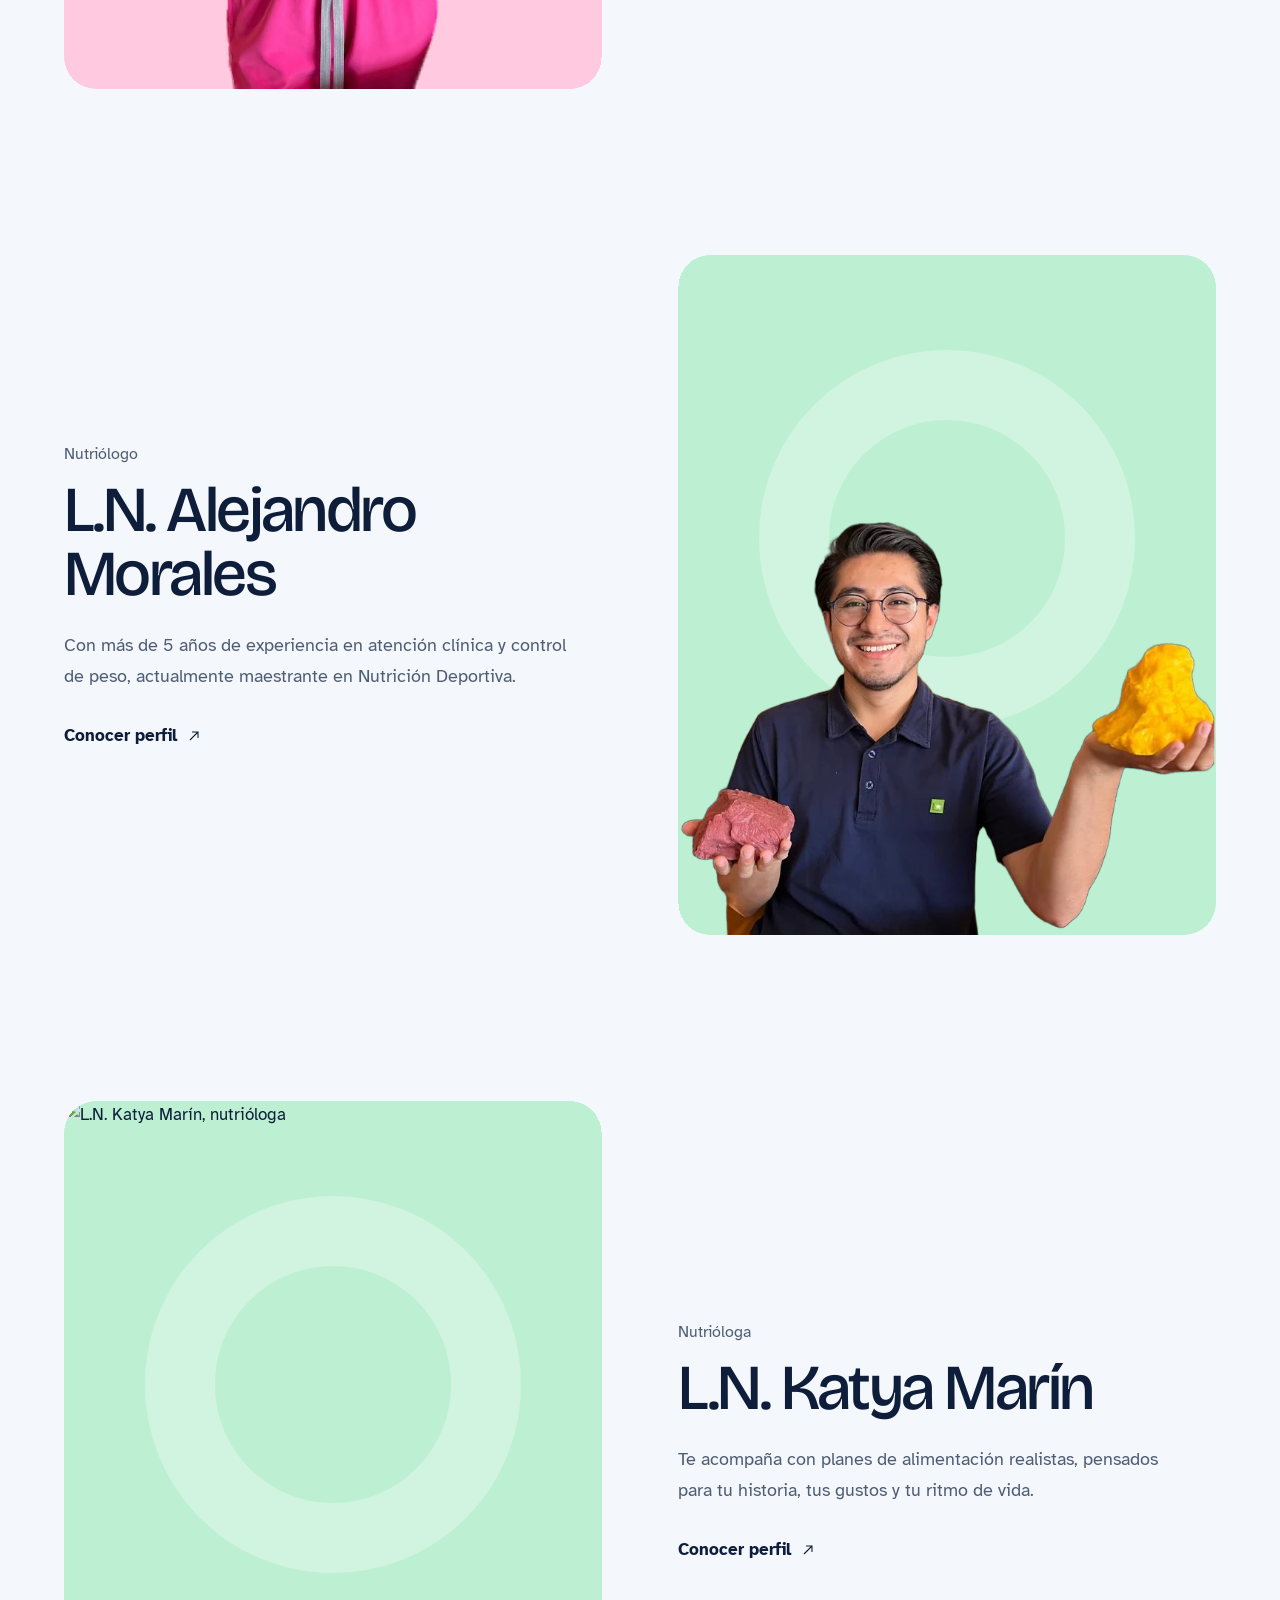
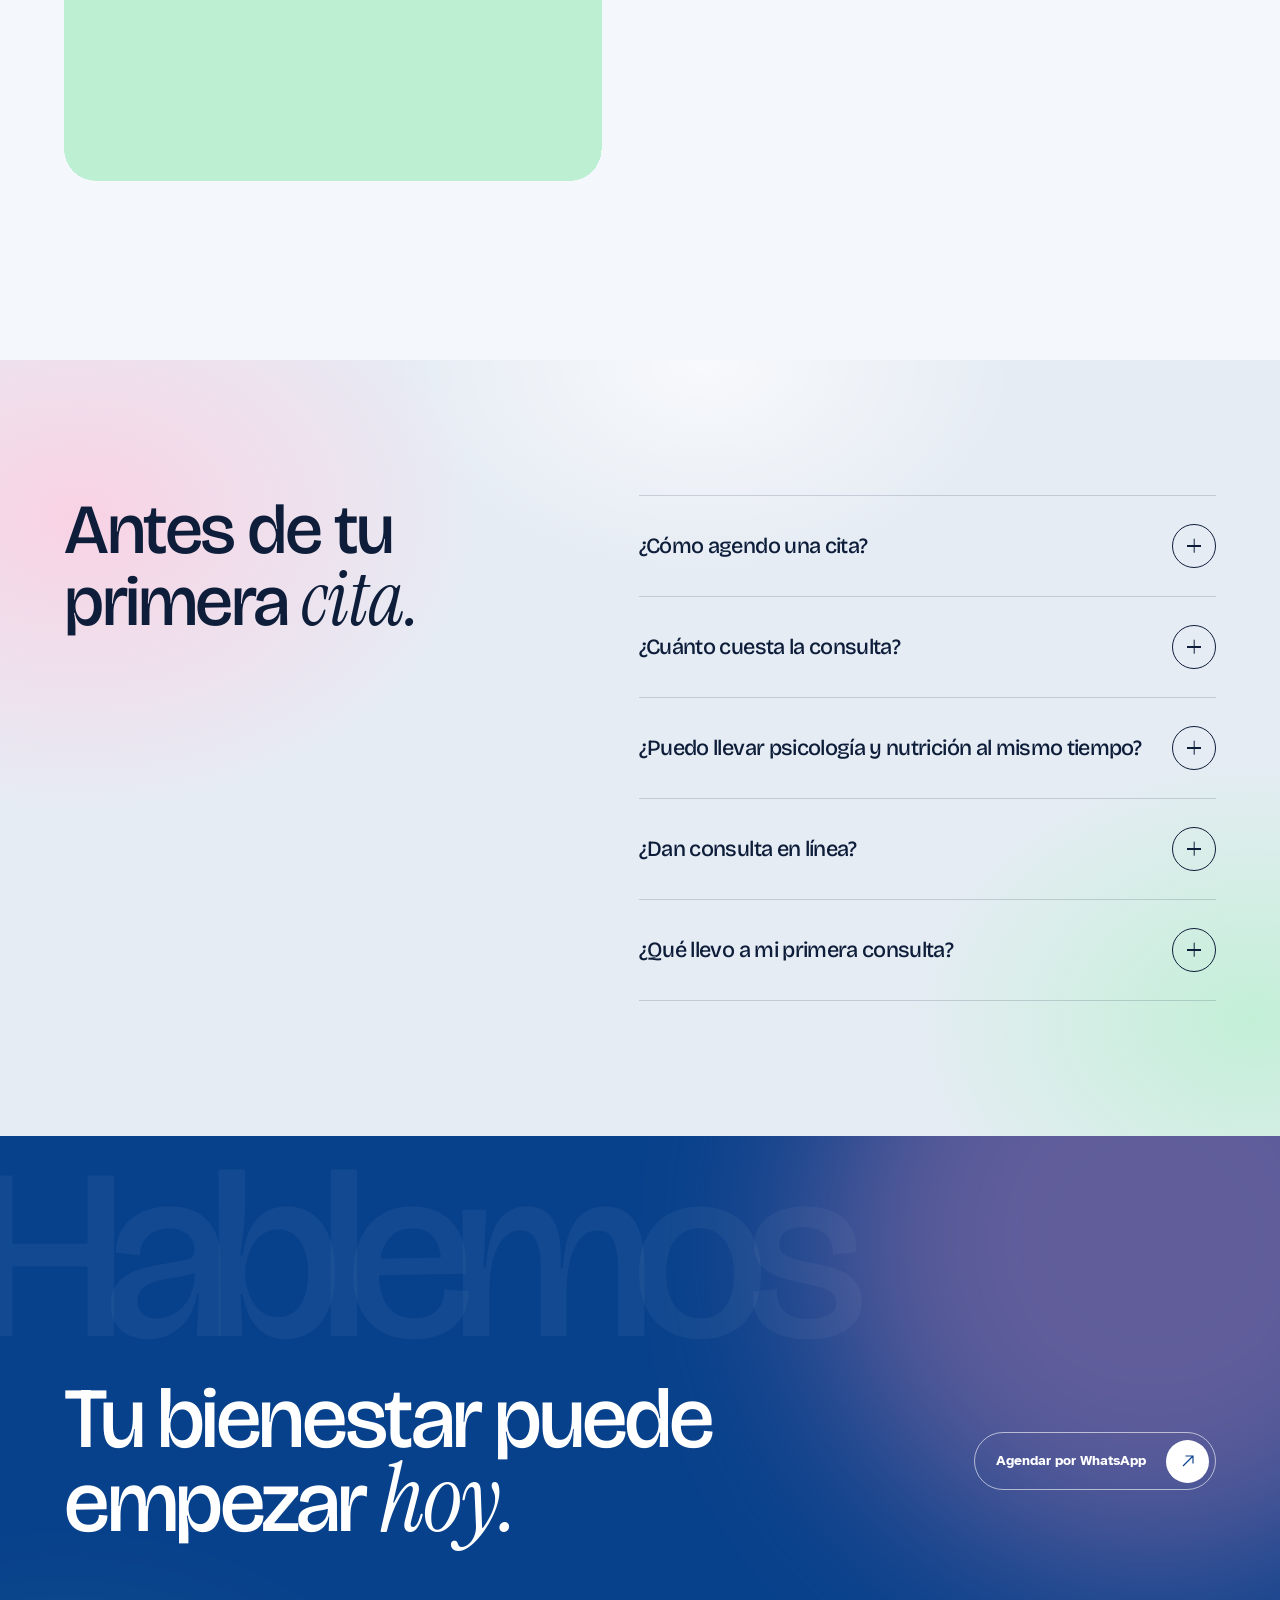
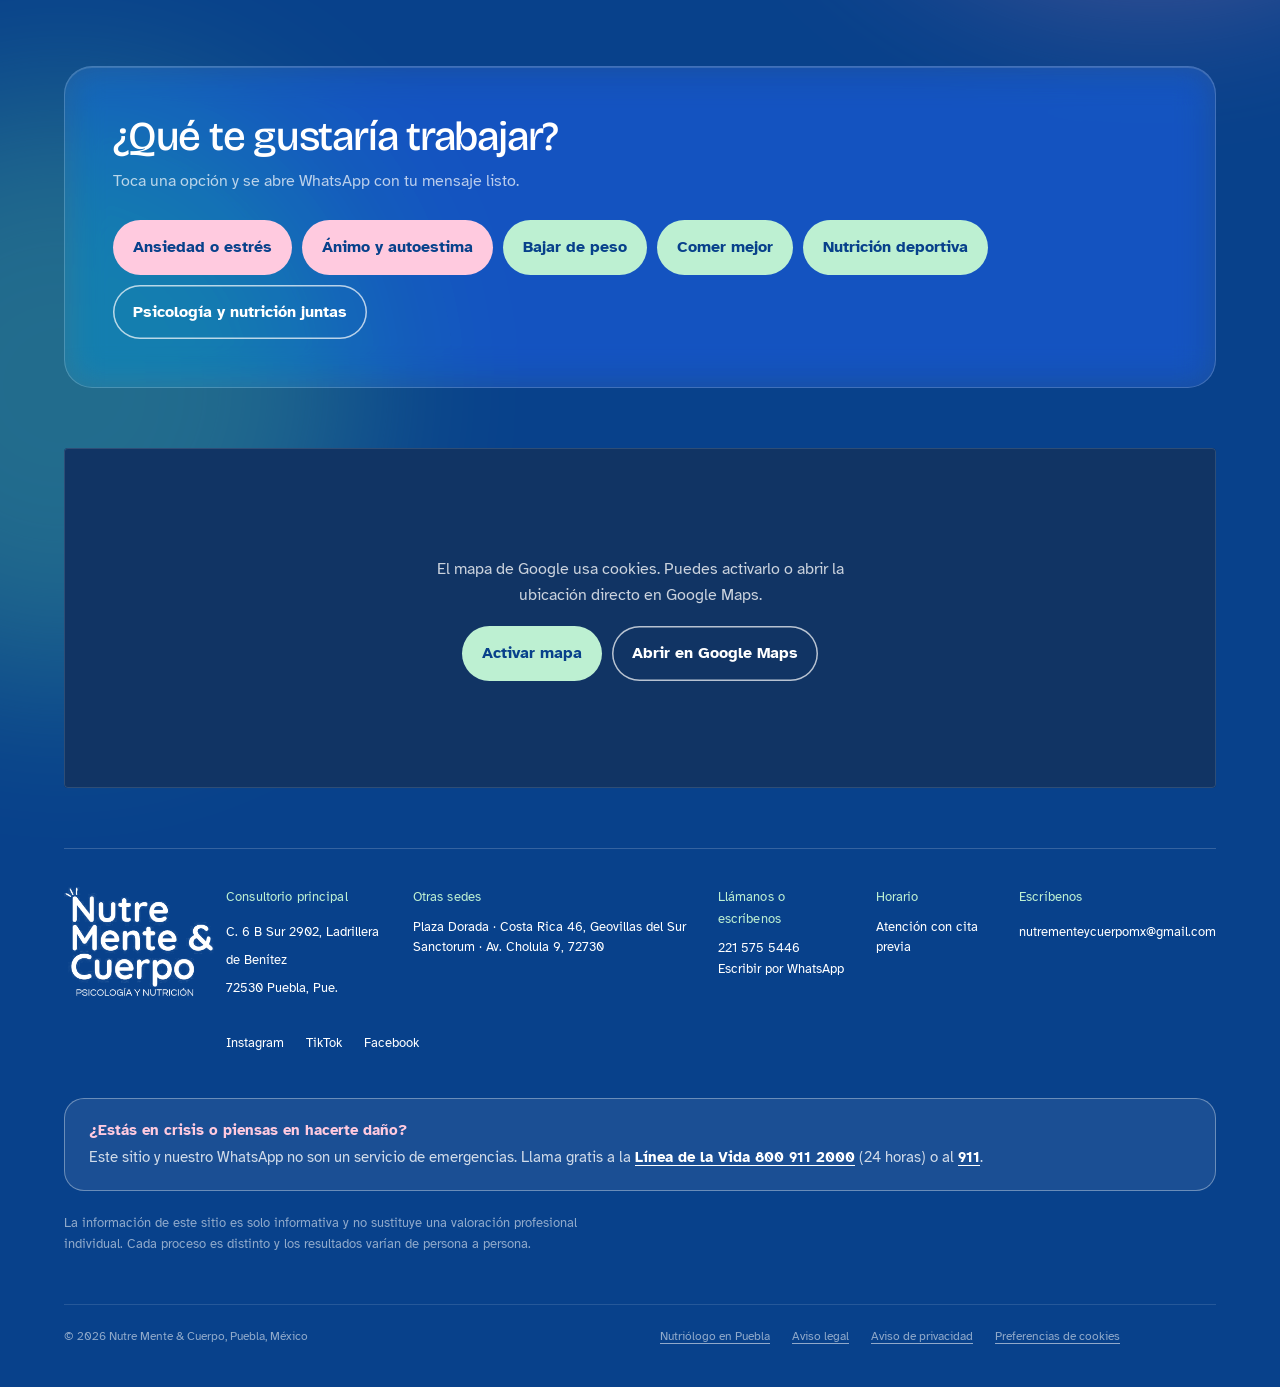
==== commit c7a42286: "Tercera sede: Av. Cholula 9, Sanctorum Co-Authored-By: Claude Opus 5.5 <noreply@anthropic.com>" ====
--- a/index.html
+++ b/index.html
@@ -24,7 +24,7 @@
     <link rel="preconnect" href="https://fonts.gstatic.com" crossorigin />
     <link rel="stylesheet" href="https://fonts.googleapis.com/css2?family=Atkinson+Hyperlegible:ital,wght@0,400;0,700;1,400&family=Bricolage+Grotesque:opsz,wght@12..96,400..700&family=Quicksand:wght@500;700&family=Instrument+Serif:ital@1&display=swap" />
     <link rel="stylesheet" href="styles.css?v=20261006u" />
-    <link rel="stylesheet" href="areas.css?v=20261126h" />
+    <link rel="stylesheet" href="areas.css?v=20261126i" />
     <script>
       // Pantalla de carga: solo la primera vez por visita y si no se pidió reducir movimiento
       (function () {
@@ -49,7 +49,7 @@
         "telephone": "+52 221 575 5446",
         "address": { "@type": "PostalAddress", "streetAddress": "C. 6 B Sur 2902, Ladrillera de Benítez", "postalCode": "72530", "addressLocality": "Heroica Puebla de Zaragoza", "addressRegion": "Puebla", "addressCountry": "MX" },
         "hasMap": "https://www.google.com/maps/search/?api=1&query=C.+6+B+Sur+2902%2C+Ladrillera+de+Ben%C3%ADtez%2C+72530+Puebla%2C+Pue.",
-        "location": [{ "@type": "Place", "name": "Nutre Mente & Cuerpo · Plaza Dorada", "address": { "@type": "PostalAddress", "streetAddress": "Costa Rica 46, Plaza Dorada, Geovillas del Sur", "addressLocality": "Puebla", "addressRegion": "Puebla", "addressCountry": "MX" } }],
+        "location": [{ "@type": "Place", "name": "Nutre Mente & Cuerpo · Plaza Dorada", "address": { "@type": "PostalAddress", "streetAddress": "Costa Rica 46, Plaza Dorada, Geovillas del Sur", "addressLocality": "Puebla", "addressRegion": "Puebla", "addressCountry": "MX" } }, { "@type": "Place", "name": "Nutre Mente & Cuerpo · Sanctorum", "address": { "@type": "PostalAddress", "streetAddress": "Av. Cholula 9, Sanctorum", "postalCode": "72730", "addressLocality": "Puebla", "addressRegion": "Puebla", "addressCountry": "MX" } }],
         "medicalSpecialty": "DietNutrition",
         "knowsAbout": ["Psicología", "Terapia cognitivo conductual", "Ansiedad", "Depresión", "Nutrición clínica", "Control de peso", "Nutrición deportiva"],
         "sameAs": [
@@ -489,7 +489,7 @@
               <img src="img/logo-nutre-blanco.webp" alt="Nutre Mente & Cuerpo, psicología y nutrición" width="590" height="432" loading="lazy" />
             </a>
             <div><small>Consultorio principal</small><a href="https://www.google.com/maps/search/?api=1&query=C.+6+B+Sur+2902%2C+Ladrillera+de+Ben%C3%ADtez%2C+72530+Puebla%2C+Pue." target="_blank" rel="noreferrer"><span>C. 6 B Sur 2902, Ladrillera de Benítez<br />72530 Puebla, Pue.</span></a></div>
-            <div><small>También en</small><a href="https://maps.app.goo.gl/hZ3XQi5hSb3tW3eY7" target="_blank" rel="noreferrer"><span>Plaza Dorada<br />Costa Rica 46, Geovillas del Sur, Puebla</span></a></div>
+            <div><small>Otras sedes</small><span><a href="https://maps.app.goo.gl/hZ3XQi5hSb3tW3eY7" target="_blank" rel="noreferrer">Plaza Dorada · Costa Rica 46, Geovillas del Sur</a><br /><a href="https://www.google.com/maps/search/?api=1&query=Av.+Cholula+9%2C+Sanctorum%2C+72730+Puebla%2C+Pue." target="_blank" rel="noreferrer">Sanctorum · Av. Cholula 9, 72730</a></span></div>
             <div><small>Llámanos o escríbenos</small><span><a href="tel:+522215755446">221 575 5446</a><br /><a class="js-wa" href="#" target="_blank" rel="noreferrer">Escribir por WhatsApp</a></span></div>
             <!-- PENDIENTE: cuando tengas los horarios, cámbialo por ej. "Lun a Vie · 9:00 – 19:00" -->
             <div><small>Horario</small><span>Atención con cita previa</span></div>
@@ -574,6 +574,6 @@
     <script src="https://cdnjs.cloudflare.com/ajax/libs/gsap/3.12.5/ScrollTrigger.min.js"></script>
     <script src="https://cdn.jsdelivr.net/npm/lenis@1.1.13/dist/lenis.min.js"></script>
     <script src="main.js?v=20261006u"></script>
-    <script src="areas.js?v=20261126h"></script>
+    <script src="areas.js?v=20261126i"></script>
     </body>
 </html>
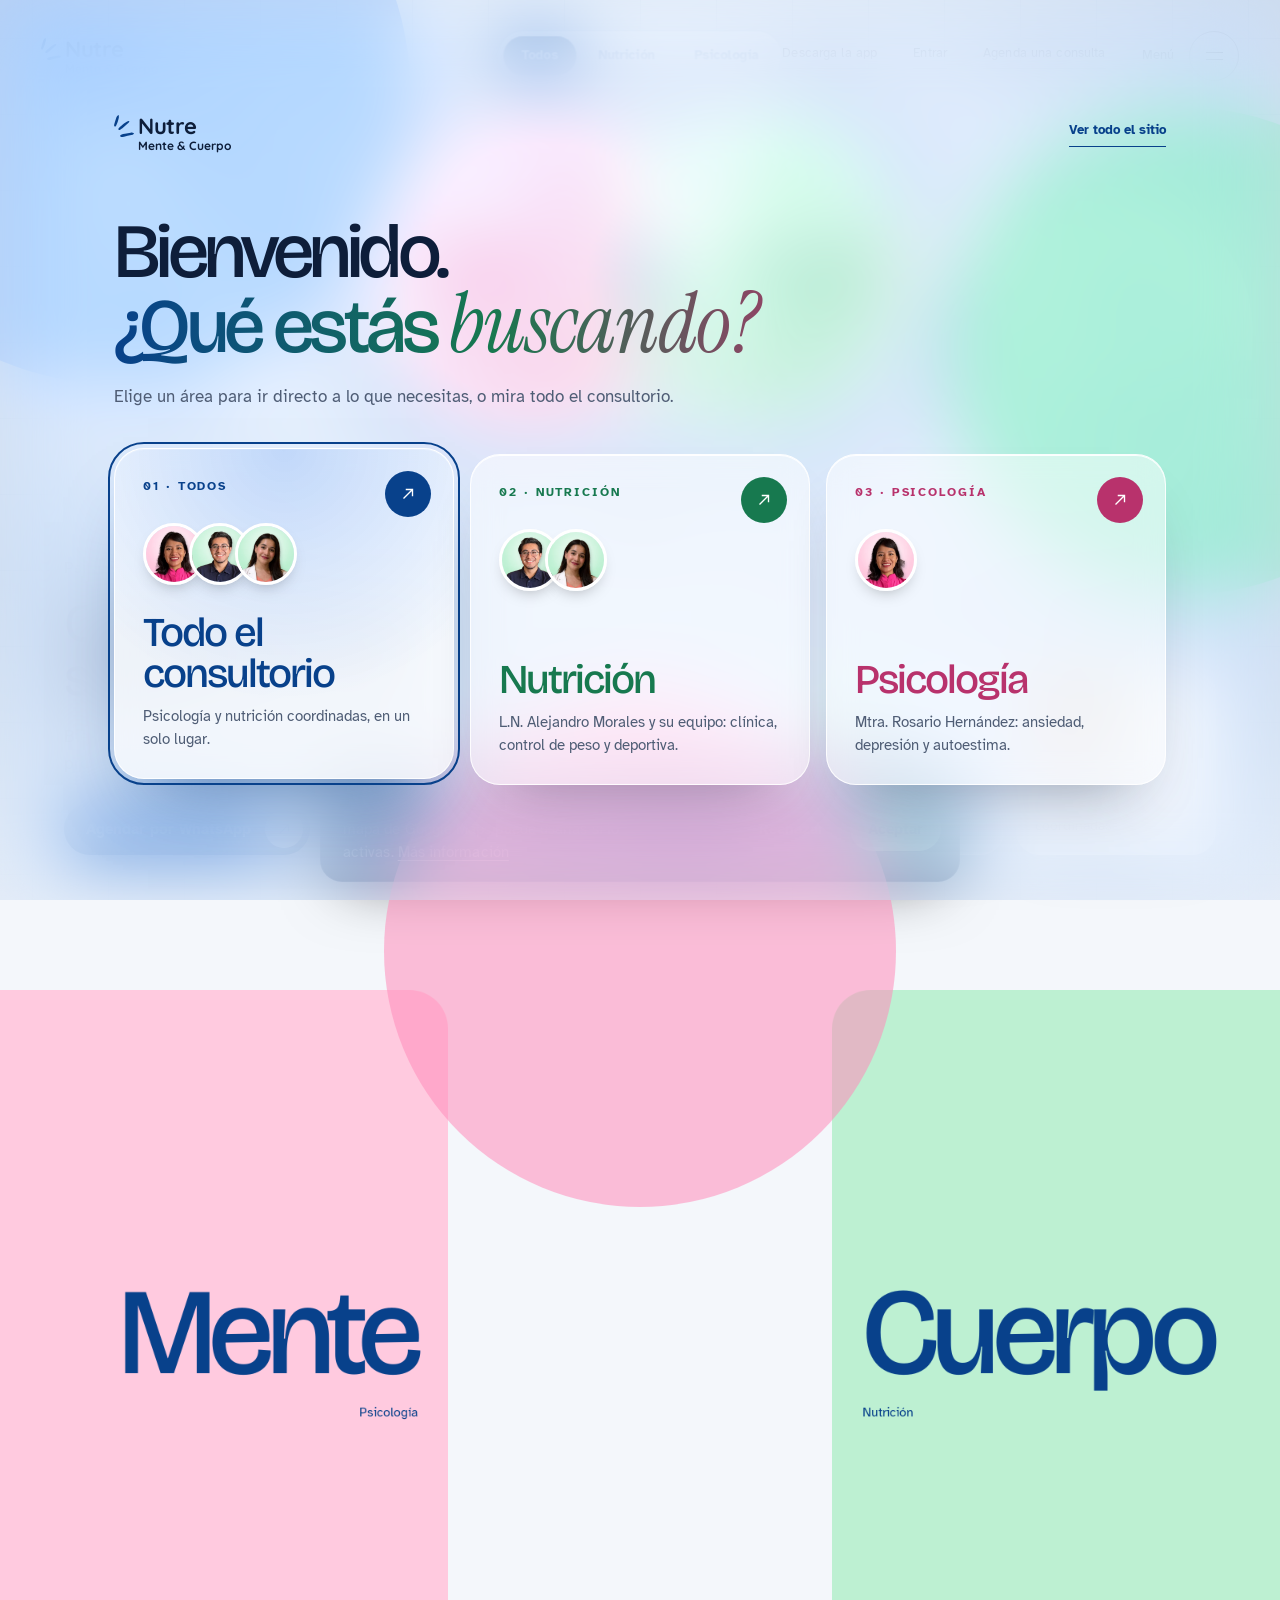
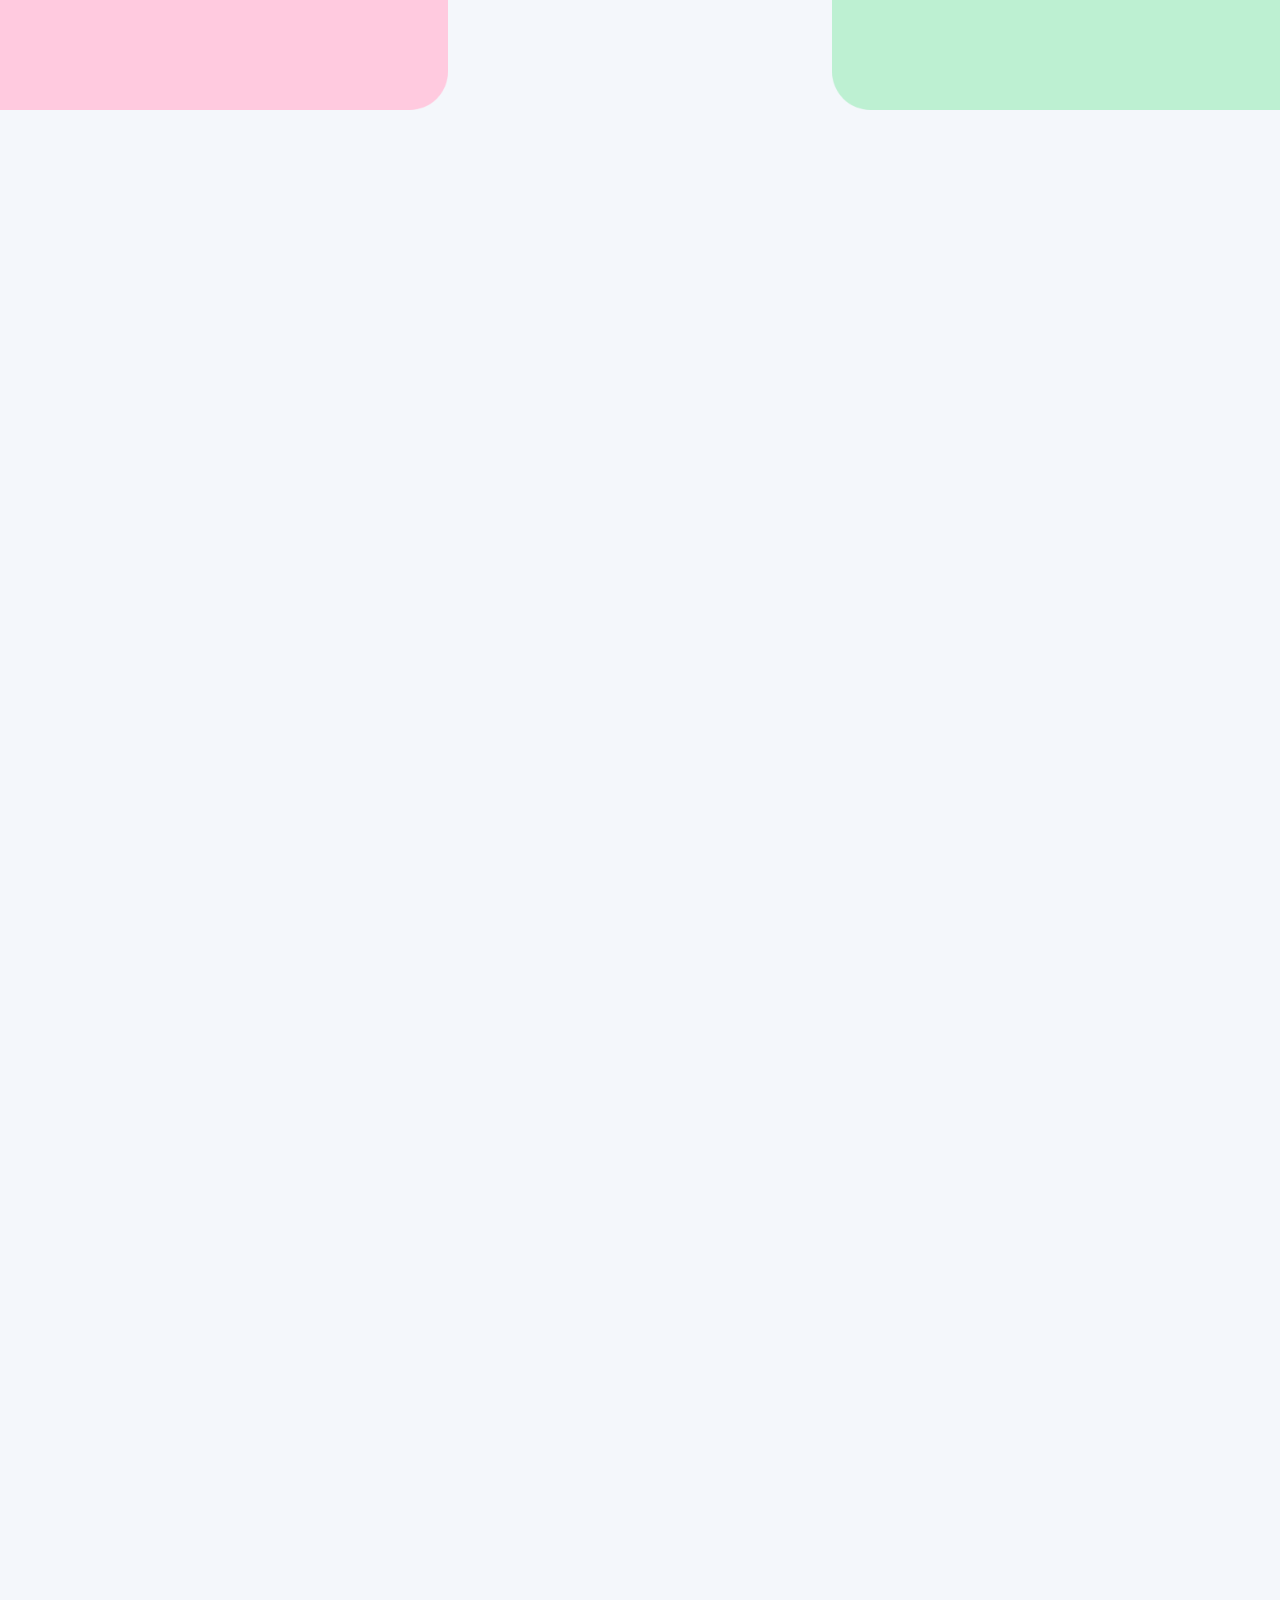
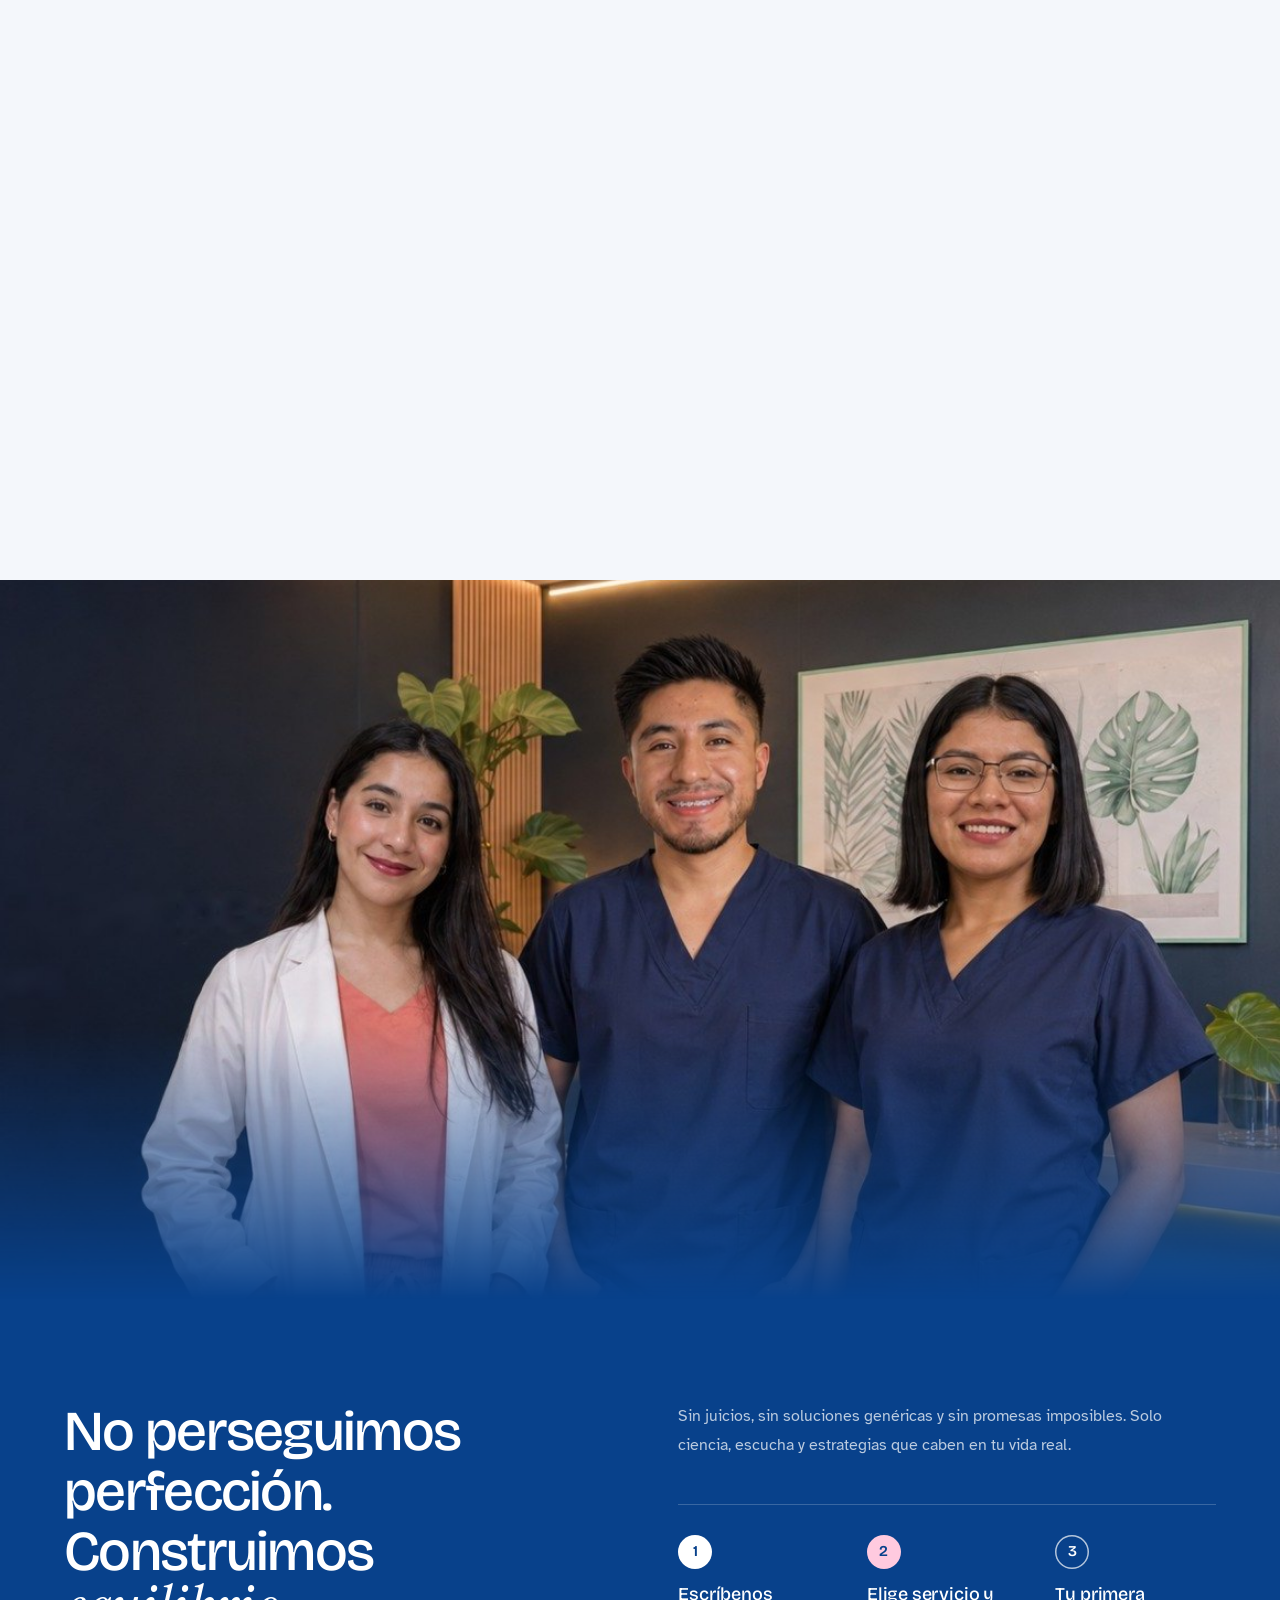
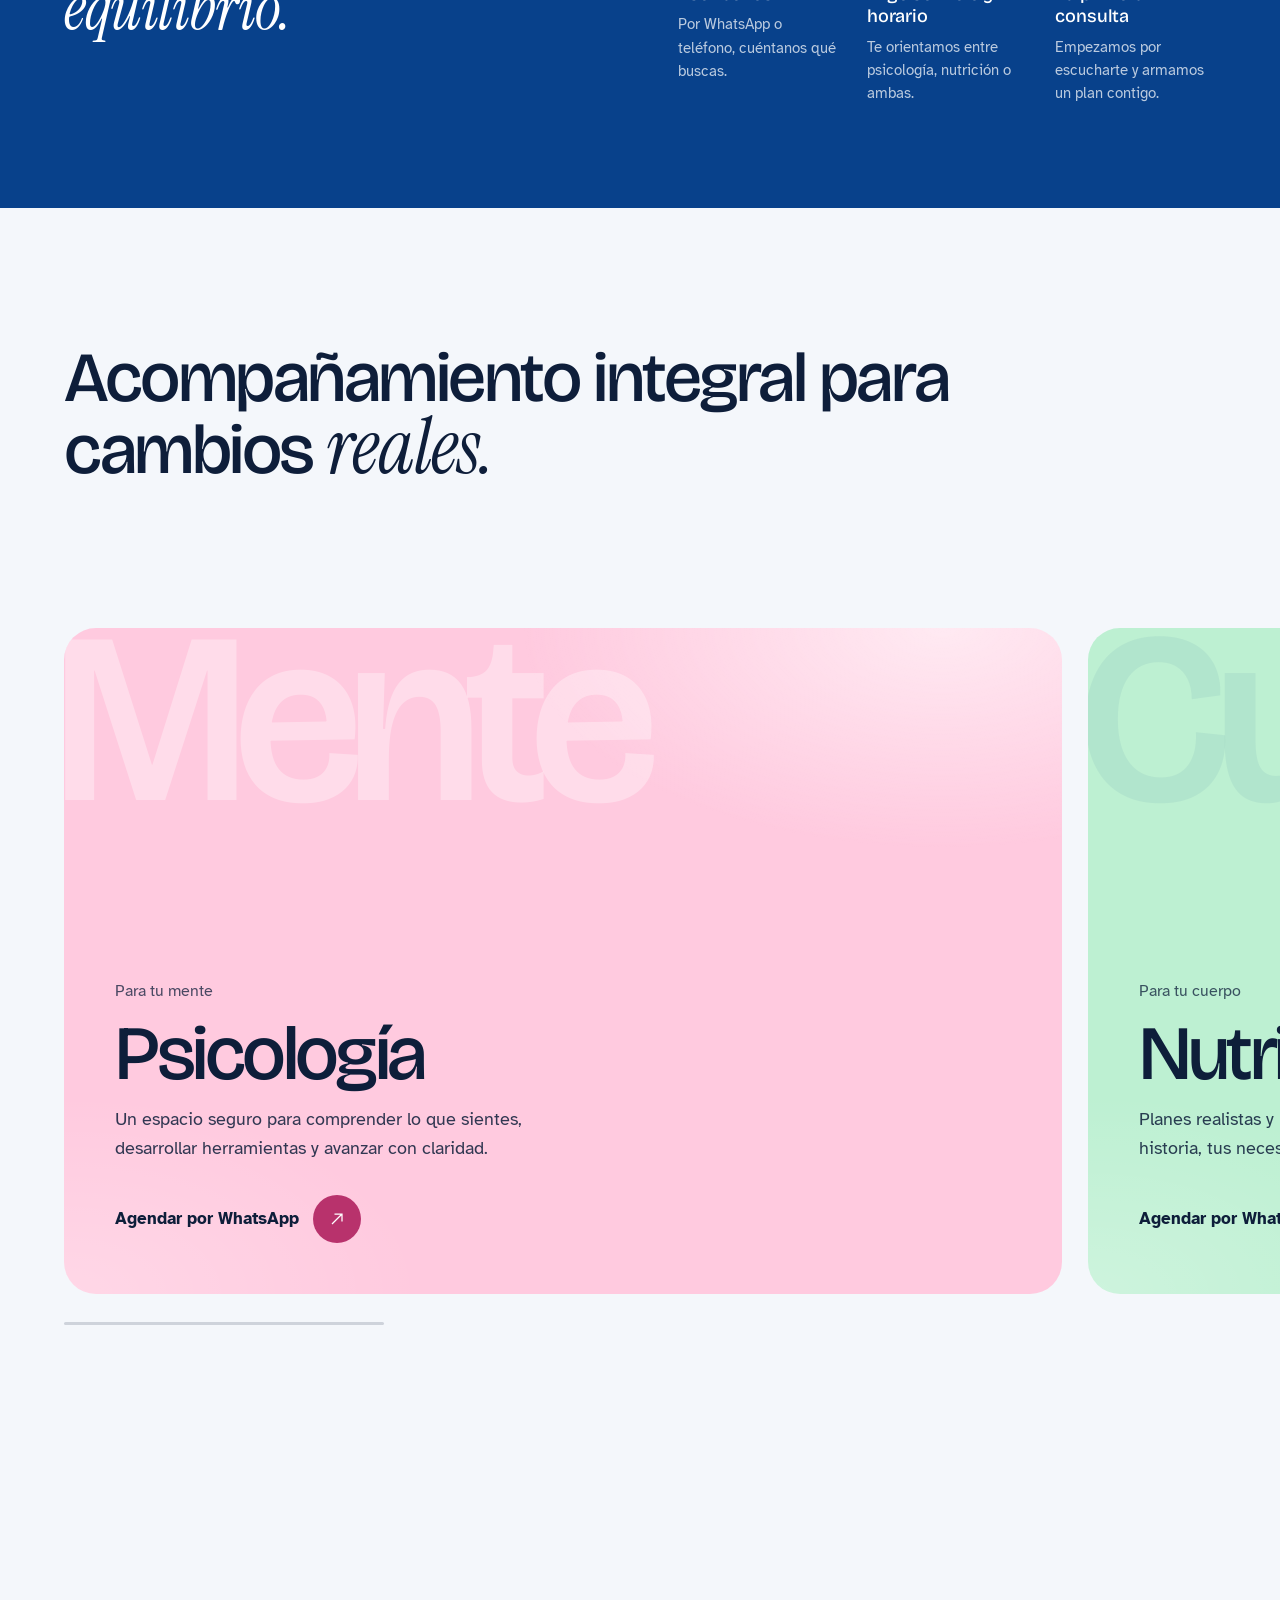
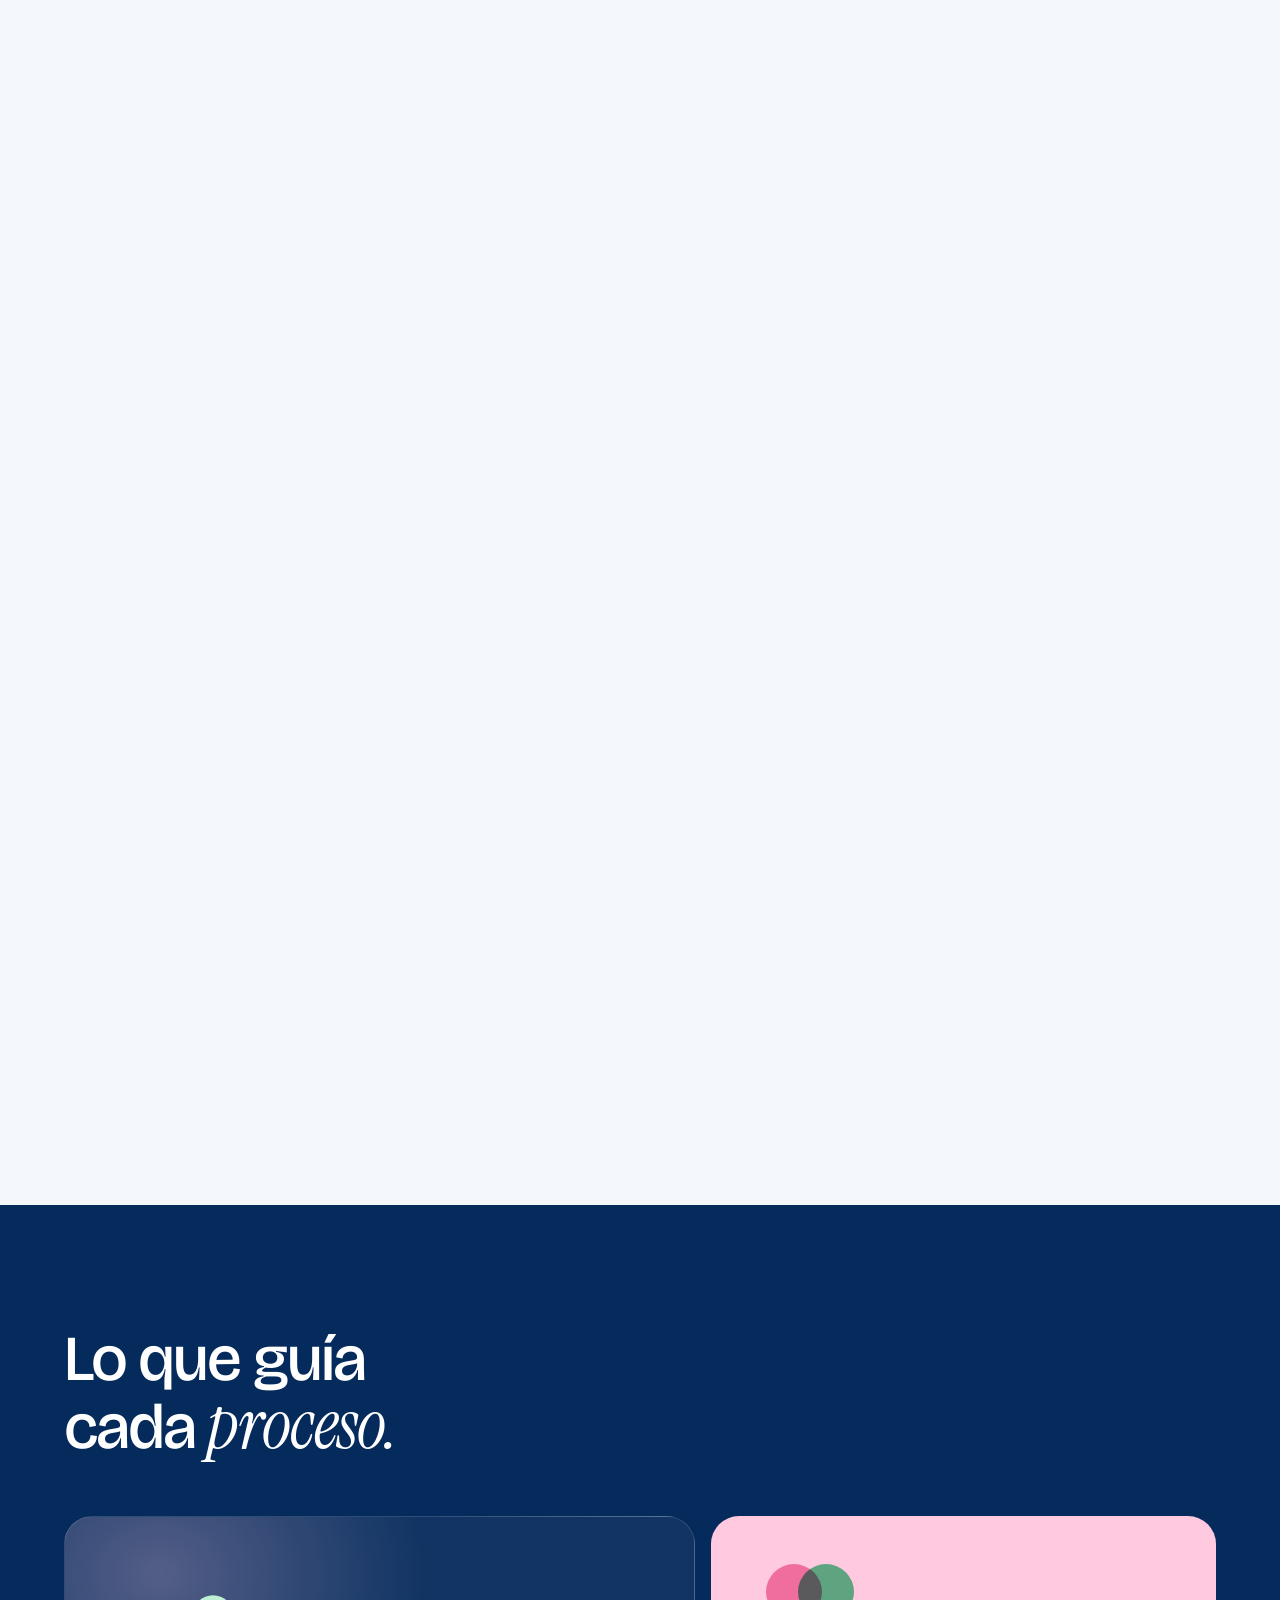
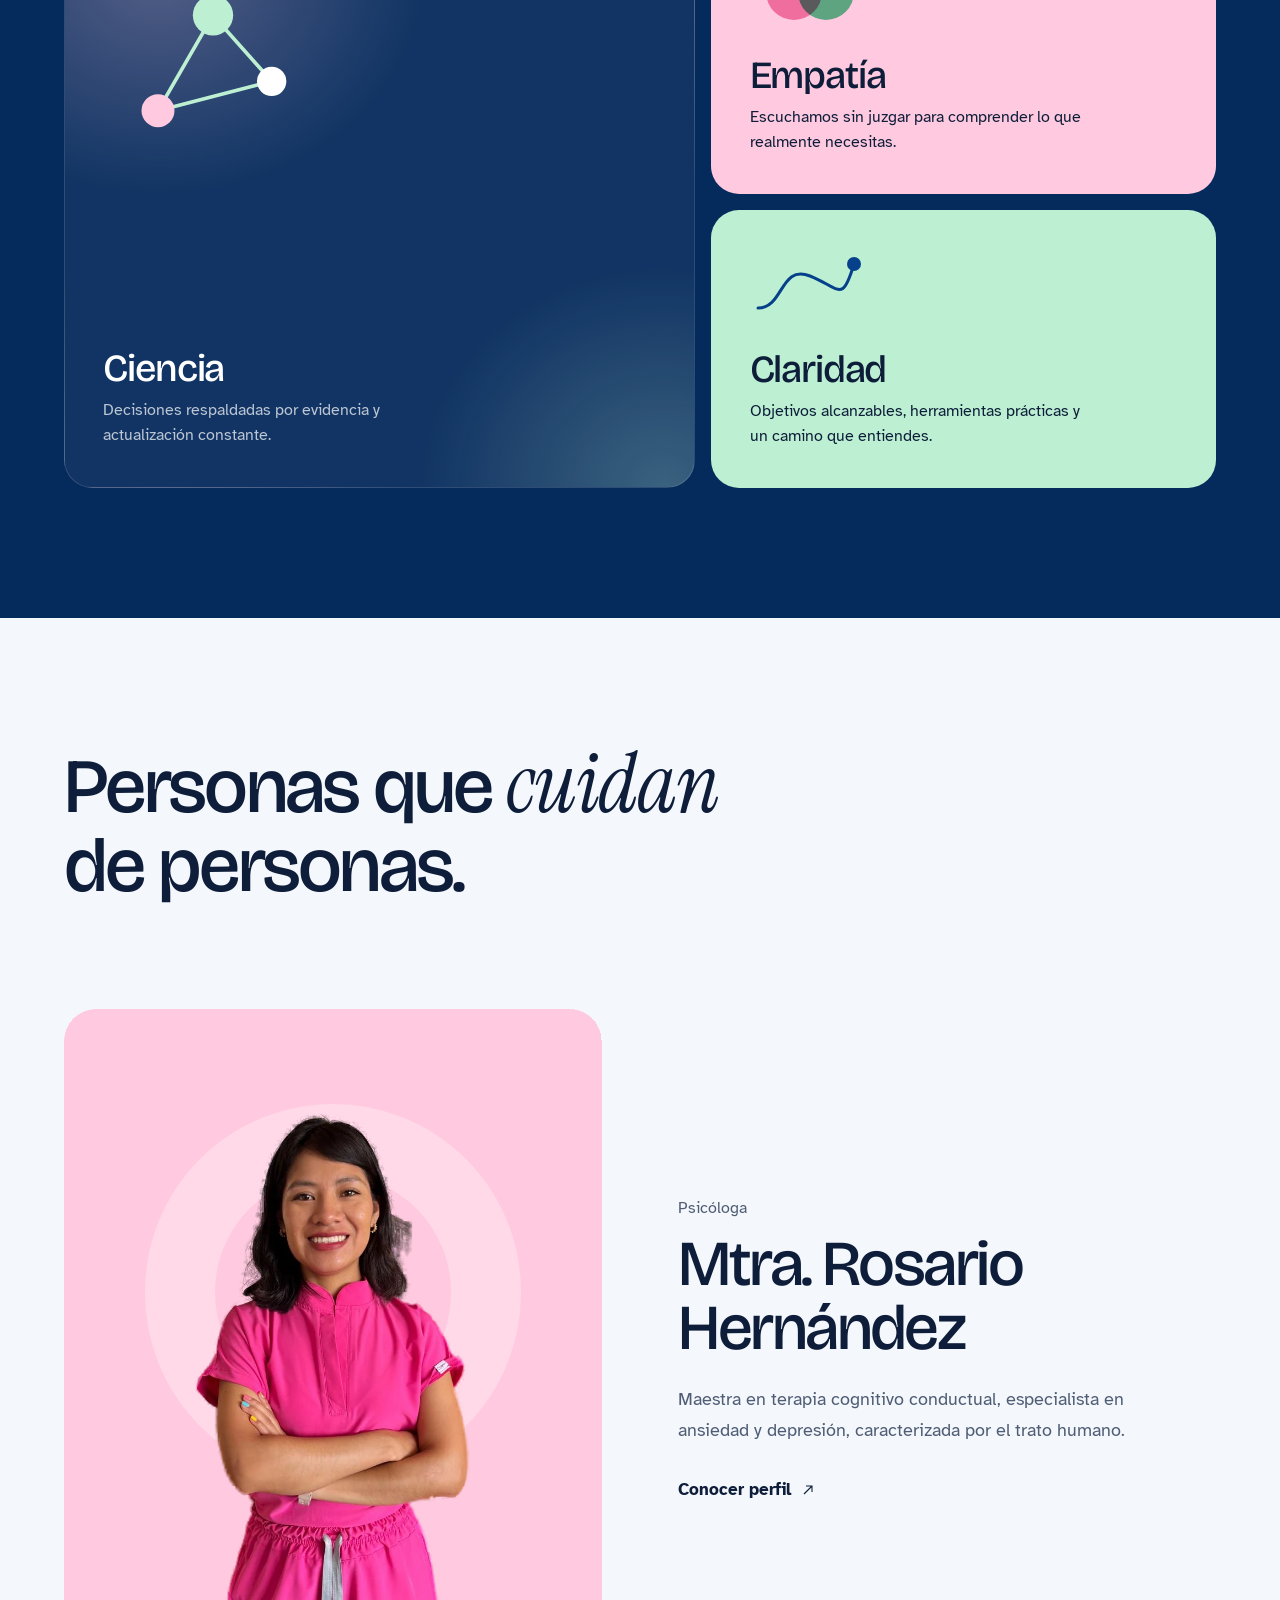
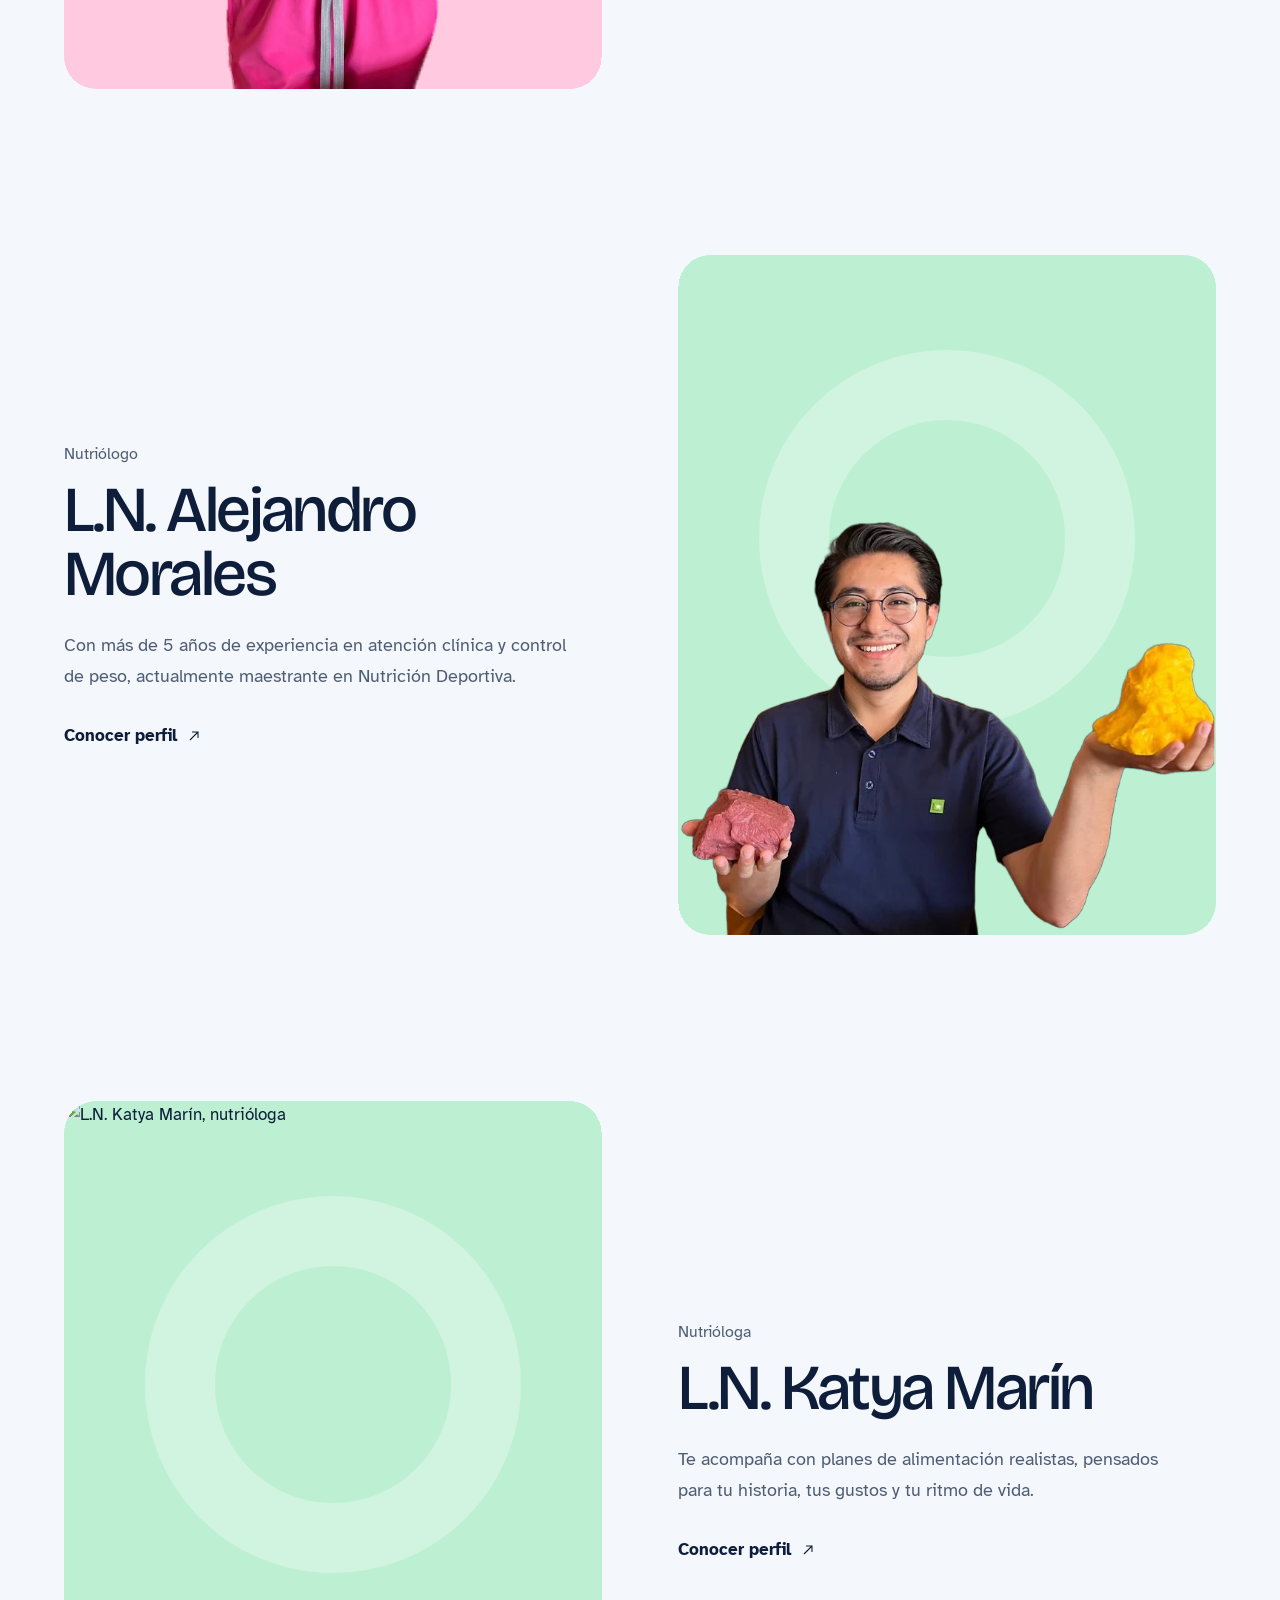
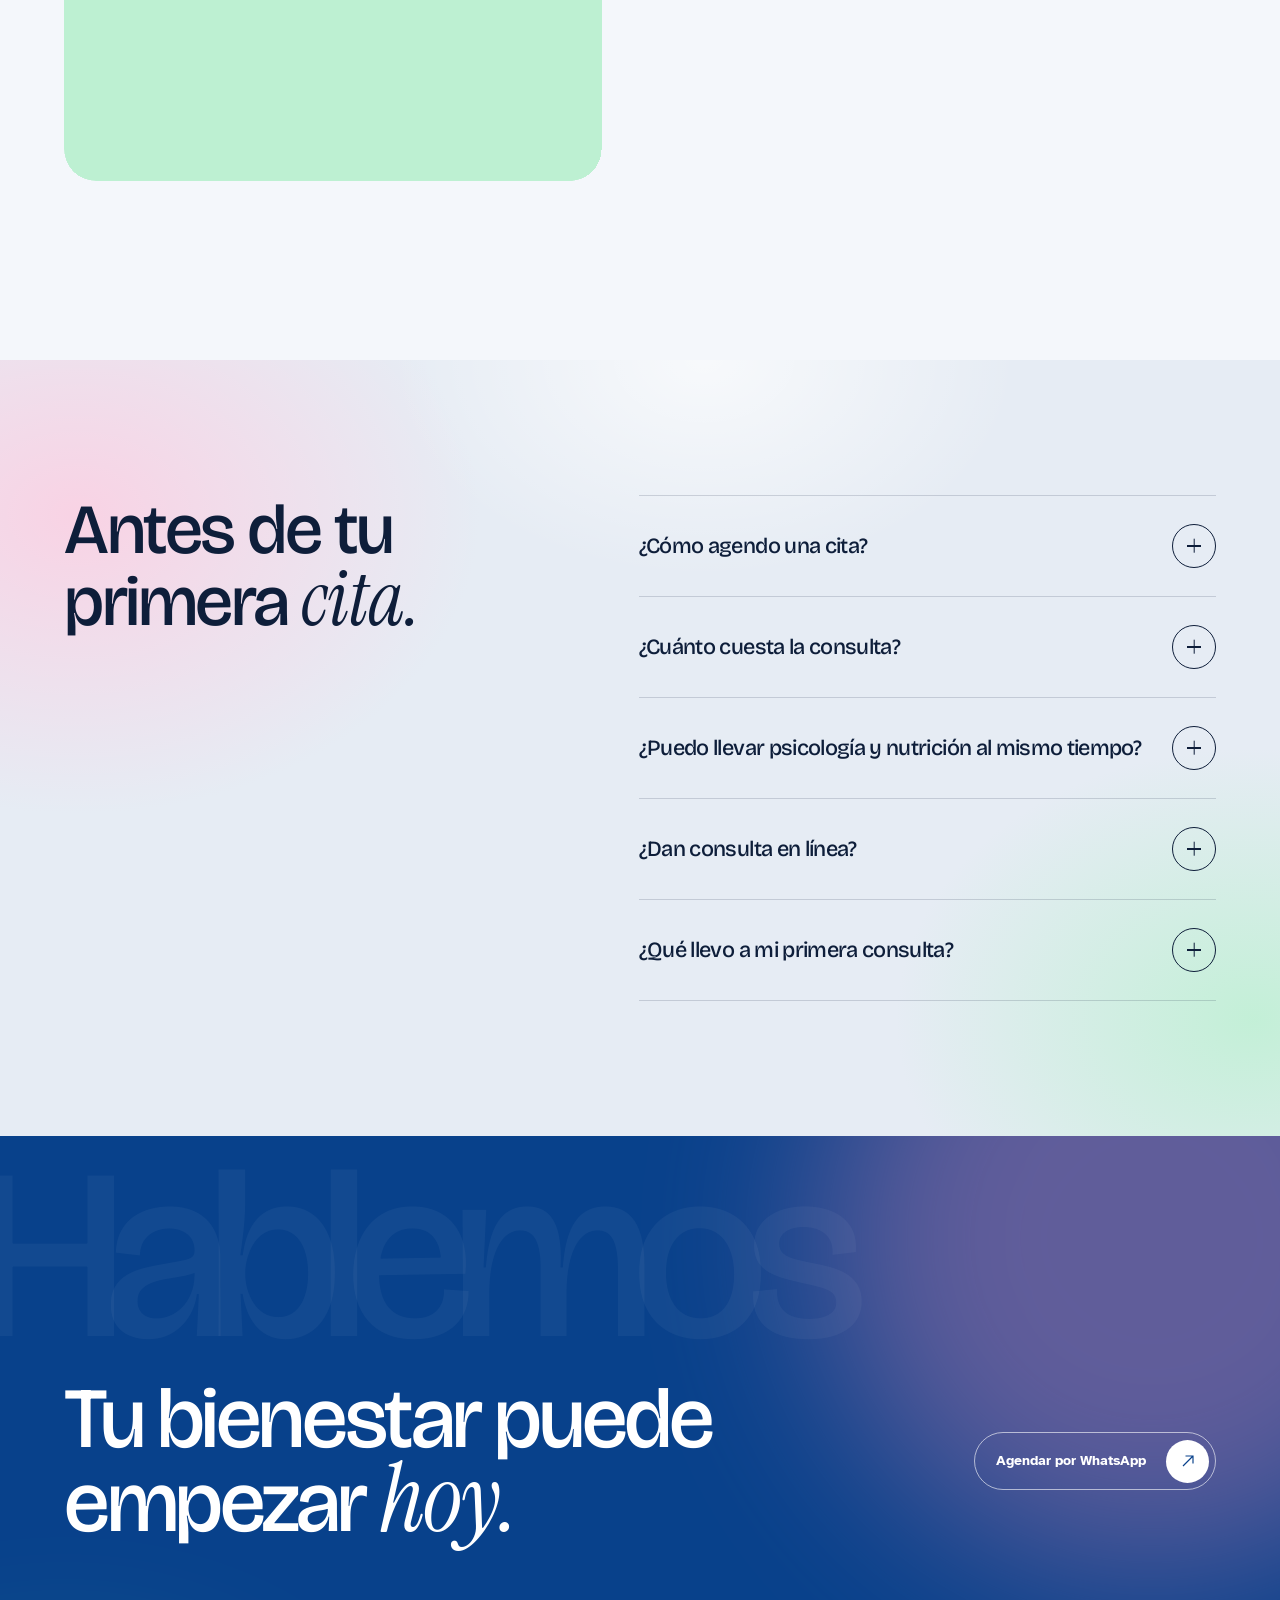
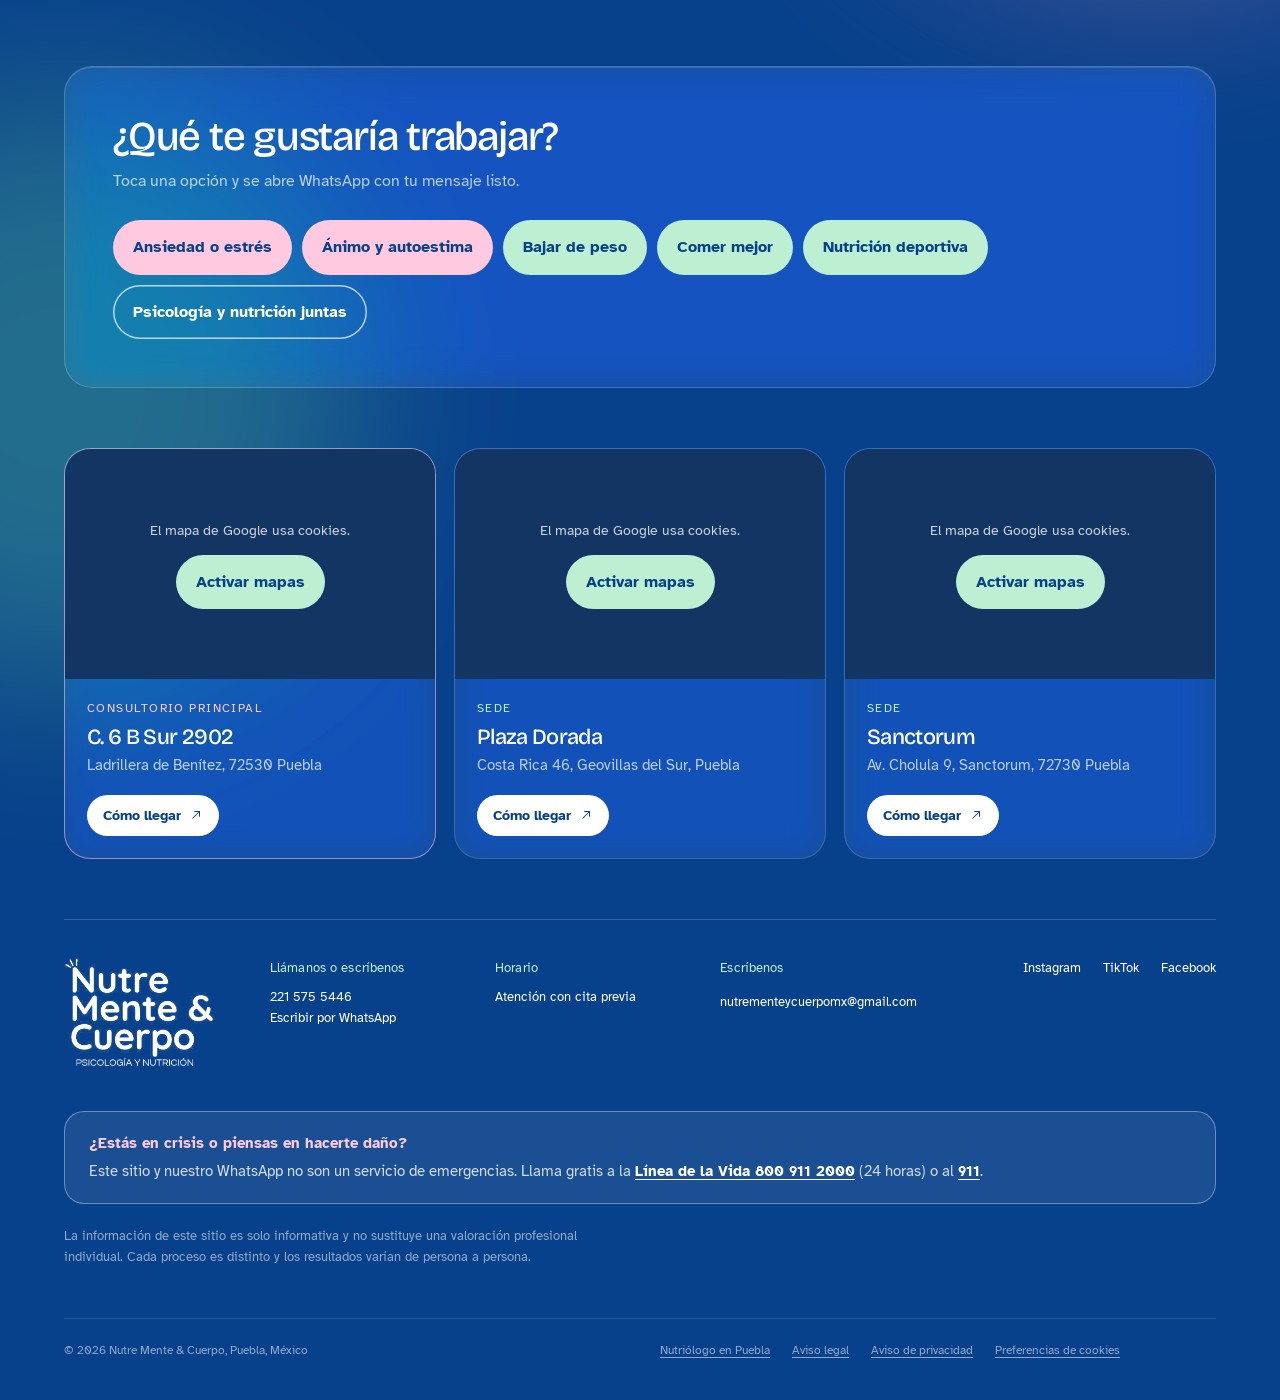
==== commit ee156216: "Contacto: un mapa por cada una de las tres sedes, con boton Como llegar Co-Authored-By: Claude Opus " ====
--- a/index.html
+++ b/index.html
@@ -24,7 +24,7 @@
     <link rel="preconnect" href="https://fonts.gstatic.com" crossorigin />
     <link rel="stylesheet" href="https://fonts.googleapis.com/css2?family=Atkinson+Hyperlegible:ital,wght@0,400;0,700;1,400&family=Bricolage+Grotesque:opsz,wght@12..96,400..700&family=Quicksand:wght@500;700&family=Instrument+Serif:ital@1&display=swap" />
     <link rel="stylesheet" href="styles.css?v=20261006u" />
-    <link rel="stylesheet" href="areas.css?v=20261126i" />
+    <link rel="stylesheet" href="areas.css?v=20261126j" />
     <script>
       // Pantalla de carga: solo la primera vez por visita y si no se pidió reducir movimiento
       (function () {
@@ -467,29 +467,58 @@
               <a class="chip chip-ambas js-wa" data-wa-msg="Hola, me interesa llevar psicología y nutrición al mismo tiempo" href="#" target="_blank" rel="noreferrer">Psicología y nutrición juntas</a>
             </div>
           </div>
-          <div class="contact-map reveal">
-            <!-- El mapa de Google pone cookies: solo se carga si la persona las acepta (ver main.js) -->
-            <iframe
-              title="Ubicación de Nutre Mente & Cuerpo"
-              data-src="https://www.google.com/maps?q=C.+6+B+Sur+2902%2C+Ladrillera+de+Ben%C3%ADtez%2C+72530+Puebla%2C+Pue.&amp;output=embed"
-              loading="lazy"
-              referrerpolicy="no-referrer-when-downgrade"
-              hidden
-            ></iframe>
-            <div class="map-blocked">
-              <p>El mapa de Google usa cookies. Puedes activarlo o abrir la ubicación directo en Google Maps.</p>
-              <div class="map-blocked-actions">
-                <button class="chip chip-cuerpo js-cookie-accept" type="button">Activar mapa</button>
-                <a class="chip chip-ambas" href="https://www.google.com/maps/search/?api=1&query=C.+6+B+Sur+2902%2C+Ladrillera+de+Ben%C3%ADtez%2C+72530+Puebla%2C+Pue." target="_blank" rel="noreferrer">Abrir en Google Maps</a>
-              </div>
-            </div>
+          <!-- Los mapas de Google ponen cookies: solo se cargan si la persona las acepta (ver main.js) -->
+          <div class="contact-maps">
+            <article class="map-card is-main reveal" style="--d:0">
+              <div class="contact-map">
+                <iframe title="Mapa: C. 6 B Sur 2902" data-src="https://www.google.com/maps?q=C.+6+B+Sur+2902%2C+Ladrillera+de+Ben%C3%ADtez%2C+72530+Puebla%2C+Pue.&amp;output=embed" loading="lazy" referrerpolicy="no-referrer-when-downgrade" hidden></iframe>
+                <div class="map-blocked">
+                  <p>El mapa de Google usa cookies.</p>
+                  <div class="map-blocked-actions"><button class="chip chip-cuerpo js-cookie-accept" type="button">Activar mapas</button></div>
+                </div>
+              </div>
+              <div class="map-info">
+                <small>Consultorio principal</small>
+                <strong>C. 6 B Sur 2902</strong>
+                <span>Ladrillera de Benítez, 72530 Puebla</span>
+                <a class="map-go" href="https://www.google.com/maps/search/?api=1&amp;query=C.+6+B+Sur+2902%2C+Ladrillera+de+Ben%C3%ADtez%2C+72530+Puebla%2C+Pue." target="_blank" rel="noreferrer">Cómo llegar <svg aria-hidden="true" viewBox="0 0 24 24" fill="none"><path d="M6 18 18 6M9 6h9v9" /></svg></a>
+              </div>
+            </article>
+            <article class="map-card reveal" style="--d:120">
+              <div class="contact-map">
+                <iframe title="Mapa: Plaza Dorada" data-src="https://www.google.com/maps?q=Costa+Rica+46%2C+Geovillas+del+Sur%2C+Puebla%2C+Pue.&amp;output=embed" loading="lazy" referrerpolicy="no-referrer-when-downgrade" hidden></iframe>
+                <div class="map-blocked">
+                  <p>El mapa de Google usa cookies.</p>
+                  <div class="map-blocked-actions"><button class="chip chip-cuerpo js-cookie-accept" type="button">Activar mapas</button></div>
+                </div>
+              </div>
+              <div class="map-info">
+                <small>Sede</small>
+                <strong>Plaza Dorada</strong>
+                <span>Costa Rica 46, Geovillas del Sur, Puebla</span>
+                <a class="map-go" href="https://maps.app.goo.gl/hZ3XQi5hSb3tW3eY7" target="_blank" rel="noreferrer">Cómo llegar <svg aria-hidden="true" viewBox="0 0 24 24" fill="none"><path d="M6 18 18 6M9 6h9v9" /></svg></a>
+              </div>
+            </article>
+            <article class="map-card reveal" style="--d:240">
+              <div class="contact-map">
+                <iframe title="Mapa: Sanctorum" data-src="https://www.google.com/maps?q=Av.+Cholula+9%2C+Sanctorum%2C+72730+Puebla%2C+Pue.&amp;output=embed" loading="lazy" referrerpolicy="no-referrer-when-downgrade" hidden></iframe>
+                <div class="map-blocked">
+                  <p>El mapa de Google usa cookies.</p>
+                  <div class="map-blocked-actions"><button class="chip chip-cuerpo js-cookie-accept" type="button">Activar mapas</button></div>
+                </div>
+              </div>
+              <div class="map-info">
+                <small>Sede</small>
+                <strong>Sanctorum</strong>
+                <span>Av. Cholula 9, Sanctorum, 72730 Puebla</span>
+                <a class="map-go" href="https://www.google.com/maps/search/?api=1&amp;query=Av.+Cholula+9%2C+Sanctorum%2C+72730+Puebla%2C+Pue." target="_blank" rel="noreferrer">Cómo llegar <svg aria-hidden="true" viewBox="0 0 24 24" fill="none"><path d="M6 18 18 6M9 6h9v9" /></svg></a>
+              </div>
+            </article>
           </div>
           <div class="contact-details">
             <a class="footer-logo" href="#inicio" aria-label="Nutre Mente & Cuerpo, inicio">
               <img src="img/logo-nutre-blanco.webp" alt="Nutre Mente & Cuerpo, psicología y nutrición" width="590" height="432" loading="lazy" />
             </a>
-            <div><small>Consultorio principal</small><a href="https://www.google.com/maps/search/?api=1&query=C.+6+B+Sur+2902%2C+Ladrillera+de+Ben%C3%ADtez%2C+72530+Puebla%2C+Pue." target="_blank" rel="noreferrer"><span>C. 6 B Sur 2902, Ladrillera de Benítez<br />72530 Puebla, Pue.</span></a></div>
-            <div><small>Otras sedes</small><span><a href="https://maps.app.goo.gl/hZ3XQi5hSb3tW3eY7" target="_blank" rel="noreferrer">Plaza Dorada · Costa Rica 46, Geovillas del Sur</a><br /><a href="https://www.google.com/maps/search/?api=1&query=Av.+Cholula+9%2C+Sanctorum%2C+72730+Puebla%2C+Pue." target="_blank" rel="noreferrer">Sanctorum · Av. Cholula 9, 72730</a></span></div>
             <div><small>Llámanos o escríbenos</small><span><a href="tel:+522215755446">221 575 5446</a><br /><a class="js-wa" href="#" target="_blank" rel="noreferrer">Escribir por WhatsApp</a></span></div>
             <!-- PENDIENTE: cuando tengas los horarios, cámbialo por ej. "Lun a Vie · 9:00 – 19:00" -->
             <div><small>Horario</small><span>Atención con cita previa</span></div>
@@ -573,7 +602,7 @@
     <script src="https://cdnjs.cloudflare.com/ajax/libs/gsap/3.12.5/gsap.min.js"></script>
     <script src="https://cdnjs.cloudflare.com/ajax/libs/gsap/3.12.5/ScrollTrigger.min.js"></script>
     <script src="https://cdn.jsdelivr.net/npm/lenis@1.1.13/dist/lenis.min.js"></script>
-    <script src="main.js?v=20261006u"></script>
-    <script src="areas.js?v=20261126i"></script>
+    <script src="main.js?v=20261126j"></script>
+    <script src="areas.js?v=20261126j"></script>
     </body>
 </html>
--- a/areas.css
+++ b/areas.css
@@ -546,6 +546,36 @@
 
 /* Contacto con dos sedes: logo + 5 datos en una fila, redes debajo */
 @media (min-width: 901px) {
-  .contact-details { grid-template-columns: minmax(130px, .8fr) 1.25fr 1.25fr 1fr .9fr 1.4fr; }
-  .contact-details .socials { grid-column: 2 / -1; }
-}
+  .contact-details { grid-template-columns: minmax(130px, .9fr) 1fr 1fr 1.4fr 1fr; }
+}
+
+/* =========================================================
+   Tres sedes, tres mapas
+   ========================================================= */
+.contact-maps { position: relative; z-index: 2; display: grid; grid-template-columns: repeat(3, 1fr); gap: 18px; margin-bottom: 60px; }
+.map-card { display: flex; flex-direction: column; overflow: hidden; border-radius: 26px; background: rgba(255,255,255,.07); border: 1px solid rgba(255,255,255,.16);
+  backdrop-filter: blur(16px) saturate(150%); -webkit-backdrop-filter: blur(16px) saturate(150%); box-shadow: inset 0 1px 0 rgba(255,255,255,.12);
+  transition: transform .5s var(--ez), border-color .4s var(--ez), background .4s var(--ez); }
+.map-card:hover { transform: translateY(-4px); border-color: rgba(255,255,255,.32); background: rgba(255,255,255,.1); }
+.map-card .contact-map { height: 230px; margin: 0; border-radius: 0; }
+.map-card .map-blocked { padding: 20px; gap: 12px; border: 0; border-radius: 0; }
+.map-card .map-blocked p { font-size: .9rem; }
+.map-info { display: flex; flex-direction: column; gap: 4px; padding: 20px 22px 22px; }
+.map-info small { color: var(--cuerpo); font-size: .75rem; letter-spacing: .12em; text-transform: uppercase; }
+.map-card.is-main .map-info small { color: var(--mente); }
+.map-info strong { margin-top: 2px; color: white; font: 500 clamp(20px, 1.7vw, 26px)/1.15 var(--display); letter-spacing: -.03em; }
+.map-info span { color: rgba(255,255,255,.72); font-size: .9375rem; line-height: 1.5; }
+.map-go { display: inline-flex; align-items: center; gap: 8px; width: fit-content; margin-top: 14px; padding: 9px 16px; border-radius: 999px; background: white; color: var(--forest); font-size: .875rem; font-weight: 700; transition: scale .12s ease-out, gap .3s var(--ez); }
+.map-go svg { width: 14px; stroke: currentColor; stroke-width: 1.8; }
+.map-go:hover { gap: 12px; }
+.map-go:active { scale: .96; }
+.map-card.is-main { border-color: color-mix(in srgb, var(--mente) 55%, transparent); }
+@media (max-width: 1000px) {
+  .contact-maps { grid-template-columns: 1fr; gap: 14px; margin-bottom: 45px; }
+  .map-card { display: grid; grid-template-columns: 1.1fr 1fr; }
+  .map-card .contact-map { height: 100%; min-height: 200px; }
+}
+@media (max-width: 620px) {
+  .map-card { display: flex; }
+  .map-card .contact-map { height: 200px; min-height: 0; }
+}
